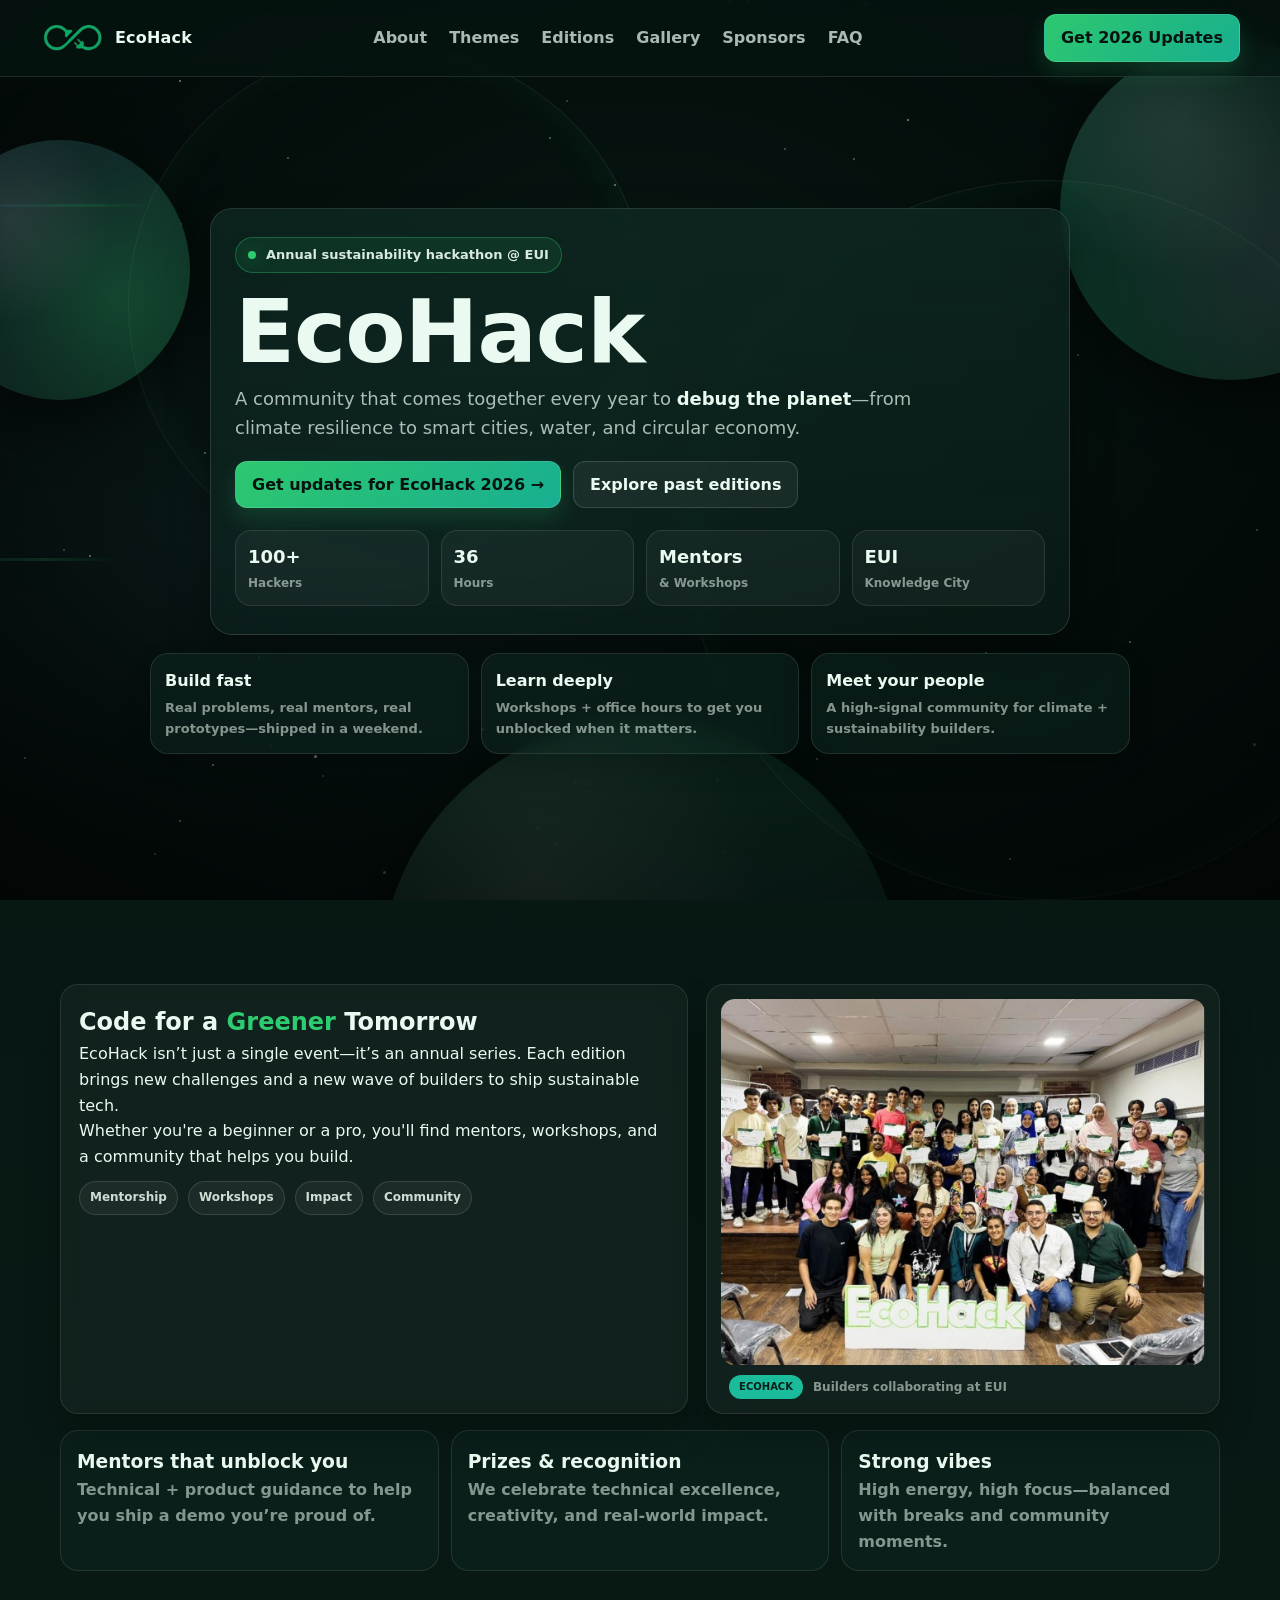
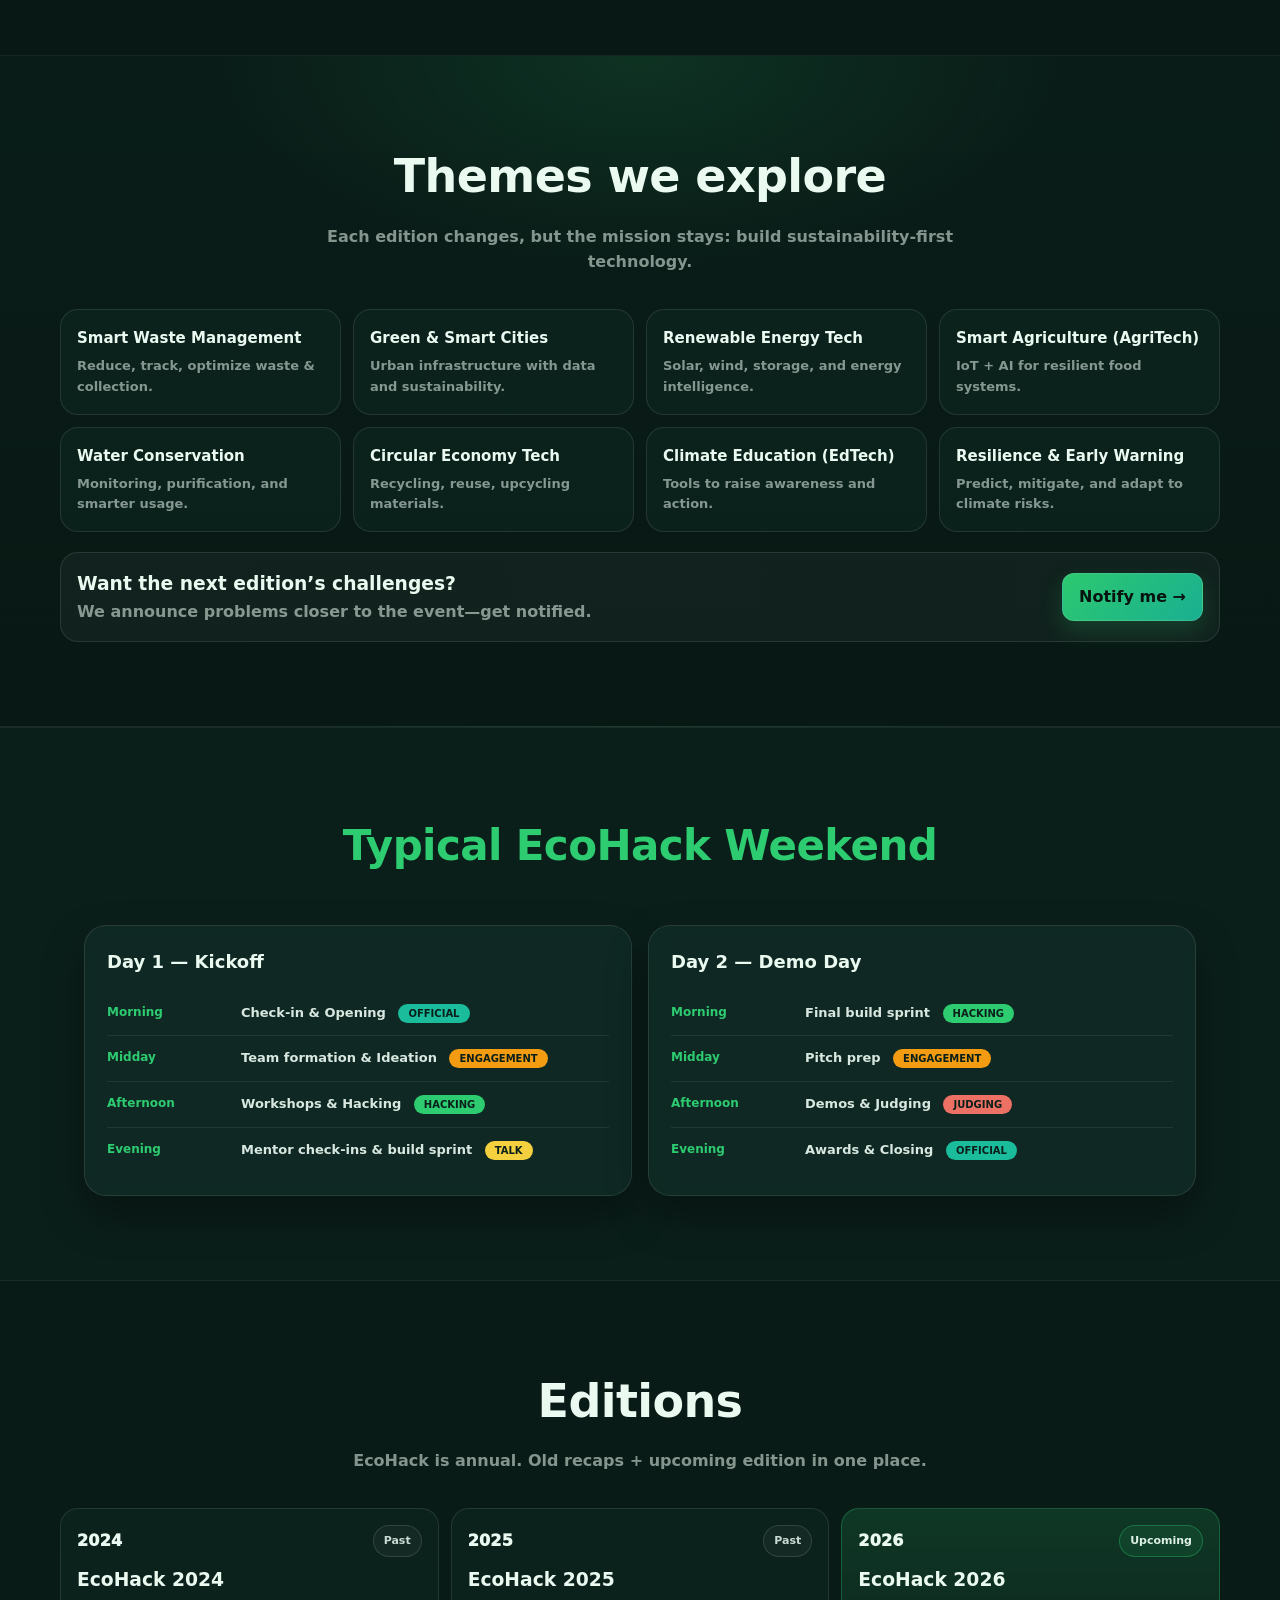
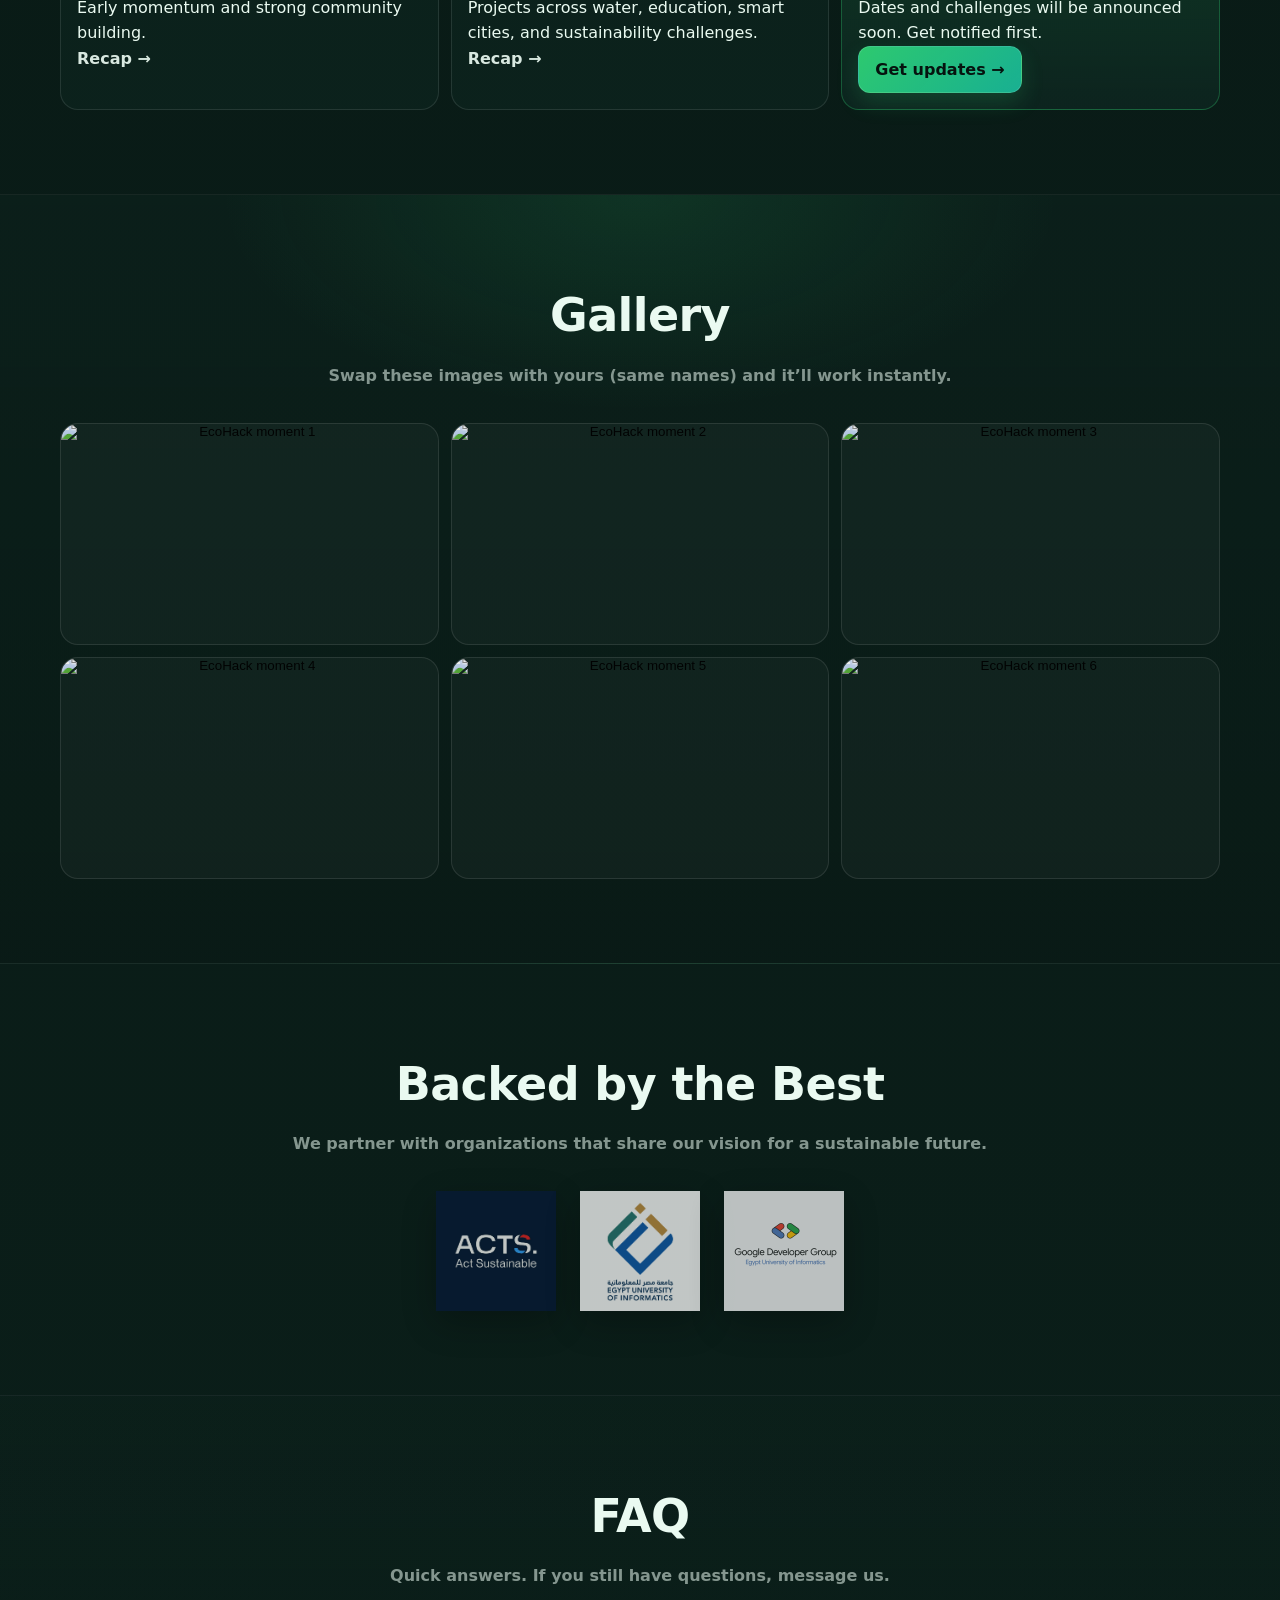
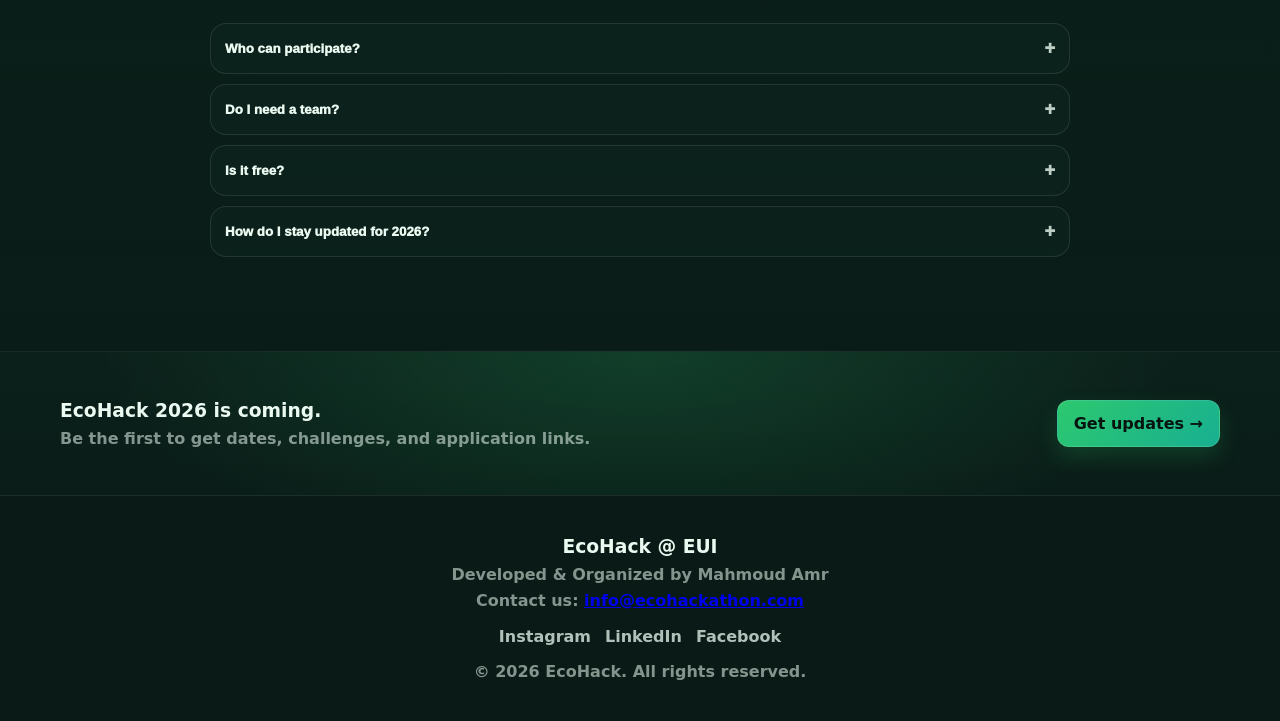
==== index.html @ 94384be4 "Update index.html" ====
<!DOCTYPE html>
<html lang="en">
<head>
  <meta charset="UTF-8" />
  <meta name="viewport" content="width=device-width, initial-scale=1.0" />
  <title>EcoHack</title>
  <meta name="description" content="EcoHack is an annual sustainability hackathon at Egypt University of Informatics—bringing builders together to debug the planet." />
  <meta name="theme-color" content="#0B1F1A" />

  <link rel="stylesheet" href="css/styles.css" />
  <script src="js/script.js" defer></script>
</head>

<body>
  <!-- Header -->
  <header class="header" id="top">
    <nav class="container navbar">
      <a href="#top" class="logo" aria-label="EcoHack Home">
        <img src="images/logo.png" alt="EcoHack Logo" />
        <span>EcoHack</span>
      </a>

      <button class="hamburger" aria-label="Open menu" aria-expanded="false" aria-controls="navMenu">
        <span class="bar"></span><span class="bar"></span><span class="bar"></span>
      </button>

      <ul class="nav-menu" id="navMenu">
        <li><a href="#about" class="nav-link">About</a></li>
        <li><a href="#themes" class="nav-link">Themes</a></li>
        <li><a href="#editions" class="nav-link">Editions</a></li>
        <li><a href="#gallery" class="nav-link">Gallery</a></li>
        <li><a href="#sponsors" class="nav-link">Sponsors</a></li>
        <li><a href="#faq" class="nav-link">FAQ</a></li>
      </ul>

      <a href="https://forms.gle/GDMTArye8ce1FmNr8" target="_blank" rel="noopener noreferrer" class="cta-button nav-cta">
        Get 2026 Updates
      </a>
    </nav>
  </header>

  <main>
    <!-- HERO (Space / Rockets / Parallax) -->
    <section class="hero" aria-label="Hero">
      <div class="space" aria-hidden="true">
        <div class="stars" data-stars></div>

        <!-- Planets -->
        <div class="planet planet-left" data-parallax="0.35"></div>
        <div class="planet planet-right" data-parallax="0.25"></div>
        <div class="planet planet-bottom" data-parallax="0.18"></div>

        <!-- Orbit rings -->
        <div class="ring ring-1" data-parallax="0.10"></div>
        <div class="ring ring-2" data-parallax="0.14"></div>

        <!-- Rockets (SVG inline, animated) -->
        <div class="rocket rocket-a" data-parallax="0.30" aria-hidden="true">
          <svg viewBox="0 0 64 64" role="img" aria-label="Rocket">
            <defs>
              <linearGradient id="rg" x1="0" x2="1">
                <stop offset="0" stop-color="#2ECC71"/>
                <stop offset="1" stop-color="#1ABC9C"/>
              </linearGradient>
            </defs>
            <path d="M32 6c10 6 16 16 16 28 0 3-1 7-2 10l-6 10H24l-6-10c-1-3-2-7-2-10 0-12 6-22 16-28z" fill="url(#rg)" opacity="0.95"/>
            <path d="M26 18c-3 4-5 9-5 16 0 2 0 5 1 7l4 7h12l4-7c1-2 1-5 1-7 0-7-2-12-5-16-3-4-7-7-10-9-3 2-7 5-10 9z" fill="#0B1F1A" opacity="0.35"/>
            <circle cx="32" cy="28" r="6" fill="#0B1F1A" opacity="0.75"/>
            <circle cx="32" cy="28" r="3.5" fill="#EAFAF1" opacity="0.9"/>
            <path d="M24 44l-6 4 2-10 4 6z" fill="#2ECC71" opacity="0.9"/>
            <path d="M40 44l6 4-2-10-4 6z" fill="#2ECC71" opacity="0.9"/>
            <path class="flame" d="M32 58c4-3 6-7 6-10H26c0 3 2 7 6 10z" fill="#F4D03F" opacity="0.95"/>
            <path class="flame2" d="M32 60c2-2 3-5 3-7h-6c0 2 1 5 3 7z" fill="#EC7063" opacity="0.9"/>
          </svg>
          <span class="trail"></span>
        </div>

        <div class="rocket rocket-b" data-parallax="0.22" aria-hidden="true">
          <svg viewBox="0 0 64 64">
            <defs>
              <linearGradient id="rg2" x1="0" x2="1">
                <stop offset="0" stop-color="#5DADE2"/>
                <stop offset="1" stop-color="#2ECC71"/>
              </linearGradient>
            </defs>
            <path d="M32 6c10 6 16 16 16 28 0 3-1 7-2 10l-6 10H24l-6-10c-1-3-2-7-2-10 0-12 6-22 16-28z" fill="url(#rg2)" opacity="0.95"/>
            <circle cx="32" cy="28" r="6" fill="#0B1F1A" opacity="0.75"/>
            <circle cx="32" cy="28" r="3.5" fill="#EAFAF1" opacity="0.9"/>
            <path class="flame" d="M32 58c4-3 6-7 6-10H26c0 3 2 7 6 10z" fill="#F4D03F" opacity="0.95"/>
          </svg>
          <span class="trail"></span>
        </div>

        <div class="rocket rocket-c" data-parallax="0.16" aria-hidden="true">
          <svg viewBox="0 0 64 64">
            <defs>
              <linearGradient id="rg3" x1="0" x2="1">
                <stop offset="0" stop-color="#AF7AC5"/>
                <stop offset="1" stop-color="#2ECC71"/>
              </linearGradient>
            </defs>
            <path d="M32 6c10 6 16 16 16 28 0 3-1 7-2 10l-6 10H24l-6-10c-1-3-2-7-2-10 0-12 6-22 16-28z" fill="url(#rg3)" opacity="0.95"/>
            <circle cx="32" cy="28" r="6" fill="#0B1F1A" opacity="0.75"/>
            <circle cx="32" cy="28" r="3.5" fill="#EAFAF1" opacity="0.9"/>
            <path class="flame" d="M32 58c4-3 6-7 6-10H26c0 3 2 7 6 10z" fill="#F4D03F" opacity="0.95"/>
          </svg>
          <span class="trail"></span>
        </div>

        <!-- Shooting stars -->
        <span class="shoot shoot-1"></span>
        <span class="shoot shoot-2"></span>
        <span class="shoot shoot-3"></span>

        <div class="space-vignette"></div>
      </div>

      <div class="container hero-content">
        <div class="hero-card">
          <div class="pill">
            <span class="dot"></span>
            Annual sustainability hackathon @ EUI
          </div>

          <h1>EcoHack</h1>
          <p class="hero-lead">
            A community that comes together every year to <strong>debug the planet</strong>—from climate resilience
            to smart cities, water, and circular economy.
          </p>

          <div class="hero-actions">
            <a href="https://forms.gle/GDMTArye8ce1FmNr8" target="_blank" rel="noopener noreferrer" class="cta-button">
              Get updates for EcoHack 2026 →
            </a>
            <a href="#editions" class="cta-button secondary">Explore past editions</a>
          </div>

          <div class="stats-row" role="list" aria-label="EcoHack highlights">
            <div class="stat" role="listitem">
              <div class="stat-number">100+</div><div class="stat-label">Hackers</div>
            </div>
            <div class="stat" role="listitem">
              <div class="stat-number">36</div><div class="stat-label">Hours</div>
            </div>
            <div class="stat" role="listitem">
              <div class="stat-number">Mentors</div><div class="stat-label">& Workshops</div>
            </div>
            <div class="stat" role="listitem">
              <div class="stat-number">EUI</div><div class="stat-label">Knowledge City</div>
            </div>
          </div>
        </div>

        <div class="hero-mini-grid">
          <div class="mini-card">
            <h3>Build fast</h3>
            <p>Real problems, real mentors, real prototypes—shipped in a weekend.</p>
          </div>
          <div class="mini-card">
            <h3>Learn deeply</h3>
            <p>Workshops + office hours to get you unblocked when it matters.</p>
          </div>
          <div class="mini-card">
            <h3>Meet your people</h3>
            <p>A high-signal community for climate + sustainability builders.</p>
          </div>
        </div>
      </div>
    </section>

    <!-- ABOUT -->
    <section id="about" class="section">
      <div class="container two-col">
        <div class="panel">
          <h2>Code for a <span class="highlight">Greener</span> Tomorrow</h2>
          <p>
            EcoHack isn’t just a single event—it’s an annual series. Each edition brings new challenges and a new wave
            of builders to ship sustainable tech.
          </p>
          <p>
            Whether you're a beginner or a pro, you'll find mentors, workshops, and a community that helps you build.
          </p>
          <div class="chips">
            <span class="chip">Mentorship</span>
            <span class="chip">Workshops</span>
            <span class="chip">Impact</span>
            <span class="chip">Community</span>
          </div>
        </div>

        <div class="panel media">
          <img src="images/event-photo-1.jpg" alt="EcoHack participants building together" loading="lazy" />
          <div class="caption">
            <span class="tag official">EcoHack</span>
            <span>Builders collaborating at EUI</span>
          </div>
        </div>
      </div>

      <div class="container feature-grid">
        <div class="feature-card">
          <h3>Mentors that unblock you</h3>
          <p>Technical + product guidance to help you ship a demo you’re proud of.</p>
        </div>
        <div class="feature-card">
          <h3>Prizes & recognition</h3>
          <p>We celebrate technical excellence, creativity, and real-world impact.</p>
        </div>
        <div class="feature-card">
          <h3>Strong vibes</h3>
          <p>High energy, high focus—balanced with breaks and community moments.</p>
        </div>
      </div>
    </section>

    <!-- THEMES -->
    <section id="themes" class="section section-tinted">
      <div class="container">
        <h2 class="section-title">Themes we explore</h2>
        <p class="section-subtitle">Each edition changes, but the mission stays: build sustainability-first technology.</p>

        <div class="tracks-grid">
          <div class="track-card"><h3>Smart Waste Management</h3><p>Reduce, track, optimize waste & collection.</p></div>
          <div class="track-card"><h3>Green & Smart Cities</h3><p>Urban infrastructure with data and sustainability.</p></div>
          <div class="track-card"><h3>Renewable Energy Tech</h3><p>Solar, wind, storage, and energy intelligence.</p></div>
          <div class="track-card"><h3>Smart Agriculture (AgriTech)</h3><p>IoT + AI for resilient food systems.</p></div>
          <div class="track-card"><h3>Water Conservation</h3><p>Monitoring, purification, and smarter usage.</p></div>
          <div class="track-card"><h3>Circular Economy Tech</h3><p>Recycling, reuse, upcycling materials.</p></div>
          <div class="track-card"><h3>Climate Education (EdTech)</h3><p>Tools to raise awareness and action.</p></div>
          <div class="track-card"><h3>Resilience & Early Warning</h3><p>Predict, mitigate, and adapt to climate risks.</p></div>
        </div>

        <div class="callout">
          <div>
            <h3>Want the next edition’s challenges?</h3>
            <p>We announce problems closer to the event—get notified.</p>
          </div>
          <a href="https://forms.gle/GDMTArye8ce1FmNr8" target="_blank" rel="noopener noreferrer" class="cta-button">Notify me →</a>
        </div>
      </div>
    </section>

    <!-- AGENDA (general) -->
    <section class="agenda-section" aria-label="Sample weekend agenda">
      <h2 class="agenda-title">Typical EcoHack Weekend</h2>
      <div class="agenda-wrapper container">
        <div class="agenda-card">
          <h3>Day 1 — Kickoff</h3>
          <div class="agenda-item"><span class="agenda-time">Morning</span><p>Check-in & Opening <span class="tag official">Official</span></p></div>
          <div class="agenda-item"><span class="agenda-time">Midday</span><p>Team formation & Ideation <span class="tag engagement">Engagement</span></p></div>
          <div class="agenda-item"><span class="agenda-time">Afternoon</span><p>Workshops & Hacking <span class="tag hacking">Hacking</span></p></div>
          <div class="agenda-item"><span class="agenda-time">Evening</span><p>Mentor check-ins & build sprint <span class="tag talk">Talk</span></p></div>
        </div>

        <div class="agenda-card">
          <h3>Day 2 — Demo Day</h3>
          <div class="agenda-item"><span class="agenda-time">Morning</span><p>Final build sprint <span class="tag hacking">Hacking</span></p></div>
          <div class="agenda-item"><span class="agenda-time">Midday</span><p>Pitch prep <span class="tag engagement">Engagement</span></p></div>
          <div class="agenda-item"><span class="agenda-time">Afternoon</span><p>Demos & Judging <span class="tag judging">Judging</span></p></div>
          <div class="agenda-item"><span class="agenda-time">Evening</span><p>Awards & Closing <span class="tag official">Official</span></p></div>
        </div>
      </div>
    </section>

    <!-- EDITIONS -->
    <section id="editions" class="section">
      <div class="container">
        <h2 class="section-title">Editions</h2>
        <p class="section-subtitle">EcoHack is annual. Old recaps + upcoming edition in one place.</p>

        <div class="editions-grid">
          <article class="edition-card">
            <div class="edition-top"><span class="edition-year">2024</span><span class="edition-pill">Past</span></div>
            <h3>EcoHack 2024</h3>
            <p>Early momentum and strong community building.</p>
            <a class="text-link" href="#">Recap →</a>
          </article>

          <article class="edition-card">
            <div class="edition-top"><span class="edition-year">2025</span><span class="edition-pill">Past</span></div>
            <h3>EcoHack 2025</h3>
            <p>Projects across water, education, smart cities, and sustainability challenges.</p>
            <a class="text-link" href="#">Recap →</a>
          </article>

          <article class="edition-card featured">
            <div class="edition-top"><span class="edition-year">2026</span><span class="edition-pill live">Upcoming</span></div>
            <h3>EcoHack 2026</h3>
            <p>Dates and challenges will be announced soon. Get notified first.</p>
            <a class="cta-button" href="https://forms.gle/GDMTArye8ce1FmNr8" target="_blank" rel="noopener noreferrer">Get updates →</a>
          </article>
        </div>
      </div>
    </section>

    <!-- GALLERY -->
    <section id="gallery" class="section section-tinted">
      <div class="container">
        <h2 class="section-title">Gallery</h2>
        <p class="section-subtitle">Swap these images with yours (same names) and it’ll work instantly.</p>

        <div class="gallery-grid" data-gallery>
          <button class="gallery-item" data-full="images/gallery-1.jpg" aria-label="Open gallery image 1"><img src="images/gallery-1.jpg" alt="EcoHack moment 1" loading="lazy"></button>
          <button class="gallery-item" data-full="images/gallery-2.jpg" aria-label="Open gallery image 2"><img src="images/gallery-2.jpg" alt="EcoHack moment 2" loading="lazy"></button>
          <button class="gallery-item" data-full="images/gallery-3.jpg" aria-label="Open gallery image 3"><img src="images/gallery-3.jpg" alt="EcoHack moment 3" loading="lazy"></button>
          <button class="gallery-item" data-full="images/gallery-4.jpg" aria-label="Open gallery image 4"><img src="images/gallery-4.jpg" alt="EcoHack moment 4" loading="lazy"></button>
          <button class="gallery-item" data-full="images/gallery-5.jpg" aria-label="Open gallery image 5"><img src="images/gallery-5.jpg" alt="EcoHack moment 5" loading="lazy"></button>
          <button class="gallery-item" data-full="images/gallery-6.jpg" aria-label="Open gallery image 6"><img src="images/gallery-6.jpg" alt="EcoHack moment 6" loading="lazy"></button>
        </div>
      </div>
    </section>

    <!-- SPONSORS -->
    <section id="sponsors" class="section">
      <div class="container">
        <h2 class="section-title">Backed by the Best</h2>
        <p class="section-subtitle">We partner with organizations that share our vision for a sustainable future.</p>
        <div class="sponsors-grid">
          <img src="images/sponsor-logo-1.jpg" alt="Sponsor Logo" loading="lazy">
          <img src="images/sponsor-logo-2.png" alt="Sponsor Logo" loading="lazy">
          <img src="images/gdg-logo-eui-white.png" alt="Sponsor Logo" loading="lazy">
        </div>
      </div>
    </section>

    <!-- FAQ -->
    <section id="faq" class="section section-tinted-soft">
      <div class="container">
        <h2 class="section-title">FAQ</h2>
        <p class="section-subtitle">Quick answers. If you still have questions, message us.</p>

        <div class="faq-container">
          <div class="faq-item">
            <button class="faq-question" type="button">Who can participate?</button>
            <div class="faq-answer"><p>EcoHack is open to university students and early-career builders who care about sustainability.</p></div>
          </div>

          <div class="faq-item">
            <button class="faq-question" type="button">Do I need a team?</button>
            <div class="faq-answer"><p>You can come solo—team formation happens at the start.</p></div>
          </div>

          <div class="faq-item">
            <button class="faq-question" type="button">Is it free?</button>
            <div class="faq-answer"><p>Yes—EcoHack is designed to be accessible. Sponsors make it possible.</p></div>
          </div>

          <div class="faq-item">
            <button class="faq-question" type="button">How do I stay updated for 2026?</button>
            <div class="faq-answer"><p>Use the “Get 2026 Updates” button—once dates are announced, you’ll be the first to know.</p></div>
          </div>
        </div>
      </div>
    </section>

    <!-- CTA STRIP -->
    <section class="cta-strip" aria-label="Call to action">
      <div class="container cta-strip-inner">
        <div>
          <h3>EcoHack 2026 is coming.</h3>
          <p>Be the first to get dates, challenges, and application links.</p>
        </div>
        <a href="https://forms.gle/GDMTArye8ce1FmNr8" target="_blank" rel="noopener noreferrer" class="cta-button">
          Get updates →
        </a>
      </div>
    </section>
  </main>

  <!-- Footer -->
  <footer class="footer">
    <div class="container footer-container">
      <h3>EcoHack @ EUI</h3>
      <p>Developed & Organized by <strong>Mahmoud Amr</strong></p>
      <p>Contact us: <a href="mailto:info@ecohackathon.com">info@ecohackathon.com</a></p>
      <div class="social-links">
        <a href="https://www.instagram.com/ecohackathon" target="_blank" rel="noopener noreferrer">Instagram</a>
        <a href="https://www.linkedin.com/company/ecohack/" target="_blank" rel="noopener noreferrer">LinkedIn</a>
        <a href="https://www.facebook.com/share/1DwdWNRnn2" target="_blank" rel="noopener noreferrer">Facebook</a>
      </div>
      <p class="muted">&copy; <span id="yearNow"></span> EcoHack. All rights reserved.</p>
    </div>
  </footer>

  <!-- Gallery Modal -->
  <div class="modal" id="galleryModal" aria-hidden="true" role="dialog" aria-label="Image viewer">
    <div class="modal-backdrop" data-close></div>
    <div class="modal-content" role="document">
      <button class="modal-close" type="button" aria-label="Close" data-close>×</button>
      <img id="modalImg" alt="Gallery image" />
      <div class="modal-actions">
        <button class="modal-btn" type="button" id="prevImg" aria-label="Previous image">←</button>
        <button class="modal-btn" type="button" id="nextImg" aria-label="Next image">→</button>
      </div>
    </div>
  </div>
</body>
</html>
---- css/styles.css ----
:root{
  --bg: #0B1F1A;
  --bg2:#071612;
  --surface:#112D27;
  --surface2: rgba(17,45,39,.65);
  --border: rgba(255,255,255,.10);

  --text:#EAFAF1;
  --muted: rgba(234,250,241,.72);
  --muted2: rgba(234,250,241,.55);

  --green:#2ECC71;
  --teal:#1ABC9C;
  --blue:#5DADE2;
  --yellow:#F4D03F;
  --red:#EC7063;
  --purple:#AF7AC5;

  --shadow: 0 20px 40px rgba(0,0,0,.35);
  --radius: 18px;

  --mx: 0px; /* updated by JS */
  --my: 0px;
}

*{margin:0;padding:0;box-sizing:border-box}
html{scroll-behavior:smooth}
body{
  font-family: Inter, system-ui, -apple-system, Segoe UI, Roboto, sans-serif;
  background: radial-gradient(1200px 600px at 50% -10%, rgba(46,204,113,.18), transparent 60%),
              radial-gradient(900px 500px at 20% 10%, rgba(93,173,226,.10), transparent 60%),
              linear-gradient(180deg, var(--bg2), var(--bg));
  color: var(--text);
  line-height:1.6;
  overflow-x:hidden;
}

.container{max-width:1200px;margin:0 auto;padding:0 20px}

/* Header */
.header{
  position:fixed;top:0;left:0;width:100%;
  z-index:1000;
  background: rgba(7,22,18,.70);
  border-bottom:1px solid var(--border);
  backdrop-filter: blur(10px);
}
.navbar{display:flex;align-items:center;justify-content:space-between;padding:14px 0;gap:16px}
.logo{display:flex;align-items:center;gap:10px;text-decoration:none;color:var(--text);font-weight:800;letter-spacing:.2px}
.logo img{height:30px;width:auto}
.nav-menu{display:flex;list-style:none;gap:22px;align-items:center}
.nav-link{color:var(--muted);text-decoration:none;font-weight:600;transition:color .2s ease}
.nav-link:hover{color:var(--green)}
.hamburger{
  display:none;background:none;border:none;cursor:pointer;
}
.bar{display:block;width:26px;height:3px;margin:5px 0;background:rgba(234,250,241,.92);border-radius:20px}

.cta-button{
  display:inline-flex;align-items:center;justify-content:center;
  text-decoration:none;
  padding:10px 16px;
  border-radius:12px;
  font-weight:800;
  transition:transform .2s ease, background .2s ease, border-color .2s ease, color .2s ease;
  border:1px solid rgba(255,255,255,.12);
  background: linear-gradient(135deg, rgba(46,204,113,.98), rgba(26,188,156,.92));
  color:#06130f;
  box-shadow: 0 10px 22px rgba(46,204,113,.18);
}
.cta-button:hover{transform: translateY(-2px)}
.cta-button.secondary{
  background: rgba(255,255,255,.06);
  color: var(--text);
  border-color: rgba(255,255,255,.14);
  box-shadow:none;
}
.cta-button.secondary:hover{background: rgba(255,255,255,.10)}
.nav-cta{white-space:nowrap}

/* Hero */
.hero{
  position:relative;
  min-height:100vh;
  padding-top:86px;
  display:flex;
  align-items:center;
  justify-content:center;
}
.space{
  position:absolute;inset:0;
  overflow:hidden;
}
.space-vignette{
  position:absolute;inset:-20%;
  background: radial-gradient(60% 60% at 50% 40%, transparent, rgba(0,0,0,.55) 70%, rgba(0,0,0,.75));
  pointer-events:none;
}

.hero-content{position:relative;z-index:2;padding:36px 0 60px}
.hero-card{
  position:relative;
  background: linear-gradient(180deg, rgba(17,45,39,.65), rgba(17,45,39,.38));
  border:1px solid rgba(255,255,255,.12);
  border-radius: 22px;
  padding: 28px 24px;
  box-shadow: var(--shadow);
  backdrop-filter: blur(12px);
  max-width: 860px;
  margin: 0 auto;
}
.pill{
  display:inline-flex;align-items:center;gap:10px;
  padding:7px 12px;
  border-radius: 999px;
  border:1px solid rgba(46,204,113,.35);
  background: rgba(46,204,113,.10);
  color: rgba(234,250,241,.92);
  font-weight:800;
  font-size: 13px;
}
.pill .dot{width:8px;height:8px;border-radius:999px;background: var(--green); box-shadow:0 0 18px rgba(46,204,113,.5)}
.hero h1{
  font-size: clamp(48px, 7vw, 88px);
  line-height:1.02;
  margin: 14px 0 8px;
  letter-spacing: -1px;
}
.hero-lead{
  color: var(--muted);
  font-size: 18px;
  max-width: 720px;
}
.hero-lead strong{color: var(--text)}
.hero-actions{
  display:flex;gap:12px;flex-wrap:wrap;
  margin-top:18px;
}

.stats-row{
  margin-top: 22px;
  display:grid;
  grid-template-columns: repeat(4, minmax(0,1fr));
  gap: 12px;
}
.stat{
  border:1px solid rgba(255,255,255,.10);
  background: rgba(255,255,255,.04);
  border-radius: 16px;
  padding: 12px;
}
.stat-number{font-weight:900;font-size:18px}
.stat-label{color: var(--muted2); font-weight:700; font-size:12px; margin-top:2px}

.hero-mini-grid{
  margin-top: 18px;
  display:grid;
  grid-template-columns: repeat(3, minmax(0,1fr));
  gap: 12px;
  max-width: 980px;
  margin-left:auto;margin-right:auto;
}
.mini-card{
  border-radius: 18px;
  border: 1px solid rgba(255,255,255,.10);
  background: rgba(17,45,39,.45);
  backdrop-filter: blur(10px);
  padding: 14px;
  box-shadow: 0 12px 26px rgba(0,0,0,.18);
}
.mini-card h3{font-size: 16px;margin-bottom:4px}
.mini-card p{color: var(--muted2); font-weight:600; font-size: 13px}

/* Space: stars */
.stars{position:absolute;inset:0}
.star{
  position:absolute;
  width:2px;height:2px;border-radius:999px;
  background: rgba(234,250,241,.9);
  opacity:.75;
  box-shadow: 0 0 10px rgba(234,250,241,.35);
  animation: twinkle 2.8s ease-in-out infinite;
}
.star.big{width:3px;height:3px;opacity:.85}
@keyframes twinkle{
  0%,100%{transform:scale(.9);opacity:.55}
  50%{transform:scale(1.4);opacity:1}
}

/* Planets */
.planet{
  position:absolute;
  border-radius:999px;
  filter: drop-shadow(0 18px 30px rgba(0,0,0,.55));
  transform: translate(calc(var(--mx) * 0.0), calc(var(--my) * 0.0));
}
.planet-left{
  width: 260px;height:260px;
  left:-70px;top:140px;
  background:
    radial-gradient(circle at 30% 30%, rgba(255,255,255,.20), transparent 40%),
    radial-gradient(circle at 70% 60%, rgba(46,204,113,.30), transparent 55%),
    linear-gradient(135deg, rgba(93,173,226,.25), rgba(46,204,113,.20)),
    rgba(17,45,39,.92);
}
.planet-right{
  width: 340px;height:340px;
  right:-120px;top:40px;
  background:
    radial-gradient(circle at 35% 25%, rgba(255,255,255,.18), transparent 45%),
    radial-gradient(circle at 70% 65%, rgba(175,122,197,.22), transparent 55%),
    linear-gradient(145deg, rgba(26,188,156,.22), rgba(46,204,113,.18)),
    rgba(17,45,39,.92);
}
.planet-bottom{
  width: 520px;height:520px;
  left: 50%;bottom:-340px;
  transform: translateX(-50%);
  background:
    radial-gradient(circle at 30% 30%, rgba(255,255,255,.15), transparent 45%),
    radial-gradient(circle at 70% 65%, rgba(93,173,226,.16), transparent 55%),
    linear-gradient(180deg, rgba(46,204,113,.12), rgba(0,0,0,0)),
    rgba(17,45,39,.92);
  opacity:.9;
}

/* Rings */
.ring{
  position:absolute;border-radius:999px;
  border:1px solid rgba(234,250,241,.10);
  box-shadow: inset 0 0 40px rgba(46,204,113,.08);
  pointer-events:none;
}
.ring-1{width:520px;height:520px;left:10%;top:5%;transform:rotate(12deg)}
.ring-2{width:720px;height:720px;right:-10%;top:20%;transform:rotate(-18deg)}

/* Rockets */
.rocket{
  position:absolute;
  width: 68px;
  opacity:.95;
  filter: drop-shadow(0 14px 20px rgba(0,0,0,.45));
  transform-origin: center;
}
.rocket svg{width:100%;height:auto;display:block}
.rocket .trail{
  position:absolute;
  left:50%;
  top: 62%;
  width: 220px;
  height: 3px;
  transform: translateX(-10px) rotate(180deg);
  background: linear-gradient(90deg, rgba(46,204,113,0), rgba(46,204,113,.55), rgba(93,173,226,.35), rgba(255,255,255,0));
  filter: blur(0.2px);
  opacity:.65;
  border-radius: 99px;
}
.flame{animation: flame 0.22s ease-in-out infinite alternate}
.flame2{animation: flame2 0.18s ease-in-out infinite alternate}
@keyframes flame{from{transform:translateY(0)}to{transform:translateY(1.4px)}}
@keyframes flame2{from{transform:translateY(0)}to{transform:translateY(2.2px)}}

/* Rocket flight paths (loops) */
.rocket-a{top:18%;left:-90px; animation: flyA 9.5s linear infinite; }
.rocket-b{top:58%;left:-120px; animation: flyB 12.5s linear infinite; width:58px; opacity:.9}
.rocket-c{top:36%;right:-120px; animation: flyC 11.2s linear infinite; width:62px; opacity:.85}

@keyframes flyA{
  0%{transform: translate(-10px, 40px) rotate(12deg)}
  30%{transform: translate(28vw, -20px) rotate(18deg)}
  60%{transform: translate(62vw, 80px) rotate(6deg)}
  100%{transform: translate(120vw, -40px) rotate(16deg)}
}
@keyframes flyB{
  0%{transform: translate(-10px, 0) rotate(8deg)}
  25%{transform: translate(22vw, 40px) rotate(14deg)}
  55%{transform: translate(58vw, -30px) rotate(6deg)}
  100%{transform: translate(120vw, 20px) rotate(12deg)}
}
@keyframes flyC{
  0%{transform: translate(10px, 0) rotate(190deg)}
  35%{transform: translate(-30vw, -60px) rotate(200deg)}
  70%{transform: translate(-70vw, 60px) rotate(188deg)}
  100%{transform: translate(-120vw, -20px) rotate(198deg)}
}

/* Shooting stars */
.shoot{
  position:absolute;
  width:220px;height:2px;
  background: linear-gradient(90deg, rgba(234,250,241,0), rgba(234,250,241,.85), rgba(46,204,113,.45), rgba(234,250,241,0));
  opacity:.6;
  transform: rotate(-18deg);
  filter: blur(.2px);
  border-radius:99px;
  animation: shoot 6.5s linear infinite;
}
.shoot-1{top:22%;left:-40%;animation-delay: .3s}
.shoot-2{top:44%;left:-60%;animation-delay: 2.2s;opacity:.45}
.shoot-3{top:10%;left:-70%;animation-delay: 4.1s;opacity:.38}
@keyframes shoot{
  0%{transform:translateX(0) rotate(-18deg);opacity:0}
  10%{opacity:.65}
  100%{transform:translateX(180vw) rotate(-18deg);opacity:0}
}

/* Sections */
.section{padding:84px 0}
.section-title{
  text-align:center;
  font-size: clamp(28px, 4.2vw, 46px);
  letter-spacing:-.6px;
  margin-bottom: 10px;
}
.section-subtitle{
  text-align:center;
  color: var(--muted2);
  max-width: 720px;
  margin: 0 auto 34px;
  font-weight:600;
}

.section-tinted{
  background: radial-gradient(700px 360px at 50% 0%, rgba(46,204,113,.12), transparent 60%),
              linear-gradient(180deg, rgba(17,45,39,.20), rgba(7,22,18,.35));
  border-top:1px solid rgba(255,255,255,.06);
  border-bottom:1px solid rgba(255,255,255,.06);
}
.section-tinted-soft{
  background: linear-gradient(180deg, rgba(17,45,39,.10), rgba(7,22,18,.26));
  border-top:1px solid rgba(255,255,255,.06);
}

.highlight{color: var(--green)}

.two-col{
  display:grid;
  grid-template-columns: 1.1fr .9fr;
  gap: 18px;
  align-items: stretch;
}
.panel{
  background: rgba(255,255,255,.04);
  border:1px solid rgba(255,255,255,.10);
  border-radius: var(--radius);
  padding: 18px;
  box-shadow: 0 18px 34px rgba(0,0,0,.22);
  backdrop-filter: blur(10px);
}
.panel.media{padding:14px}
.panel.media img{width:100%;border-radius: 14px;display:block}
.caption{margin-top:10px;display:flex;gap:10px;align-items:center;color:var(--muted2);font-weight:700;font-size:12px;flex-wrap:wrap}

.chips{display:flex;flex-wrap:wrap;gap:10px;margin-top:12px}
.chip{
  border:1px solid rgba(255,255,255,.12);
  background: rgba(255,255,255,.05);
  border-radius: 999px;
  padding: 6px 10px;
  font-weight:800;
  font-size:12px;
  color: rgba(234,250,241,.86);
}

/* Feature cards */
.feature-grid{
  margin-top: 16px;
  display:grid;
  grid-template-columns: repeat(3, minmax(0,1fr));
  gap: 12px;
}
.feature-card{
  background: rgba(17,45,39,.35);
  border:1px solid rgba(255,255,255,.10);
  border-radius: var(--radius);
  padding: 16px;
}
.feature-card p{color: var(--muted2); font-weight:600}

/* Tracks grid */
.tracks-grid{
  display:grid;
  grid-template-columns: repeat(4, minmax(0,1fr));
  gap: 12px;
}
.track-card{
  background: rgba(17,45,39,.38);
  border:1px solid rgba(255,255,255,.10);
  border-radius: var(--radius);
  padding: 16px;
  transition: transform .2s ease, border-color .2s ease, background .2s ease;
}
.track-card:hover{
  transform: translateY(-4px);
  border-color: rgba(46,204,113,.35);
  background: rgba(17,45,39,.52);
}
.track-card h3{font-size:15px;margin-bottom:6px}
.track-card p{color: var(--muted2); font-weight:600; font-size:13px}

/* Callout */
.callout{
  margin-top: 20px;
  display:flex;
  gap: 12px;
  align-items:center;
  justify-content:space-between;
  padding: 16px;
  border-radius: var(--radius);
  border:1px solid rgba(255,255,255,.10);
  background: rgba(255,255,255,.04);
}
.callout p{color: var(--muted2); font-weight:600}

/* Agenda (your vibe) */
.agenda-section{
  background: #0B1F1A;
  padding: 84px 5%;
  border-top:1px solid rgba(255,255,255,.06);
  border-bottom:1px solid rgba(255,255,255,.06);
}
.agenda-title{
  text-align:center;
  font-size: clamp(26px, 3.6vw, 42px);
  margin-bottom: 46px;
  color: var(--green);
  letter-spacing:-.6px;
}
.agenda-wrapper{
  display:grid;
  grid-template-columns: repeat(auto-fit, minmax(340px, 1fr));
  gap: 16px;
}
.agenda-card{
  background: rgba(17,45,39,.72);
  border-radius: 22px;
  padding: 22px;
  box-shadow: var(--shadow);
  border:1px solid rgba(255,255,255,.10);
  backdrop-filter: blur(10px);
}
.agenda-card h3{font-size:18px;margin-bottom:14px}
.agenda-item{
  display:flex;gap:14px;
  padding: 12px 0;
  border-bottom: 1px solid rgba(255,255,255,.08);
}
.agenda-item:last-child{border-bottom:none}
.agenda-time{min-width:120px;font-weight:900;color: var(--green);font-size: 12px}
.agenda-item p{margin:0;font-size:13px;color: rgba(234,250,241,.92);font-weight:600}
.tag{
  margin-left: 8px;
  padding: 4px 10px;
  border-radius: 20px;
  font-size: 10px;
  font-weight: 900;
  text-transform: uppercase;
}
.tag.hacking{background: var(--green); color:#0B1F1A}
.tag.break{background: var(--blue); color:#0B1F1A}
.tag.talk{background: var(--yellow); color:#0B1F1A}
.tag.judging{background: var(--red); color:#0B1F1A}
.tag.logistics{background: #95A5A6; color:#0B1F1A}
.tag.official{background: var(--teal); color:#0B1F1A}
.tag.engagement{background: #F39C12; color:#0B1F1A}

/* Editions */
.editions-grid{
  display:grid;
  grid-template-columns: repeat(3, minmax(0,1fr));
  gap: 12px;
}
.edition-card{
  background: rgba(17,45,39,.38);
  border:1px solid rgba(255,255,255,.10);
  border-radius: var(--radius);
  padding: 16px;
}
.edition-card.featured{
  background: linear-gradient(180deg, rgba(46,204,113,.16), rgba(17,45,39,.48));
  border-color: rgba(46,204,113,.30);
}
.edition-top{display:flex;justify-content:space-between;align-items:center;margin-bottom:8px}
.edition-year{font-weight:1000;letter-spacing:.2px}
.edition-pill{
  font-weight:900;font-size:11px;
  padding: 6px 10px;border-radius: 999px;
  border:1px solid rgba(255,255,255,.12);
  color: rgba(234,250,241,.86);
  background: rgba(255,255,255,.04);
}
.edition-pill.live{border-color: rgba(46,204,113,.35); background: rgba(46,204,113,.10); color: rgba(234,250,241,.95)}
.text-link{color: rgba(234,250,241,.92); text-decoration:none; font-weight:900}
.text-link:hover{color: var(--green)}

/* Gallery */
.gallery-grid{
  display:grid;
  grid-template-columns: repeat(3, minmax(0,1fr));
  gap: 12px;
}
.gallery-item{
  border:1px solid rgba(255,255,255,.10);
  background: rgba(255,255,255,.03);
  border-radius: 18px;
  overflow:hidden;
  cursor:pointer;
  padding:0;
}
.gallery-item img{
  width:100%;height: 220px;object-fit:cover;display:block;
  transition: transform .25s ease, opacity .25s ease;
  opacity:.92;
}
.gallery-item:hover img{transform: scale(1.03); opacity:1}

/* Sponsors */
.sponsors-grid{
  display:flex;flex-wrap:wrap;justify-content:center;gap:24px;margin-top: 18px;
}
.sponsors-grid img{
  max-height: 120px;
  opacity:.75;
  transition: opacity .2s ease, transform .2s ease;
  filter: drop-shadow(0 12px 18px rgba(0,0,0,.35));
}
.sponsors-grid img:hover{opacity:1;transform: translateY(-2px)}

/* FAQ */
.faq-container{max-width: 860px;margin:0 auto}
.faq-item{
  border:1px solid rgba(255,255,255,.10);
  background: rgba(17,45,39,.30);
  border-radius: 16px;
  margin-bottom: 10px;
  overflow:hidden;
}
.faq-question{
  width:100%;
  text-align:left;
  background:none;
  border:none;
  color: var(--text);
  font-weight:1000;
  padding: 14px 14px;
  cursor:pointer;
  display:flex;
  align-items:center;
  justify-content:space-between;
}
.faq-question::after{
  content:"+";
  font-size: 18px;
  opacity:.8;
  transition: transform .2s ease;
}
.faq-item.active .faq-question::after{transform: rotate(45deg)}
.faq-answer{max-height:0;overflow:hidden;transition:max-height .25s ease}
.faq-answer p{padding: 0 14px 14px;color: var(--muted2);font-weight:650}

/* CTA Strip */
.cta-strip{
  padding: 44px 0;
  background: radial-gradient(900px 360px at 50% 0%, rgba(46,204,113,.18), transparent 60%),
              linear-gradient(180deg, rgba(17,45,39,.10), rgba(7,22,18,.24));
  border-top:1px solid rgba(255,255,255,.06);
}
.cta-strip-inner{
  display:flex;align-items:center;justify-content:space-between;gap:12px;flex-wrap:wrap;
}
.cta-strip p{color: var(--muted2); font-weight:650}

/* Footer */
.footer{
  padding: 36px 0;
  border-top: 1px solid rgba(255,255,255,.08);
  background: rgba(0,0,0,.12);
  text-align:center;
}
.footer-container p{color: var(--muted2); font-weight:650}
.social-links{display:flex;justify-content:center;gap:14px;flex-wrap:wrap;margin:10px 0}
.social-links a{color: rgba(234,250,241,.75);text-decoration:none;font-weight:800}
.social-links a:hover{color: var(--text)}
.muted{color: rgba(234,250,241,.55)}

/* Modal */
.modal{
  position:fixed;inset:0;
  display:none;
  z-index:2000;
}
.modal.show{display:block}
.modal-backdrop{
  position:absolute;inset:0;background: rgba(0,0,0,.75);
  backdrop-filter: blur(8px);
}
.modal-content{
  position:relative;
  width:min(980px, 92vw);
  margin: 9vh auto 0;
  background: rgba(17,45,39,.85);
  border:1px solid rgba(255,255,255,.12);
  border-radius: 18px;
  padding: 12px;
  box-shadow: var(--shadow);
}
.modal-content img{width:100%;height:auto;border-radius: 14px;display:block}
.modal-close{
  position:absolute;right: 12px;top: 10px;
  width: 38px;height:38px;border-radius: 12px;
  border:1px solid rgba(255,255,255,.12);
  background: rgba(255,255,255,.06);
  color: var(--text);
  font-size: 22px;
  cursor:pointer;
}
.modal-actions{display:flex;justify-content:space-between;gap:10px;margin-top:10px}
.modal-btn{
  flex:1;
  border-radius: 14px;
  border:1px solid rgba(255,255,255,.12);
  background: rgba(255,255,255,.06);
  color: var(--text);
  font-weight:1000;
  padding: 10px 12px;
  cursor:pointer;
}

/* Responsive */
@media (max-width: 920px){
  .stats-row{grid-template-columns: repeat(2, minmax(0,1fr))}
  .hero-mini-grid{grid-template-columns: 1fr}
  .two-col{grid-template-columns: 1fr}
  .tracks-grid{grid-template-columns: repeat(2, minmax(0,1fr))}
  .feature-grid{grid-template-columns: 1fr}
  .editions-grid{grid-template-columns: 1fr}
  .gallery-grid{grid-template-columns: repeat(2, minmax(0,1fr))}
}
@media (max-width: 768px){
  .nav-menu{
    position:fixed;left:-110%;top:64px;width:100%;
    background: rgba(7,22,18,.96);
    border-top: 1px solid rgba(255,255,255,.08);
    flex-direction:column;gap:0;padding:10px 0;
    transition:left .22s ease;
  }
  .nav-menu.active{left:0}
  .nav-menu li{width:100%}
  .nav-menu a{display:block;padding:12px 18px}
  .hamburger{display:block}
  .nav-cta{display:none}
  .planet-right{top:90px}
  .gallery-grid{grid-template-columns: 1fr}
}

/* Reduce motion */
@media (prefers-reduced-motion: reduce){
  *{animation-duration:0.001ms !important;animation-iteration-count:1 !important;transition-duration:0.001ms !important}
}
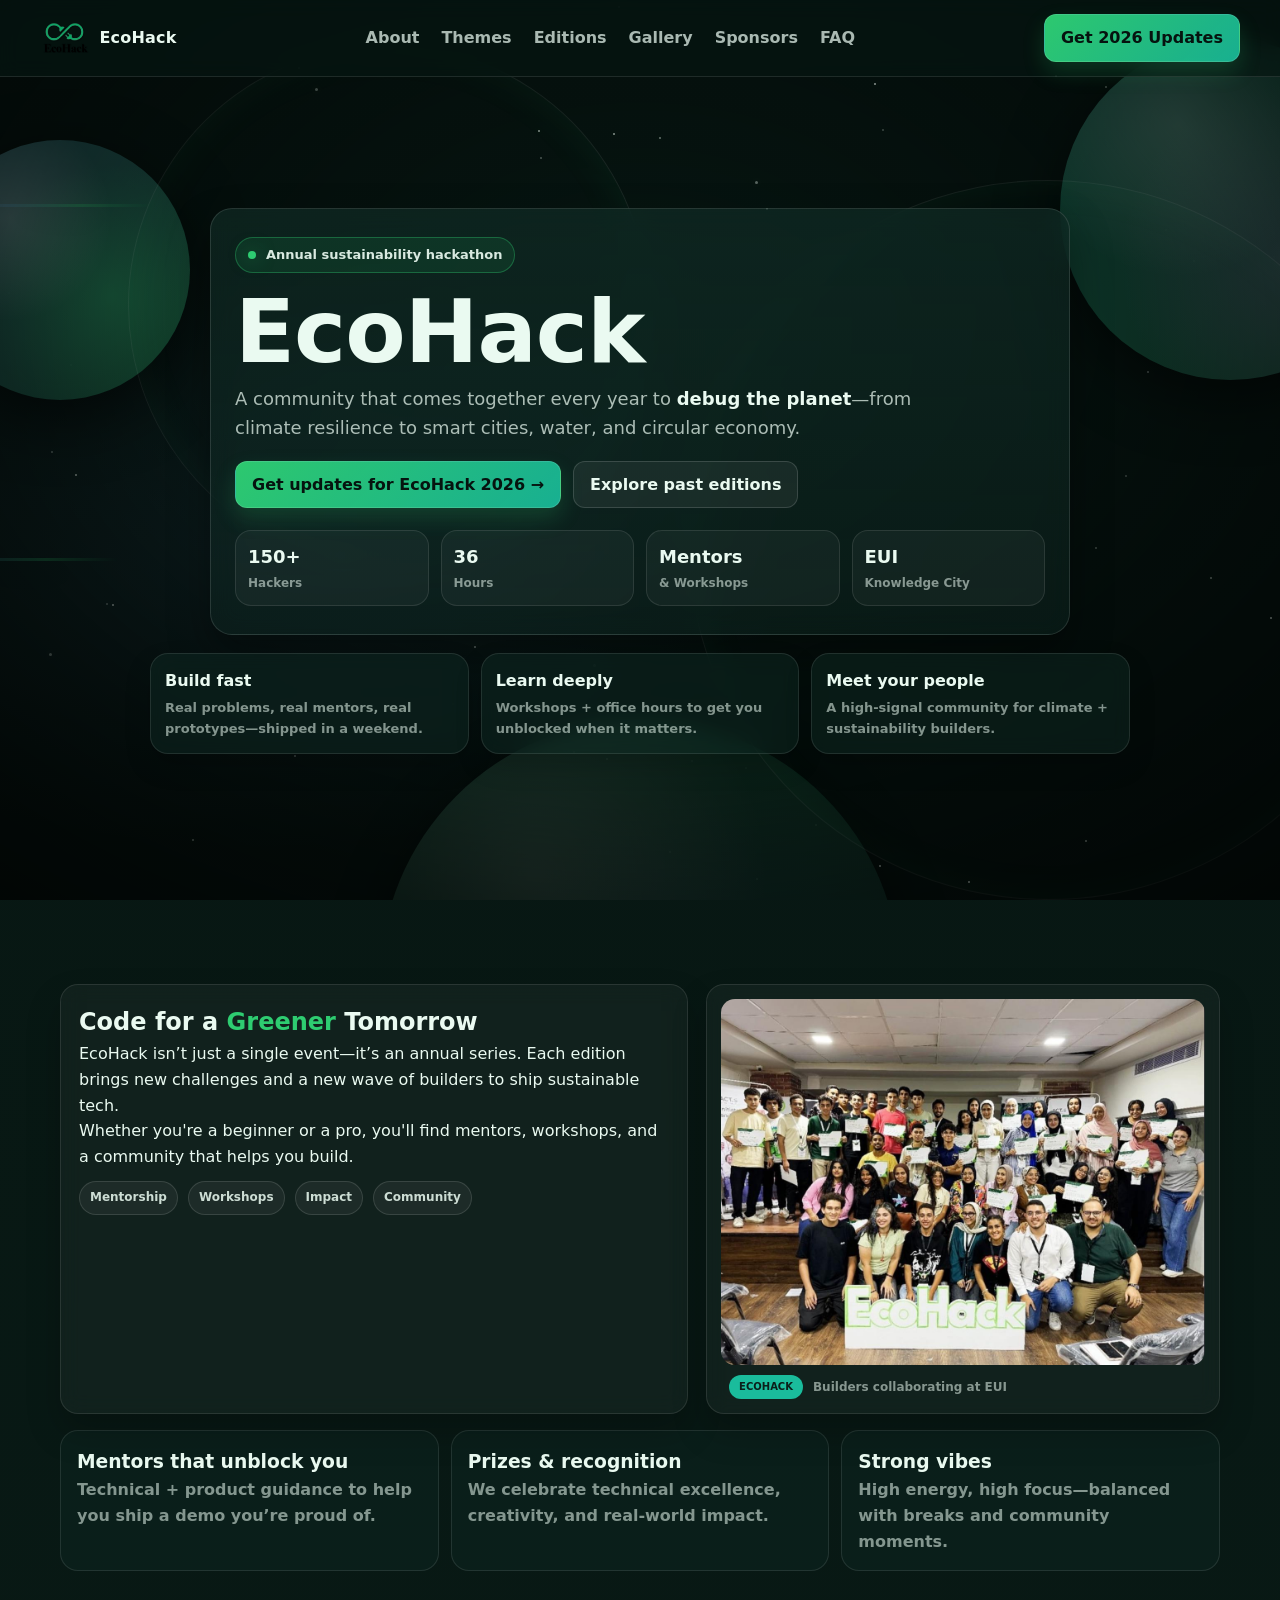
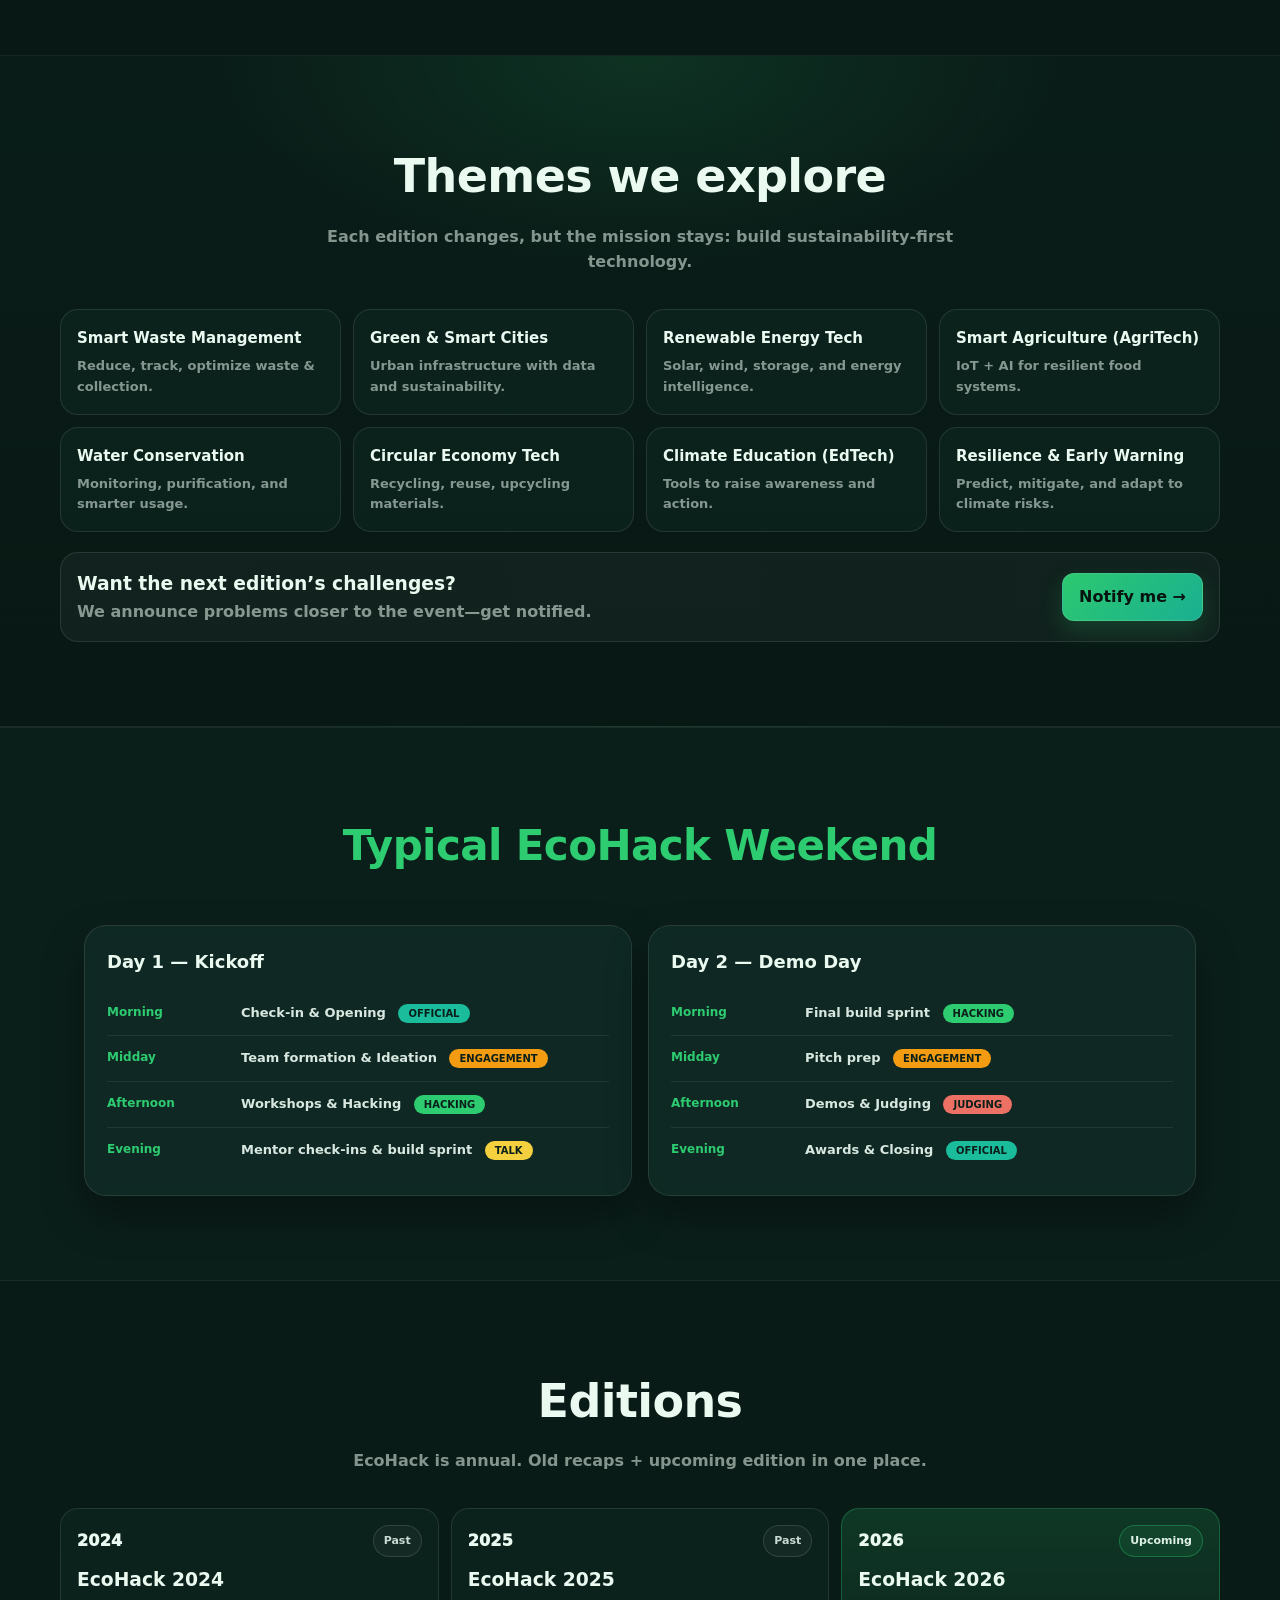
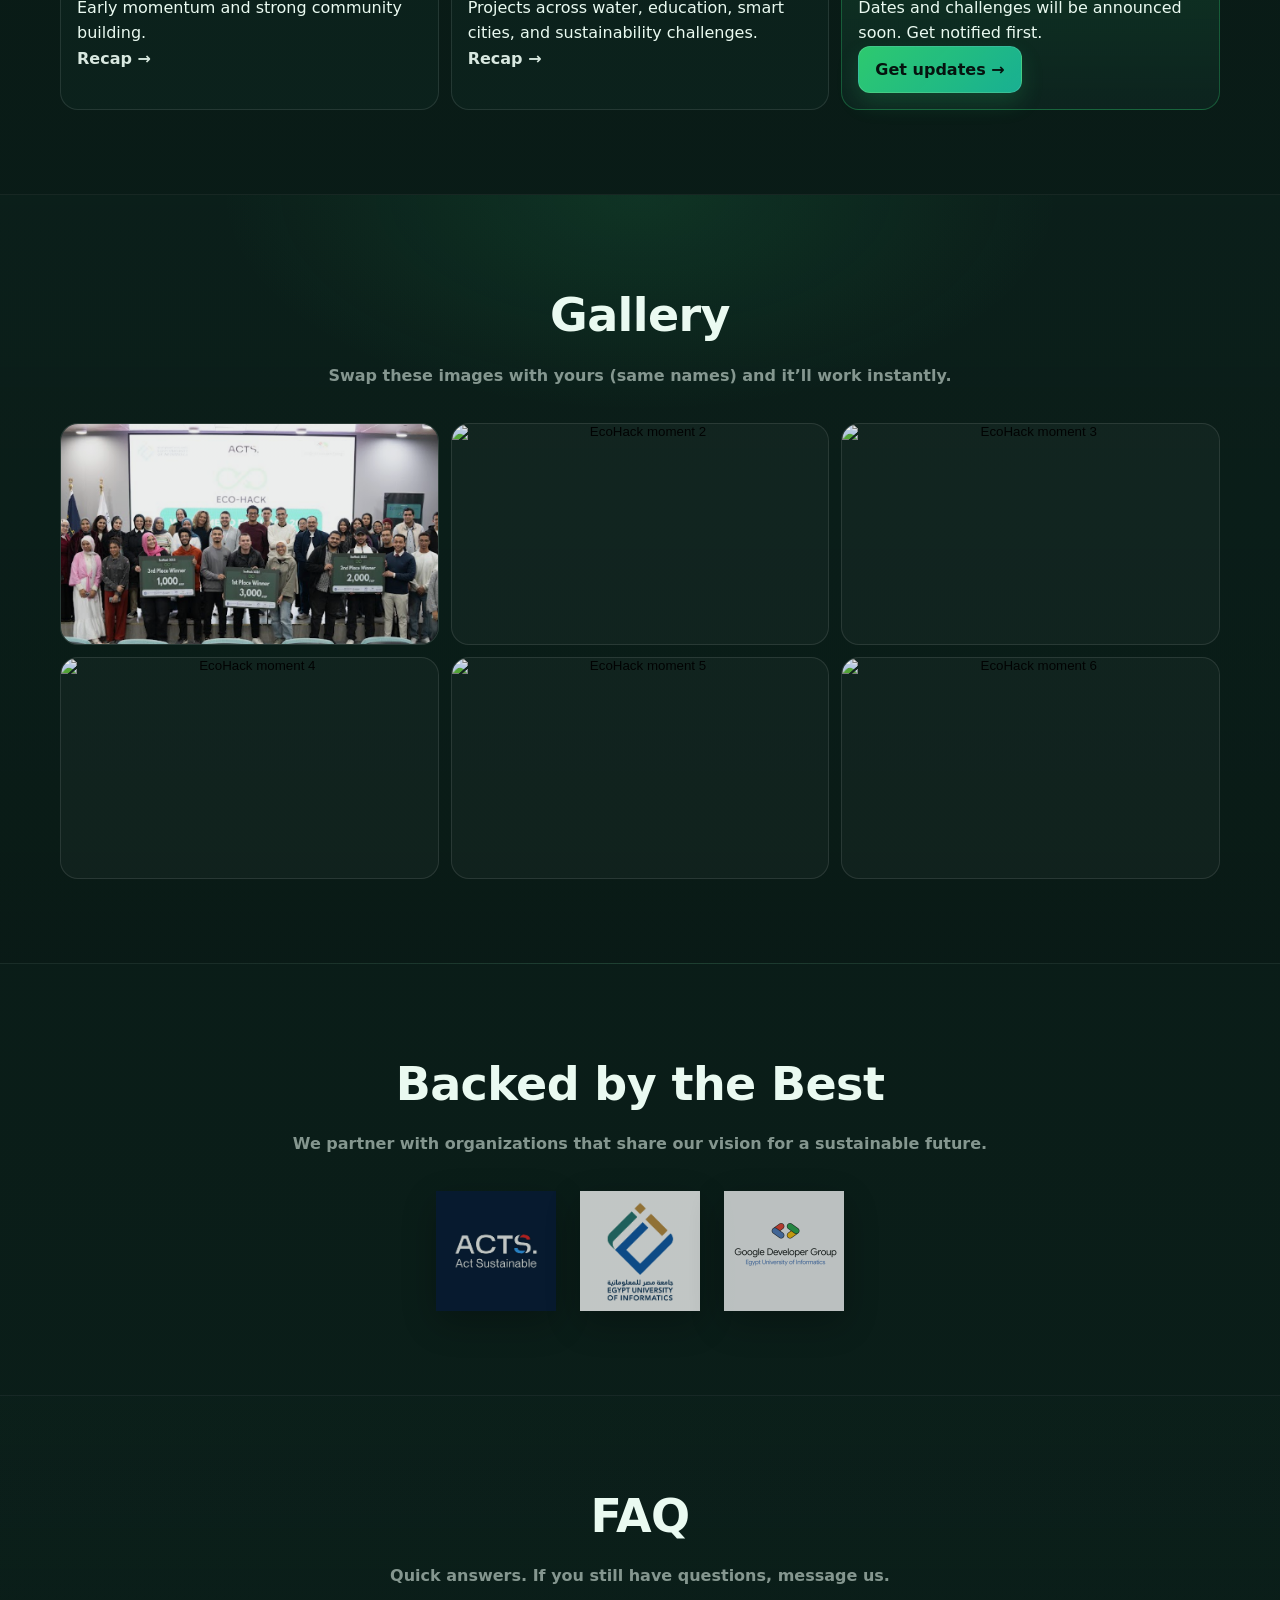
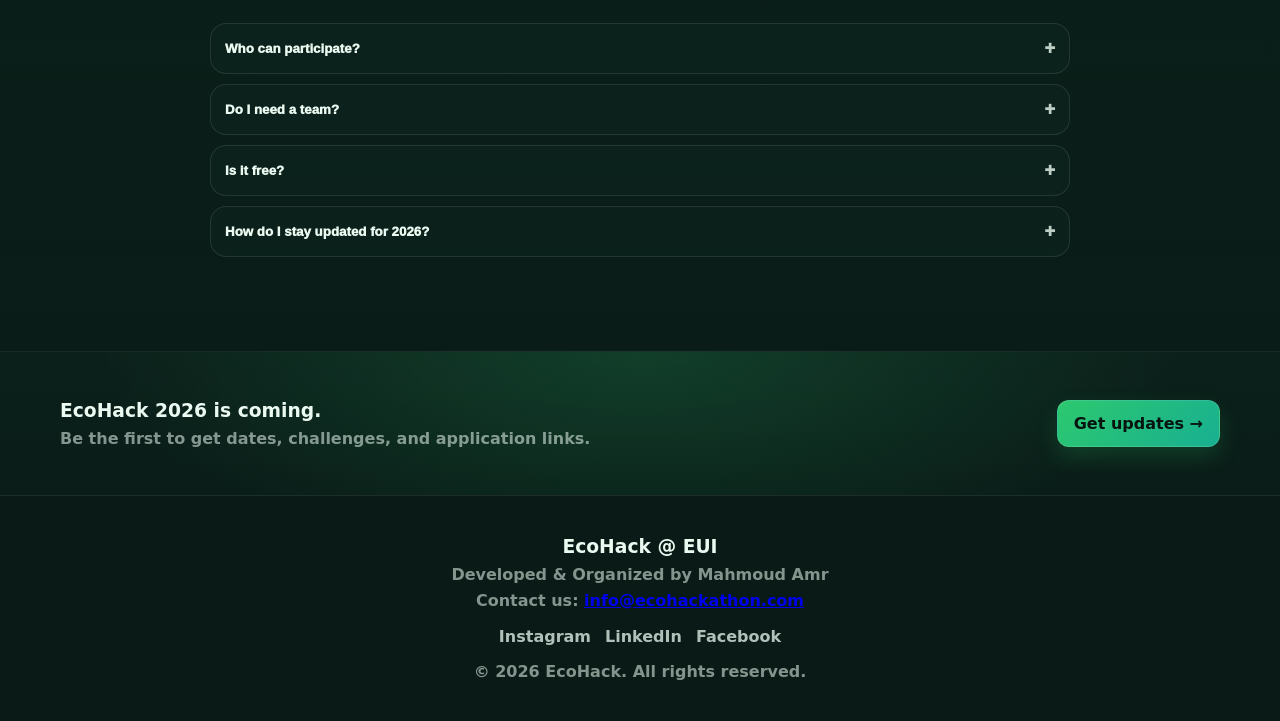
==== commit c6c6c598: "Update index.html" ====
--- a/index.html
+++ b/index.html
@@ -119,7 +119,7 @@
         <div class="hero-card">
           <div class="pill">
             <span class="dot"></span>
-            Annual sustainability hackathon @ EUI
+            Annual sustainability hackathon
           </div>
 
           <h1>EcoHack</h1>
@@ -137,7 +137,7 @@
 
           <div class="stats-row" role="list" aria-label="EcoHack highlights">
             <div class="stat" role="listitem">
-              <div class="stat-number">100+</div><div class="stat-label">Hackers</div>
+              <div class="stat-number">150+</div><div class="stat-label">Hackers</div>
             </div>
             <div class="stat" role="listitem">
               <div class="stat-number">36</div><div class="stat-label">Hours</div>
@@ -397,3 +397,4 @@
 </body>
 </html>
 
+
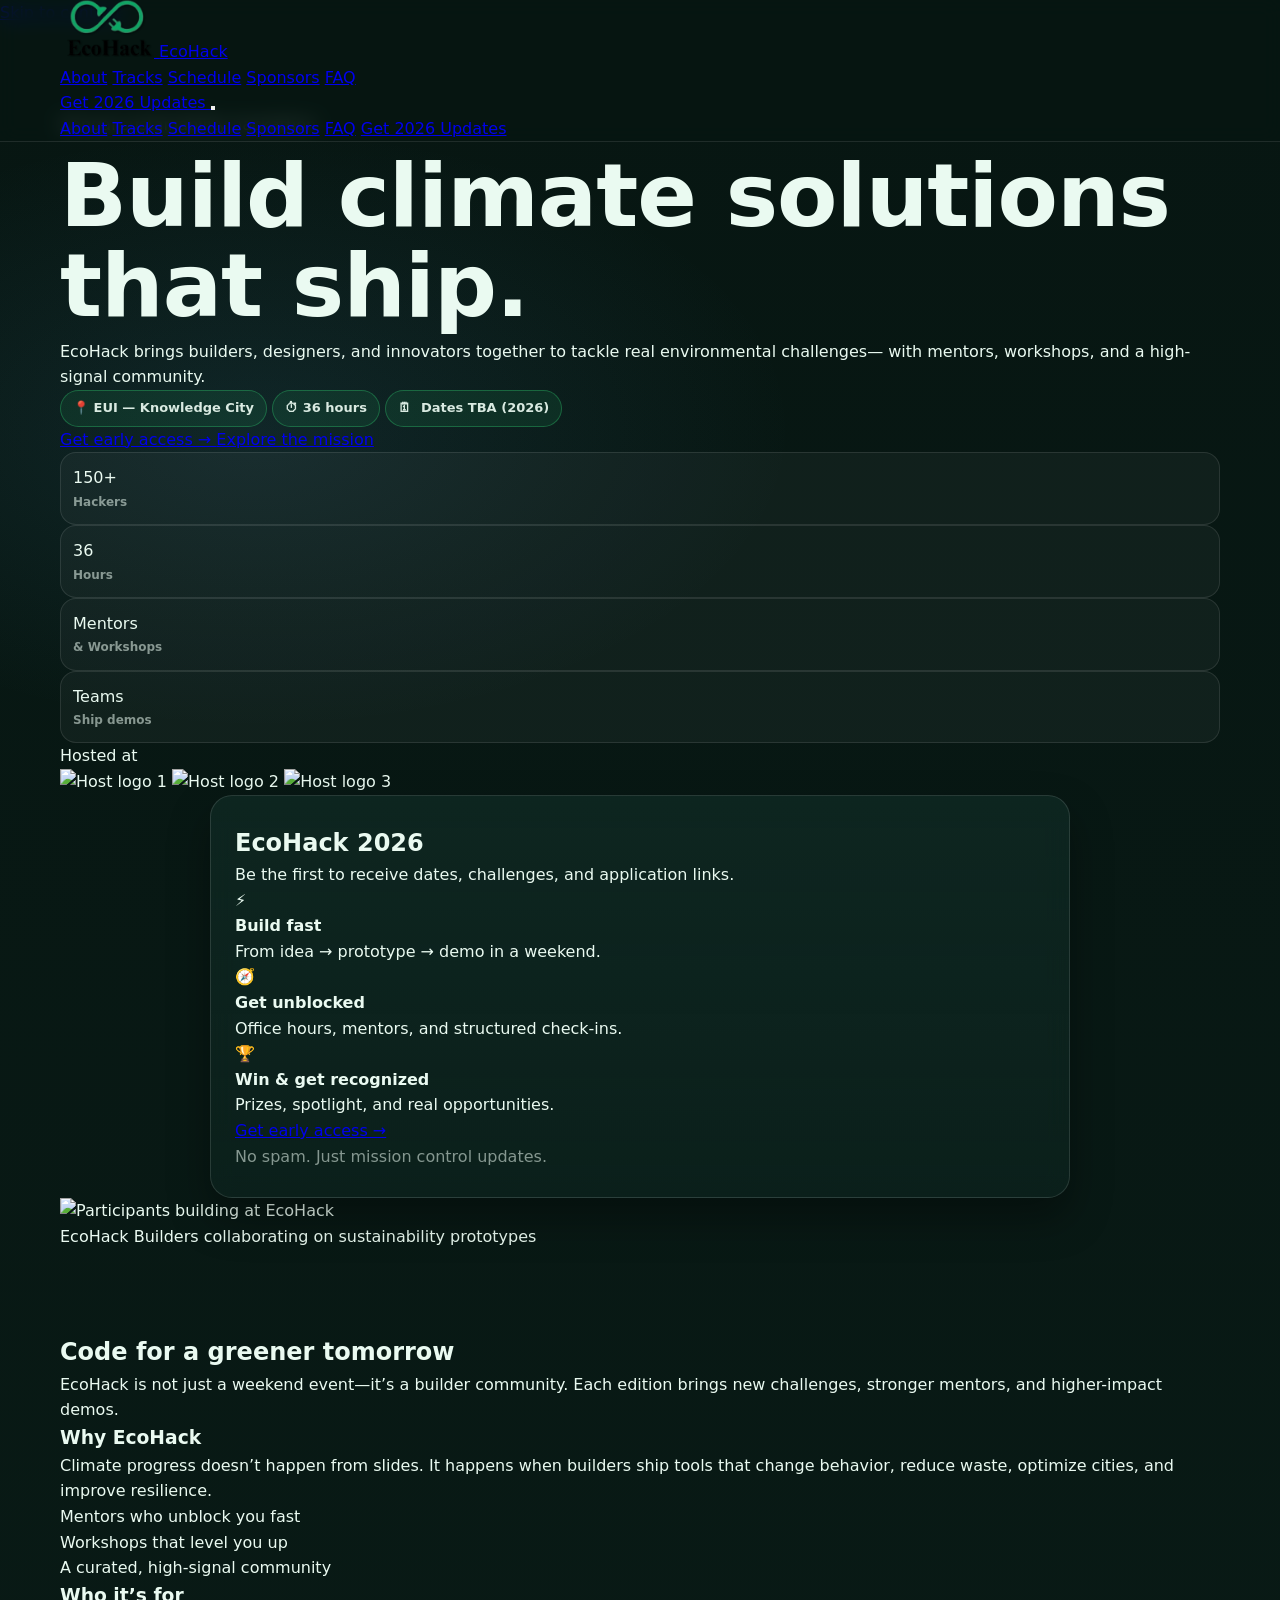
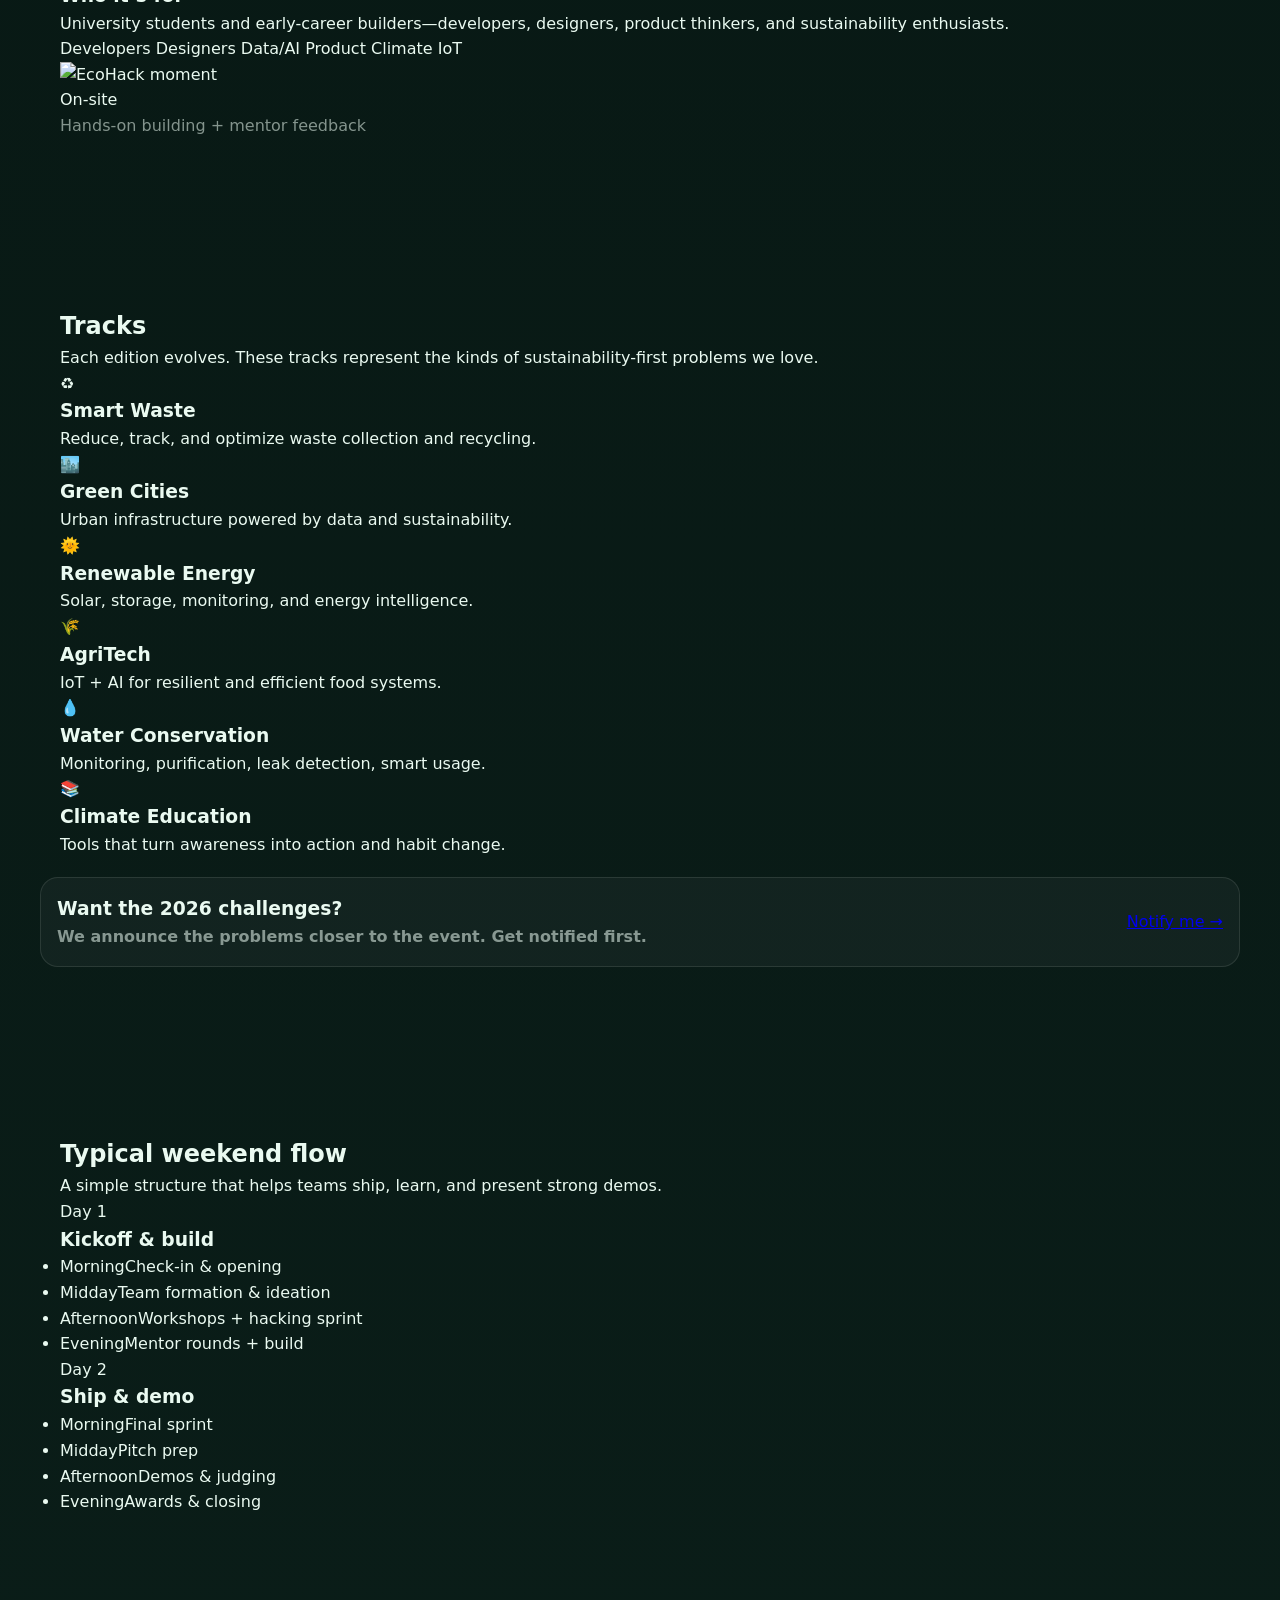
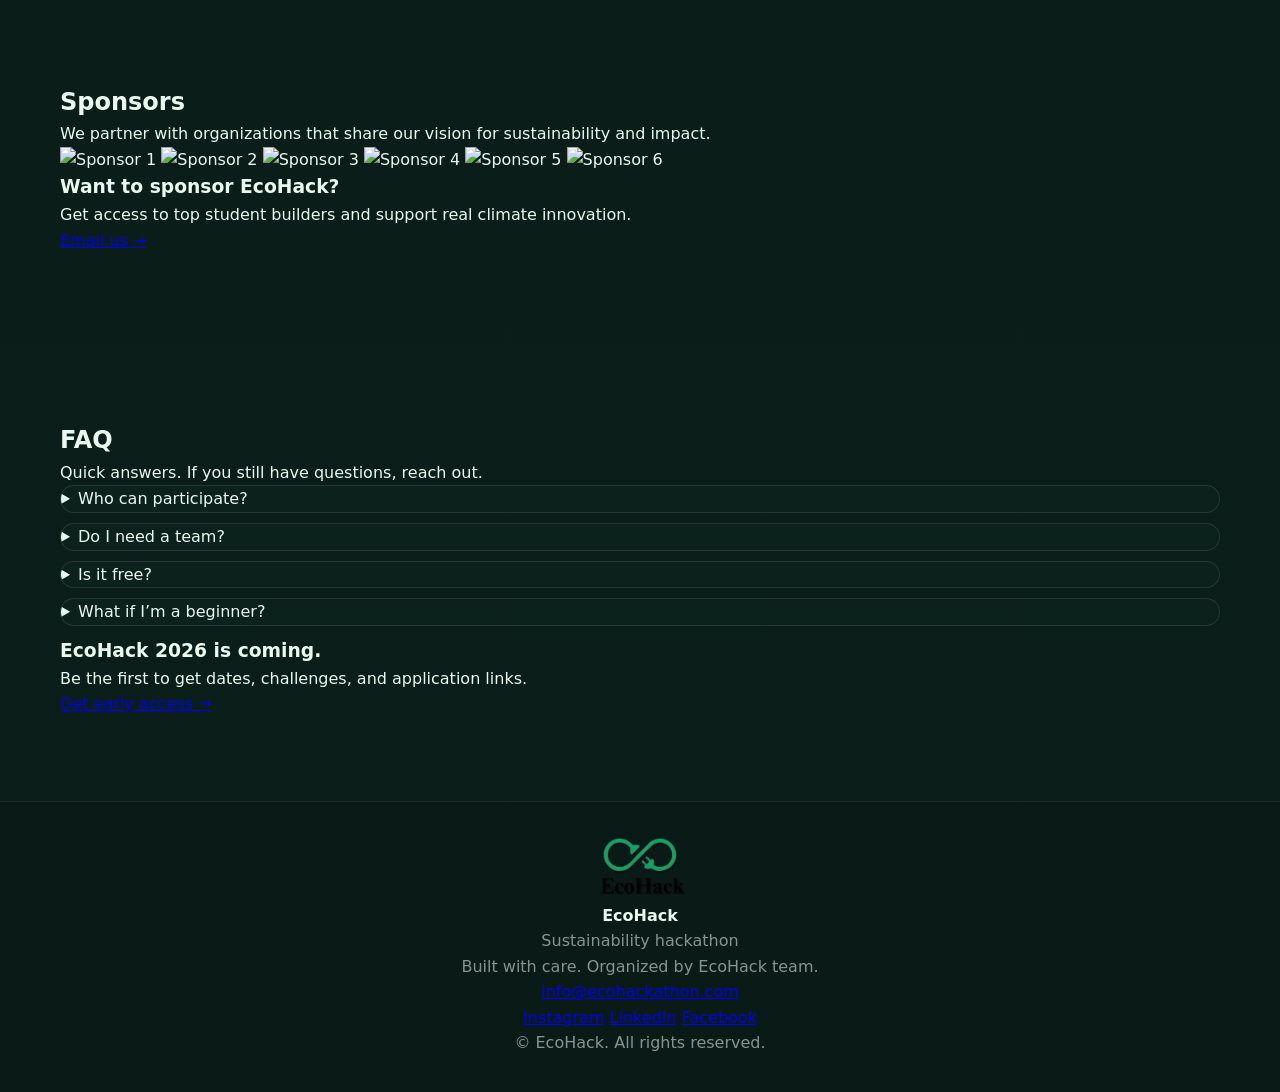
==== commit 1c238ece: "Update index.html" ====
--- a/index.html
+++ b/index.html
@@ -3,398 +3,445 @@
 <head>
   <meta charset="UTF-8" />
   <meta name="viewport" content="width=device-width, initial-scale=1.0" />
-  <title>EcoHack</title>
-  <meta name="description" content="EcoHack is an annual sustainability hackathon at Egypt University of Informatics—bringing builders together to debug the planet." />
-  <meta name="theme-color" content="#0B1F1A" />
+  <title>EcoHack — Sustainability Hackathon</title>
+  <meta name="description" content="EcoHack is an annual sustainability hackathon—builders, designers, and innovators shipping real climate solutions in 36 hours." />
+  <meta name="theme-color" content="#07120F" />
+
+  <!-- Open Graph -->
+  <meta property="og:title" content="EcoHack — Sustainability Hackathon" />
+  <meta property="og:description" content="Build real climate solutions in 36 hours. Workshops, mentors, prizes, and community." />
+  <meta property="og:type" content="website" />
+  <!-- Replace with your image path -->
+  <meta property="og:image" content="images/og.jpg" />
+
+  <!-- Favicon (optional) -->
+  <link rel="icon" href="images/favicon.png" />
+
+  <link rel="preconnect" href="https://fonts.googleapis.com" />
+  <!-- Optional: if you want Inter from Google Fonts, uncomment:
+  <link rel="preconnect" href="https://fonts.gstatic.com" crossorigin />
+  <link href="https://fonts.googleapis.com/css2?family=Inter:wght@400;600;700;800;900&display=swap" rel="stylesheet" />
+  -->
 
   <link rel="stylesheet" href="css/styles.css" />
   <script src="js/script.js" defer></script>
 </head>
 
 <body>
+  <!-- Skip link -->
+  <a class="skip-link" href="#main">Skip to content</a>
+
   <!-- Header -->
-  <header class="header" id="top">
-    <nav class="container navbar">
-      <a href="#top" class="logo" aria-label="EcoHack Home">
+  <header class="header" data-header>
+    <div class="container nav">
+      <a class="brand" href="#top" aria-label="EcoHack home">
         <img src="images/logo.png" alt="EcoHack Logo" />
         <span>EcoHack</span>
       </a>
 
-      <button class="hamburger" aria-label="Open menu" aria-expanded="false" aria-controls="navMenu">
-        <span class="bar"></span><span class="bar"></span><span class="bar"></span>
-      </button>
-
-      <ul class="nav-menu" id="navMenu">
-        <li><a href="#about" class="nav-link">About</a></li>
-        <li><a href="#themes" class="nav-link">Themes</a></li>
-        <li><a href="#editions" class="nav-link">Editions</a></li>
-        <li><a href="#gallery" class="nav-link">Gallery</a></li>
-        <li><a href="#sponsors" class="nav-link">Sponsors</a></li>
-        <li><a href="#faq" class="nav-link">FAQ</a></li>
-      </ul>
-
-      <a href="https://forms.gle/GDMTArye8ce1FmNr8" target="_blank" rel="noopener noreferrer" class="cta-button nav-cta">
-        Get 2026 Updates
-      </a>
-    </nav>
+      <nav class="nav-links" data-nav>
+        <a href="#about">About</a>
+        <a href="#tracks">Tracks</a>
+        <a href="#schedule">Schedule</a>
+        <a href="#sponsors">Sponsors</a>
+        <a href="#faq">FAQ</a>
+      </nav>
+
+      <div class="nav-actions">
+        <!-- Replace with your application/updates link -->
+        <a class="btn btn-primary" href="https://forms.gle/GDMTArye8ce1FmNr8" target="_blank" rel="noopener noreferrer">
+          Get 2026 Updates
+        </a>
+
+        <button class="icon-btn" type="button" aria-label="Open menu" aria-expanded="false" aria-controls="mobileMenu" data-menu-btn>
+          <span class="icon-bars" aria-hidden="true"></span>
+        </button>
+      </div>
+    </div>
+
+    <!-- Mobile menu -->
+    <div class="mobile-menu" id="mobileMenu" data-mobile-menu>
+      <div class="container mobile-menu-inner">
+        <a href="#about" data-close>About</a>
+        <a href="#tracks" data-close>Tracks</a>
+        <a href="#schedule" data-close>Schedule</a>
+        <a href="#sponsors" data-close>Sponsors</a>
+        <a href="#faq" data-close>FAQ</a>
+
+        <a class="btn btn-primary w-full" href="https://forms.gle/GDMTArye8ce1FmNr8" target="_blank" rel="noopener noreferrer" data-close>
+          Get 2026 Updates
+        </a>
+      </div>
+    </div>
   </header>
 
-  <main>
-    <!-- HERO (Space / Rockets / Parallax) -->
-    <section class="hero" aria-label="Hero">
-      <div class="space" aria-hidden="true">
-        <div class="stars" data-stars></div>
-
-        <!-- Planets -->
-        <div class="planet planet-left" data-parallax="0.35"></div>
-        <div class="planet planet-right" data-parallax="0.25"></div>
-        <div class="planet planet-bottom" data-parallax="0.18"></div>
-
-        <!-- Orbit rings -->
-        <div class="ring ring-1" data-parallax="0.10"></div>
-        <div class="ring ring-2" data-parallax="0.14"></div>
-
-        <!-- Rockets (SVG inline, animated) -->
-        <div class="rocket rocket-a" data-parallax="0.30" aria-hidden="true">
-          <svg viewBox="0 0 64 64" role="img" aria-label="Rocket">
-            <defs>
-              <linearGradient id="rg" x1="0" x2="1">
-                <stop offset="0" stop-color="#2ECC71"/>
-                <stop offset="1" stop-color="#1ABC9C"/>
-              </linearGradient>
-            </defs>
-            <path d="M32 6c10 6 16 16 16 28 0 3-1 7-2 10l-6 10H24l-6-10c-1-3-2-7-2-10 0-12 6-22 16-28z" fill="url(#rg)" opacity="0.95"/>
-            <path d="M26 18c-3 4-5 9-5 16 0 2 0 5 1 7l4 7h12l4-7c1-2 1-5 1-7 0-7-2-12-5-16-3-4-7-7-10-9-3 2-7 5-10 9z" fill="#0B1F1A" opacity="0.35"/>
-            <circle cx="32" cy="28" r="6" fill="#0B1F1A" opacity="0.75"/>
-            <circle cx="32" cy="28" r="3.5" fill="#EAFAF1" opacity="0.9"/>
-            <path d="M24 44l-6 4 2-10 4 6z" fill="#2ECC71" opacity="0.9"/>
-            <path d="M40 44l6 4-2-10-4 6z" fill="#2ECC71" opacity="0.9"/>
-            <path class="flame" d="M32 58c4-3 6-7 6-10H26c0 3 2 7 6 10z" fill="#F4D03F" opacity="0.95"/>
-            <path class="flame2" d="M32 60c2-2 3-5 3-7h-6c0 2 1 5 3 7z" fill="#EC7063" opacity="0.9"/>
-          </svg>
-          <span class="trail"></span>
-        </div>
-
-        <div class="rocket rocket-b" data-parallax="0.22" aria-hidden="true">
-          <svg viewBox="0 0 64 64">
-            <defs>
-              <linearGradient id="rg2" x1="0" x2="1">
-                <stop offset="0" stop-color="#5DADE2"/>
-                <stop offset="1" stop-color="#2ECC71"/>
-              </linearGradient>
-            </defs>
-            <path d="M32 6c10 6 16 16 16 28 0 3-1 7-2 10l-6 10H24l-6-10c-1-3-2-7-2-10 0-12 6-22 16-28z" fill="url(#rg2)" opacity="0.95"/>
-            <circle cx="32" cy="28" r="6" fill="#0B1F1A" opacity="0.75"/>
-            <circle cx="32" cy="28" r="3.5" fill="#EAFAF1" opacity="0.9"/>
-            <path class="flame" d="M32 58c4-3 6-7 6-10H26c0 3 2 7 6 10z" fill="#F4D03F" opacity="0.95"/>
-          </svg>
-          <span class="trail"></span>
-        </div>
-
-        <div class="rocket rocket-c" data-parallax="0.16" aria-hidden="true">
-          <svg viewBox="0 0 64 64">
-            <defs>
-              <linearGradient id="rg3" x1="0" x2="1">
-                <stop offset="0" stop-color="#AF7AC5"/>
-                <stop offset="1" stop-color="#2ECC71"/>
-              </linearGradient>
-            </defs>
-            <path d="M32 6c10 6 16 16 16 28 0 3-1 7-2 10l-6 10H24l-6-10c-1-3-2-7-2-10 0-12 6-22 16-28z" fill="url(#rg3)" opacity="0.95"/>
-            <circle cx="32" cy="28" r="6" fill="#0B1F1A" opacity="0.75"/>
-            <circle cx="32" cy="28" r="3.5" fill="#EAFAF1" opacity="0.9"/>
-            <path class="flame" d="M32 58c4-3 6-7 6-10H26c0 3 2 7 6 10z" fill="#F4D03F" opacity="0.95"/>
-          </svg>
-          <span class="trail"></span>
-        </div>
-
-        <!-- Shooting stars -->
-        <span class="shoot shoot-1"></span>
-        <span class="shoot shoot-2"></span>
-        <span class="shoot shoot-3"></span>
-
-        <div class="space-vignette"></div>
-      </div>
-
-      <div class="container hero-content">
-        <div class="hero-card">
-          <div class="pill">
+  <main id="main">
+    <!-- HERO -->
+    <section class="hero" id="top">
+      <div class="hero-bg" aria-hidden="true"></div>
+      <div class="hero-grid" aria-hidden="true">
+        <span></span><span></span><span></span><span></span>
+      </div>
+
+      <div class="container hero-inner">
+        <div class="hero-left">
+          <div class="hero-kicker">
             <span class="dot"></span>
-            Annual sustainability hackathon
-          </div>
-
-          <h1>EcoHack</h1>
-          <p class="hero-lead">
-            A community that comes together every year to <strong>debug the planet</strong>—from climate resilience
-            to smart cities, water, and circular economy.
+            <span>Annual sustainability hackathon</span>
+          </div>
+
+          <h1 class="hero-title">
+            Build climate solutions that ship.
+          </h1>
+
+          <p class="hero-subtitle">
+            EcoHack brings builders, designers, and innovators together to tackle real environmental challenges—
+            with mentors, workshops, and a high-signal community.
           </p>
 
-          <div class="hero-actions">
-            <a href="https://forms.gle/GDMTArye8ce1FmNr8" target="_blank" rel="noopener noreferrer" class="cta-button">
-              Get updates for EcoHack 2026 →
+          <div class="hero-meta">
+            <!-- Replace these with your real info -->
+            <span class="pill">📍 EUI — Knowledge City</span>
+            <span class="pill">⏱ 36 hours</span>
+            <span class="pill">🗓 <strong>Dates TBA (2026)</strong></span>
+          </div>
+
+          <div class="hero-ctas">
+            <a class="btn btn-primary" href="https://forms.gle/GDMTArye8ce1FmNr8" target="_blank" rel="noopener noreferrer">
+              Get early access →
             </a>
-            <a href="#editions" class="cta-button secondary">Explore past editions</a>
-          </div>
-
-          <div class="stats-row" role="list" aria-label="EcoHack highlights">
-            <div class="stat" role="listitem">
-              <div class="stat-number">150+</div><div class="stat-label">Hackers</div>
-            </div>
-            <div class="stat" role="listitem">
-              <div class="stat-number">36</div><div class="stat-label">Hours</div>
-            </div>
-            <div class="stat" role="listitem">
-              <div class="stat-number">Mentors</div><div class="stat-label">& Workshops</div>
-            </div>
-            <div class="stat" role="listitem">
-              <div class="stat-number">EUI</div><div class="stat-label">Knowledge City</div>
-            </div>
-          </div>
-        </div>
-
-        <div class="hero-mini-grid">
-          <div class="mini-card">
-            <h3>Build fast</h3>
-            <p>Real problems, real mentors, real prototypes—shipped in a weekend.</p>
-          </div>
-          <div class="mini-card">
-            <h3>Learn deeply</h3>
-            <p>Workshops + office hours to get you unblocked when it matters.</p>
-          </div>
-          <div class="mini-card">
-            <h3>Meet your people</h3>
-            <p>A high-signal community for climate + sustainability builders.</p>
+            <a class="btn btn-ghost" href="#about">
+              Explore the mission
+            </a>
+          </div>
+
+          <div class="stats">
+            <div class="stat">
+              <div class="stat-num">150+</div>
+              <div class="stat-label">Hackers</div>
+            </div>
+            <div class="stat">
+              <div class="stat-num">36</div>
+              <div class="stat-label">Hours</div>
+            </div>
+            <div class="stat">
+              <div class="stat-num">Mentors</div>
+              <div class="stat-label">& Workshops</div>
+            </div>
+            <div class="stat">
+              <div class="stat-num">Teams</div>
+              <div class="stat-label">Ship demos</div>
+            </div>
+          </div>
+
+          <div class="trust-row" aria-label="Hosted and supported by">
+            <span class="trust-label">Hosted at</span>
+            <div class="trust-logos">
+              <!-- Replace with real logos -->
+              <img src="images/host-1.png" alt="Host logo 1" loading="lazy" />
+              <img src="images/host-2.png" alt="Host logo 2" loading="lazy" />
+              <img src="images/host-3.png" alt="Host logo 3" loading="lazy" />
+            </div>
+          </div>
+        </div>
+
+        <div class="hero-right">
+          <div class="hero-card">
+            <div class="hero-card-top">
+              <h2>EcoHack 2026</h2>
+              <p>Be the first to receive dates, challenges, and application links.</p>
+            </div>
+
+            <div class="hero-card-points">
+              <div class="point">
+                <span class="point-icon">⚡</span>
+                <div>
+                  <strong>Build fast</strong>
+                  <p>From idea → prototype → demo in a weekend.</p>
+                </div>
+              </div>
+              <div class="point">
+                <span class="point-icon">🧭</span>
+                <div>
+                  <strong>Get unblocked</strong>
+                  <p>Office hours, mentors, and structured check-ins.</p>
+                </div>
+              </div>
+              <div class="point">
+                <span class="point-icon">🏆</span>
+                <div>
+                  <strong>Win & get recognized</strong>
+                  <p>Prizes, spotlight, and real opportunities.</p>
+                </div>
+              </div>
+            </div>
+
+            <a class="btn btn-primary w-full" href="https://forms.gle/GDMTArye8ce1FmNr8" target="_blank" rel="noopener noreferrer">
+              Get early access →
+            </a>
+
+            <div class="small muted">
+              No spam. Just mission control updates.
+            </div>
+          </div>
+
+          <div class="hero-media">
+            <!-- Replace with your best photo -->
+            <img src="images/hero-photo.jpg" alt="Participants building at EcoHack" loading="lazy" />
+            <div class="media-caption">
+              <span class="badge">EcoHack</span>
+              <span>Builders collaborating on sustainability prototypes</span>
+            </div>
           </div>
         </div>
       </div>
     </section>
 
     <!-- ABOUT -->
-    <section id="about" class="section">
-      <div class="container two-col">
-        <div class="panel">
-          <h2>Code for a <span class="highlight">Greener</span> Tomorrow</h2>
+    <section class="section" id="about">
+      <div class="container section-head">
+        <h2>Code for a greener tomorrow</h2>
+        <p>
+          EcoHack is not just a weekend event—it’s a builder community. Each edition brings new challenges, stronger
+          mentors, and higher-impact demos.
+        </p>
+      </div>
+
+      <div class="container about-grid">
+        <div class="card card-lg">
+          <h3>Why EcoHack</h3>
           <p>
-            EcoHack isn’t just a single event—it’s an annual series. Each edition brings new challenges and a new wave
-            of builders to ship sustainable tech.
+            Climate progress doesn’t happen from slides. It happens when builders ship tools that change behavior,
+            reduce waste, optimize cities, and improve resilience.
           </p>
+          <div class="bullets">
+            <div class="bullet">Mentors who unblock you fast</div>
+            <div class="bullet">Workshops that level you up</div>
+            <div class="bullet">A curated, high-signal community</div>
+          </div>
+        </div>
+
+        <div class="card card-lg">
+          <h3>Who it’s for</h3>
           <p>
-            Whether you're a beginner or a pro, you'll find mentors, workshops, and a community that helps you build.
+            University students and early-career builders—developers, designers, product thinkers, and sustainability
+            enthusiasts.
           </p>
-          <div class="chips">
-            <span class="chip">Mentorship</span>
-            <span class="chip">Workshops</span>
-            <span class="chip">Impact</span>
-            <span class="chip">Community</span>
-          </div>
-        </div>
-
-        <div class="panel media">
-          <img src="images/event-photo-1.jpg" alt="EcoHack participants building together" loading="lazy" />
-          <div class="caption">
-            <span class="tag official">EcoHack</span>
-            <span>Builders collaborating at EUI</span>
-          </div>
-        </div>
-      </div>
-
-      <div class="container feature-grid">
-        <div class="feature-card">
-          <h3>Mentors that unblock you</h3>
-          <p>Technical + product guidance to help you ship a demo you’re proud of.</p>
-        </div>
-        <div class="feature-card">
-          <h3>Prizes & recognition</h3>
-          <p>We celebrate technical excellence, creativity, and real-world impact.</p>
-        </div>
-        <div class="feature-card">
-          <h3>Strong vibes</h3>
-          <p>High energy, high focus—balanced with breaks and community moments.</p>
-        </div>
-      </div>
-    </section>
-
-    <!-- THEMES -->
-    <section id="themes" class="section section-tinted">
-      <div class="container">
-        <h2 class="section-title">Themes we explore</h2>
-        <p class="section-subtitle">Each edition changes, but the mission stays: build sustainability-first technology.</p>
-
-        <div class="tracks-grid">
-          <div class="track-card"><h3>Smart Waste Management</h3><p>Reduce, track, optimize waste & collection.</p></div>
-          <div class="track-card"><h3>Green & Smart Cities</h3><p>Urban infrastructure with data and sustainability.</p></div>
-          <div class="track-card"><h3>Renewable Energy Tech</h3><p>Solar, wind, storage, and energy intelligence.</p></div>
-          <div class="track-card"><h3>Smart Agriculture (AgriTech)</h3><p>IoT + AI for resilient food systems.</p></div>
-          <div class="track-card"><h3>Water Conservation</h3><p>Monitoring, purification, and smarter usage.</p></div>
-          <div class="track-card"><h3>Circular Economy Tech</h3><p>Recycling, reuse, upcycling materials.</p></div>
-          <div class="track-card"><h3>Climate Education (EdTech)</h3><p>Tools to raise awareness and action.</p></div>
-          <div class="track-card"><h3>Resilience & Early Warning</h3><p>Predict, mitigate, and adapt to climate risks.</p></div>
-        </div>
-
-        <div class="callout">
+          <div class="tags">
+            <span>Developers</span>
+            <span>Designers</span>
+            <span>Data/AI</span>
+            <span>Product</span>
+            <span>Climate</span>
+            <span>IoT</span>
+          </div>
+        </div>
+
+        <div class="card card-lg about-photo">
+          <img src="images/about-photo.jpg" alt="EcoHack moment" loading="lazy" />
+          <div class="photo-overlay">
+            <div class="badge">On-site</div>
+            <div class="muted">Hands-on building + mentor feedback</div>
+          </div>
+        </div>
+      </div>
+    </section>
+
+    <!-- TRACKS -->
+    <section class="section section-alt" id="tracks">
+      <div class="container section-head">
+        <h2>Tracks</h2>
+        <p>
+          Each edition evolves. These tracks represent the kinds of sustainability-first problems we love.
+        </p>
+      </div>
+
+      <div class="container track-grid">
+        <article class="track">
+          <div class="track-icon">♻️</div>
+          <h3>Smart Waste</h3>
+          <p>Reduce, track, and optimize waste collection and recycling.</p>
+        </article>
+
+        <article class="track">
+          <div class="track-icon">🏙️</div>
+          <h3>Green Cities</h3>
+          <p>Urban infrastructure powered by data and sustainability.</p>
+        </article>
+
+        <article class="track">
+          <div class="track-icon">🌞</div>
+          <h3>Renewable Energy</h3>
+          <p>Solar, storage, monitoring, and energy intelligence.</p>
+        </article>
+
+        <article class="track">
+          <div class="track-icon">🌾</div>
+          <h3>AgriTech</h3>
+          <p>IoT + AI for resilient and efficient food systems.</p>
+        </article>
+
+        <article class="track">
+          <div class="track-icon">💧</div>
+          <h3>Water Conservation</h3>
+          <p>Monitoring, purification, leak detection, smart usage.</p>
+        </article>
+
+        <article class="track">
+          <div class="track-icon">📚</div>
+          <h3>Climate Education</h3>
+          <p>Tools that turn awareness into action and habit change.</p>
+        </article>
+      </div>
+
+      <div class="container callout">
+        <div>
+          <h3>Want the 2026 challenges?</h3>
+          <p>We announce the problems closer to the event. Get notified first.</p>
+        </div>
+        <a class="btn btn-primary" href="https://forms.gle/GDMTArye8ce1FmNr8" target="_blank" rel="noopener noreferrer">
+          Notify me →
+        </a>
+      </div>
+    </section>
+
+    <!-- SCHEDULE -->
+    <section class="section" id="schedule">
+      <div class="container section-head">
+        <h2>Typical weekend flow</h2>
+        <p>A simple structure that helps teams ship, learn, and present strong demos.</p>
+      </div>
+
+      <div class="container schedule-grid">
+        <div class="schedule-card">
+          <div class="schedule-day">Day 1</div>
+          <h3>Kickoff & build</h3>
+          <ul class="timeline">
+            <li><span class="t">Morning</span><span class="d">Check-in & opening</span></li>
+            <li><span class="t">Midday</span><span class="d">Team formation & ideation</span></li>
+            <li><span class="t">Afternoon</span><span class="d">Workshops + hacking sprint</span></li>
+            <li><span class="t">Evening</span><span class="d">Mentor rounds + build</span></li>
+          </ul>
+        </div>
+
+        <div class="schedule-card">
+          <div class="schedule-day">Day 2</div>
+          <h3>Ship & demo</h3>
+          <ul class="timeline">
+            <li><span class="t">Morning</span><span class="d">Final sprint</span></li>
+            <li><span class="t">Midday</span><span class="d">Pitch prep</span></li>
+            <li><span class="t">Afternoon</span><span class="d">Demos & judging</span></li>
+            <li><span class="t">Evening</span><span class="d">Awards & closing</span></li>
+          </ul>
+        </div>
+      </div>
+    </section>
+
+    <!-- SPONSORS -->
+    <section class="section section-alt" id="sponsors">
+      <div class="container section-head">
+        <h2>Sponsors</h2>
+        <p>We partner with organizations that share our vision for sustainability and impact.</p>
+      </div>
+
+      <div class="container sponsor-wall" aria-label="Sponsor logos">
+        <!-- Replace with your sponsors -->
+        <img src="images/sponsor-1.png" alt="Sponsor 1" loading="lazy" />
+        <img src="images/sponsor-2.png" alt="Sponsor 2" loading="lazy" />
+        <img src="images/sponsor-3.png" alt="Sponsor 3" loading="lazy" />
+        <img src="images/sponsor-4.png" alt="Sponsor 4" loading="lazy" />
+        <img src="images/sponsor-5.png" alt="Sponsor 5" loading="lazy" />
+        <img src="images/sponsor-6.png" alt="Sponsor 6" loading="lazy" />
+      </div>
+
+      <div class="container sponsor-cta">
+        <div class="card sponsor-card">
+          <h3>Want to sponsor EcoHack?</h3>
+          <p>Get access to top student builders and support real climate innovation.</p>
+          <!-- Replace with your sponsor deck / email -->
+          <a class="btn btn-primary" href="mailto:info@ecohackathon.com">Email us →</a>
+        </div>
+      </div>
+    </section>
+
+    <!-- FAQ -->
+    <section class="section" id="faq">
+      <div class="container section-head">
+        <h2>FAQ</h2>
+        <p>Quick answers. If you still have questions, reach out.</p>
+      </div>
+
+      <div class="container faq" data-accordion>
+        <details class="faq-item">
+          <summary>Who can participate?</summary>
+          <div class="faq-body">
+            EcoHack is open to university students and early-career builders who care about sustainability.
+          </div>
+        </details>
+
+        <details class="faq-item">
+          <summary>Do I need a team?</summary>
+          <div class="faq-body">
+            You can come solo—team formation happens at the start.
+          </div>
+        </details>
+
+        <details class="faq-item">
+          <summary>Is it free?</summary>
+          <div class="faq-body">
+            Yes. Sponsors make it possible to keep EcoHack accessible.
+          </div>
+        </details>
+
+        <details class="faq-item">
+          <summary>What if I’m a beginner?</summary>
+          <div class="faq-body">
+            Totally welcome. We run workshops and mentor office hours designed to get beginners shipping.
+          </div>
+        </details>
+      </div>
+
+      <div class="container bottom-cta">
+        <div class="bottom-cta-inner">
           <div>
-            <h3>Want the next edition’s challenges?</h3>
-            <p>We announce problems closer to the event—get notified.</p>
-          </div>
-          <a href="https://forms.gle/GDMTArye8ce1FmNr8" target="_blank" rel="noopener noreferrer" class="cta-button">Notify me →</a>
-        </div>
-      </div>
-    </section>
-
-    <!-- AGENDA (general) -->
-    <section class="agenda-section" aria-label="Sample weekend agenda">
-      <h2 class="agenda-title">Typical EcoHack Weekend</h2>
-      <div class="agenda-wrapper container">
-        <div class="agenda-card">
-          <h3>Day 1 — Kickoff</h3>
-          <div class="agenda-item"><span class="agenda-time">Morning</span><p>Check-in & Opening <span class="tag official">Official</span></p></div>
-          <div class="agenda-item"><span class="agenda-time">Midday</span><p>Team formation & Ideation <span class="tag engagement">Engagement</span></p></div>
-          <div class="agenda-item"><span class="agenda-time">Afternoon</span><p>Workshops & Hacking <span class="tag hacking">Hacking</span></p></div>
-          <div class="agenda-item"><span class="agenda-time">Evening</span><p>Mentor check-ins & build sprint <span class="tag talk">Talk</span></p></div>
-        </div>
-
-        <div class="agenda-card">
-          <h3>Day 2 — Demo Day</h3>
-          <div class="agenda-item"><span class="agenda-time">Morning</span><p>Final build sprint <span class="tag hacking">Hacking</span></p></div>
-          <div class="agenda-item"><span class="agenda-time">Midday</span><p>Pitch prep <span class="tag engagement">Engagement</span></p></div>
-          <div class="agenda-item"><span class="agenda-time">Afternoon</span><p>Demos & Judging <span class="tag judging">Judging</span></p></div>
-          <div class="agenda-item"><span class="agenda-time">Evening</span><p>Awards & Closing <span class="tag official">Official</span></p></div>
-        </div>
-      </div>
-    </section>
-
-    <!-- EDITIONS -->
-    <section id="editions" class="section">
-      <div class="container">
-        <h2 class="section-title">Editions</h2>
-        <p class="section-subtitle">EcoHack is annual. Old recaps + upcoming edition in one place.</p>
-
-        <div class="editions-grid">
-          <article class="edition-card">
-            <div class="edition-top"><span class="edition-year">2024</span><span class="edition-pill">Past</span></div>
-            <h3>EcoHack 2024</h3>
-            <p>Early momentum and strong community building.</p>
-            <a class="text-link" href="#">Recap →</a>
-          </article>
-
-          <article class="edition-card">
-            <div class="edition-top"><span class="edition-year">2025</span><span class="edition-pill">Past</span></div>
-            <h3>EcoHack 2025</h3>
-            <p>Projects across water, education, smart cities, and sustainability challenges.</p>
-            <a class="text-link" href="#">Recap →</a>
-          </article>
-
-          <article class="edition-card featured">
-            <div class="edition-top"><span class="edition-year">2026</span><span class="edition-pill live">Upcoming</span></div>
-            <h3>EcoHack 2026</h3>
-            <p>Dates and challenges will be announced soon. Get notified first.</p>
-            <a class="cta-button" href="https://forms.gle/GDMTArye8ce1FmNr8" target="_blank" rel="noopener noreferrer">Get updates →</a>
-          </article>
-        </div>
-      </div>
-    </section>
-
-    <!-- GALLERY -->
-    <section id="gallery" class="section section-tinted">
-      <div class="container">
-        <h2 class="section-title">Gallery</h2>
-        <p class="section-subtitle">Swap these images with yours (same names) and it’ll work instantly.</p>
-
-        <div class="gallery-grid" data-gallery>
-          <button class="gallery-item" data-full="images/gallery-1.jpg" aria-label="Open gallery image 1"><img src="images/gallery-1.jpg" alt="EcoHack moment 1" loading="lazy"></button>
-          <button class="gallery-item" data-full="images/gallery-2.jpg" aria-label="Open gallery image 2"><img src="images/gallery-2.jpg" alt="EcoHack moment 2" loading="lazy"></button>
-          <button class="gallery-item" data-full="images/gallery-3.jpg" aria-label="Open gallery image 3"><img src="images/gallery-3.jpg" alt="EcoHack moment 3" loading="lazy"></button>
-          <button class="gallery-item" data-full="images/gallery-4.jpg" aria-label="Open gallery image 4"><img src="images/gallery-4.jpg" alt="EcoHack moment 4" loading="lazy"></button>
-          <button class="gallery-item" data-full="images/gallery-5.jpg" aria-label="Open gallery image 5"><img src="images/gallery-5.jpg" alt="EcoHack moment 5" loading="lazy"></button>
-          <button class="gallery-item" data-full="images/gallery-6.jpg" aria-label="Open gallery image 6"><img src="images/gallery-6.jpg" alt="EcoHack moment 6" loading="lazy"></button>
-        </div>
-      </div>
-    </section>
-
-    <!-- SPONSORS -->
-    <section id="sponsors" class="section">
-      <div class="container">
-        <h2 class="section-title">Backed by the Best</h2>
-        <p class="section-subtitle">We partner with organizations that share our vision for a sustainable future.</p>
-        <div class="sponsors-grid">
-          <img src="images/sponsor-logo-1.jpg" alt="Sponsor Logo" loading="lazy">
-          <img src="images/sponsor-logo-2.png" alt="Sponsor Logo" loading="lazy">
-          <img src="images/gdg-logo-eui-white.png" alt="Sponsor Logo" loading="lazy">
-        </div>
-      </div>
-    </section>
-
-    <!-- FAQ -->
-    <section id="faq" class="section section-tinted-soft">
-      <div class="container">
-        <h2 class="section-title">FAQ</h2>
-        <p class="section-subtitle">Quick answers. If you still have questions, message us.</p>
-
-        <div class="faq-container">
-          <div class="faq-item">
-            <button class="faq-question" type="button">Who can participate?</button>
-            <div class="faq-answer"><p>EcoHack is open to university students and early-career builders who care about sustainability.</p></div>
-          </div>
-
-          <div class="faq-item">
-            <button class="faq-question" type="button">Do I need a team?</button>
-            <div class="faq-answer"><p>You can come solo—team formation happens at the start.</p></div>
-          </div>
-
-          <div class="faq-item">
-            <button class="faq-question" type="button">Is it free?</button>
-            <div class="faq-answer"><p>Yes—EcoHack is designed to be accessible. Sponsors make it possible.</p></div>
-          </div>
-
-          <div class="faq-item">
-            <button class="faq-question" type="button">How do I stay updated for 2026?</button>
-            <div class="faq-answer"><p>Use the “Get 2026 Updates” button—once dates are announced, you’ll be the first to know.</p></div>
-          </div>
-        </div>
-      </div>
-    </section>
-
-    <!-- CTA STRIP -->
-    <section class="cta-strip" aria-label="Call to action">
-      <div class="container cta-strip-inner">
-        <div>
-          <h3>EcoHack 2026 is coming.</h3>
-          <p>Be the first to get dates, challenges, and application links.</p>
-        </div>
-        <a href="https://forms.gle/GDMTArye8ce1FmNr8" target="_blank" rel="noopener noreferrer" class="cta-button">
-          Get updates →
-        </a>
+            <h3>EcoHack 2026 is coming.</h3>
+            <p>Be the first to get dates, challenges, and application links.</p>
+          </div>
+          <a class="btn btn-primary" href="https://forms.gle/GDMTArye8ce1FmNr8" target="_blank" rel="noopener noreferrer">
+            Get early access →
+          </a>
+        </div>
       </div>
     </section>
   </main>
 
   <!-- Footer -->
   <footer class="footer">
-    <div class="container footer-container">
-      <h3>EcoHack @ EUI</h3>
-      <p>Developed & Organized by <strong>Mahmoud Amr</strong></p>
-      <p>Contact us: <a href="mailto:info@ecohackathon.com">info@ecohackathon.com</a></p>
-      <div class="social-links">
-        <a href="https://www.instagram.com/ecohackathon" target="_blank" rel="noopener noreferrer">Instagram</a>
-        <a href="https://www.linkedin.com/company/ecohack/" target="_blank" rel="noopener noreferrer">LinkedIn</a>
-        <a href="https://www.facebook.com/share/1DwdWNRnn2" target="_blank" rel="noopener noreferrer">Facebook</a>
-      </div>
-      <p class="muted">&copy; <span id="yearNow"></span> EcoHack. All rights reserved.</p>
+    <div class="container footer-inner">
+      <div class="footer-left">
+        <div class="footer-brand">
+          <img src="images/logo.png" alt="EcoHack Logo" />
+          <div>
+            <strong>EcoHack</strong>
+            <div class="muted">Sustainability hackathon</div>
+          </div>
+        </div>
+
+        <p class="muted">
+          Built with care. Organized by EcoHack team.
+        </p>
+      </div>
+
+      <div class="footer-right">
+        <a href="mailto:info@ecohackathon.com">info@ecohackathon.com</a>
+        <div class="footer-links">
+          <a href="https://www.instagram.com/ecohackathon" target="_blank" rel="noopener noreferrer">Instagram</a>
+          <a href="https://www.linkedin.com/company/ecohack/" target="_blank" rel="noopener noreferrer">LinkedIn</a>
+          <a href="https://www.facebook.com/share/1DwdWNRnn2" target="_blank" rel="noopener noreferrer">Facebook</a>
+        </div>
+        <div class="muted">© <span data-year></span> EcoHack. All rights reserved.</div>
+      </div>
     </div>
   </footer>
-
-  <!-- Gallery Modal -->
-  <div class="modal" id="galleryModal" aria-hidden="true" role="dialog" aria-label="Image viewer">
-    <div class="modal-backdrop" data-close></div>
-    <div class="modal-content" role="document">
-      <button class="modal-close" type="button" aria-label="Close" data-close>×</button>
-      <img id="modalImg" alt="Gallery image" />
-      <div class="modal-actions">
-        <button class="modal-btn" type="button" id="prevImg" aria-label="Previous image">←</button>
-        <button class="modal-btn" type="button" id="nextImg" aria-label="Next image">→</button>
-      </div>
-    </div>
-  </div>
 </body>
 </html>
-
-
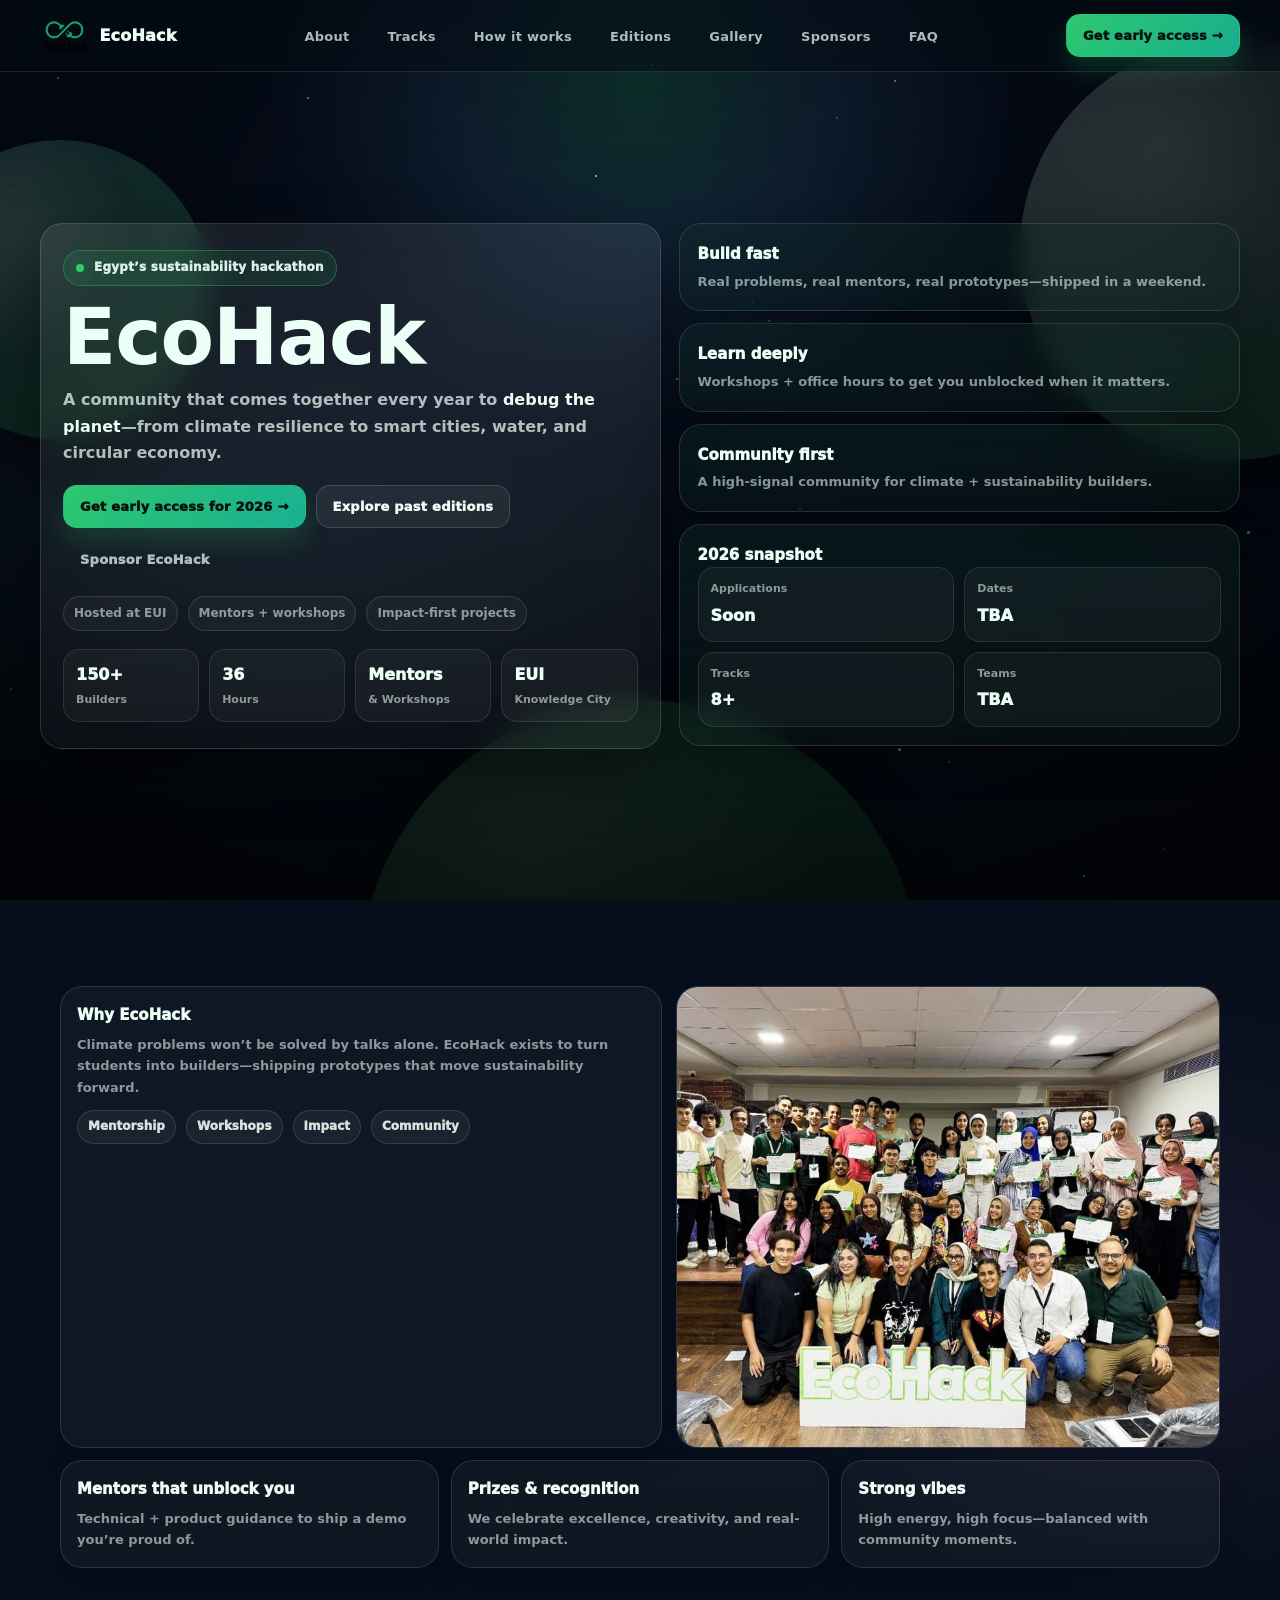
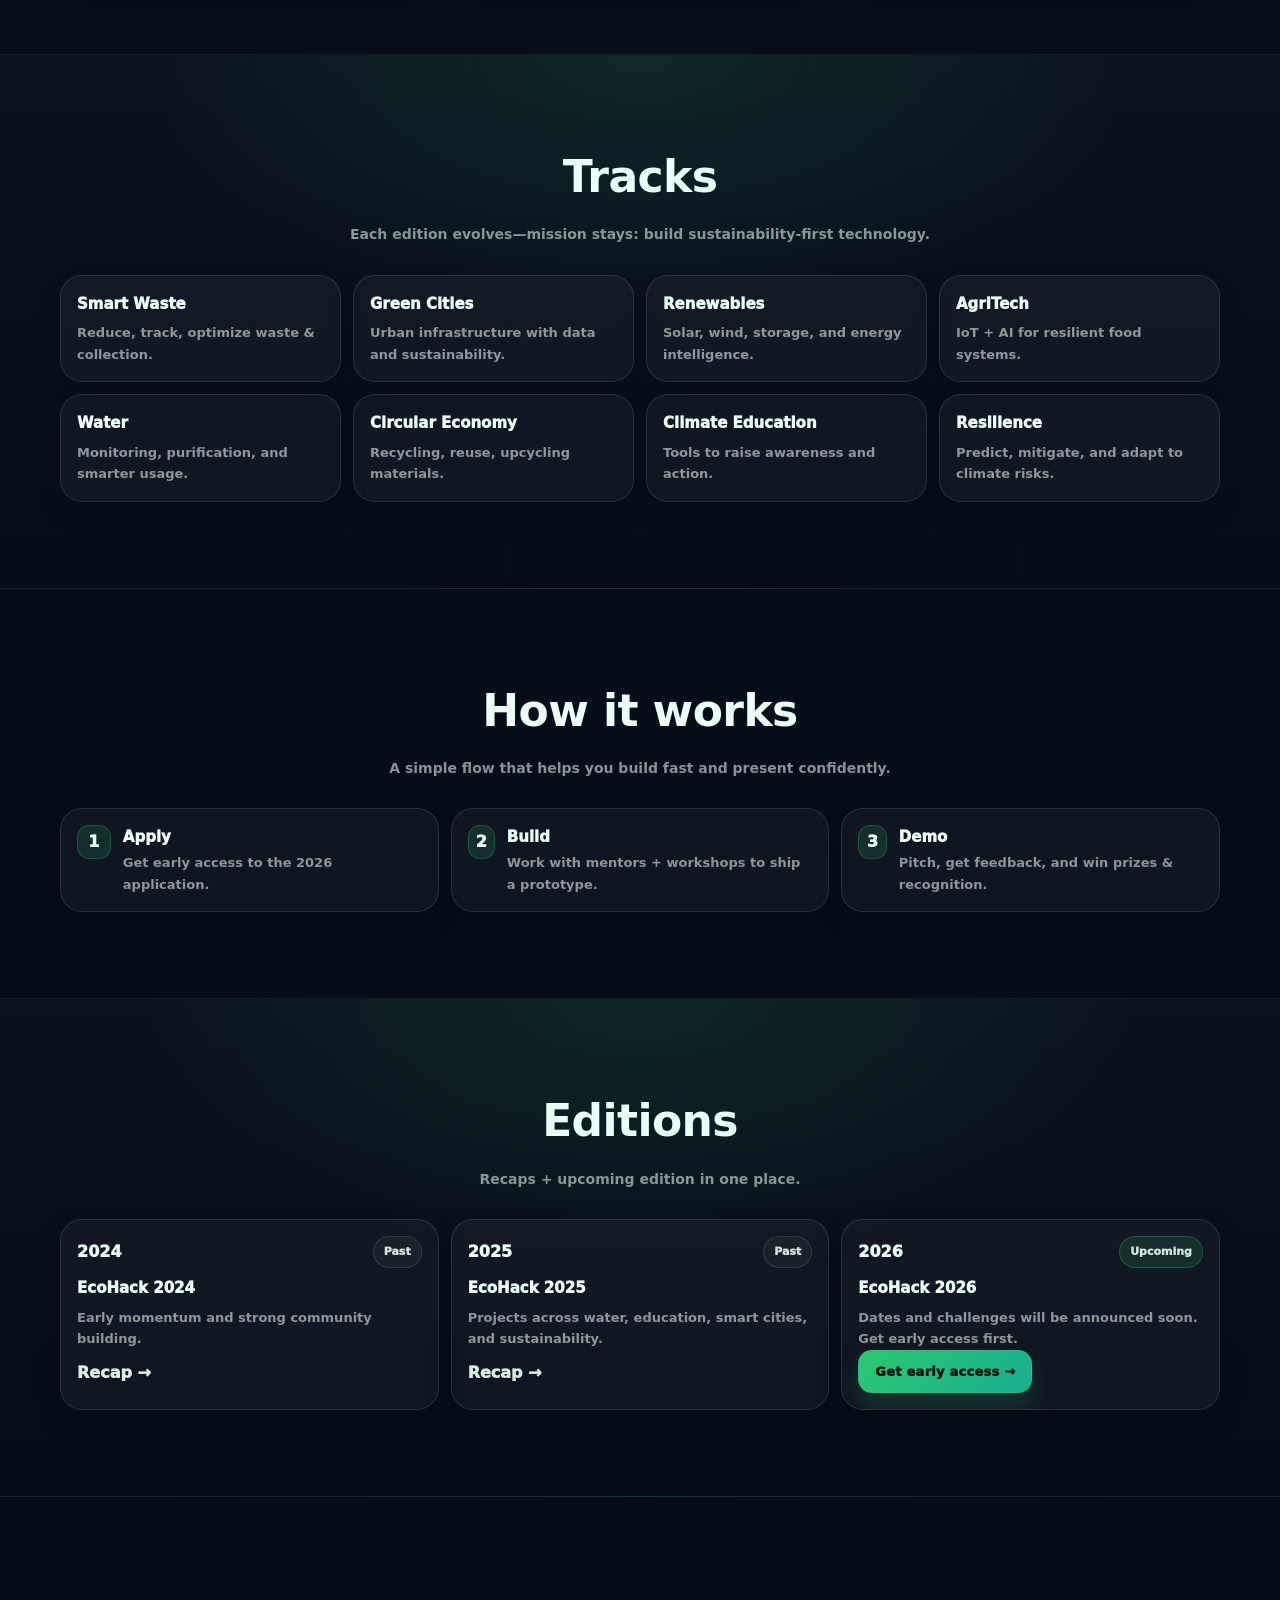
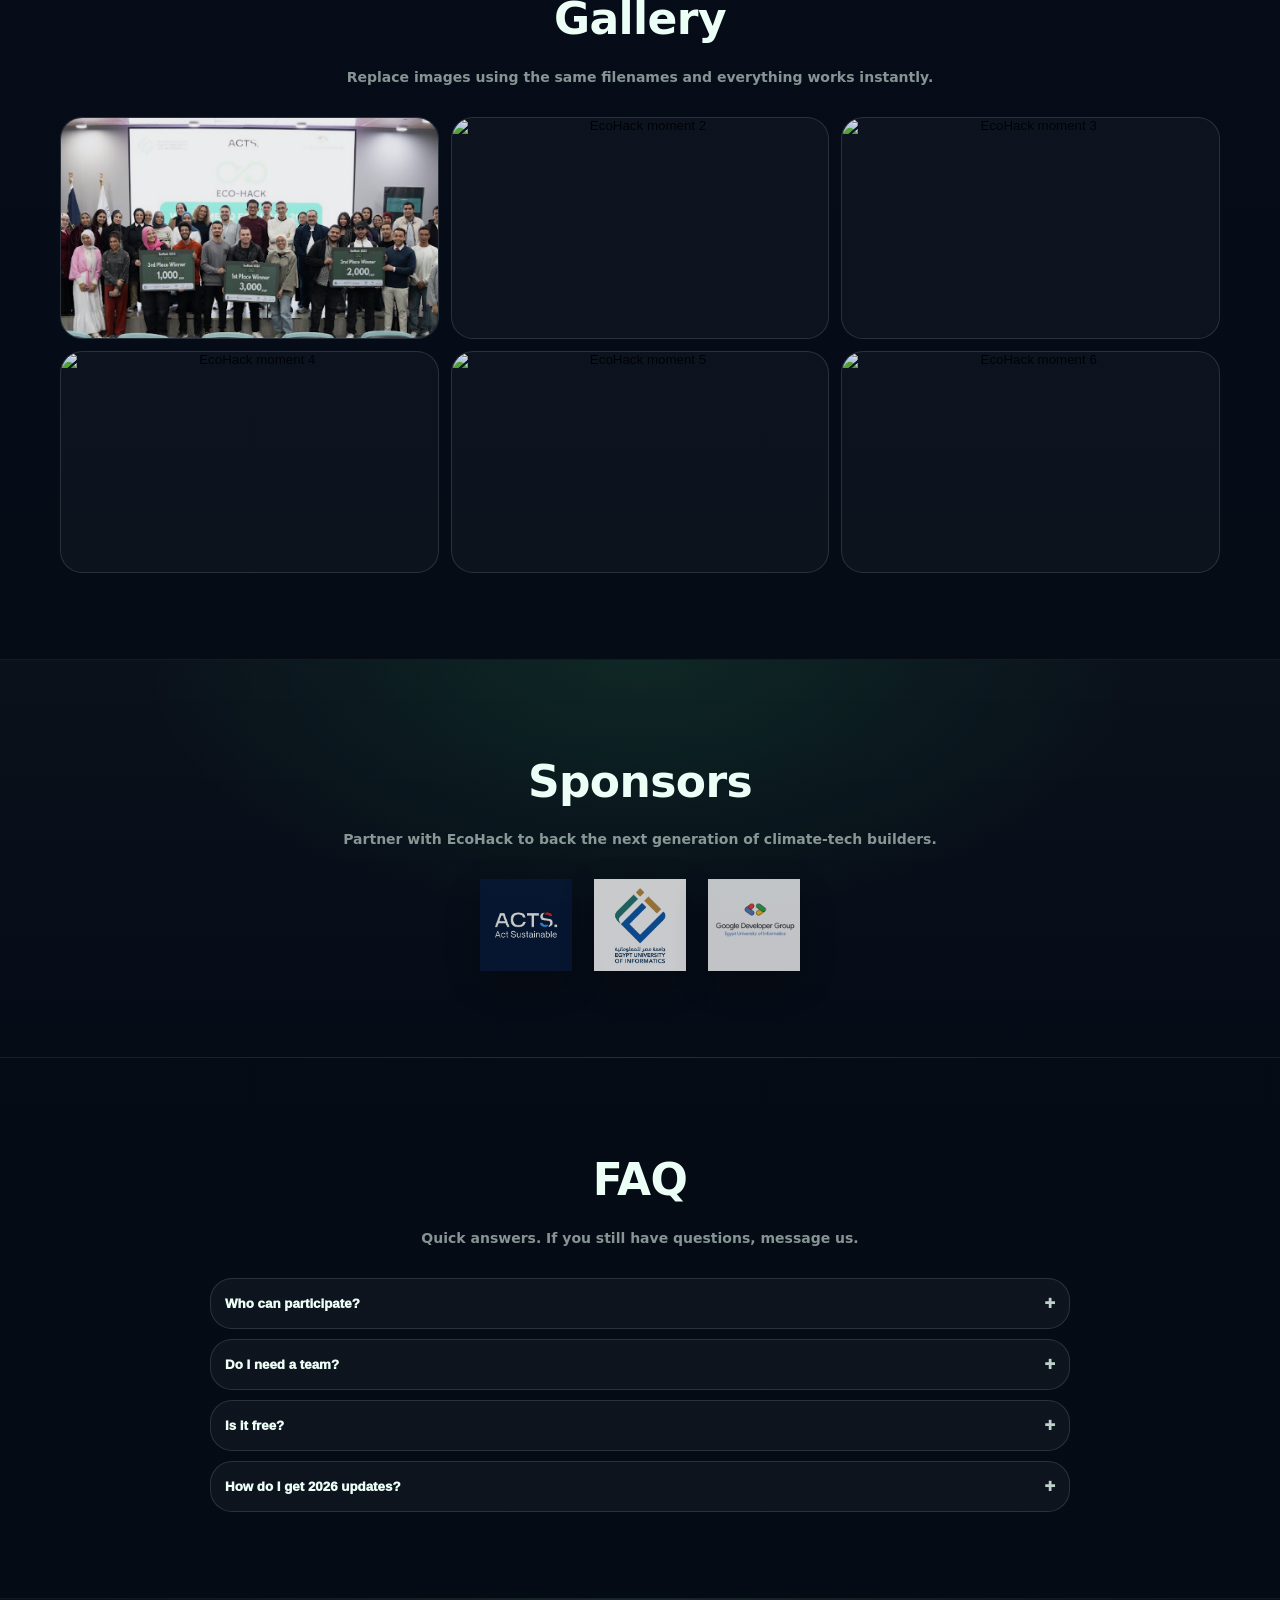
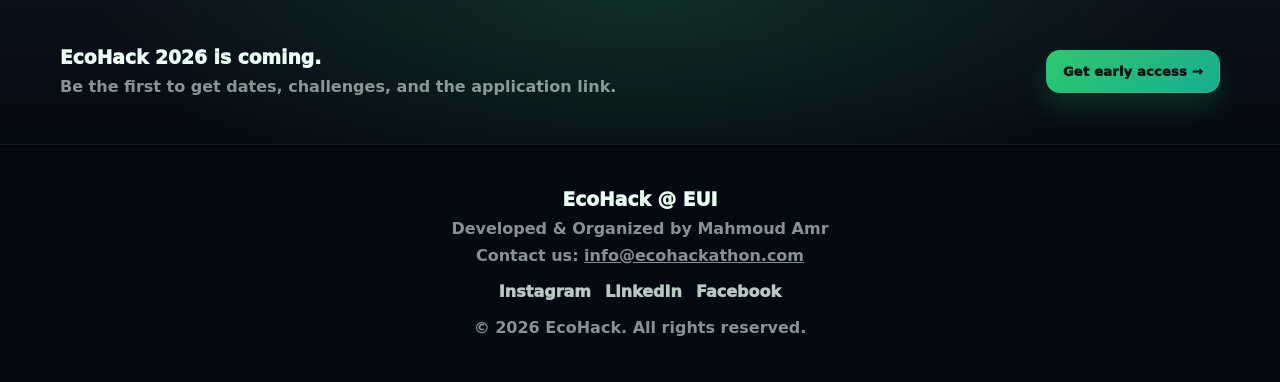
==== commit 663bc574: "Update index.html" ====
--- a/index.html
+++ b/index.html
@@ -3,445 +3,340 @@
 <head>
   <meta charset="UTF-8" />
   <meta name="viewport" content="width=device-width, initial-scale=1.0" />
-  <title>EcoHack — Sustainability Hackathon</title>
-  <meta name="description" content="EcoHack is an annual sustainability hackathon—builders, designers, and innovators shipping real climate solutions in 36 hours." />
-  <meta name="theme-color" content="#07120F" />
-
-  <!-- Open Graph -->
-  <meta property="og:title" content="EcoHack — Sustainability Hackathon" />
-  <meta property="og:description" content="Build real climate solutions in 36 hours. Workshops, mentors, prizes, and community." />
+  <title>EcoHack</title>
+  <meta name="description" content="EcoHack is an annual sustainability hackathon at Egypt University of Informatics—bringing builders together to debug the planet." />
+  <meta name="theme-color" content="#050B14" />
+
+  <!-- Open Graph (add your real og image) -->
+  <meta property="og:title" content="EcoHack — Debug the Planet" />
+  <meta property="og:description" content="An annual sustainability hackathon at EUI—building real climate & sustainability tech." />
   <meta property="og:type" content="website" />
-  <!-- Replace with your image path -->
   <meta property="og:image" content="images/og.jpg" />
-
-  <!-- Favicon (optional) -->
-  <link rel="icon" href="images/favicon.png" />
-
-  <link rel="preconnect" href="https://fonts.googleapis.com" />
-  <!-- Optional: if you want Inter from Google Fonts, uncomment:
-  <link rel="preconnect" href="https://fonts.gstatic.com" crossorigin />
-  <link href="https://fonts.googleapis.com/css2?family=Inter:wght@400;600;700;800;900&display=swap" rel="stylesheet" />
-  -->
 
   <link rel="stylesheet" href="css/styles.css" />
   <script src="js/script.js" defer></script>
 </head>
 
 <body>
-  <!-- Skip link -->
-  <a class="skip-link" href="#main">Skip to content</a>
-
-  <!-- Header -->
-  <header class="header" data-header>
-    <div class="container nav">
-      <a class="brand" href="#top" aria-label="EcoHack home">
+  <header class="header" id="top">
+    <nav class="container navbar">
+      <a href="#top" class="logo" aria-label="EcoHack Home">
         <img src="images/logo.png" alt="EcoHack Logo" />
         <span>EcoHack</span>
       </a>
 
-      <nav class="nav-links" data-nav>
-        <a href="#about">About</a>
-        <a href="#tracks">Tracks</a>
-        <a href="#schedule">Schedule</a>
-        <a href="#sponsors">Sponsors</a>
-        <a href="#faq">FAQ</a>
-      </nav>
-
-      <div class="nav-actions">
-        <!-- Replace with your application/updates link -->
-        <a class="btn btn-primary" href="https://forms.gle/GDMTArye8ce1FmNr8" target="_blank" rel="noopener noreferrer">
-          Get 2026 Updates
-        </a>
-
-        <button class="icon-btn" type="button" aria-label="Open menu" aria-expanded="false" aria-controls="mobileMenu" data-menu-btn>
-          <span class="icon-bars" aria-hidden="true"></span>
-        </button>
-      </div>
-    </div>
-
-    <!-- Mobile menu -->
-    <div class="mobile-menu" id="mobileMenu" data-mobile-menu>
-      <div class="container mobile-menu-inner">
-        <a href="#about" data-close>About</a>
-        <a href="#tracks" data-close>Tracks</a>
-        <a href="#schedule" data-close>Schedule</a>
-        <a href="#sponsors" data-close>Sponsors</a>
-        <a href="#faq" data-close>FAQ</a>
-
-        <a class="btn btn-primary w-full" href="https://forms.gle/GDMTArye8ce1FmNr8" target="_blank" rel="noopener noreferrer" data-close>
-          Get 2026 Updates
-        </a>
-      </div>
-    </div>
+      <button class="hamburger" aria-label="Open menu" aria-expanded="false" aria-controls="navMenu">
+        <span class="bar"></span><span class="bar"></span><span class="bar"></span>
+      </button>
+
+      <ul class="nav-menu" id="navMenu">
+        <li><a href="#about" class="nav-link">About</a></li>
+        <li><a href="#tracks" class="nav-link">Tracks</a></li>
+        <li><a href="#how" class="nav-link">How it works</a></li>
+        <li><a href="#editions" class="nav-link">Editions</a></li>
+        <li><a href="#gallery" class="nav-link">Gallery</a></li>
+        <li><a href="#sponsors" class="nav-link">Sponsors</a></li>
+        <li><a href="#faq" class="nav-link">FAQ</a></li>
+      </ul>
+
+      <a class="btn btn-primary nav-cta" href="https://forms.gle/GDMTArye8ce1FmNr8" target="_blank" rel="noopener noreferrer">
+        Get early access →
+      </a>
+    </nav>
   </header>
 
-  <main id="main">
+  <main>
     <!-- HERO -->
-    <section class="hero" id="top">
-      <div class="hero-bg" aria-hidden="true"></div>
-      <div class="hero-grid" aria-hidden="true">
-        <span></span><span></span><span></span><span></span>
+    <section class="hero" aria-label="Hero">
+      <div class="hero-bg" aria-hidden="true">
+        <div class="glow"></div>
+        <div class="grid-noise"></div>
+
+        <div class="stars" data-stars></div>
+
+        <div class="blob a" data-parallax="0.35"></div>
+        <div class="blob b" data-parallax="0.22"></div>
+        <div class="blob c" data-parallax="0.14"></div>
+
+        <div class="hero-vignette"></div>
       </div>
 
       <div class="container hero-inner">
-        <div class="hero-left">
-          <div class="hero-kicker">
-            <span class="dot"></span>
-            <span>Annual sustainability hackathon</span>
-          </div>
-
-          <h1 class="hero-title">
-            Build climate solutions that ship.
-          </h1>
-
-          <p class="hero-subtitle">
-            EcoHack brings builders, designers, and innovators together to tackle real environmental challenges—
-            with mentors, workshops, and a high-signal community.
+        <div class="hero-card">
+          <div class="badge"><span class="dot"></span> Egypt’s sustainability hackathon</div>
+
+          <h1>EcoHack</h1>
+          <p class="hero-lead">
+            A community that comes together every year to <strong>debug the planet</strong>—from climate resilience
+            to smart cities, water, and circular economy.
           </p>
 
-          <div class="hero-meta">
-            <!-- Replace these with your real info -->
-            <span class="pill">📍 EUI — Knowledge City</span>
-            <span class="pill">⏱ 36 hours</span>
-            <span class="pill">🗓 <strong>Dates TBA (2026)</strong></span>
-          </div>
-
-          <div class="hero-ctas">
+          <div class="hero-actions">
             <a class="btn btn-primary" href="https://forms.gle/GDMTArye8ce1FmNr8" target="_blank" rel="noopener noreferrer">
-              Get early access →
+              Get early access for 2026 →
             </a>
-            <a class="btn btn-ghost" href="#about">
-              Explore the mission
-            </a>
-          </div>
-
-          <div class="stats">
-            <div class="stat">
-              <div class="stat-num">150+</div>
-              <div class="stat-label">Hackers</div>
+            <a class="btn btn-secondary" href="#editions">Explore past editions</a>
+            <a class="btn btn-ghost" href="#sponsors">Sponsor EcoHack</a>
+          </div>
+
+          <div class="trust-row" aria-label="Trust indicators">
+            <span class="trust-pill">Hosted at EUI</span>
+            <span class="trust-pill">Mentors + workshops</span>
+            <span class="trust-pill">Impact-first projects</span>
+          </div>
+
+          <div class="stats" role="list" aria-label="EcoHack highlights">
+            <div class="stat" role="listitem"><div class="n">150+</div><div class="l">Builders</div></div>
+            <div class="stat" role="listitem"><div class="n">36</div><div class="l">Hours</div></div>
+            <div class="stat" role="listitem"><div class="n">Mentors</div><div class="l">& Workshops</div></div>
+            <div class="stat" role="listitem"><div class="n">EUI</div><div class="l">Knowledge City</div></div>
+          </div>
+        </div>
+
+        <div class="hero-side">
+          <div class="side-card">
+            <h3>Build fast</h3>
+            <p>Real problems, real mentors, real prototypes—shipped in a weekend.</p>
+          </div>
+          <div class="side-card">
+            <h3>Learn deeply</h3>
+            <p>Workshops + office hours to get you unblocked when it matters.</p>
+          </div>
+          <div class="side-card">
+            <h3>Community first</h3>
+            <p>A high-signal community for climate + sustainability builders.</p>
+          </div>
+
+          <div class="side-card">
+            <h3>2026 snapshot</h3>
+            <div class="kpi-grid">
+              <div class="kpi"><div class="t">Applications</div><div class="v">Soon</div></div>
+              <div class="kpi"><div class="t">Dates</div><div class="v">TBA</div></div>
+              <div class="kpi"><div class="t">Tracks</div><div class="v">8+</div></div>
+              <div class="kpi"><div class="t">Teams</div><div class="v">TBA</div></div>
             </div>
-            <div class="stat">
-              <div class="stat-num">36</div>
-              <div class="stat-label">Hours</div>
-            </div>
-            <div class="stat">
-              <div class="stat-num">Mentors</div>
-              <div class="stat-label">& Workshops</div>
-            </div>
-            <div class="stat">
-              <div class="stat-num">Teams</div>
-              <div class="stat-label">Ship demos</div>
-            </div>
-          </div>
-
-          <div class="trust-row" aria-label="Hosted and supported by">
-            <span class="trust-label">Hosted at</span>
-            <div class="trust-logos">
-              <!-- Replace with real logos -->
-              <img src="images/host-1.png" alt="Host logo 1" loading="lazy" />
-              <img src="images/host-2.png" alt="Host logo 2" loading="lazy" />
-              <img src="images/host-3.png" alt="Host logo 3" loading="lazy" />
-            </div>
-          </div>
-        </div>
-
-        <div class="hero-right">
-          <div class="hero-card">
-            <div class="hero-card-top">
-              <h2>EcoHack 2026</h2>
-              <p>Be the first to receive dates, challenges, and application links.</p>
-            </div>
-
-            <div class="hero-card-points">
-              <div class="point">
-                <span class="point-icon">⚡</span>
-                <div>
-                  <strong>Build fast</strong>
-                  <p>From idea → prototype → demo in a weekend.</p>
-                </div>
-              </div>
-              <div class="point">
-                <span class="point-icon">🧭</span>
-                <div>
-                  <strong>Get unblocked</strong>
-                  <p>Office hours, mentors, and structured check-ins.</p>
-                </div>
-              </div>
-              <div class="point">
-                <span class="point-icon">🏆</span>
-                <div>
-                  <strong>Win & get recognized</strong>
-                  <p>Prizes, spotlight, and real opportunities.</p>
-                </div>
-              </div>
-            </div>
-
-            <a class="btn btn-primary w-full" href="https://forms.gle/GDMTArye8ce1FmNr8" target="_blank" rel="noopener noreferrer">
-              Get early access →
-            </a>
-
-            <div class="small muted">
-              No spam. Just mission control updates.
-            </div>
-          </div>
-
-          <div class="hero-media">
-            <!-- Replace with your best photo -->
-            <img src="images/hero-photo.jpg" alt="Participants building at EcoHack" loading="lazy" />
-            <div class="media-caption">
-              <span class="badge">EcoHack</span>
-              <span>Builders collaborating on sustainability prototypes</span>
-            </div>
           </div>
         </div>
       </div>
     </section>
 
     <!-- ABOUT -->
-    <section class="section" id="about">
-      <div class="container section-head">
-        <h2>Code for a greener tomorrow</h2>
-        <p>
-          EcoHack is not just a weekend event—it’s a builder community. Each edition brings new challenges, stronger
-          mentors, and higher-impact demos.
-        </p>
-      </div>
-
-      <div class="container about-grid">
-        <div class="card card-lg">
+    <section id="about" class="section">
+      <div class="container split">
+        <div class="card">
           <h3>Why EcoHack</h3>
           <p>
-            Climate progress doesn’t happen from slides. It happens when builders ship tools that change behavior,
-            reduce waste, optimize cities, and improve resilience.
+            Climate problems won’t be solved by talks alone. EcoHack exists to turn students into builders—shipping
+            prototypes that move sustainability forward.
           </p>
-          <div class="bullets">
-            <div class="bullet">Mentors who unblock you fast</div>
-            <div class="bullet">Workshops that level you up</div>
-            <div class="bullet">A curated, high-signal community</div>
-          </div>
-        </div>
-
-        <div class="card card-lg">
-          <h3>Who it’s for</h3>
-          <p>
-            University students and early-career builders—developers, designers, product thinkers, and sustainability
-            enthusiasts.
-          </p>
-          <div class="tags">
-            <span>Developers</span>
-            <span>Designers</span>
-            <span>Data/AI</span>
-            <span>Product</span>
-            <span>Climate</span>
-            <span>IoT</span>
-          </div>
-        </div>
-
-        <div class="card card-lg about-photo">
-          <img src="images/about-photo.jpg" alt="EcoHack moment" loading="lazy" />
-          <div class="photo-overlay">
-            <div class="badge">On-site</div>
-            <div class="muted">Hands-on building + mentor feedback</div>
-          </div>
+          <div class="icon-row">
+            <span class="chip">Mentorship</span>
+            <span class="chip">Workshops</span>
+            <span class="chip">Impact</span>
+            <span class="chip">Community</span>
+          </div>
+        </div>
+
+        <div class="media">
+          <img src="images/event-photo-1.jpg" alt="EcoHack participants building together" loading="lazy" />
+          <div class="caption">
+            <span class="tag">EcoHack</span>
+            <span>Builders collaborating at EUI</span>
+          </div>
+        </div>
+      </div>
+
+      <div class="container" style="margin-top:12px">
+        <div class="grid cols-3">
+          <div class="card"><h3>Mentors that unblock you</h3><p>Technical + product guidance to ship a demo you’re proud of.</p></div>
+          <div class="card"><h3>Prizes & recognition</h3><p>We celebrate excellence, creativity, and real-world impact.</p></div>
+          <div class="card"><h3>Strong vibes</h3><p>High energy, high focus—balanced with community moments.</p></div>
         </div>
       </div>
     </section>
 
     <!-- TRACKS -->
-    <section class="section section-alt" id="tracks">
-      <div class="container section-head">
-        <h2>Tracks</h2>
-        <p>
-          Each edition evolves. These tracks represent the kinds of sustainability-first problems we love.
-        </p>
-      </div>
-
-      <div class="container track-grid">
-        <article class="track">
-          <div class="track-icon">♻️</div>
-          <h3>Smart Waste</h3>
-          <p>Reduce, track, and optimize waste collection and recycling.</p>
-        </article>
-
-        <article class="track">
-          <div class="track-icon">🏙️</div>
-          <h3>Green Cities</h3>
-          <p>Urban infrastructure powered by data and sustainability.</p>
-        </article>
-
-        <article class="track">
-          <div class="track-icon">🌞</div>
-          <h3>Renewable Energy</h3>
-          <p>Solar, storage, monitoring, and energy intelligence.</p>
-        </article>
-
-        <article class="track">
-          <div class="track-icon">🌾</div>
-          <h3>AgriTech</h3>
-          <p>IoT + AI for resilient and efficient food systems.</p>
-        </article>
-
-        <article class="track">
-          <div class="track-icon">💧</div>
-          <h3>Water Conservation</h3>
-          <p>Monitoring, purification, leak detection, smart usage.</p>
-        </article>
-
-        <article class="track">
-          <div class="track-icon">📚</div>
-          <h3>Climate Education</h3>
-          <p>Tools that turn awareness into action and habit change.</p>
-        </article>
-      </div>
-
-      <div class="container callout">
+    <section id="tracks" class="section tint">
+      <div class="container">
+        <div class="section-head">
+          <h2 class="section-title">Tracks</h2>
+          <p class="section-subtitle">Each edition evolves—mission stays: build sustainability-first technology.</p>
+        </div>
+
+        <div class="grid cols-4">
+          <div class="card"><h3>Smart Waste</h3><p>Reduce, track, optimize waste & collection.</p></div>
+          <div class="card"><h3>Green Cities</h3><p>Urban infrastructure with data and sustainability.</p></div>
+          <div class="card"><h3>Renewables</h3><p>Solar, wind, storage, and energy intelligence.</p></div>
+          <div class="card"><h3>AgriTech</h3><p>IoT + AI for resilient food systems.</p></div>
+          <div class="card"><h3>Water</h3><p>Monitoring, purification, and smarter usage.</p></div>
+          <div class="card"><h3>Circular Economy</h3><p>Recycling, reuse, upcycling materials.</p></div>
+          <div class="card"><h3>Climate Education</h3><p>Tools to raise awareness and action.</p></div>
+          <div class="card"><h3>Resilience</h3><p>Predict, mitigate, and adapt to climate risks.</p></div>
+        </div>
+      </div>
+    </section>
+
+    <!-- HOW IT WORKS -->
+    <section id="how" class="section">
+      <div class="container">
+        <div class="section-head">
+          <h2 class="section-title">How it works</h2>
+          <p class="section-subtitle">A simple flow that helps you build fast and present confidently.</p>
+        </div>
+
+        <div class="grid cols-3">
+          <div class="card">
+            <div class="step"><div class="num">1</div><div><h3>Apply</h3><p>Get early access to the 2026 application.</p></div></div>
+          </div>
+          <div class="card">
+            <div class="step"><div class="num">2</div><div><h3>Build</h3><p>Work with mentors + workshops to ship a prototype.</p></div></div>
+          </div>
+          <div class="card">
+            <div class="step"><div class="num">3</div><div><h3>Demo</h3><p>Pitch, get feedback, and win prizes & recognition.</p></div></div>
+          </div>
+        </div>
+      </div>
+    </section>
+
+    <!-- EDITIONS -->
+    <section id="editions" class="section tint">
+      <div class="container">
+        <div class="section-head">
+          <h2 class="section-title">Editions</h2>
+          <p class="section-subtitle">Recaps + upcoming edition in one place.</p>
+        </div>
+
+        <div class="grid cols-3">
+          <article class="card edition">
+            <div class="top"><span class="year">2024</span><span class="pill">Past</span></div>
+            <h3>EcoHack 2024</h3>
+            <p>Early momentum and strong community building.</p>
+            <a class="text-link" href="#">Recap →</a>
+          </article>
+
+          <article class="card edition">
+            <div class="top"><span class="year">2025</span><span class="pill">Past</span></div>
+            <h3>EcoHack 2025</h3>
+            <p>Projects across water, education, smart cities, and sustainability.</p>
+            <a class="text-link" href="#">Recap →</a>
+          </article>
+
+          <article class="card edition">
+            <div class="top"><span class="year">2026</span><span class="pill live">Upcoming</span></div>
+            <h3>EcoHack 2026</h3>
+            <p>Dates and challenges will be announced soon. Get early access first.</p>
+            <a class="btn btn-primary" href="https://forms.gle/GDMTArye8ce1FmNr8" target="_blank" rel="noopener noreferrer">Get early access →</a>
+          </article>
+        </div>
+      </div>
+    </section>
+
+    <!-- GALLERY -->
+    <section id="gallery" class="section">
+      <div class="container">
+        <div class="section-head">
+          <h2 class="section-title">Gallery</h2>
+          <p class="section-subtitle">Replace images using the same filenames and everything works instantly.</p>
+        </div>
+
+        <div class="gallery" data-gallery>
+          <button class="gallery-item" data-full="images/gallery-1.jpg" aria-label="Open gallery image 1"><img src="images/gallery-1.jpg" alt="EcoHack moment 1" loading="lazy"></button>
+          <button class="gallery-item" data-full="images/gallery-2.jpg" aria-label="Open gallery image 2"><img src="images/gallery-2.jpg" alt="EcoHack moment 2" loading="lazy"></button>
+          <button class="gallery-item" data-full="images/gallery-3.jpg" aria-label="Open gallery image 3"><img src="images/gallery-3.jpg" alt="EcoHack moment 3" loading="lazy"></button>
+          <button class="gallery-item" data-full="images/gallery-4.jpg" aria-label="Open gallery image 4"><img src="images/gallery-4.jpg" alt="EcoHack moment 4" loading="lazy"></button>
+          <button class="gallery-item" data-full="images/gallery-5.jpg" aria-label="Open gallery image 5"><img src="images/gallery-5.jpg" alt="EcoHack moment 5" loading="lazy"></button>
+          <button class="gallery-item" data-full="images/gallery-6.jpg" aria-label="Open gallery image 6"><img src="images/gallery-6.jpg" alt="EcoHack moment 6" loading="lazy"></button>
+        </div>
+      </div>
+    </section>
+
+    <!-- SPONSORS -->
+    <section id="sponsors" class="section tint">
+      <div class="container">
+        <div class="section-head">
+          <h2 class="section-title">Sponsors</h2>
+          <p class="section-subtitle">Partner with EcoHack to back the next generation of climate-tech builders.</p>
+        </div>
+
+        <div class="sponsors">
+          <img src="images/sponsor-logo-1.jpg" alt="Sponsor logo" loading="lazy">
+          <img src="images/sponsor-logo-2.png" alt="Sponsor logo" loading="lazy">
+          <img src="images/gdg-logo-eui-white.png" alt="Sponsor logo" loading="lazy">
+        </div>
+      </div>
+    </section>
+
+    <!-- FAQ -->
+    <section id="faq" class="section">
+      <div class="container">
+        <div class="section-head">
+          <h2 class="section-title">FAQ</h2>
+          <p class="section-subtitle">Quick answers. If you still have questions, message us.</p>
+        </div>
+
+        <div class="faq">
+          <div class="faq-item">
+            <button class="faq-q" type="button">Who can participate?</button>
+            <div class="faq-a"><p>University students and early-career builders who care about sustainability & climate tech.</p></div>
+          </div>
+
+          <div class="faq-item">
+            <button class="faq-q" type="button">Do I need a team?</button>
+            <div class="faq-a"><p>You can apply solo—team formation happens at the start.</p></div>
+          </div>
+
+          <div class="faq-item">
+            <button class="faq-q" type="button">Is it free?</button>
+            <div class="faq-a"><p>Yes. Sponsors make it accessible.</p></div>
+          </div>
+
+          <div class="faq-item">
+            <button class="faq-q" type="button">How do I get 2026 updates?</button>
+            <div class="faq-a"><p>Use the “Get early access” button and you’ll be first to know when applications open.</p></div>
+          </div>
+        </div>
+      </div>
+    </section>
+
+    <!-- CTA STRIP -->
+    <section class="cta-strip" aria-label="Call to action">
+      <div class="container cta-inner">
         <div>
-          <h3>Want the 2026 challenges?</h3>
-          <p>We announce the problems closer to the event. Get notified first.</p>
-        </div>
-        <a class="btn btn-primary" href="https://forms.gle/GDMTArye8ce1FmNr8" target="_blank" rel="noopener noreferrer">
-          Notify me →
+          <h3 style="font-weight:1000">EcoHack 2026 is coming.</h3>
+          <p>Be the first to get dates, challenges, and the application link.</p>
+        </div>
+        <a href="https://forms.gle/GDMTArye8ce1FmNr8" target="_blank" rel="noopener noreferrer" class="btn btn-primary">
+          Get early access →
         </a>
       </div>
     </section>
-
-    <!-- SCHEDULE -->
-    <section class="section" id="schedule">
-      <div class="container section-head">
-        <h2>Typical weekend flow</h2>
-        <p>A simple structure that helps teams ship, learn, and present strong demos.</p>
-      </div>
-
-      <div class="container schedule-grid">
-        <div class="schedule-card">
-          <div class="schedule-day">Day 1</div>
-          <h3>Kickoff & build</h3>
-          <ul class="timeline">
-            <li><span class="t">Morning</span><span class="d">Check-in & opening</span></li>
-            <li><span class="t">Midday</span><span class="d">Team formation & ideation</span></li>
-            <li><span class="t">Afternoon</span><span class="d">Workshops + hacking sprint</span></li>
-            <li><span class="t">Evening</span><span class="d">Mentor rounds + build</span></li>
-          </ul>
-        </div>
-
-        <div class="schedule-card">
-          <div class="schedule-day">Day 2</div>
-          <h3>Ship & demo</h3>
-          <ul class="timeline">
-            <li><span class="t">Morning</span><span class="d">Final sprint</span></li>
-            <li><span class="t">Midday</span><span class="d">Pitch prep</span></li>
-            <li><span class="t">Afternoon</span><span class="d">Demos & judging</span></li>
-            <li><span class="t">Evening</span><span class="d">Awards & closing</span></li>
-          </ul>
-        </div>
-      </div>
-    </section>
-
-    <!-- SPONSORS -->
-    <section class="section section-alt" id="sponsors">
-      <div class="container section-head">
-        <h2>Sponsors</h2>
-        <p>We partner with organizations that share our vision for sustainability and impact.</p>
-      </div>
-
-      <div class="container sponsor-wall" aria-label="Sponsor logos">
-        <!-- Replace with your sponsors -->
-        <img src="images/sponsor-1.png" alt="Sponsor 1" loading="lazy" />
-        <img src="images/sponsor-2.png" alt="Sponsor 2" loading="lazy" />
-        <img src="images/sponsor-3.png" alt="Sponsor 3" loading="lazy" />
-        <img src="images/sponsor-4.png" alt="Sponsor 4" loading="lazy" />
-        <img src="images/sponsor-5.png" alt="Sponsor 5" loading="lazy" />
-        <img src="images/sponsor-6.png" alt="Sponsor 6" loading="lazy" />
-      </div>
-
-      <div class="container sponsor-cta">
-        <div class="card sponsor-card">
-          <h3>Want to sponsor EcoHack?</h3>
-          <p>Get access to top student builders and support real climate innovation.</p>
-          <!-- Replace with your sponsor deck / email -->
-          <a class="btn btn-primary" href="mailto:info@ecohackathon.com">Email us →</a>
-        </div>
-      </div>
-    </section>
-
-    <!-- FAQ -->
-    <section class="section" id="faq">
-      <div class="container section-head">
-        <h2>FAQ</h2>
-        <p>Quick answers. If you still have questions, reach out.</p>
-      </div>
-
-      <div class="container faq" data-accordion>
-        <details class="faq-item">
-          <summary>Who can participate?</summary>
-          <div class="faq-body">
-            EcoHack is open to university students and early-career builders who care about sustainability.
-          </div>
-        </details>
-
-        <details class="faq-item">
-          <summary>Do I need a team?</summary>
-          <div class="faq-body">
-            You can come solo—team formation happens at the start.
-          </div>
-        </details>
-
-        <details class="faq-item">
-          <summary>Is it free?</summary>
-          <div class="faq-body">
-            Yes. Sponsors make it possible to keep EcoHack accessible.
-          </div>
-        </details>
-
-        <details class="faq-item">
-          <summary>What if I’m a beginner?</summary>
-          <div class="faq-body">
-            Totally welcome. We run workshops and mentor office hours designed to get beginners shipping.
-          </div>
-        </details>
-      </div>
-
-      <div class="container bottom-cta">
-        <div class="bottom-cta-inner">
-          <div>
-            <h3>EcoHack 2026 is coming.</h3>
-            <p>Be the first to get dates, challenges, and application links.</p>
-          </div>
-          <a class="btn btn-primary" href="https://forms.gle/GDMTArye8ce1FmNr8" target="_blank" rel="noopener noreferrer">
-            Get early access →
-          </a>
-        </div>
-      </div>
-    </section>
   </main>
 
-  <!-- Footer -->
   <footer class="footer">
-    <div class="container footer-inner">
-      <div class="footer-left">
-        <div class="footer-brand">
-          <img src="images/logo.png" alt="EcoHack Logo" />
-          <div>
-            <strong>EcoHack</strong>
-            <div class="muted">Sustainability hackathon</div>
-          </div>
-        </div>
-
-        <p class="muted">
-          Built with care. Organized by EcoHack team.
-        </p>
-      </div>
-
-      <div class="footer-right">
-        <a href="mailto:info@ecohackathon.com">info@ecohackathon.com</a>
-        <div class="footer-links">
-          <a href="https://www.instagram.com/ecohackathon" target="_blank" rel="noopener noreferrer">Instagram</a>
-          <a href="https://www.linkedin.com/company/ecohack/" target="_blank" rel="noopener noreferrer">LinkedIn</a>
-          <a href="https://www.facebook.com/share/1DwdWNRnn2" target="_blank" rel="noopener noreferrer">Facebook</a>
-        </div>
-        <div class="muted">© <span data-year></span> EcoHack. All rights reserved.</div>
-      </div>
+    <div class="container">
+      <h3 style="font-weight:1000">EcoHack @ EUI</h3>
+      <p>Developed & Organized by <strong>Mahmoud Amr</strong></p>
+      <p>Contact us: <a href="mailto:info@ecohackathon.com">info@ecohackathon.com</a></p>
+      <div class="social">
+        <a href="https://www.instagram.com/ecohackathon" target="_blank" rel="noopener noreferrer">Instagram</a>
+        <a href="https://www.linkedin.com/company/ecohack/" target="_blank" rel="noopener noreferrer">LinkedIn</a>
+        <a href="https://www.facebook.com/share/1DwdWNRnn2" target="_blank" rel="noopener noreferrer">Facebook</a>
+      </div>
+      <p class="small">&copy; <span id="yearNow"></span> EcoHack. All rights reserved.</p>
     </div>
   </footer>
+
+  <!-- Gallery Modal -->
+  <div class="modal" id="galleryModal" aria-hidden="true" role="dialog" aria-label="Image viewer">
+    <div class="modal-backdrop" data-close></div>
+    <div class="modal-body" role="document">
+      <button class="modal-close" type="button" aria-label="Close" data-close>×</button>
+      <img id="modalImg" alt="Gallery image" />
+      <div class="modal-actions">
+        <button class="modal-btn" type="button" id="prevImg" aria-label="Previous image">←</button>
+        <button class="modal-btn" type="button" id="nextImg" aria-label="Next image">→</button>
+      </div>
+    </div>
+  </div>
 </body>
 </html>
--- a/css/styles.css
+++ b/css/styles.css
@@ -1,624 +1,660 @@
+/* EcoHack — premium landing (TreeHacks-inspired vibe, original)
+   Author: you
+*/
+
 :root{
-  --bg: #0B1F1A;
-  --bg2:#071612;
-  --surface:#112D27;
-  --surface2: rgba(17,45,39,.65);
-  --border: rgba(255,255,255,.10);
-
-  --text:#EAFAF1;
-  --muted: rgba(234,250,241,.72);
-  --muted2: rgba(234,250,241,.55);
+  --bg0:#050B14;
+  --bg1:#070F1E;
+  --bg2:#0B1F1A;
+
+  --surface: rgba(255,255,255,.06);
+  --surface2: rgba(255,255,255,.09);
+  --border: rgba(255,255,255,.12);
+
+  --text:#ECFFF6;
+  --muted: rgba(236,255,246,.72);
+  --muted2: rgba(236,255,246,.56);
 
   --green:#2ECC71;
   --teal:#1ABC9C;
   --blue:#5DADE2;
+  --purple:#AF7AC5;
   --yellow:#F4D03F;
   --red:#EC7063;
-  --purple:#AF7AC5;
-
-  --shadow: 0 20px 40px rgba(0,0,0,.35);
-  --radius: 18px;
-
-  --mx: 0px; /* updated by JS */
-  --my: 0px;
+
+  --shadow: 0 24px 60px rgba(0,0,0,.45);
+  --shadow2: 0 14px 38px rgba(0,0,0,.28);
+
+  --r-lg: 22px;
+  --r-md: 16px;
+  --r-sm: 12px;
+
+  --max: 1200px;
+
+  --mx:0px;
+  --my:0px;
 }
 
 *{margin:0;padding:0;box-sizing:border-box}
 html{scroll-behavior:smooth}
 body{
-  font-family: Inter, system-ui, -apple-system, Segoe UI, Roboto, sans-serif;
-  background: radial-gradient(1200px 600px at 50% -10%, rgba(46,204,113,.18), transparent 60%),
-              radial-gradient(900px 500px at 20% 10%, rgba(93,173,226,.10), transparent 60%),
-              linear-gradient(180deg, var(--bg2), var(--bg));
+  font-family: ui-sans-serif, system-ui, -apple-system, Segoe UI, Roboto, Inter, Arial, sans-serif;
+  background:
+    radial-gradient(1200px 700px at 55% -10%, rgba(46,204,113,.18), transparent 60%),
+    radial-gradient(900px 500px at 15% 10%, rgba(93,173,226,.12), transparent 60%),
+    radial-gradient(700px 500px at 90% 25%, rgba(175,122,197,.10), transparent 60%),
+    linear-gradient(180deg, var(--bg1), var(--bg0));
   color: var(--text);
-  line-height:1.6;
+  line-height:1.65;
   overflow-x:hidden;
 }
 
-.container{max-width:1200px;margin:0 auto;padding:0 20px}
-
-/* Header */
+img{max-width:100%;display:block}
+a{color:inherit}
+.container{
+  width:min(var(--max), 100%);
+  margin:0 auto;
+  padding:0 20px;
+}
+
+.sr-only{
+  position:absolute;width:1px;height:1px;padding:0;margin:-1px;overflow:hidden;clip:rect(0,0,0,0);white-space:nowrap;border:0
+}
+
+/* ---------------- Header ---------------- */
 .header{
-  position:fixed;top:0;left:0;width:100%;
+  position:fixed; inset:0 0 auto 0;
   z-index:1000;
-  background: rgba(7,22,18,.70);
-  border-bottom:1px solid var(--border);
-  backdrop-filter: blur(10px);
-}
-.navbar{display:flex;align-items:center;justify-content:space-between;padding:14px 0;gap:16px}
-.logo{display:flex;align-items:center;gap:10px;text-decoration:none;color:var(--text);font-weight:800;letter-spacing:.2px}
+  background: rgba(5,11,20,.55);
+  border-bottom: 1px solid rgba(255,255,255,.10);
+  backdrop-filter: blur(14px);
+}
+.navbar{
+  display:flex;
+  align-items:center;
+  justify-content:space-between;
+  gap:14px;
+  padding:14px 0;
+}
+.logo{
+  display:flex;align-items:center;gap:10px;
+  text-decoration:none;
+  font-weight:950;
+  letter-spacing:.2px;
+}
 .logo img{height:30px;width:auto}
-.nav-menu{display:flex;list-style:none;gap:22px;align-items:center}
-.nav-link{color:var(--muted);text-decoration:none;font-weight:600;transition:color .2s ease}
-.nav-link:hover{color:var(--green)}
+.logo span{font-size:16px}
+
+.nav-menu{
+  list-style:none;
+  display:flex;
+  gap:18px;
+  align-items:center;
+}
+.nav-link{
+  text-decoration:none;
+  color: var(--muted);
+  font-weight:800;
+  font-size:13px;
+  letter-spacing:.25px;
+  padding:8px 10px;
+  border-radius: 999px;
+  transition: background .2s ease, color .2s ease, transform .2s ease;
+}
+.nav-link:hover{
+  color: var(--text);
+  background: rgba(255,255,255,.06);
+  transform: translateY(-1px);
+}
+
 .hamburger{
-  display:none;background:none;border:none;cursor:pointer;
-}
-.bar{display:block;width:26px;height:3px;margin:5px 0;background:rgba(234,250,241,.92);border-radius:20px}
-
-.cta-button{
+  display:none;
+  background: transparent;
+  border:0;
+  cursor:pointer;
+  padding:8px;
+  border-radius: 12px;
+}
+.hamburger:hover{background: rgba(255,255,255,.06)}
+.bar{
+  display:block;
+  width:26px;height:3px;margin:5px 0;
+  background: rgba(236,255,246,.92);
+  border-radius: 999px;
+}
+
+/* Buttons */
+.btn{
   display:inline-flex;align-items:center;justify-content:center;
+  gap:8px;
+  padding:10px 16px;
+  border-radius: 14px;
+  border: 1px solid rgba(255,255,255,.14);
   text-decoration:none;
-  padding:10px 16px;
-  border-radius:12px;
-  font-weight:800;
-  transition:transform .2s ease, background .2s ease, border-color .2s ease, color .2s ease;
-  border:1px solid rgba(255,255,255,.12);
+  font-weight:950;
+  font-size: 13px;
+  letter-spacing:.25px;
+  transition: transform .18s ease, background .18s ease, border-color .18s ease, box-shadow .18s ease, color .18s ease;
+  user-select:none;
+}
+.btn:hover{transform: translateY(-2px)}
+.btn-primary{
   background: linear-gradient(135deg, rgba(46,204,113,.98), rgba(26,188,156,.92));
-  color:#06130f;
-  box-shadow: 0 10px 22px rgba(46,204,113,.18);
-}
-.cta-button:hover{transform: translateY(-2px)}
-.cta-button.secondary{
+  color:#04110E;
+  box-shadow: 0 14px 26px rgba(46,204,113,.18);
+  border-color: rgba(46,204,113,.28);
+}
+.btn-primary:hover{box-shadow: 0 18px 34px rgba(46,204,113,.22)}
+.btn-secondary{
   background: rgba(255,255,255,.06);
   color: var(--text);
-  border-color: rgba(255,255,255,.14);
-  box-shadow:none;
-}
-.cta-button.secondary:hover{background: rgba(255,255,255,.10)}
+}
+.btn-secondary:hover{background: rgba(255,255,255,.10)}
+.btn-ghost{
+  border-color: transparent;
+  background: transparent;
+  color: var(--muted);
+}
+.btn-ghost:hover{background: rgba(255,255,255,.06); color: var(--text)}
+
 .nav-cta{white-space:nowrap}
 
-/* Hero */
+/* ---------------- Hero ---------------- */
 .hero{
   position:relative;
   min-height:100vh;
-  padding-top:86px;
+  padding-top: 86px;
   display:flex;
   align-items:center;
-  justify-content:center;
-}
-.space{
-  position:absolute;inset:0;
+}
+.hero-bg{
+  position:absolute; inset:0;
   overflow:hidden;
 }
-.space-vignette{
-  position:absolute;inset:-20%;
-  background: radial-gradient(60% 60% at 50% 40%, transparent, rgba(0,0,0,.55) 70%, rgba(0,0,0,.75));
+.hero-vignette{
+  position:absolute; inset:-25%;
+  background: radial-gradient(60% 60% at 50% 35%, transparent, rgba(0,0,0,.55) 70%, rgba(0,0,0,.8));
   pointer-events:none;
 }
-
-.hero-content{position:relative;z-index:2;padding:36px 0 60px}
-.hero-card{
-  position:relative;
-  background: linear-gradient(180deg, rgba(17,45,39,.65), rgba(17,45,39,.38));
-  border:1px solid rgba(255,255,255,.12);
-  border-radius: 22px;
-  padding: 28px 24px;
-  box-shadow: var(--shadow);
-  backdrop-filter: blur(12px);
-  max-width: 860px;
-  margin: 0 auto;
-}
-.pill{
-  display:inline-flex;align-items:center;gap:10px;
-  padding:7px 12px;
-  border-radius: 999px;
-  border:1px solid rgba(46,204,113,.35);
-  background: rgba(46,204,113,.10);
-  color: rgba(234,250,241,.92);
-  font-weight:800;
-  font-size: 13px;
-}
-.pill .dot{width:8px;height:8px;border-radius:999px;background: var(--green); box-shadow:0 0 18px rgba(46,204,113,.5)}
-.hero h1{
-  font-size: clamp(48px, 7vw, 88px);
-  line-height:1.02;
-  margin: 14px 0 8px;
-  letter-spacing: -1px;
-}
-.hero-lead{
-  color: var(--muted);
-  font-size: 18px;
-  max-width: 720px;
-}
-.hero-lead strong{color: var(--text)}
-.hero-actions{
-  display:flex;gap:12px;flex-wrap:wrap;
-  margin-top:18px;
-}
-
-.stats-row{
-  margin-top: 22px;
-  display:grid;
-  grid-template-columns: repeat(4, minmax(0,1fr));
-  gap: 12px;
-}
-.stat{
-  border:1px solid rgba(255,255,255,.10);
-  background: rgba(255,255,255,.04);
-  border-radius: 16px;
-  padding: 12px;
-}
-.stat-number{font-weight:900;font-size:18px}
-.stat-label{color: var(--muted2); font-weight:700; font-size:12px; margin-top:2px}
-
-.hero-mini-grid{
-  margin-top: 18px;
-  display:grid;
-  grid-template-columns: repeat(3, minmax(0,1fr));
-  gap: 12px;
-  max-width: 980px;
-  margin-left:auto;margin-right:auto;
-}
-.mini-card{
-  border-radius: 18px;
-  border: 1px solid rgba(255,255,255,.10);
-  background: rgba(17,45,39,.45);
-  backdrop-filter: blur(10px);
-  padding: 14px;
-  box-shadow: 0 12px 26px rgba(0,0,0,.18);
-}
-.mini-card h3{font-size: 16px;margin-bottom:4px}
-.mini-card p{color: var(--muted2); font-weight:600; font-size: 13px}
-
-/* Space: stars */
-.stars{position:absolute;inset:0}
+.grid-noise{
+  position:absolute; inset:0;
+  background:
+    linear-gradient(rgba(255,255,255,.04) 1px, transparent 1px),
+    linear-gradient(90deg, rgba(255,255,255,.04) 1px, transparent 1px);
+  background-size: 54px 54px;
+  opacity:.10;
+  mask-image: radial-gradient(60% 60% at 50% 30%, rgba(0,0,0,1), rgba(0,0,0,0));
+  pointer-events:none;
+}
+.glow{
+  position:absolute;
+  width:900px;height:900px;
+  left:50%;top:-380px;
+  transform: translateX(-50%);
+  background: radial-gradient(circle, rgba(46,204,113,.22), rgba(93,173,226,.12), transparent 60%);
+  filter: blur(10px);
+  opacity:.9;
+  pointer-events:none;
+}
+
+/* Stars */
+.stars{position:absolute; inset:0}
 .star{
   position:absolute;
-  width:2px;height:2px;border-radius:999px;
-  background: rgba(234,250,241,.9);
-  opacity:.75;
-  box-shadow: 0 0 10px rgba(234,250,241,.35);
+  width:2px;height:2px;border-radius: 999px;
+  background: rgba(236,255,246,.92);
+  box-shadow: 0 0 10px rgba(236,255,246,.35);
   animation: twinkle 2.8s ease-in-out infinite;
 }
-.star.big{width:3px;height:3px;opacity:.85}
+.star.big{width:3px;height:3px}
 @keyframes twinkle{
   0%,100%{transform:scale(.9);opacity:.55}
   50%{transform:scale(1.4);opacity:1}
 }
 
-/* Planets */
-.planet{
+/* Floating blobs */
+.blob{
   position:absolute;
-  border-radius:999px;
-  filter: drop-shadow(0 18px 30px rgba(0,0,0,.55));
-  transform: translate(calc(var(--mx) * 0.0), calc(var(--my) * 0.0));
-}
-.planet-left{
-  width: 260px;height:260px;
-  left:-70px;top:140px;
+  border-radius: 999px;
+  filter: blur(0px) drop-shadow(0 18px 30px rgba(0,0,0,.55));
+  opacity:.9;
+}
+.blob.a{
+  width: 300px;height: 300px;
+  left: -90px; top: 140px;
   background:
-    radial-gradient(circle at 30% 30%, rgba(255,255,255,.20), transparent 40%),
-    radial-gradient(circle at 70% 60%, rgba(46,204,113,.30), transparent 55%),
-    linear-gradient(135deg, rgba(93,173,226,.25), rgba(46,204,113,.20)),
-    rgba(17,45,39,.92);
-}
-.planet-right{
-  width: 340px;height:340px;
-  right:-120px;top:40px;
+    radial-gradient(circle at 30% 30%, rgba(255,255,255,.18), transparent 45%),
+    linear-gradient(145deg, rgba(93,173,226,.20), rgba(46,204,113,.18)),
+    rgba(18,42,36,.95);
+}
+.blob.b{
+  width: 420px;height: 420px;
+  right:-160px; top: 40px;
   background:
-    radial-gradient(circle at 35% 25%, rgba(255,255,255,.18), transparent 45%),
-    radial-gradient(circle at 70% 65%, rgba(175,122,197,.22), transparent 55%),
-    linear-gradient(145deg, rgba(26,188,156,.22), rgba(46,204,113,.18)),
-    rgba(17,45,39,.92);
-}
-.planet-bottom{
-  width: 520px;height:520px;
-  left: 50%;bottom:-340px;
+    radial-gradient(circle at 35% 25%, rgba(255,255,255,.14), transparent 55%),
+    linear-gradient(145deg, rgba(175,122,197,.18), rgba(46,204,113,.12)),
+    rgba(18,42,36,.95);
+}
+.blob.c{
+  width: 560px;height: 560px;
+  left: 50%; bottom: -360px;
   transform: translateX(-50%);
   background:
-    radial-gradient(circle at 30% 30%, rgba(255,255,255,.15), transparent 45%),
-    radial-gradient(circle at 70% 65%, rgba(93,173,226,.16), transparent 55%),
+    radial-gradient(circle at 30% 30%, rgba(255,255,255,.10), transparent 55%),
     linear-gradient(180deg, rgba(46,204,113,.12), rgba(0,0,0,0)),
-    rgba(17,45,39,.92);
-  opacity:.9;
-}
-
-/* Rings */
-.ring{
-  position:absolute;border-radius:999px;
-  border:1px solid rgba(234,250,241,.10);
-  box-shadow: inset 0 0 40px rgba(46,204,113,.08);
-  pointer-events:none;
-}
-.ring-1{width:520px;height:520px;left:10%;top:5%;transform:rotate(12deg)}
-.ring-2{width:720px;height:720px;right:-10%;top:20%;transform:rotate(-18deg)}
-
-/* Rockets */
-.rocket{
-  position:absolute;
-  width: 68px;
-  opacity:.95;
-  filter: drop-shadow(0 14px 20px rgba(0,0,0,.45));
-  transform-origin: center;
-}
-.rocket svg{width:100%;height:auto;display:block}
-.rocket .trail{
-  position:absolute;
-  left:50%;
-  top: 62%;
-  width: 220px;
-  height: 3px;
-  transform: translateX(-10px) rotate(180deg);
-  background: linear-gradient(90deg, rgba(46,204,113,0), rgba(46,204,113,.55), rgba(93,173,226,.35), rgba(255,255,255,0));
-  filter: blur(0.2px);
-  opacity:.65;
-  border-radius: 99px;
-}
-.flame{animation: flame 0.22s ease-in-out infinite alternate}
-.flame2{animation: flame2 0.18s ease-in-out infinite alternate}
-@keyframes flame{from{transform:translateY(0)}to{transform:translateY(1.4px)}}
-@keyframes flame2{from{transform:translateY(0)}to{transform:translateY(2.2px)}}
-
-/* Rocket flight paths (loops) */
-.rocket-a{top:18%;left:-90px; animation: flyA 9.5s linear infinite; }
-.rocket-b{top:58%;left:-120px; animation: flyB 12.5s linear infinite; width:58px; opacity:.9}
-.rocket-c{top:36%;right:-120px; animation: flyC 11.2s linear infinite; width:62px; opacity:.85}
-
-@keyframes flyA{
-  0%{transform: translate(-10px, 40px) rotate(12deg)}
-  30%{transform: translate(28vw, -20px) rotate(18deg)}
-  60%{transform: translate(62vw, 80px) rotate(6deg)}
-  100%{transform: translate(120vw, -40px) rotate(16deg)}
-}
-@keyframes flyB{
-  0%{transform: translate(-10px, 0) rotate(8deg)}
-  25%{transform: translate(22vw, 40px) rotate(14deg)}
-  55%{transform: translate(58vw, -30px) rotate(6deg)}
-  100%{transform: translate(120vw, 20px) rotate(12deg)}
-}
-@keyframes flyC{
-  0%{transform: translate(10px, 0) rotate(190deg)}
-  35%{transform: translate(-30vw, -60px) rotate(200deg)}
-  70%{transform: translate(-70vw, 60px) rotate(188deg)}
-  100%{transform: translate(-120vw, -20px) rotate(198deg)}
-}
-
-/* Shooting stars */
-.shoot{
-  position:absolute;
-  width:220px;height:2px;
-  background: linear-gradient(90deg, rgba(234,250,241,0), rgba(234,250,241,.85), rgba(46,204,113,.45), rgba(234,250,241,0));
-  opacity:.6;
-  transform: rotate(-18deg);
-  filter: blur(.2px);
-  border-radius:99px;
-  animation: shoot 6.5s linear infinite;
-}
-.shoot-1{top:22%;left:-40%;animation-delay: .3s}
-.shoot-2{top:44%;left:-60%;animation-delay: 2.2s;opacity:.45}
-.shoot-3{top:10%;left:-70%;animation-delay: 4.1s;opacity:.38}
-@keyframes shoot{
-  0%{transform:translateX(0) rotate(-18deg);opacity:0}
-  10%{opacity:.65}
-  100%{transform:translateX(180vw) rotate(-18deg);opacity:0}
-}
-
-/* Sections */
-.section{padding:84px 0}
+    rgba(18,42,36,.95);
+}
+
+/* subtle parallax transforms set via JS */
+[data-parallax]{
+  transform: translate(calc(var(--mx) * 0px), calc(var(--my) * 0px));
+  will-change: transform;
+}
+
+.hero-inner{
+  position:relative;
+  z-index:2;
+  padding: 52px 0 66px;
+  display:grid;
+  grid-template-columns: 1.05fr .95fr;
+  gap: 18px;
+  align-items:start;
+}
+
+.hero-card{
+  border-radius: var(--r-lg);
+  background: linear-gradient(180deg, rgba(255,255,255,.08), rgba(255,255,255,.04));
+  border: 1px solid rgba(255,255,255,.14);
+  box-shadow: var(--shadow);
+  padding: 26px 22px;
+  backdrop-filter: blur(16px);
+}
+.badge{
+  display:inline-flex;align-items:center;gap:10px;
+  padding:7px 12px;
+  border-radius: 999px;
+  border:1px solid rgba(46,204,113,.35);
+  background: rgba(46,204,113,.10);
+  color: rgba(236,255,246,.92);
+  font-weight:950;
+  font-size:12px;
+  letter-spacing:.25px;
+}
+.badge .dot{
+  width:8px;height:8px;border-radius:999px;
+  background: var(--green);
+  box-shadow: 0 0 18px rgba(46,204,113,.5);
+}
+
+.hero h1{
+  font-size: clamp(44px, 6.6vw, 78px);
+  line-height:1.02;
+  margin: 12px 0 10px;
+  letter-spacing: -1px;
+}
+.hero-lead{
+  color: var(--muted);
+  font-size: 16px;
+  max-width: 66ch;
+  font-weight:650;
+}
+.hero-lead strong{color: var(--text)}
+.hero-actions{display:flex; gap:10px; flex-wrap:wrap; margin-top:18px}
+
+.trust-row{
+  display:flex;
+  gap:10px;
+  flex-wrap:wrap;
+  align-items:center;
+  margin-top: 14px;
+  color: var(--muted2);
+  font-weight:800;
+  font-size:12px;
+}
+.trust-pill{
+  padding: 7px 10px;
+  border-radius: 999px;
+  border: 1px solid rgba(255,255,255,.12);
+  background: rgba(255,255,255,.04);
+}
+
+.stats{
+  margin-top: 18px;
+  display:grid;
+  grid-template-columns: repeat(4, minmax(0,1fr));
+  gap: 10px;
+}
+.stat{
+  border-radius: var(--r-md);
+  border: 1px solid rgba(255,255,255,.10);
+  background: rgba(255,255,255,.04);
+  padding: 12px;
+}
+.stat .n{font-weight:1000;font-size:16px}
+.stat .l{color: var(--muted2); font-weight:850; font-size:11px; margin-top:2px}
+
+.hero-side{
+  display:grid;
+  gap: 12px;
+}
+.side-card{
+  border-radius: var(--r-lg);
+  border: 1px solid rgba(255,255,255,.12);
+  background: linear-gradient(180deg, rgba(17,45,39,.38), rgba(17,45,39,.22));
+  padding: 18px;
+  box-shadow: var(--shadow2);
+  backdrop-filter: blur(12px);
+}
+.side-card h3{font-size:15px; font-weight:1000}
+.side-card p{color: var(--muted2); font-weight:650; font-size:13px; margin-top:4px}
+
+.kpi-grid{
+  display:grid;
+  grid-template-columns: repeat(2, minmax(0,1fr));
+  gap: 10px;
+}
+.kpi{
+  border-radius: var(--r-md);
+  border: 1px solid rgba(255,255,255,.10);
+  background: rgba(255,255,255,.04);
+  padding: 12px;
+}
+.kpi .t{color: var(--muted2); font-weight:850; font-size:11px}
+.kpi .v{font-weight:1000; margin-top:4px}
+
+/* ---------------- Sections ---------------- */
+.section{padding: 86px 0}
+.section-head{
+  text-align:center;
+  margin-bottom: 28px;
+}
 .section-title{
-  text-align:center;
-  font-size: clamp(28px, 4.2vw, 46px);
+  font-size: clamp(26px, 4.2vw, 44px);
   letter-spacing:-.6px;
-  margin-bottom: 10px;
 }
 .section-subtitle{
-  text-align:center;
+  margin: 10px auto 0;
+  max-width: 74ch;
   color: var(--muted2);
-  max-width: 720px;
-  margin: 0 auto 34px;
-  font-weight:600;
-}
-
-.section-tinted{
-  background: radial-gradient(700px 360px at 50% 0%, rgba(46,204,113,.12), transparent 60%),
-              linear-gradient(180deg, rgba(17,45,39,.20), rgba(7,22,18,.35));
-  border-top:1px solid rgba(255,255,255,.06);
-  border-bottom:1px solid rgba(255,255,255,.06);
-}
-.section-tinted-soft{
-  background: linear-gradient(180deg, rgba(17,45,39,.10), rgba(7,22,18,.26));
-  border-top:1px solid rgba(255,255,255,.06);
-}
-
-.highlight{color: var(--green)}
-
-.two-col{
-  display:grid;
-  grid-template-columns: 1.1fr .9fr;
-  gap: 18px;
+  font-weight:650;
+  font-size: 14px;
+}
+
+.tint{
+  background:
+    radial-gradient(800px 420px at 50% 0%, rgba(46,204,113,.12), transparent 62%),
+    linear-gradient(180deg, rgba(255,255,255,.02), rgba(255,255,255,.00));
+  border-top: 1px solid rgba(255,255,255,.06);
+  border-bottom: 1px solid rgba(255,255,255,.06);
+}
+
+.grid{
+  display:grid;
+  gap: 12px;
+}
+.grid.cols-3{grid-template-columns: repeat(3, minmax(0,1fr))}
+.grid.cols-4{grid-template-columns: repeat(4, minmax(0,1fr))}
+.grid.cols-2{grid-template-columns: repeat(2, minmax(0,1fr))}
+
+.card{
+  border-radius: var(--r-lg);
+  border: 1px solid rgba(255,255,255,.12);
+  background: rgba(255,255,255,.04);
+  padding: 16px;
+  box-shadow: 0 12px 26px rgba(0,0,0,.18);
+}
+.card h3{font-size:15px;font-weight:1000}
+.card p{margin-top:6px;color: var(--muted2);font-weight:650;font-size:13px}
+
+.split{
+  display:grid;
+  grid-template-columns: 1.05fr .95fr;
+  gap: 14px;
   align-items: stretch;
 }
-.panel{
-  background: rgba(255,255,255,.04);
-  border:1px solid rgba(255,255,255,.10);
-  border-radius: var(--radius);
-  padding: 18px;
-  box-shadow: 0 18px 34px rgba(0,0,0,.22);
-  backdrop-filter: blur(10px);
-}
-.panel.media{padding:14px}
-.panel.media img{width:100%;border-radius: 14px;display:block}
-.caption{margin-top:10px;display:flex;gap:10px;align-items:center;color:var(--muted2);font-weight:700;font-size:12px;flex-wrap:wrap}
-
-.chips{display:flex;flex-wrap:wrap;gap:10px;margin-top:12px}
+.media{
+  border-radius: var(--r-lg);
+  border: 1px solid rgba(255,255,255,.12);
+  background: rgba(255,255,255,.03);
+  overflow:hidden;
+}
+.media img{width:100%;height:100%;object-fit:cover}
+.caption{
+  display:flex;gap:10px;flex-wrap:wrap;align-items:center;
+  padding: 12px 14px;
+  color: var(--muted2);
+  font-weight:800;
+  font-size:12px;
+  border-top: 1px solid rgba(255,255,255,.08);
+}
+.tag{
+  font-size:10px;
+  text-transform:uppercase;
+  letter-spacing:.35px;
+  font-weight:1000;
+  padding: 4px 10px;
+  border-radius: 999px;
+  background: rgba(26,188,156,.92);
+  color: #04110E;
+}
+
+/* Feature list */
+.icon-row{
+  display:flex; gap:10px; flex-wrap:wrap; margin-top: 12px;
+}
 .chip{
   border:1px solid rgba(255,255,255,.12);
   background: rgba(255,255,255,.05);
   border-radius: 999px;
   padding: 6px 10px;
-  font-weight:800;
+  font-weight:950;
   font-size:12px;
-  color: rgba(234,250,241,.86);
-}
-
-/* Feature cards */
-.feature-grid{
-  margin-top: 16px;
+  color: rgba(236,255,246,.88);
+}
+
+/* Steps */
+.step{
+  display:flex; gap:12px;
+  align-items:flex-start;
+}
+.step .num{
+  width:34px;height:34px;border-radius: 12px;
+  display:flex;align-items:center;justify-content:center;
+  background: rgba(46,204,113,.14);
+  border:1px solid rgba(46,204,113,.28);
+  font-weight:1000;
+}
+.step p{margin-top:2px}
+
+/* Editions */
+.edition{
+  position:relative;
+  overflow:hidden;
+}
+.edition .top{
+  display:flex;justify-content:space-between;align-items:center;margin-bottom:8px
+}
+.pill{
+  font-size:11px;
+  font-weight:1000;
+  padding:6px 10px;
+  border-radius: 999px;
+  border:1px solid rgba(255,255,255,.12);
+  background: rgba(255,255,255,.04);
+  color: rgba(236,255,246,.88);
+}
+.pill.live{
+  border-color: rgba(46,204,113,.30);
+  background: rgba(46,204,113,.12);
+}
+.edition .year{font-weight:1000}
+.text-link{
+  display:inline-flex;
+  margin-top: 10px;
+  font-weight:1000;
+  text-decoration:none;
+  color: rgba(236,255,246,.92);
+}
+.text-link:hover{color: var(--green)}
+
+/* Sponsors */
+.sponsors{
+  display:flex;flex-wrap:wrap;
+  justify-content:center;
+  gap: 22px;
+  margin-top: 18px;
+}
+.sponsors img{
+  max-height: 92px;
+  opacity:.78;
+  filter: drop-shadow(0 12px 18px rgba(0,0,0,.35));
+  transition: opacity .18s ease, transform .18s ease;
+}
+.sponsors img:hover{opacity:1; transform: translateY(-2px)}
+
+/* Gallery */
+.gallery{
   display:grid;
   grid-template-columns: repeat(3, minmax(0,1fr));
   gap: 12px;
 }
-.feature-card{
-  background: rgba(17,45,39,.35);
-  border:1px solid rgba(255,255,255,.10);
-  border-radius: var(--radius);
-  padding: 16px;
-}
-.feature-card p{color: var(--muted2); font-weight:600}
-
-/* Tracks grid */
-.tracks-grid{
-  display:grid;
-  grid-template-columns: repeat(4, minmax(0,1fr));
-  gap: 12px;
-}
-.track-card{
-  background: rgba(17,45,39,.38);
-  border:1px solid rgba(255,255,255,.10);
-  border-radius: var(--radius);
-  padding: 16px;
-  transition: transform .2s ease, border-color .2s ease, background .2s ease;
-}
-.track-card:hover{
-  transform: translateY(-4px);
-  border-color: rgba(46,204,113,.35);
-  background: rgba(17,45,39,.52);
-}
-.track-card h3{font-size:15px;margin-bottom:6px}
-.track-card p{color: var(--muted2); font-weight:600; font-size:13px}
-
-/* Callout */
-.callout{
-  margin-top: 20px;
-  display:flex;
-  gap: 12px;
-  align-items:center;
-  justify-content:space-between;
-  padding: 16px;
-  border-radius: var(--radius);
-  border:1px solid rgba(255,255,255,.10);
-  background: rgba(255,255,255,.04);
-}
-.callout p{color: var(--muted2); font-weight:600}
-
-/* Agenda (your vibe) */
-.agenda-section{
-  background: #0B1F1A;
-  padding: 84px 5%;
-  border-top:1px solid rgba(255,255,255,.06);
-  border-bottom:1px solid rgba(255,255,255,.06);
-}
-.agenda-title{
-  text-align:center;
-  font-size: clamp(26px, 3.6vw, 42px);
-  margin-bottom: 46px;
-  color: var(--green);
-  letter-spacing:-.6px;
-}
-.agenda-wrapper{
-  display:grid;
-  grid-template-columns: repeat(auto-fit, minmax(340px, 1fr));
-  gap: 16px;
-}
-.agenda-card{
-  background: rgba(17,45,39,.72);
-  border-radius: 22px;
-  padding: 22px;
-  box-shadow: var(--shadow);
-  border:1px solid rgba(255,255,255,.10);
-  backdrop-filter: blur(10px);
-}
-.agenda-card h3{font-size:18px;margin-bottom:14px}
-.agenda-item{
-  display:flex;gap:14px;
-  padding: 12px 0;
-  border-bottom: 1px solid rgba(255,255,255,.08);
-}
-.agenda-item:last-child{border-bottom:none}
-.agenda-time{min-width:120px;font-weight:900;color: var(--green);font-size: 12px}
-.agenda-item p{margin:0;font-size:13px;color: rgba(234,250,241,.92);font-weight:600}
-.tag{
-  margin-left: 8px;
-  padding: 4px 10px;
-  border-radius: 20px;
-  font-size: 10px;
-  font-weight: 900;
-  text-transform: uppercase;
-}
-.tag.hacking{background: var(--green); color:#0B1F1A}
-.tag.break{background: var(--blue); color:#0B1F1A}
-.tag.talk{background: var(--yellow); color:#0B1F1A}
-.tag.judging{background: var(--red); color:#0B1F1A}
-.tag.logistics{background: #95A5A6; color:#0B1F1A}
-.tag.official{background: var(--teal); color:#0B1F1A}
-.tag.engagement{background: #F39C12; color:#0B1F1A}
-
-/* Editions */
-.editions-grid{
-  display:grid;
-  grid-template-columns: repeat(3, minmax(0,1fr));
-  gap: 12px;
-}
-.edition-card{
-  background: rgba(17,45,39,.38);
-  border:1px solid rgba(255,255,255,.10);
-  border-radius: var(--radius);
-  padding: 16px;
-}
-.edition-card.featured{
-  background: linear-gradient(180deg, rgba(46,204,113,.16), rgba(17,45,39,.48));
-  border-color: rgba(46,204,113,.30);
-}
-.edition-top{display:flex;justify-content:space-between;align-items:center;margin-bottom:8px}
-.edition-year{font-weight:1000;letter-spacing:.2px}
-.edition-pill{
-  font-weight:900;font-size:11px;
-  padding: 6px 10px;border-radius: 999px;
-  border:1px solid rgba(255,255,255,.12);
-  color: rgba(234,250,241,.86);
-  background: rgba(255,255,255,.04);
-}
-.edition-pill.live{border-color: rgba(46,204,113,.35); background: rgba(46,204,113,.10); color: rgba(234,250,241,.95)}
-.text-link{color: rgba(234,250,241,.92); text-decoration:none; font-weight:900}
-.text-link:hover{color: var(--green)}
-
-/* Gallery */
-.gallery-grid{
-  display:grid;
-  grid-template-columns: repeat(3, minmax(0,1fr));
-  gap: 12px;
-}
 .gallery-item{
-  border:1px solid rgba(255,255,255,.10);
+  border-radius: var(--r-lg);
+  border: 1px solid rgba(255,255,255,.12);
   background: rgba(255,255,255,.03);
-  border-radius: 18px;
   overflow:hidden;
   cursor:pointer;
   padding:0;
 }
 .gallery-item img{
-  width:100%;height: 220px;object-fit:cover;display:block;
+  width:100%;
+  height: 220px;
+  object-fit:cover;
+  opacity:.92;
   transition: transform .25s ease, opacity .25s ease;
-  opacity:.92;
-}
-.gallery-item:hover img{transform: scale(1.03); opacity:1}
-
-/* Sponsors */
-.sponsors-grid{
-  display:flex;flex-wrap:wrap;justify-content:center;gap:24px;margin-top: 18px;
-}
-.sponsors-grid img{
-  max-height: 120px;
-  opacity:.75;
-  transition: opacity .2s ease, transform .2s ease;
-  filter: drop-shadow(0 12px 18px rgba(0,0,0,.35));
-}
-.sponsors-grid img:hover{opacity:1;transform: translateY(-2px)}
+}
+.gallery-item:hover img{transform: scale(1.035); opacity: 1}
 
 /* FAQ */
-.faq-container{max-width: 860px;margin:0 auto}
+.faq{
+  width:min(860px, 100%);
+  margin: 0 auto;
+  display:grid;
+  gap: 10px;
+}
 .faq-item{
-  border:1px solid rgba(255,255,255,.10);
-  background: rgba(17,45,39,.30);
-  border-radius: 16px;
-  margin-bottom: 10px;
+  border-radius: var(--r-lg);
+  border: 1px solid rgba(255,255,255,.12);
+  background: rgba(255,255,255,.04);
   overflow:hidden;
 }
-.faq-question{
+.faq-q{
   width:100%;
+  border:0;
+  background: transparent;
+  color: var(--text);
+  padding: 14px 14px;
+  font-weight:1000;
+  cursor:pointer;
+  display:flex;align-items:center;justify-content:space-between;
   text-align:left;
-  background:none;
-  border:none;
-  color: var(--text);
-  font-weight:1000;
-  padding: 14px 14px;
-  cursor:pointer;
-  display:flex;
-  align-items:center;
-  justify-content:space-between;
-}
-.faq-question::after{
+}
+.faq-q::after{
   content:"+";
   font-size: 18px;
   opacity:.8;
   transition: transform .2s ease;
 }
-.faq-item.active .faq-question::after{transform: rotate(45deg)}
-.faq-answer{max-height:0;overflow:hidden;transition:max-height .25s ease}
-.faq-answer p{padding: 0 14px 14px;color: var(--muted2);font-weight:650}
-
-/* CTA Strip */
+.faq-item.active .faq-q::after{transform: rotate(45deg)}
+.faq-a{
+  max-height:0;
+  overflow:hidden;
+  transition: max-height .25s ease;
+}
+.faq-a p{
+  padding: 0 14px 14px;
+  color: var(--muted2);
+  font-weight:650;
+  font-size: 13px;
+}
+
+/* CTA strip */
 .cta-strip{
+  border-top: 1px solid rgba(255,255,255,.06);
+  background:
+    radial-gradient(900px 360px at 50% 0%, rgba(46,204,113,.16), transparent 60%),
+    linear-gradient(180deg, rgba(255,255,255,.02), rgba(0,0,0,.10));
   padding: 44px 0;
-  background: radial-gradient(900px 360px at 50% 0%, rgba(46,204,113,.18), transparent 60%),
-              linear-gradient(180deg, rgba(17,45,39,.10), rgba(7,22,18,.24));
-  border-top:1px solid rgba(255,255,255,.06);
-}
-.cta-strip-inner{
-  display:flex;align-items:center;justify-content:space-between;gap:12px;flex-wrap:wrap;
-}
-.cta-strip p{color: var(--muted2); font-weight:650}
+}
+.cta-inner{
+  display:flex;align-items:center;justify-content:space-between;
+  gap: 12px;
+  flex-wrap:wrap;
+}
+.cta-inner p{color: var(--muted2); font-weight:650}
 
 /* Footer */
 .footer{
-  padding: 36px 0;
+  padding: 40px 0;
   border-top: 1px solid rgba(255,255,255,.08);
-  background: rgba(0,0,0,.12);
+  background: rgba(0,0,0,.14);
   text-align:center;
 }
-.footer-container p{color: var(--muted2); font-weight:650}
-.social-links{display:flex;justify-content:center;gap:14px;flex-wrap:wrap;margin:10px 0}
-.social-links a{color: rgba(234,250,241,.75);text-decoration:none;font-weight:800}
-.social-links a:hover{color: var(--text)}
-.muted{color: rgba(234,250,241,.55)}
+.footer p{color: var(--muted2); font-weight:650}
+.social{
+  display:flex;justify-content:center;gap:14px;flex-wrap:wrap;
+  margin: 10px 0;
+}
+.social a{
+  text-decoration:none;
+  color: rgba(236,255,246,.78);
+  font-weight:950;
+}
+.social a:hover{color: var(--text)}
+.small{color: rgba(236,255,246,.55)}
 
 /* Modal */
 .modal{
-  position:fixed;inset:0;
+  position:fixed; inset:0;
   display:none;
-  z-index:2000;
+  z-index: 2000;
 }
 .modal.show{display:block}
 .modal-backdrop{
-  position:absolute;inset:0;background: rgba(0,0,0,.75);
-  backdrop-filter: blur(8px);
-}
-.modal-content{
+  position:absolute; inset:0;
+  background: rgba(0,0,0,.75);
+  backdrop-filter: blur(10px);
+}
+.modal-body{
   position:relative;
-  width:min(980px, 92vw);
+  width: min(980px, 92vw);
   margin: 9vh auto 0;
-  background: rgba(17,45,39,.85);
+  border-radius: var(--r-lg);
   border:1px solid rgba(255,255,255,.12);
-  border-radius: 18px;
+  background: rgba(10,20,28,.78);
+  box-shadow: var(--shadow);
   padding: 12px;
-  box-shadow: var(--shadow);
-}
-.modal-content img{width:100%;height:auto;border-radius: 14px;display:block}
+}
+.modal-body img{border-radius: 16px}
 .modal-close{
-  position:absolute;right: 12px;top: 10px;
-  width: 38px;height:38px;border-radius: 12px;
-  border:1px solid rgba(255,255,255,.12);
+  position:absolute; top:10px; right:10px;
+  width: 40px;height:40px;
+  border-radius: 14px;
+  border: 1px solid rgba(255,255,255,.14);
   background: rgba(255,255,255,.06);
   color: var(--text);
   font-size: 22px;
   cursor:pointer;
 }
-.modal-actions{display:flex;justify-content:space-between;gap:10px;margin-top:10px}
+.modal-actions{
+  display:flex;
+  gap: 10px;
+  margin-top: 10px;
+}
 .modal-btn{
   flex:1;
   border-radius: 14px;
-  border:1px solid rgba(255,255,255,.12);
+  border:1px solid rgba(255,255,255,.14);
   background: rgba(255,255,255,.06);
   color: var(--text);
   font-weight:1000;
@@ -627,33 +663,34 @@
 }
 
 /* Responsive */
-@media (max-width: 920px){
-  .stats-row{grid-template-columns: repeat(2, minmax(0,1fr))}
-  .hero-mini-grid{grid-template-columns: 1fr}
-  .two-col{grid-template-columns: 1fr}
-  .tracks-grid{grid-template-columns: repeat(2, minmax(0,1fr))}
-  .feature-grid{grid-template-columns: 1fr}
-  .editions-grid{grid-template-columns: 1fr}
-  .gallery-grid{grid-template-columns: repeat(2, minmax(0,1fr))}
+@media (max-width: 980px){
+  .hero-inner{grid-template-columns: 1fr}
+  .stats{grid-template-columns: repeat(2, minmax(0,1fr))}
+  .split{grid-template-columns: 1fr}
+  .grid.cols-4{grid-template-columns: repeat(2, minmax(0,1fr))}
+  .grid.cols-3{grid-template-columns: 1fr}
+  .gallery{grid-template-columns: repeat(2, minmax(0,1fr))}
 }
 @media (max-width: 768px){
   .nav-menu{
-    position:fixed;left:-110%;top:64px;width:100%;
-    background: rgba(7,22,18,.96);
+    position:fixed; left:-110%; top:64px;
+    width:100%;
+    background: rgba(5,11,20,.96);
     border-top: 1px solid rgba(255,255,255,.08);
-    flex-direction:column;gap:0;padding:10px 0;
-    transition:left .22s ease;
+    flex-direction:column; gap:0;
+    padding: 10px 0;
+    transition: left .22s ease;
   }
   .nav-menu.active{left:0}
   .nav-menu li{width:100%}
-  .nav-menu a{display:block;padding:12px 18px}
+  .nav-menu a{display:block;padding:12px 18px;border-radius:0}
   .hamburger{display:block}
   .nav-cta{display:none}
-  .planet-right{top:90px}
-  .gallery-grid{grid-template-columns: 1fr}
-}
-
-/* Reduce motion */
+  .gallery{grid-template-columns: 1fr}
+  .blob.b{top:110px}
+}
+
+/* Reduced motion */
 @media (prefers-reduced-motion: reduce){
   *{animation-duration:0.001ms !important;animation-iteration-count:1 !important;transition-duration:0.001ms !important}
 }
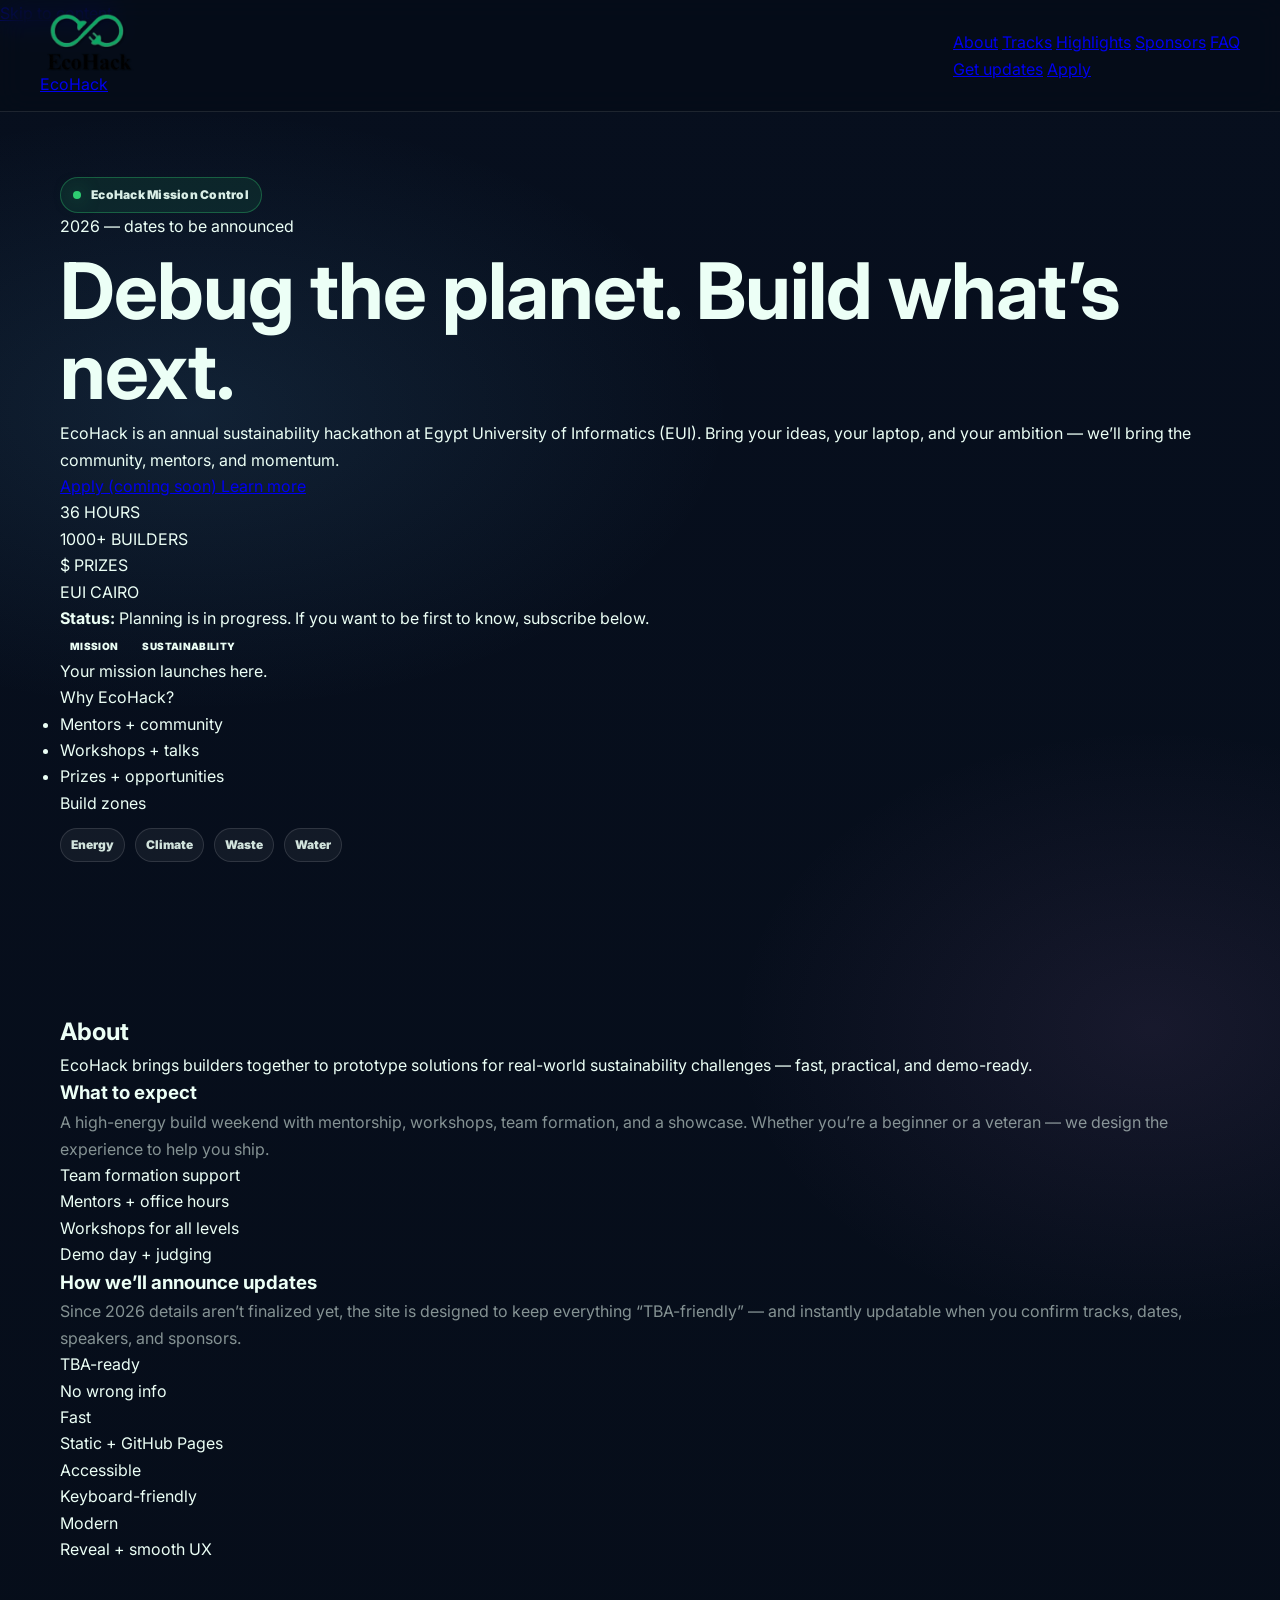
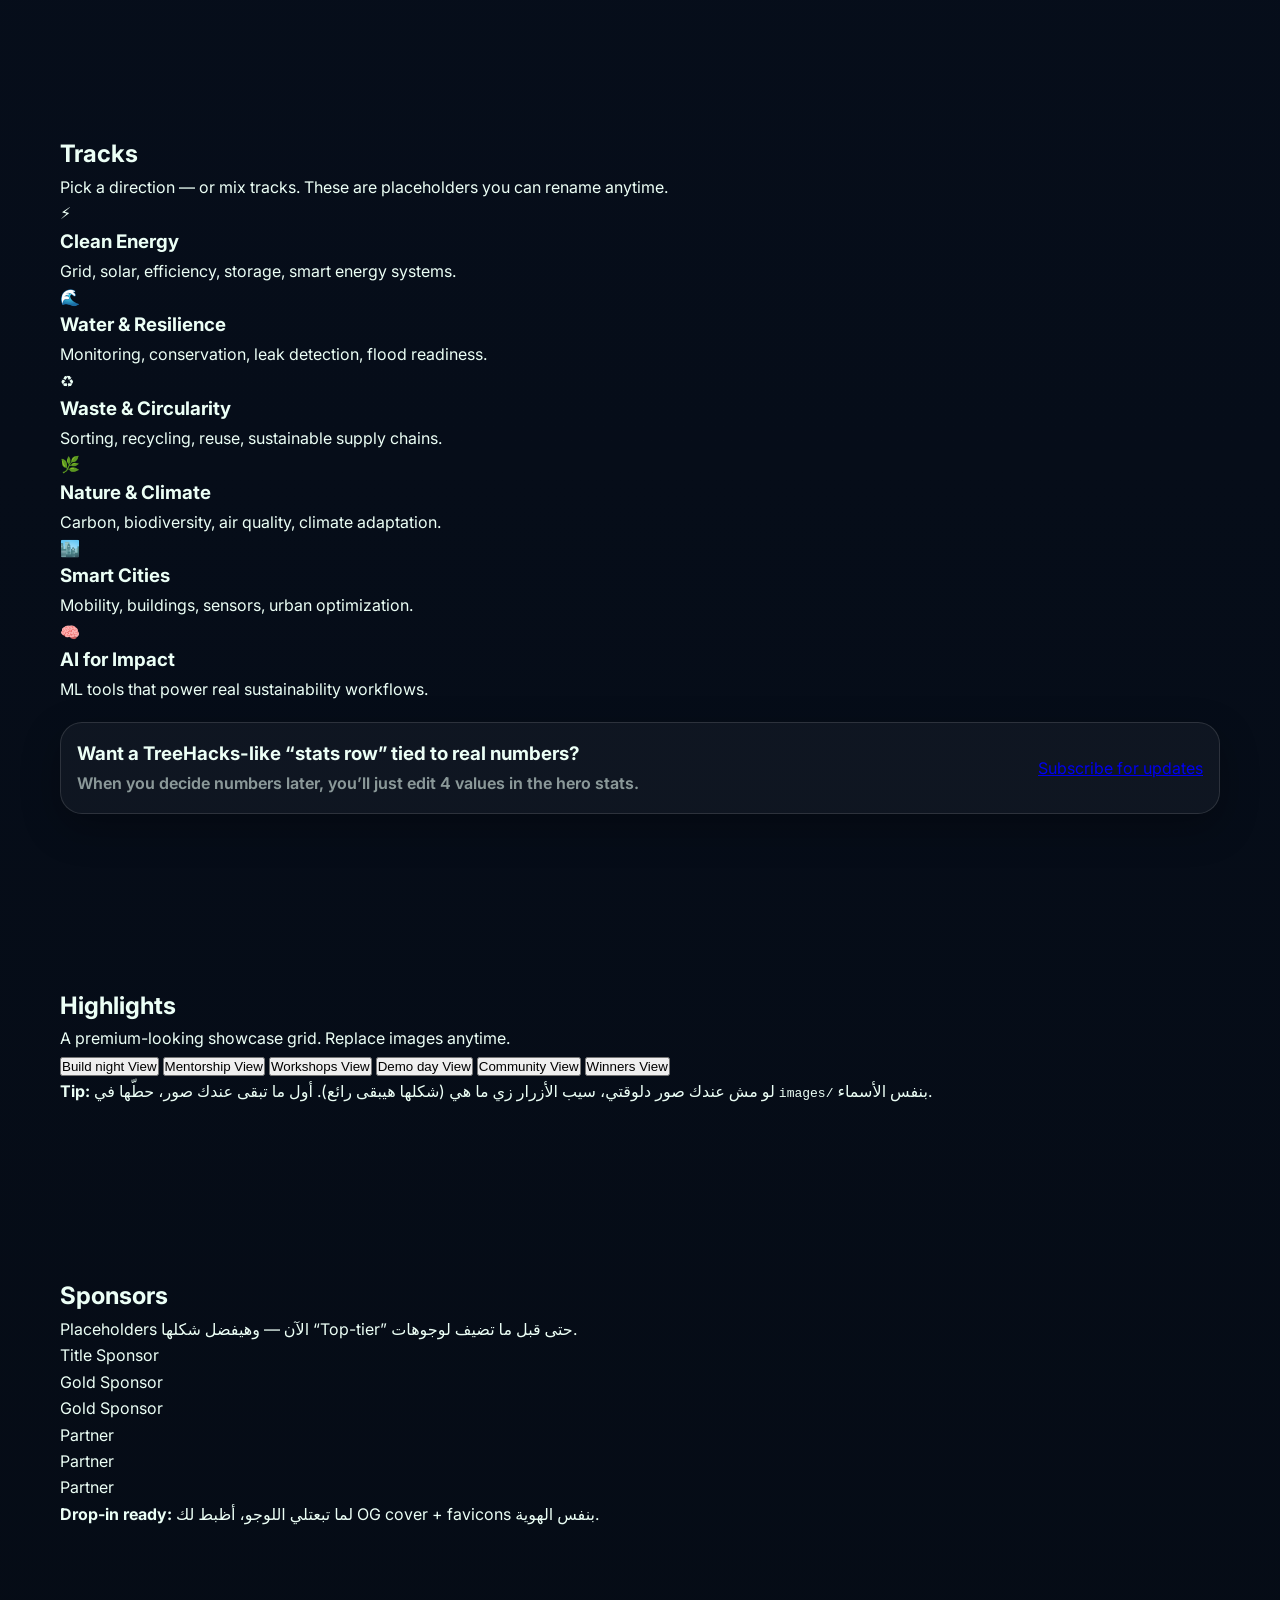
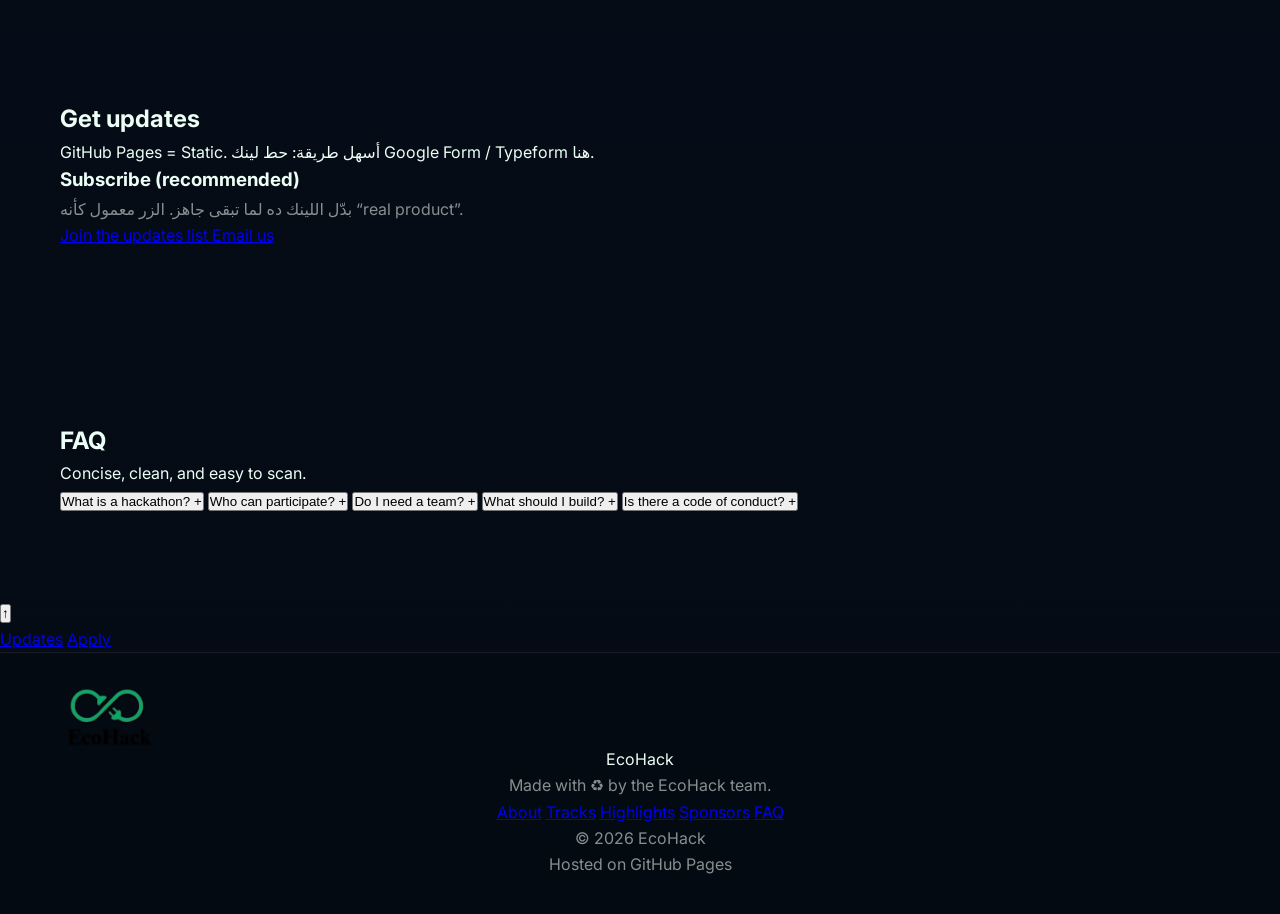
==== commit 1ccaa30d: "Update index.html" ====
--- a/index.html
+++ b/index.html
@@ -5,338 +5,486 @@
   <meta name="viewport" content="width=device-width, initial-scale=1.0" />
   <title>EcoHack</title>
   <meta name="description" content="EcoHack is an annual sustainability hackathon at Egypt University of Informatics—bringing builders together to debug the planet." />
-  <meta name="theme-color" content="#050B14" />
-
-  <!-- Open Graph (add your real og image) -->
+  <meta name="theme-color" content="#0B1F1A" />
+
+  <!-- Social -->
   <meta property="og:title" content="EcoHack — Debug the Planet" />
-  <meta property="og:description" content="An annual sustainability hackathon at EUI—building real climate & sustainability tech." />
+  <meta property="og:description" content="An annual sustainability hackathon at Egypt University of Informatics (EUI)." />
   <meta property="og:type" content="website" />
-  <meta property="og:image" content="images/og.jpg" />
+  <!-- Put an image at: images/og.png (1200x630) when you’re ready -->
+  <meta property="og:image" content="images/og.png" />
+  <meta name="twitter:card" content="summary_large_image" />
+
+  <!-- Fonts (safe for GitHub Pages) -->
+  <link rel="preconnect" href="https://fonts.googleapis.com" />
+  <link rel="preconnect" href="https://fonts.gstatic.com" crossorigin />
+  <link href="https://fonts.googleapis.com/css2?family=Inter:wght@400;500;600;700;800&display=swap" rel="stylesheet" />
 
   <link rel="stylesheet" href="css/styles.css" />
   <script src="js/script.js" defer></script>
+
+  <!-- Optional (enable later when dates are final)
+  <script type="application/ld+json">
+  {
+    "@context": "https://schema.org",
+    "@type": "Event",
+    "name": "EcoHack 2026",
+    "description": "Annual sustainability hackathon at Egypt University of Informatics (EUI).",
+    "eventStatus": "https://schema.org/EventScheduled",
+    "eventAttendanceMode": "https://schema.org/OfflineEventAttendanceMode",
+    "startDate": "2026-02-00T00:00:00+02:00",
+    "endDate": "2026-02-00T00:00:00+02:00",
+    "location": {
+      "@type": "Place",
+      "name": "Egypt University of Informatics (EUI)",
+      "address": {
+        "@type": "PostalAddress",
+        "addressLocality": "Cairo",
+        "addressCountry": "EG"
+      }
+    },
+    "url": "https://YOUR_DOMAIN/",
+    "organizer": { "@type": "Organization", "name": "EcoHack" }
+  }
+  </script>
+  -->
 </head>
 
 <body>
+  <a class="skip-link" href="#main">Skip to content</a>
+
+  <!-- Background layers -->
+  <div class="bg" aria-hidden="true">
+    <div class="bg__stars"></div>
+    <div class="bg__glow bg__glow--a"></div>
+    <div class="bg__glow bg__glow--b"></div>
+    <div class="bg__grid"></div>
+  </div>
+
+  <!-- Header -->
   <header class="header" id="top">
-    <nav class="container navbar">
-      <a href="#top" class="logo" aria-label="EcoHack Home">
-        <img src="images/logo.png" alt="EcoHack Logo" />
-        <span>EcoHack</span>
+    <nav class="container navbar" aria-label="Primary">
+      <a href="#top" class="brand" aria-label="EcoHack Home">
+        <img class="brand__logo" src="images/logo.png" alt="EcoHack Logo" />
+        <span class="brand__name">EcoHack</span>
       </a>
 
-      <button class="hamburger" aria-label="Open menu" aria-expanded="false" aria-controls="navMenu">
-        <span class="bar"></span><span class="bar"></span><span class="bar"></span>
+      <button class="hamburger" type="button" aria-label="Open menu" aria-controls="navMenu" aria-expanded="false">
+        <span></span><span></span><span></span>
       </button>
 
-      <ul class="nav-menu" id="navMenu">
-        <li><a href="#about" class="nav-link">About</a></li>
-        <li><a href="#tracks" class="nav-link">Tracks</a></li>
-        <li><a href="#how" class="nav-link">How it works</a></li>
-        <li><a href="#editions" class="nav-link">Editions</a></li>
-        <li><a href="#gallery" class="nav-link">Gallery</a></li>
-        <li><a href="#sponsors" class="nav-link">Sponsors</a></li>
-        <li><a href="#faq" class="nav-link">FAQ</a></li>
-      </ul>
-
-      <a class="btn btn-primary nav-cta" href="https://forms.gle/GDMTArye8ce1FmNr8" target="_blank" rel="noopener noreferrer">
-        Get early access →
-      </a>
+      <div class="nav" id="navMenu">
+        <a class="nav__link" href="#about">About</a>
+        <a class="nav__link" href="#tracks">Tracks</a>
+        <a class="nav__link" href="#highlights">Highlights</a>
+        <a class="nav__link" href="#sponsors">Sponsors</a>
+        <a class="nav__link" href="#faq">FAQ</a>
+
+        <div class="nav__cta">
+          <a class="btn btn--ghost" href="#updates">Get updates</a>
+          <a class="btn btn--primary" href="#apply" data-cta="apply">Apply</a>
+        </div>
+      </div>
     </nav>
   </header>
 
-  <main>
+  <main id="main">
     <!-- HERO -->
-    <section class="hero" aria-label="Hero">
-      <div class="hero-bg" aria-hidden="true">
-        <div class="glow"></div>
-        <div class="grid-noise"></div>
-
-        <div class="stars" data-stars></div>
-
-        <div class="blob a" data-parallax="0.35"></div>
-        <div class="blob b" data-parallax="0.22"></div>
-        <div class="blob c" data-parallax="0.14"></div>
-
-        <div class="hero-vignette"></div>
-      </div>
-
-      <div class="container hero-inner">
-        <div class="hero-card">
-          <div class="badge"><span class="dot"></span> Egypt’s sustainability hackathon</div>
-
-          <h1>EcoHack</h1>
-          <p class="hero-lead">
-            A community that comes together every year to <strong>debug the planet</strong>—from climate resilience
-            to smart cities, water, and circular economy.
+    <section class="hero">
+      <div class="container hero__grid">
+        <div class="hero__left">
+          <div class="pill">
+            <span class="dot"></span>
+            <span>EcoHack Mission Control</span>
+          </div>
+
+          <p class="hero__date">2026 — dates to be announced</p>
+
+          <h1 class="hero__title">
+            Debug the planet.
+            <span class="hero__titleAccent">Build what’s next.</span>
+          </h1>
+
+          <p class="hero__sub">
+            EcoHack is an annual sustainability hackathon at Egypt University of Informatics (EUI).
+            Bring your ideas, your laptop, and your ambition — we’ll bring the community, mentors, and momentum.
           </p>
 
-          <div class="hero-actions">
-            <a class="btn btn-primary" href="https://forms.gle/GDMTArye8ce1FmNr8" target="_blank" rel="noopener noreferrer">
-              Get early access for 2026 →
+          <div class="hero__actions" id="apply">
+            <a class="btn btn--primary btn--lg" href="#updates" data-cta="apply">
+              Apply (coming soon)
             </a>
-            <a class="btn btn-secondary" href="#editions">Explore past editions</a>
-            <a class="btn btn-ghost" href="#sponsors">Sponsor EcoHack</a>
-          </div>
-
-          <div class="trust-row" aria-label="Trust indicators">
-            <span class="trust-pill">Hosted at EUI</span>
-            <span class="trust-pill">Mentors + workshops</span>
-            <span class="trust-pill">Impact-first projects</span>
-          </div>
-
-          <div class="stats" role="list" aria-label="EcoHack highlights">
-            <div class="stat" role="listitem"><div class="n">150+</div><div class="l">Builders</div></div>
-            <div class="stat" role="listitem"><div class="n">36</div><div class="l">Hours</div></div>
-            <div class="stat" role="listitem"><div class="n">Mentors</div><div class="l">& Workshops</div></div>
-            <div class="stat" role="listitem"><div class="n">EUI</div><div class="l">Knowledge City</div></div>
-          </div>
-        </div>
-
-        <div class="hero-side">
-          <div class="side-card">
-            <h3>Build fast</h3>
-            <p>Real problems, real mentors, real prototypes—shipped in a weekend.</p>
-          </div>
-          <div class="side-card">
-            <h3>Learn deeply</h3>
-            <p>Workshops + office hours to get you unblocked when it matters.</p>
-          </div>
-          <div class="side-card">
-            <h3>Community first</h3>
-            <p>A high-signal community for climate + sustainability builders.</p>
-          </div>
-
-          <div class="side-card">
-            <h3>2026 snapshot</h3>
-            <div class="kpi-grid">
-              <div class="kpi"><div class="t">Applications</div><div class="v">Soon</div></div>
-              <div class="kpi"><div class="t">Dates</div><div class="v">TBA</div></div>
-              <div class="kpi"><div class="t">Tracks</div><div class="v">8+</div></div>
-              <div class="kpi"><div class="t">Teams</div><div class="v">TBA</div></div>
-            </div>
+            <a class="btn btn--ghost btn--lg" href="#about">
+              Learn more
+            </a>
+          </div>
+
+          <div class="hero__meta">
+            <div class="meta">
+              <span class="meta__k">36</span>
+              <span class="meta__l">HOURS</span>
+            </div>
+            <div class="meta">
+              <span class="meta__k">1000+</span>
+              <span class="meta__l">BUILDERS</span>
+            </div>
+            <div class="meta">
+              <span class="meta__k">$</span>
+              <span class="meta__l">PRIZES</span>
+            </div>
+            <div class="meta">
+              <span class="meta__k">EUI</span>
+              <span class="meta__l">CAIRO</span>
+            </div>
+          </div>
+
+          <div class="note">
+            <strong>Status:</strong> Planning is in progress. If you want to be first to know, subscribe below.
+          </div>
+        </div>
+
+        <div class="hero__right" aria-hidden="true">
+          <div class="collage">
+            <div class="card card--a">
+              <div class="card__top">
+                <span class="tag">MISSION</span>
+                <span class="tag tag--soft">SUSTAINABILITY</span>
+              </div>
+              <p class="card__big">Your mission launches here.</p>
+              <div class="card__bar"></div>
+            </div>
+
+            <div class="card card--b">
+              <p class="card__label">Why EcoHack?</p>
+              <ul class="card__list">
+                <li>Mentors + community</li>
+                <li>Workshops + talks</li>
+                <li>Prizes + opportunities</li>
+              </ul>
+            </div>
+
+            <div class="card card--c">
+              <p class="card__label">Build zones</p>
+              <div class="chips">
+                <span class="chip">Energy</span>
+                <span class="chip">Climate</span>
+                <span class="chip">Waste</span>
+                <span class="chip">Water</span>
+              </div>
+            </div>
+
+            <div class="orb orb--1"></div>
+            <div class="orb orb--2"></div>
+            <div class="orb orb--3"></div>
           </div>
         </div>
       </div>
     </section>
 
     <!-- ABOUT -->
-    <section id="about" class="section">
-      <div class="container split">
-        <div class="card">
-          <h3>Why EcoHack</h3>
-          <p>
-            Climate problems won’t be solved by talks alone. EcoHack exists to turn students into builders—shipping
-            prototypes that move sustainability forward.
+    <section class="section" id="about">
+      <div class="container">
+        <div class="section__head reveal">
+          <h2 class="h2">About</h2>
+          <p class="lead">
+            EcoHack brings builders together to prototype solutions for real-world sustainability challenges —
+            fast, practical, and demo-ready.
           </p>
-          <div class="icon-row">
-            <span class="chip">Mentorship</span>
-            <span class="chip">Workshops</span>
-            <span class="chip">Impact</span>
-            <span class="chip">Community</span>
-          </div>
-        </div>
-
-        <div class="media">
-          <img src="images/event-photo-1.jpg" alt="EcoHack participants building together" loading="lazy" />
-          <div class="caption">
-            <span class="tag">EcoHack</span>
-            <span>Builders collaborating at EUI</span>
-          </div>
-        </div>
-      </div>
-
-      <div class="container" style="margin-top:12px">
-        <div class="grid cols-3">
-          <div class="card"><h3>Mentors that unblock you</h3><p>Technical + product guidance to ship a demo you’re proud of.</p></div>
-          <div class="card"><h3>Prizes & recognition</h3><p>We celebrate excellence, creativity, and real-world impact.</p></div>
-          <div class="card"><h3>Strong vibes</h3><p>High energy, high focus—balanced with community moments.</p></div>
+        </div>
+
+        <div class="grid2 reveal">
+          <div class="glass">
+            <h3 class="h3">What to expect</h3>
+            <p class="muted">
+              A high-energy build weekend with mentorship, workshops, team formation, and a showcase.
+              Whether you’re a beginner or a veteran — we design the experience to help you ship.
+            </p>
+            <div class="ticks">
+              <div class="tick">Team formation support</div>
+              <div class="tick">Mentors + office hours</div>
+              <div class="tick">Workshops for all levels</div>
+              <div class="tick">Demo day + judging</div>
+            </div>
+          </div>
+
+          <div class="glass">
+            <h3 class="h3">How we’ll announce updates</h3>
+            <p class="muted">
+              Since 2026 details aren’t finalized yet, the site is designed to keep everything “TBA-friendly”
+              — and instantly updatable when you confirm tracks, dates, speakers, and sponsors.
+            </p>
+            <div class="mini-grid">
+              <div class="mini">
+                <div class="mini__k">TBA-ready</div>
+                <div class="mini__v">No wrong info</div>
+              </div>
+              <div class="mini">
+                <div class="mini__k">Fast</div>
+                <div class="mini__v">Static + GitHub Pages</div>
+              </div>
+              <div class="mini">
+                <div class="mini__k">Accessible</div>
+                <div class="mini__v">Keyboard-friendly</div>
+              </div>
+              <div class="mini">
+                <div class="mini__k">Modern</div>
+                <div class="mini__v">Reveal + smooth UX</div>
+              </div>
+            </div>
+          </div>
         </div>
       </div>
     </section>
 
     <!-- TRACKS -->
-    <section id="tracks" class="section tint">
-      <div class="container">
-        <div class="section-head">
-          <h2 class="section-title">Tracks</h2>
-          <p class="section-subtitle">Each edition evolves—mission stays: build sustainability-first technology.</p>
-        </div>
-
-        <div class="grid cols-4">
-          <div class="card"><h3>Smart Waste</h3><p>Reduce, track, optimize waste & collection.</p></div>
-          <div class="card"><h3>Green Cities</h3><p>Urban infrastructure with data and sustainability.</p></div>
-          <div class="card"><h3>Renewables</h3><p>Solar, wind, storage, and energy intelligence.</p></div>
-          <div class="card"><h3>AgriTech</h3><p>IoT + AI for resilient food systems.</p></div>
-          <div class="card"><h3>Water</h3><p>Monitoring, purification, and smarter usage.</p></div>
-          <div class="card"><h3>Circular Economy</h3><p>Recycling, reuse, upcycling materials.</p></div>
-          <div class="card"><h3>Climate Education</h3><p>Tools to raise awareness and action.</p></div>
-          <div class="card"><h3>Resilience</h3><p>Predict, mitigate, and adapt to climate risks.</p></div>
-        </div>
-      </div>
-    </section>
-
-    <!-- HOW IT WORKS -->
-    <section id="how" class="section">
-      <div class="container">
-        <div class="section-head">
-          <h2 class="section-title">How it works</h2>
-          <p class="section-subtitle">A simple flow that helps you build fast and present confidently.</p>
-        </div>
-
-        <div class="grid cols-3">
-          <div class="card">
-            <div class="step"><div class="num">1</div><div><h3>Apply</h3><p>Get early access to the 2026 application.</p></div></div>
-          </div>
-          <div class="card">
-            <div class="step"><div class="num">2</div><div><h3>Build</h3><p>Work with mentors + workshops to ship a prototype.</p></div></div>
-          </div>
-          <div class="card">
-            <div class="step"><div class="num">3</div><div><h3>Demo</h3><p>Pitch, get feedback, and win prizes & recognition.</p></div></div>
-          </div>
-        </div>
-      </div>
-    </section>
-
-    <!-- EDITIONS -->
-    <section id="editions" class="section tint">
-      <div class="container">
-        <div class="section-head">
-          <h2 class="section-title">Editions</h2>
-          <p class="section-subtitle">Recaps + upcoming edition in one place.</p>
-        </div>
-
-        <div class="grid cols-3">
-          <article class="card edition">
-            <div class="top"><span class="year">2024</span><span class="pill">Past</span></div>
-            <h3>EcoHack 2024</h3>
-            <p>Early momentum and strong community building.</p>
-            <a class="text-link" href="#">Recap →</a>
-          </article>
-
-          <article class="card edition">
-            <div class="top"><span class="year">2025</span><span class="pill">Past</span></div>
-            <h3>EcoHack 2025</h3>
-            <p>Projects across water, education, smart cities, and sustainability.</p>
-            <a class="text-link" href="#">Recap →</a>
-          </article>
-
-          <article class="card edition">
-            <div class="top"><span class="year">2026</span><span class="pill live">Upcoming</span></div>
-            <h3>EcoHack 2026</h3>
-            <p>Dates and challenges will be announced soon. Get early access first.</p>
-            <a class="btn btn-primary" href="https://forms.gle/GDMTArye8ce1FmNr8" target="_blank" rel="noopener noreferrer">Get early access →</a>
-          </article>
-        </div>
-      </div>
-    </section>
-
-    <!-- GALLERY -->
-    <section id="gallery" class="section">
-      <div class="container">
-        <div class="section-head">
-          <h2 class="section-title">Gallery</h2>
-          <p class="section-subtitle">Replace images using the same filenames and everything works instantly.</p>
-        </div>
-
-        <div class="gallery" data-gallery>
-          <button class="gallery-item" data-full="images/gallery-1.jpg" aria-label="Open gallery image 1"><img src="images/gallery-1.jpg" alt="EcoHack moment 1" loading="lazy"></button>
-          <button class="gallery-item" data-full="images/gallery-2.jpg" aria-label="Open gallery image 2"><img src="images/gallery-2.jpg" alt="EcoHack moment 2" loading="lazy"></button>
-          <button class="gallery-item" data-full="images/gallery-3.jpg" aria-label="Open gallery image 3"><img src="images/gallery-3.jpg" alt="EcoHack moment 3" loading="lazy"></button>
-          <button class="gallery-item" data-full="images/gallery-4.jpg" aria-label="Open gallery image 4"><img src="images/gallery-4.jpg" alt="EcoHack moment 4" loading="lazy"></button>
-          <button class="gallery-item" data-full="images/gallery-5.jpg" aria-label="Open gallery image 5"><img src="images/gallery-5.jpg" alt="EcoHack moment 5" loading="lazy"></button>
-          <button class="gallery-item" data-full="images/gallery-6.jpg" aria-label="Open gallery image 6"><img src="images/gallery-6.jpg" alt="EcoHack moment 6" loading="lazy"></button>
+    <section class="section" id="tracks">
+      <div class="container">
+        <div class="section__head reveal">
+          <h2 class="h2">Tracks</h2>
+          <p class="lead">Pick a direction — or mix tracks. These are placeholders you can rename anytime.</p>
+        </div>
+
+        <div class="tracks reveal">
+          <article class="track">
+            <div class="track__icon" aria-hidden="true">⚡</div>
+            <h3 class="track__title">Clean Energy</h3>
+            <p class="track__text">Grid, solar, efficiency, storage, smart energy systems.</p>
+          </article>
+
+          <article class="track">
+            <div class="track__icon" aria-hidden="true">🌊</div>
+            <h3 class="track__title">Water & Resilience</h3>
+            <p class="track__text">Monitoring, conservation, leak detection, flood readiness.</p>
+          </article>
+
+          <article class="track">
+            <div class="track__icon" aria-hidden="true">♻️</div>
+            <h3 class="track__title">Waste & Circularity</h3>
+            <p class="track__text">Sorting, recycling, reuse, sustainable supply chains.</p>
+          </article>
+
+          <article class="track">
+            <div class="track__icon" aria-hidden="true">🌿</div>
+            <h3 class="track__title">Nature & Climate</h3>
+            <p class="track__text">Carbon, biodiversity, air quality, climate adaptation.</p>
+          </article>
+
+          <article class="track">
+            <div class="track__icon" aria-hidden="true">🏙️</div>
+            <h3 class="track__title">Smart Cities</h3>
+            <p class="track__text">Mobility, buildings, sensors, urban optimization.</p>
+          </article>
+
+          <article class="track">
+            <div class="track__icon" aria-hidden="true">🧠</div>
+            <h3 class="track__title">AI for Impact</h3>
+            <p class="track__text">ML tools that power real sustainability workflows.</p>
+          </article>
+        </div>
+
+        <div class="callout reveal">
+          <div class="callout__text">
+            <h3 class="h3">Want a TreeHacks-like “stats row” tied to real numbers?</h3>
+            <p class="muted">When you decide numbers later, you’ll just edit 4 values in the hero stats.</p>
+          </div>
+          <a class="btn btn--ghost" href="#updates">Subscribe for updates</a>
+        </div>
+      </div>
+    </section>
+
+    <!-- HIGHLIGHTS (gallery + modal) -->
+    <section class="section" id="highlights">
+      <div class="container">
+        <div class="section__head reveal">
+          <h2 class="h2">Highlights</h2>
+          <p class="lead">A premium-looking showcase grid. Replace images anytime.</p>
+        </div>
+
+        <div class="masonry reveal" id="galleryGrid">
+          <button class="shot" data-full="images/highlight-1.jpg" data-alt="EcoHack highlight 1">
+            <span class="shot__label">Build night</span>
+            <span class="shot__hint">View</span>
+          </button>
+          <button class="shot" data-full="images/highlight-2.jpg" data-alt="EcoHack highlight 2">
+            <span class="shot__label">Mentorship</span>
+            <span class="shot__hint">View</span>
+          </button>
+          <button class="shot" data-full="images/highlight-3.jpg" data-alt="EcoHack highlight 3">
+            <span class="shot__label">Workshops</span>
+            <span class="shot__hint">View</span>
+          </button>
+          <button class="shot" data-full="images/highlight-4.jpg" data-alt="EcoHack highlight 4">
+            <span class="shot__label">Demo day</span>
+            <span class="shot__hint">View</span>
+          </button>
+          <button class="shot" data-full="images/highlight-5.jpg" data-alt="EcoHack highlight 5">
+            <span class="shot__label">Community</span>
+            <span class="shot__hint">View</span>
+          </button>
+          <button class="shot" data-full="images/highlight-6.jpg" data-alt="EcoHack highlight 6">
+            <span class="shot__label">Winners</span>
+            <span class="shot__hint">View</span>
+          </button>
+        </div>
+
+        <div class="tip reveal">
+          <strong>Tip:</strong> لو مش عندك صور دلوقتي، سيب الأزرار زي ما هي (شكلها هيبقى رائع).
+          أول ما تبقى عندك صور، حطّها في <code>images/</code> بنفس الأسماء.
+        </div>
+      </div>
+
+      <!-- Modal -->
+      <div class="modal" id="galleryModal" aria-hidden="true" role="dialog" aria-modal="true" aria-label="Gallery viewer">
+        <div class="modal__backdrop" data-close></div>
+
+        <div class="modal__content" role="document">
+          <button class="iconbtn" type="button" aria-label="Close" data-close>✕</button>
+
+          <button class="navbtn" type="button" aria-label="Previous image" data-prev>‹</button>
+          <figure class="modal__figure">
+            <img id="modalImg" alt="" />
+            <figcaption id="modalCaption" class="modal__cap"></figcaption>
+          </figure>
+          <button class="navbtn" type="button" aria-label="Next image" data-next>›</button>
         </div>
       </div>
     </section>
 
     <!-- SPONSORS -->
-    <section id="sponsors" class="section tint">
-      <div class="container">
-        <div class="section-head">
-          <h2 class="section-title">Sponsors</h2>
-          <p class="section-subtitle">Partner with EcoHack to back the next generation of climate-tech builders.</p>
-        </div>
-
-        <div class="sponsors">
-          <img src="images/sponsor-logo-1.jpg" alt="Sponsor logo" loading="lazy">
-          <img src="images/sponsor-logo-2.png" alt="Sponsor logo" loading="lazy">
-          <img src="images/gdg-logo-eui-white.png" alt="Sponsor logo" loading="lazy">
+    <section class="section" id="sponsors">
+      <div class="container">
+        <div class="section__head reveal">
+          <h2 class="h2">Sponsors</h2>
+          <p class="lead">Placeholders الآن — وهيفضل شكلها “Top-tier” حتى قبل ما تضيف لوجوهات.</p>
+        </div>
+
+        <div class="sponsorGrid reveal">
+          <div class="sponsor sponsor--tier1">Title Sponsor</div>
+          <div class="sponsor sponsor--tier2">Gold Sponsor</div>
+          <div class="sponsor sponsor--tier2">Gold Sponsor</div>
+          <div class="sponsor sponsor--tier3">Partner</div>
+          <div class="sponsor sponsor--tier3">Partner</div>
+          <div class="sponsor sponsor--tier3">Partner</div>
+        </div>
+
+        <div class="note reveal">
+          <strong>Drop-in ready:</strong> لما تبعتلي اللوجو، أظبط لك OG cover + favicons بنفس الهوية.
+        </div>
+      </div>
+    </section>
+
+    <!-- UPDATES -->
+    <section class="section" id="updates">
+      <div class="container">
+        <div class="section__head reveal">
+          <h2 class="h2">Get updates</h2>
+          <p class="lead">GitHub Pages = Static. أسهل طريقة: حط لينك Google Form / Typeform هنا.</p>
+        </div>
+
+        <div class="signup reveal">
+          <div class="signup__left">
+            <h3 class="h3">Subscribe (recommended)</h3>
+            <p class="muted">بدّل اللينك ده لما تبقى جاهز. الزر معمول كأنه “real product”.</p>
+          </div>
+          <div class="signup__right">
+            <!-- Replace href with your Google Form / mailing list link -->
+            <a class="btn btn--primary btn--lg" href="https://forms.gle/" target="_blank" rel="noopener">
+              Join the updates list
+            </a>
+            <a class="btn btn--ghost btn--lg" href="mailto:hello@ecohack.org">
+              Email us
+            </a>
+          </div>
         </div>
       </div>
     </section>
 
     <!-- FAQ -->
-    <section id="faq" class="section">
-      <div class="container">
-        <div class="section-head">
-          <h2 class="section-title">FAQ</h2>
-          <p class="section-subtitle">Quick answers. If you still have questions, message us.</p>
-        </div>
-
-        <div class="faq">
-          <div class="faq-item">
-            <button class="faq-q" type="button">Who can participate?</button>
-            <div class="faq-a"><p>University students and early-career builders who care about sustainability & climate tech.</p></div>
-          </div>
-
-          <div class="faq-item">
-            <button class="faq-q" type="button">Do I need a team?</button>
-            <div class="faq-a"><p>You can apply solo—team formation happens at the start.</p></div>
-          </div>
-
-          <div class="faq-item">
-            <button class="faq-q" type="button">Is it free?</button>
-            <div class="faq-a"><p>Yes. Sponsors make it accessible.</p></div>
-          </div>
-
-          <div class="faq-item">
-            <button class="faq-q" type="button">How do I get 2026 updates?</button>
-            <div class="faq-a"><p>Use the “Get early access” button and you’ll be first to know when applications open.</p></div>
-          </div>
-        </div>
-      </div>
-    </section>
-
-    <!-- CTA STRIP -->
-    <section class="cta-strip" aria-label="Call to action">
-      <div class="container cta-inner">
-        <div>
-          <h3 style="font-weight:1000">EcoHack 2026 is coming.</h3>
-          <p>Be the first to get dates, challenges, and the application link.</p>
-        </div>
-        <a href="https://forms.gle/GDMTArye8ce1FmNr8" target="_blank" rel="noopener noreferrer" class="btn btn-primary">
-          Get early access →
-        </a>
+    <section class="section" id="faq">
+      <div class="container">
+        <div class="section__head reveal">
+          <h2 class="h2">FAQ</h2>
+          <p class="lead">Concise, clean, and easy to scan.</p>
+        </div>
+
+        <div class="faq reveal" id="faqList">
+          <button class="faq__q" aria-expanded="false">
+            What is a hackathon?
+            <span class="faq__icon" aria-hidden="true">+</span>
+          </button>
+          <div class="faq__a" hidden>
+            A hackathon is a build sprint where teams prototype an idea into a working demo — fast.
+          </div>
+
+          <button class="faq__q" aria-expanded="false">
+            Who can participate?
+            <span class="faq__icon" aria-hidden="true">+</span>
+          </button>
+          <div class="faq__a" hidden>
+            Students, builders, and makers — details will be announced once 2026 planning is finalized.
+          </div>
+
+          <button class="faq__q" aria-expanded="false">
+            Do I need a team?
+            <span class="faq__icon" aria-hidden="true">+</span>
+          </button>
+          <div class="faq__a" hidden>
+            Nope. We help you find teammates and refine ideas during team formation.
+          </div>
+
+          <button class="faq__q" aria-expanded="false">
+            What should I build?
+            <span class="faq__icon" aria-hidden="true">+</span>
+          </button>
+          <div class="faq__a" hidden>
+            Anything that helps sustainability — energy, climate, waste, water, cities, AI for impact.
+          </div>
+
+          <button class="faq__q" aria-expanded="false">
+            Is there a code of conduct?
+            <span class="faq__icon" aria-hidden="true">+</span>
+          </button>
+          <div class="faq__a" hidden>
+            Yes. We’ll publish policies before applications open.
+          </div>
+        </div>
       </div>
     </section>
   </main>
 
+  <!-- Back to top -->
+  <button class="toTop" type="button" aria-label="Back to top">↑</button>
+
+  <!-- Mobile quick actions -->
+  <div class="mobileBar" aria-label="Quick actions">
+    <a class="mobileBar__btn" href="#updates">Updates</a>
+    <a class="mobileBar__btn mobileBar__btn--primary" href="#apply" data-cta="apply">Apply</a>
+  </div>
+
+  <!-- Footer -->
   <footer class="footer">
-    <div class="container">
-      <h3 style="font-weight:1000">EcoHack @ EUI</h3>
-      <p>Developed & Organized by <strong>Mahmoud Amr</strong></p>
-      <p>Contact us: <a href="mailto:info@ecohackathon.com">info@ecohackathon.com</a></p>
-      <div class="social">
-        <a href="https://www.instagram.com/ecohackathon" target="_blank" rel="noopener noreferrer">Instagram</a>
-        <a href="https://www.linkedin.com/company/ecohack/" target="_blank" rel="noopener noreferrer">LinkedIn</a>
-        <a href="https://www.facebook.com/share/1DwdWNRnn2" target="_blank" rel="noopener noreferrer">Facebook</a>
-      </div>
-      <p class="small">&copy; <span id="yearNow"></span> EcoHack. All rights reserved.</p>
+    <div class="container footer__grid">
+      <div class="footer__brand">
+        <div class="footer__logoRow">
+          <img src="images/logo.png" alt="EcoHack Logo" />
+          <span>EcoHack</span>
+        </div>
+        <p class="muted">Made with ♻️ by the EcoHack team.</p>
+      </div>
+
+      <div class="footer__links">
+        <a href="#about">About</a>
+        <a href="#tracks">Tracks</a>
+        <a href="#highlights">Highlights</a>
+        <a href="#sponsors">Sponsors</a>
+        <a href="#faq">FAQ</a>
+      </div>
+
+      <div class="footer__meta">
+        <p class="muted">© <span id="yearNow"></span> EcoHack</p>
+        <p class="muted">Hosted on GitHub Pages</p>
+      </div>
     </div>
   </footer>
-
-  <!-- Gallery Modal -->
-  <div class="modal" id="galleryModal" aria-hidden="true" role="dialog" aria-label="Image viewer">
-    <div class="modal-backdrop" data-close></div>
-    <div class="modal-body" role="document">
-      <button class="modal-close" type="button" aria-label="Close" data-close>×</button>
-      <img id="modalImg" alt="Gallery image" />
-      <div class="modal-actions">
-        <button class="modal-btn" type="button" id="prevImg" aria-label="Previous image">←</button>
-        <button class="modal-btn" type="button" id="nextImg" aria-label="Next image">→</button>
-      </div>
-    </div>
-  </div>
 </body>
 </html>
--- a/css/styles.css
+++ b/css/styles.css
@@ -1,12 +1,6 @@
-/* EcoHack — premium landing (TreeHacks-inspired vibe, original)
-   Author: you
-*/
-
 :root{
-  --bg0:#050B14;
-  --bg1:#070F1E;
-  --bg2:#0B1F1A;
-
+  --bg: #050B14;
+  --bg2:#070F1E;
   --surface: rgba(255,255,255,.06);
   --surface2: rgba(255,255,255,.09);
   --border: rgba(255,255,255,.12);
@@ -25,11 +19,8 @@
   --shadow: 0 24px 60px rgba(0,0,0,.45);
   --shadow2: 0 14px 38px rgba(0,0,0,.28);
 
-  --r-lg: 22px;
-  --r-md: 16px;
-  --r-sm: 12px;
-
-  --max: 1200px;
+  --radius: 18px;
+  --radiusLg: 22px;
 
   --mx:0px;
   --my:0px;
@@ -38,410 +29,346 @@
 *{margin:0;padding:0;box-sizing:border-box}
 html{scroll-behavior:smooth}
 body{
-  font-family: ui-sans-serif, system-ui, -apple-system, Segoe UI, Roboto, Inter, Arial, sans-serif;
+  font-family: Inter, system-ui, -apple-system, Segoe UI, Roboto, sans-serif;
   background:
     radial-gradient(1200px 700px at 55% -10%, rgba(46,204,113,.18), transparent 60%),
     radial-gradient(900px 500px at 15% 10%, rgba(93,173,226,.12), transparent 60%),
     radial-gradient(700px 500px at 90% 25%, rgba(175,122,197,.10), transparent 60%),
-    linear-gradient(180deg, var(--bg1), var(--bg0));
+    linear-gradient(180deg, var(--bg2), var(--bg));
   color: var(--text);
   line-height:1.65;
   overflow-x:hidden;
 }
 
+.container{max-width:1200px;margin:0 auto;padding:0 20px}
 img{max-width:100%;display:block}
-a{color:inherit}
-.container{
-  width:min(var(--max), 100%);
-  margin:0 auto;
-  padding:0 20px;
-}
-
-.sr-only{
-  position:absolute;width:1px;height:1px;padding:0;margin:-1px;overflow:hidden;clip:rect(0,0,0,0);white-space:nowrap;border:0
-}
-
-/* ---------------- Header ---------------- */
+
+/* Header */
 .header{
-  position:fixed; inset:0 0 auto 0;
+  position:fixed;top:0;left:0;width:100%;
   z-index:1000;
   background: rgba(5,11,20,.55);
-  border-bottom: 1px solid rgba(255,255,255,.10);
+  border-bottom:1px solid rgba(255,255,255,.10);
   backdrop-filter: blur(14px);
 }
 .navbar{
-  display:flex;
-  align-items:center;
-  justify-content:space-between;
-  gap:14px;
-  padding:14px 0;
+  display:flex;align-items:center;justify-content:space-between;
+  padding:14px 0;gap:16px
 }
 .logo{
   display:flex;align-items:center;gap:10px;
+  text-decoration:none;color:var(--text);
+  font-weight:950;letter-spacing:.2px
+}
+.logo img{height:30px;width:auto}
+.nav-menu{display:flex;list-style:none;gap:16px;align-items:center}
+.nav-link{
+  color:var(--muted);text-decoration:none;font-weight:850;
+  font-size:13px;letter-spacing:.25px;
+  padding:8px 10px;border-radius:999px;
+  transition: background .2s ease, color .2s ease, transform .2s ease;
+}
+.nav-link:hover{color:var(--text);background:rgba(255,255,255,.06);transform:translateY(-1px)}
+
+.hamburger{display:none;background:none;border:none;cursor:pointer;padding:8px;border-radius:12px}
+.hamburger:hover{background: rgba(255,255,255,.06)}
+.bar{display:block;width:26px;height:3px;margin:5px 0;background:rgba(236,255,246,.92);border-radius:999px}
+
+/* CTA button (same class name as your HTML) */
+.cta-button{
+  display:inline-flex;align-items:center;justify-content:center;
   text-decoration:none;
+  padding:10px 16px;
+  border-radius:14px;
   font-weight:950;
-  letter-spacing:.2px;
-}
-.logo img{height:30px;width:auto}
-.logo span{font-size:16px}
-
-.nav-menu{
-  list-style:none;
-  display:flex;
-  gap:18px;
-  align-items:center;
-}
-.nav-link{
-  text-decoration:none;
-  color: var(--muted);
-  font-weight:800;
   font-size:13px;
   letter-spacing:.25px;
-  padding:8px 10px;
-  border-radius: 999px;
-  transition: background .2s ease, color .2s ease, transform .2s ease;
-}
-.nav-link:hover{
-  color: var(--text);
-  background: rgba(255,255,255,.06);
-  transform: translateY(-1px);
-}
-
-.hamburger{
-  display:none;
-  background: transparent;
-  border:0;
-  cursor:pointer;
-  padding:8px;
-  border-radius: 12px;
-}
-.hamburger:hover{background: rgba(255,255,255,.06)}
-.bar{
-  display:block;
-  width:26px;height:3px;margin:5px 0;
-  background: rgba(236,255,246,.92);
-  border-radius: 999px;
-}
-
-/* Buttons */
-.btn{
-  display:inline-flex;align-items:center;justify-content:center;
-  gap:8px;
-  padding:10px 16px;
-  border-radius: 14px;
-  border: 1px solid rgba(255,255,255,.14);
-  text-decoration:none;
-  font-weight:950;
-  font-size: 13px;
-  letter-spacing:.25px;
-  transition: transform .18s ease, background .18s ease, border-color .18s ease, box-shadow .18s ease, color .18s ease;
-  user-select:none;
-}
-.btn:hover{transform: translateY(-2px)}
-.btn-primary{
+  transition:transform .18s ease, background .18s ease, border-color .18s ease, box-shadow .18s ease, color .18s ease;
+  border:1px solid rgba(255,255,255,.14);
   background: linear-gradient(135deg, rgba(46,204,113,.98), rgba(26,188,156,.92));
   color:#04110E;
   box-shadow: 0 14px 26px rgba(46,204,113,.18);
-  border-color: rgba(46,204,113,.28);
-}
-.btn-primary:hover{box-shadow: 0 18px 34px rgba(46,204,113,.22)}
-.btn-secondary{
+}
+.cta-button:hover{transform: translateY(-2px); box-shadow: 0 18px 34px rgba(46,204,113,.22)}
+.cta-button.secondary{
   background: rgba(255,255,255,.06);
   color: var(--text);
-}
-.btn-secondary:hover{background: rgba(255,255,255,.10)}
-.btn-ghost{
-  border-color: transparent;
-  background: transparent;
-  color: var(--muted);
-}
-.btn-ghost:hover{background: rgba(255,255,255,.06); color: var(--text)}
-
+  border-color: rgba(255,255,255,.14);
+  box-shadow:none;
+}
+.cta-button.secondary:hover{background: rgba(255,255,255,.10)}
 .nav-cta{white-space:nowrap}
 
-/* ---------------- Hero ---------------- */
+/* Hero */
 .hero{
   position:relative;
   min-height:100vh;
-  padding-top: 86px;
+  padding-top:86px;
   display:flex;
   align-items:center;
 }
-.hero-bg{
-  position:absolute; inset:0;
-  overflow:hidden;
-}
-.hero-vignette{
-  position:absolute; inset:-25%;
+.space{position:absolute;inset:0;overflow:hidden}
+.space-vignette{
+  position:absolute;inset:-25%;
   background: radial-gradient(60% 60% at 50% 35%, transparent, rgba(0,0,0,.55) 70%, rgba(0,0,0,.8));
   pointer-events:none;
 }
-.grid-noise{
-  position:absolute; inset:0;
-  background:
-    linear-gradient(rgba(255,255,255,.04) 1px, transparent 1px),
-    linear-gradient(90deg, rgba(255,255,255,.04) 1px, transparent 1px);
-  background-size: 54px 54px;
-  opacity:.10;
-  mask-image: radial-gradient(60% 60% at 50% 30%, rgba(0,0,0,1), rgba(0,0,0,0));
-  pointer-events:none;
-}
-.glow{
-  position:absolute;
-  width:900px;height:900px;
-  left:50%;top:-380px;
-  transform: translateX(-50%);
-  background: radial-gradient(circle, rgba(46,204,113,.22), rgba(93,173,226,.12), transparent 60%);
-  filter: blur(10px);
-  opacity:.9;
-  pointer-events:none;
-}
+.hero-content{position:relative;z-index:2;padding:44px 0 66px}
+
+/* Make hero card premium */
+.hero-card{
+  background: linear-gradient(180deg, rgba(255,255,255,.08), rgba(255,255,255,.04));
+  border:1px solid rgba(255,255,255,.14);
+  border-radius: var(--radiusLg);
+  padding: 26px 22px;
+  box-shadow: var(--shadow);
+  backdrop-filter: blur(16px);
+  max-width: 920px;
+  margin: 0 auto;
+}
+.pill{
+  display:inline-flex;align-items:center;gap:10px;
+  padding:7px 12px;border-radius:999px;
+  border:1px solid rgba(46,204,113,.35);
+  background: rgba(46,204,113,.10);
+  color: rgba(236,255,246,.92);
+  font-weight:950;font-size:12px;letter-spacing:.25px;
+}
+.pill .dot{width:8px;height:8px;border-radius:999px;background: var(--green); box-shadow:0 0 18px rgba(46,204,113,.5)}
+.hero h1{
+  font-size: clamp(44px, 6.6vw, 78px);
+  line-height:1.02;
+  margin: 12px 0 10px;
+  letter-spacing: -1px;
+}
+.hero-lead{color: var(--muted);font-size:16px;max-width: 70ch;font-weight:650}
+.hero-lead strong{color: var(--text)}
+.hero-actions{display:flex;gap:10px;flex-wrap:wrap;margin-top:18px}
+
+/* Stats */
+.stats-row{
+  margin-top: 18px;
+  display:grid;
+  grid-template-columns: repeat(4, minmax(0,1fr));
+  gap: 10px;
+}
+.stat{
+  border:1px solid rgba(255,255,255,.10);
+  background: rgba(255,255,255,.04);
+  border-radius: 16px;
+  padding: 12px;
+}
+.stat-number{font-weight:1000;font-size:16px}
+.stat-label{color: var(--muted2); font-weight:850; font-size:11px; margin-top:2px}
+
+/* Mini cards */
+.hero-mini-grid{
+  margin-top: 14px;
+  display:grid;
+  grid-template-columns: repeat(3, minmax(0,1fr));
+  gap: 12px;
+  max-width: 980px;
+  margin-left:auto;margin-right:auto;
+}
+.mini-card{
+  border-radius: var(--radiusLg);
+  border: 1px solid rgba(255,255,255,.12);
+  background: rgba(255,255,255,.04);
+  backdrop-filter: blur(12px);
+  padding: 16px;
+  box-shadow: var(--shadow2);
+}
+.mini-card h3{font-size:15px;margin-bottom:4px;font-weight:1000}
+.mini-card p{color: var(--muted2); font-weight:650; font-size: 13px}
 
 /* Stars */
-.stars{position:absolute; inset:0}
+.stars{position:absolute;inset:0}
 .star{
-  position:absolute;
-  width:2px;height:2px;border-radius: 999px;
+  position:absolute;width:2px;height:2px;border-radius:999px;
   background: rgba(236,255,246,.92);
+  opacity:.75;
   box-shadow: 0 0 10px rgba(236,255,246,.35);
   animation: twinkle 2.8s ease-in-out infinite;
 }
-.star.big{width:3px;height:3px}
+.star.big{width:3px;height:3px;opacity:.85}
 @keyframes twinkle{
   0%,100%{transform:scale(.9);opacity:.55}
   50%{transform:scale(1.4);opacity:1}
 }
 
-/* Floating blobs */
-.blob{
-  position:absolute;
-  border-radius: 999px;
-  filter: blur(0px) drop-shadow(0 18px 30px rgba(0,0,0,.55));
-  opacity:.9;
-}
-.blob.a{
-  width: 300px;height: 300px;
-  left: -90px; top: 140px;
+/* Planets (your original structure) */
+.planet{
+  position:absolute;border-radius:999px;
+  filter: drop-shadow(0 18px 30px rgba(0,0,0,.55));
+}
+.planet-left{
+  width: 260px;height:260px;left:-70px;top:140px;
   background:
     radial-gradient(circle at 30% 30%, rgba(255,255,255,.18), transparent 45%),
     linear-gradient(145deg, rgba(93,173,226,.20), rgba(46,204,113,.18)),
     rgba(18,42,36,.95);
 }
-.blob.b{
-  width: 420px;height: 420px;
-  right:-160px; top: 40px;
+.planet-right{
+  width: 340px;height:340px;right:-120px;top:40px;
   background:
     radial-gradient(circle at 35% 25%, rgba(255,255,255,.14), transparent 55%),
     linear-gradient(145deg, rgba(175,122,197,.18), rgba(46,204,113,.12)),
     rgba(18,42,36,.95);
 }
-.blob.c{
-  width: 560px;height: 560px;
-  left: 50%; bottom: -360px;
+.planet-bottom{
+  width: 520px;height:520px;left:50%;bottom:-340px;
   transform: translateX(-50%);
   background:
     radial-gradient(circle at 30% 30%, rgba(255,255,255,.10), transparent 55%),
     linear-gradient(180deg, rgba(46,204,113,.12), rgba(0,0,0,0)),
     rgba(18,42,36,.95);
-}
-
-/* subtle parallax transforms set via JS */
-[data-parallax]{
-  transform: translate(calc(var(--mx) * 0px), calc(var(--my) * 0px));
-  will-change: transform;
-}
-
-.hero-inner{
-  position:relative;
-  z-index:2;
-  padding: 52px 0 66px;
-  display:grid;
-  grid-template-columns: 1.05fr .95fr;
+  opacity:.9;
+}
+
+/* Rings */
+.ring{
+  position:absolute;border-radius:999px;
+  border:1px solid rgba(236,255,246,.10);
+  box-shadow: inset 0 0 40px rgba(46,204,113,.08);
+  pointer-events:none;
+}
+.ring-1{width:520px;height:520px;left:10%;top:5%;transform:rotate(12deg)}
+.ring-2{width:720px;height:720px;right:-10%;top:20%;transform:rotate(-18deg)}
+
+/* Rockets (keep as-is from your HTML, styling already ok) */
+.rocket{position:absolute;width:68px;opacity:.95;filter: drop-shadow(0 14px 20px rgba(0,0,0,.45))}
+.rocket svg{width:100%;height:auto;display:block}
+.rocket .trail{
+  position:absolute;left:50%;top:62%;
+  width:220px;height:3px;transform: translateX(-10px) rotate(180deg);
+  background: linear-gradient(90deg, rgba(46,204,113,0), rgba(46,204,113,.55), rgba(93,173,226,.35), rgba(255,255,255,0));
+  opacity:.65;border-radius:99px;
+}
+.flame{animation: flame 0.26s ease-in-out infinite alternate}
+.flame2{animation: flame2 0.22s ease-in-out infinite alternate}
+@keyframes flame{from{transform:translateY(0)}to{transform:translateY(1.2px)}}
+@keyframes flame2{from{transform:translateY(0)}to{transform:translateY(1.9px)}}
+.rocket-a{top:18%;left:-90px; animation: flyA 11s linear infinite; }
+.rocket-b{top:58%;left:-120px; animation: flyB 14s linear infinite; width:58px; opacity:.9}
+.rocket-c{top:36%;right:-120px; animation: flyC 13s linear infinite; width:62px; opacity:.85}
+@keyframes flyA{
+  0%{transform: translate(-10px, 40px) rotate(12deg)}
+  30%{transform: translate(28vw, -20px) rotate(18deg)}
+  60%{transform: translate(62vw, 80px) rotate(6deg)}
+  100%{transform: translate(120vw, -40px) rotate(16deg)}
+}
+@keyframes flyB{
+  0%{transform: translate(-10px, 0) rotate(8deg)}
+  25%{transform: translate(22vw, 40px) rotate(14deg)}
+  55%{transform: translate(58vw, -30px) rotate(6deg)}
+  100%{transform: translate(120vw, 20px) rotate(12deg)}
+}
+@keyframes flyC{
+  0%{transform: translate(10px, 0) rotate(190deg)}
+  35%{transform: translate(-30vw, -60px) rotate(200deg)}
+  70%{transform: translate(-70vw, 60px) rotate(188deg)}
+  100%{transform: translate(-120vw, -20px) rotate(198deg)}
+}
+
+/* Shooting stars */
+.shoot{
+  position:absolute;width:220px;height:2px;
+  background: linear-gradient(
+    90deg,
+    rgba(236,255,246,0),
+    rgba(236,255,246,.85),
+    rgba(46,204,113,.45),
+    rgba(236,255,246,0)
+  );
+  opacity:.55;
+  transform: rotate(-18deg);
+  filter: blur(.2px);
+  border-radius:99px;
+  animation: shoot 7.2s linear infinite;
+}
+.shoot-1{top:22%;left:-40%;animation-delay:.4s}
+.shoot-2{top:44%;left:-60%;animation-delay:2.6s;opacity:.40}
+.shoot-3{top:10%;left:-70%;animation-delay:4.9s;opacity:.32}
+@keyframes shoot{
+  0%{transform:translateX(0) rotate(-18deg);opacity:0}
+  10%{opacity:.60}
+  100%{transform:translateX(180vw) rotate(-18deg);opacity:0}
+}
+
+/* ---------------- Sections ---------------- */
+.section{padding:86px 0}
+.section-title{
+  text-align:center;
+  font-size: clamp(26px, 4.2vw, 44px);
+  letter-spacing:-.6px;
+  margin-bottom: 10px;
+}
+.section-subtitle{
+  text-align:center;
+  color: var(--muted2);
+  max-width: 74ch;
+  margin: 0 auto 34px;
+  font-weight:650;
+  font-size: 14px;
+}
+
+.section-tinted{
+  background:
+    radial-gradient(800px 420px at 50% 0%, rgba(46,204,113,.12), transparent 62%),
+    linear-gradient(180deg, rgba(255,255,255,.02), rgba(255,255,255,0));
+  border-top: 1px solid rgba(255,255,255,.06);
+  border-bottom: 1px solid rgba(255,255,255,.06);
+}
+.section-tinted-soft{
+  background: linear-gradient(180deg, rgba(255,255,255,.02), rgba(0,0,0,.08));
+  border-top: 1px solid rgba(255,255,255,.06);
+}
+
+.highlight{color: var(--green)}
+
+/* About layout */
+.two-col{
+  display:grid;
+  grid-template-columns: 1.1fr .9fr;
   gap: 18px;
-  align-items:start;
-}
-
-.hero-card{
-  border-radius: var(--r-lg);
-  background: linear-gradient(180deg, rgba(255,255,255,.08), rgba(255,255,255,.04));
-  border: 1px solid rgba(255,255,255,.14);
-  box-shadow: var(--shadow);
-  padding: 26px 22px;
-  backdrop-filter: blur(16px);
-}
-.badge{
-  display:inline-flex;align-items:center;gap:10px;
-  padding:7px 12px;
-  border-radius: 999px;
-  border:1px solid rgba(46,204,113,.35);
-  background: rgba(46,204,113,.10);
-  color: rgba(236,255,246,.92);
-  font-weight:950;
-  font-size:12px;
-  letter-spacing:.25px;
-}
-.badge .dot{
-  width:8px;height:8px;border-radius:999px;
-  background: var(--green);
-  box-shadow: 0 0 18px rgba(46,204,113,.5);
-}
-
-.hero h1{
-  font-size: clamp(44px, 6.6vw, 78px);
-  line-height:1.02;
-  margin: 12px 0 10px;
-  letter-spacing: -1px;
-}
-.hero-lead{
-  color: var(--muted);
-  font-size: 16px;
-  max-width: 66ch;
-  font-weight:650;
-}
-.hero-lead strong{color: var(--text)}
-.hero-actions{display:flex; gap:10px; flex-wrap:wrap; margin-top:18px}
-
-.trust-row{
-  display:flex;
-  gap:10px;
-  flex-wrap:wrap;
-  align-items:center;
-  margin-top: 14px;
-  color: var(--muted2);
-  font-weight:800;
-  font-size:12px;
-}
-.trust-pill{
-  padding: 7px 10px;
-  border-radius: 999px;
-  border: 1px solid rgba(255,255,255,.12);
-  background: rgba(255,255,255,.04);
-}
-
-.stats{
-  margin-top: 18px;
-  display:grid;
-  grid-template-columns: repeat(4, minmax(0,1fr));
-  gap: 10px;
-}
-.stat{
-  border-radius: var(--r-md);
-  border: 1px solid rgba(255,255,255,.10);
-  background: rgba(255,255,255,.04);
-  padding: 12px;
-}
-.stat .n{font-weight:1000;font-size:16px}
-.stat .l{color: var(--muted2); font-weight:850; font-size:11px; margin-top:2px}
-
-.hero-side{
-  display:grid;
-  gap: 12px;
-}
-.side-card{
-  border-radius: var(--r-lg);
-  border: 1px solid rgba(255,255,255,.12);
-  background: linear-gradient(180deg, rgba(17,45,39,.38), rgba(17,45,39,.22));
+  align-items: stretch;
+}
+.panel{
+  background: rgba(255,255,255,.04);
+  border:1px solid rgba(255,255,255,.12);
+  border-radius: var(--radiusLg);
   padding: 18px;
   box-shadow: var(--shadow2);
   backdrop-filter: blur(12px);
 }
-.side-card h3{font-size:15px; font-weight:1000}
-.side-card p{color: var(--muted2); font-weight:650; font-size:13px; margin-top:4px}
-
-.kpi-grid{
-  display:grid;
-  grid-template-columns: repeat(2, minmax(0,1fr));
-  gap: 10px;
-}
-.kpi{
-  border-radius: var(--r-md);
-  border: 1px solid rgba(255,255,255,.10);
-  background: rgba(255,255,255,.04);
-  padding: 12px;
-}
-.kpi .t{color: var(--muted2); font-weight:850; font-size:11px}
-.kpi .v{font-weight:1000; margin-top:4px}
-
-/* ---------------- Sections ---------------- */
-.section{padding: 86px 0}
-.section-head{
-  text-align:center;
-  margin-bottom: 28px;
-}
-.section-title{
-  font-size: clamp(26px, 4.2vw, 44px);
-  letter-spacing:-.6px;
-}
-.section-subtitle{
-  margin: 10px auto 0;
-  max-width: 74ch;
-  color: var(--muted2);
-  font-weight:650;
-  font-size: 14px;
-}
-
-.tint{
-  background:
-    radial-gradient(800px 420px at 50% 0%, rgba(46,204,113,.12), transparent 62%),
-    linear-gradient(180deg, rgba(255,255,255,.02), rgba(255,255,255,.00));
-  border-top: 1px solid rgba(255,255,255,.06);
-  border-bottom: 1px solid rgba(255,255,255,.06);
-}
-
-.grid{
-  display:grid;
-  gap: 12px;
-}
-.grid.cols-3{grid-template-columns: repeat(3, minmax(0,1fr))}
-.grid.cols-4{grid-template-columns: repeat(4, minmax(0,1fr))}
-.grid.cols-2{grid-template-columns: repeat(2, minmax(0,1fr))}
-
-.card{
-  border-radius: var(--r-lg);
-  border: 1px solid rgba(255,255,255,.12);
-  background: rgba(255,255,255,.04);
-  padding: 16px;
-  box-shadow: 0 12px 26px rgba(0,0,0,.18);
-}
-.card h3{font-size:15px;font-weight:1000}
-.card p{margin-top:6px;color: var(--muted2);font-weight:650;font-size:13px}
-
-.split{
-  display:grid;
-  grid-template-columns: 1.05fr .95fr;
-  gap: 14px;
-  align-items: stretch;
-}
-.media{
-  border-radius: var(--r-lg);
-  border: 1px solid rgba(255,255,255,.12);
-  background: rgba(255,255,255,.03);
-  overflow:hidden;
-}
-.media img{width:100%;height:100%;object-fit:cover}
+.panel.media{padding:14px}
+.panel.media img{width:100%;border-radius: 14px;display:block}
 .caption{
-  display:flex;gap:10px;flex-wrap:wrap;align-items:center;
-  padding: 12px 14px;
-  color: var(--muted2);
+  margin-top:10px;
+  display:flex;
+  gap:10px;
+  align-items:center;
+  color:var(--muted2);
   font-weight:800;
   font-size:12px;
-  border-top: 1px solid rgba(255,255,255,.08);
+  flex-wrap:wrap
 }
 .tag{
-  font-size:10px;
-  text-transform:uppercase;
-  letter-spacing:.35px;
-  font-weight:1000;
   padding: 4px 10px;
   border-radius: 999px;
-  background: rgba(26,188,156,.92);
-  color: #04110E;
-}
-
-/* Feature list */
-.icon-row{
-  display:flex; gap:10px; flex-wrap:wrap; margin-top: 12px;
-}
+  font-size: 10px;
+  font-weight: 1000;
+  text-transform: uppercase;
+  letter-spacing:.35px;
+}
+.tag.official{background: rgba(26,188,156,.92); color:#04110E}
+.tag.hacking{background: var(--green); color:#04110E}
+.tag.engagement{background: #F39C12; color:#04110E}
+.tag.talk{background: var(--yellow); color:#04110E}
+.tag.judging{background: var(--red); color:#04110E}
+.tag.break{background: var(--blue); color:#04110E}
+
+.chips{display:flex;flex-wrap:wrap;gap:10px;margin-top:12px}
 .chip{
   border:1px solid rgba(255,255,255,.12);
   background: rgba(255,255,255,.05);
@@ -452,76 +379,146 @@
   color: rgba(236,255,246,.88);
 }
 
-/* Steps */
-.step{
-  display:flex; gap:12px;
-  align-items:flex-start;
-}
-.step .num{
-  width:34px;height:34px;border-radius: 12px;
-  display:flex;align-items:center;justify-content:center;
-  background: rgba(46,204,113,.14);
-  border:1px solid rgba(46,204,113,.28);
-  font-weight:1000;
-}
-.step p{margin-top:2px}
-
-/* Editions */
-.edition{
-  position:relative;
-  overflow:hidden;
-}
-.edition .top{
-  display:flex;justify-content:space-between;align-items:center;margin-bottom:8px
-}
-.pill{
-  font-size:11px;
-  font-weight:1000;
-  padding:6px 10px;
-  border-radius: 999px;
-  border:1px solid rgba(255,255,255,.12);
-  background: rgba(255,255,255,.04);
-  color: rgba(236,255,246,.88);
-}
-.pill.live{
-  border-color: rgba(46,204,113,.30);
-  background: rgba(46,204,113,.12);
-}
-.edition .year{font-weight:1000}
-.text-link{
-  display:inline-flex;
-  margin-top: 10px;
-  font-weight:1000;
-  text-decoration:none;
-  color: rgba(236,255,246,.92);
-}
-.text-link:hover{color: var(--green)}
-
-/* Sponsors */
-.sponsors{
-  display:flex;flex-wrap:wrap;
-  justify-content:center;
-  gap: 22px;
-  margin-top: 18px;
-}
-.sponsors img{
-  max-height: 92px;
-  opacity:.78;
-  filter: drop-shadow(0 12px 18px rgba(0,0,0,.35));
-  transition: opacity .18s ease, transform .18s ease;
-}
-.sponsors img:hover{opacity:1; transform: translateY(-2px)}
-
-/* Gallery */
-.gallery{
+/* Feature cards */
+.feature-grid{
+  margin-top: 16px;
   display:grid;
   grid-template-columns: repeat(3, minmax(0,1fr));
   gap: 12px;
 }
+.feature-card{
+  background: rgba(255,255,255,.04);
+  border:1px solid rgba(255,255,255,.12);
+  border-radius: var(--radiusLg);
+  padding: 16px;
+  box-shadow: var(--shadow2);
+}
+.feature-card p{color: var(--muted2); font-weight:650; font-size:13px}
+
+/* Tracks */
+.tracks-grid{
+  display:grid;
+  grid-template-columns: repeat(4, minmax(0,1fr));
+  gap: 12px;
+}
+.track-card{
+  background: rgba(255,255,255,.04);
+  border:1px solid rgba(255,255,255,.12);
+  border-radius: var(--radiusLg);
+  padding: 16px;
+  transition: transform .18s ease, border-color .18s ease, background .18s ease;
+  box-shadow: var(--shadow2);
+}
+.track-card:hover{
+  transform: translateY(-3px);
+  border-color: rgba(46,204,113,.35);
+  background: rgba(255,255,255,.06);
+}
+.track-card h3{font-size:15px;margin-bottom:6px;font-weight:1000}
+.track-card p{color: var(--muted2); font-weight:650; font-size:13px}
+
+/* Callout */
+.callout{
+  margin-top: 20px;
+  display:flex;
+  gap: 12px;
+  align-items:center;
+  justify-content:space-between;
+  padding: 16px;
+  border-radius: var(--radiusLg);
+  border:1px solid rgba(255,255,255,.12);
+  background: rgba(255,255,255,.04);
+  box-shadow: var(--shadow2);
+}
+.callout p{color: var(--muted2); font-weight:650}
+
+/* Agenda */
+.agenda-section{
+  background: rgba(0,0,0,.10);
+  padding: 86px 5%;
+  border-top:1px solid rgba(255,255,255,.06);
+  border-bottom:1px solid rgba(255,255,255,.06);
+}
+.agenda-title{
+  text-align:center;
+  font-size: clamp(24px, 3.6vw, 40px);
+  margin-bottom: 42px;
+  color: var(--green);
+  letter-spacing:-.6px;
+}
+.agenda-wrapper{
+  display:grid;
+  grid-template-columns: repeat(auto-fit, minmax(340px, 1fr));
+  gap: 16px;
+}
+.agenda-card{
+  background: rgba(255,255,255,.04);
+  border-radius: var(--radiusLg);
+  padding: 22px;
+  box-shadow: var(--shadow);
+  border:1px solid rgba(255,255,255,.12);
+  backdrop-filter: blur(12px);
+}
+.agenda-card h3{font-size:18px;margin-bottom:14px;font-weight:1000}
+.agenda-item{
+  display:flex;gap:14px;
+  padding: 12px 0;
+  border-bottom: 1px solid rgba(255,255,255,.08);
+}
+.agenda-item:last-child{border-bottom:none}
+.agenda-time{
+  min-width:120px;
+  font-weight:1000;
+  color: var(--green);
+  font-size: 12px;
+  letter-spacing:.25px;
+}
+.agenda-item p{margin:0;font-size:13px;color: rgba(236,255,246,.92);font-weight:650}
+
+/* Editions */
+.editions-grid{
+  display:grid;
+  grid-template-columns: repeat(3, minmax(0,1fr));
+  gap: 12px;
+}
+.edition-card{
+  background: rgba(255,255,255,.04);
+  border:1px solid rgba(255,255,255,.12);
+  border-radius: var(--radiusLg);
+  padding: 16px;
+  box-shadow: var(--shadow2);
+}
+.edition-card.featured{
+  background: linear-gradient(180deg, rgba(46,204,113,.12), rgba(255,255,255,.04));
+  border-color: rgba(46,204,113,.30);
+}
+.edition-top{display:flex;justify-content:space-between;align-items:center;margin-bottom:8px}
+.edition-year{font-weight:1000;letter-spacing:.2px}
+.edition-pill{
+  font-weight:1000;font-size:11px;
+  padding: 6px 10px;border-radius: 999px;
+  border:1px solid rgba(255,255,255,.12);
+  color: rgba(236,255,246,.88);
+  background: rgba(255,255,255,.04);
+}
+.edition-pill.live{
+  border-color: rgba(46,204,113,.35);
+  background: rgba(46,204,113,.12);
+  color: rgba(236,255,246,.95)
+}
+.text-link{color: rgba(236,255,246,.92); text-decoration:none; font-weight:1000}
+.text-link:hover{color: var(--green)}
+
+/* Gallery */
+.gallery-grid{
+  display:grid;
+  grid-template-columns: repeat(3, minmax(0,1fr));
+  gap: 12px;
+}
 .gallery-item{
-  border-radius: var(--r-lg);
-  border: 1px solid rgba(255,255,255,.12);
+  border:1px solid rgba(255,255,255,.12);
   background: rgba(255,255,255,.03);
+  border-radius: var(--radiusLg);
   overflow:hidden;
   cursor:pointer;
   padding:0;
@@ -530,131 +527,133 @@
   width:100%;
   height: 220px;
   object-fit:cover;
+  display:block;
+  transition: transform .25s ease, opacity .25s ease;
   opacity:.92;
-  transition: transform .25s ease, opacity .25s ease;
-}
-.gallery-item:hover img{transform: scale(1.035); opacity: 1}
+}
+.gallery-item:hover img{transform: scale(1.03); opacity:1}
+
+/* Sponsors */
+.sponsors-grid{
+  display:flex;
+  flex-wrap:wrap;
+  justify-content:center;
+  gap:24px;
+  margin-top: 18px;
+}
+.sponsors-grid img{
+  max-height: 120px;
+  opacity:.78;
+  transition: opacity .18s ease, transform .18s ease;
+  filter: drop-shadow(0 12px 18px rgba(0,0,0,.35));
+}
+.sponsors-grid img:hover{opacity:1;transform: translateY(-2px)}
 
 /* FAQ */
-.faq{
-  width:min(860px, 100%);
-  margin: 0 auto;
-  display:grid;
-  gap: 10px;
-}
+.faq-container{max-width: 860px;margin:0 auto}
 .faq-item{
-  border-radius: var(--r-lg);
-  border: 1px solid rgba(255,255,255,.12);
-  background: rgba(255,255,255,.04);
+  border:1px solid rgba(255,255,255,.12);
+  background: rgba(255,255,255,.04);
+  border-radius: var(--radiusLg);
+  margin-bottom: 10px;
   overflow:hidden;
 }
-.faq-q{
+.faq-question{
   width:100%;
-  border:0;
-  background: transparent;
+  text-align:left;
+  background:none;
+  border:none;
   color: var(--text);
+  font-weight:1000;
   padding: 14px 14px;
-  font-weight:1000;
   cursor:pointer;
-  display:flex;align-items:center;justify-content:space-between;
-  text-align:left;
-}
-.faq-q::after{
+  display:flex;
+  align-items:center;
+  justify-content:space-between;
+}
+.faq-question::after{
   content:"+";
   font-size: 18px;
   opacity:.8;
   transition: transform .2s ease;
 }
-.faq-item.active .faq-q::after{transform: rotate(45deg)}
-.faq-a{
-  max-height:0;
-  overflow:hidden;
-  transition: max-height .25s ease;
-}
-.faq-a p{
-  padding: 0 14px 14px;
-  color: var(--muted2);
-  font-weight:650;
-  font-size: 13px;
-}
-
-/* CTA strip */
+.faq-item.active .faq-question::after{transform: rotate(45deg)}
+.faq-answer{max-height:0;overflow:hidden;transition:max-height .25s ease}
+.faq-answer p{padding: 0 14px 14px;color: var(--muted2);font-weight:650}
+
+/* CTA Strip */
 .cta-strip{
-  border-top: 1px solid rgba(255,255,255,.06);
+  padding: 44px 0;
   background:
     radial-gradient(900px 360px at 50% 0%, rgba(46,204,113,.16), transparent 60%),
     linear-gradient(180deg, rgba(255,255,255,.02), rgba(0,0,0,.10));
-  padding: 44px 0;
-}
-.cta-inner{
+  border-top:1px solid rgba(255,255,255,.06);
+}
+.cta-strip-inner{
   display:flex;align-items:center;justify-content:space-between;
-  gap: 12px;
-  flex-wrap:wrap;
-}
-.cta-inner p{color: var(--muted2); font-weight:650}
+  gap:12px;flex-wrap:wrap;
+}
+.cta-strip p{color: var(--muted2); font-weight:650}
 
 /* Footer */
 .footer{
-  padding: 40px 0;
+  padding: 36px 0;
   border-top: 1px solid rgba(255,255,255,.08);
-  background: rgba(0,0,0,.14);
+  background: rgba(0,0,0,.12);
   text-align:center;
 }
-.footer p{color: var(--muted2); font-weight:650}
-.social{
-  display:flex;justify-content:center;gap:14px;flex-wrap:wrap;
-  margin: 10px 0;
-}
-.social a{
+.footer-container p{color: var(--muted2); font-weight:650}
+.social-links{
+  display:flex;
+  justify-content:center;
+  gap:14px;
+  flex-wrap:wrap;
+  margin:10px 0
+}
+.social-links a{
+  color: rgba(236,255,246,.78);
   text-decoration:none;
-  color: rgba(236,255,246,.78);
-  font-weight:950;
-}
-.social a:hover{color: var(--text)}
-.small{color: rgba(236,255,246,.55)}
+  font-weight:950
+}
+.social-links a:hover{color: var(--text)}
+.muted{color: rgba(236,255,246,.55)}
 
 /* Modal */
 .modal{
-  position:fixed; inset:0;
+  position:fixed;inset:0;
   display:none;
-  z-index: 2000;
+  z-index:2000;
 }
 .modal.show{display:block}
 .modal-backdrop{
-  position:absolute; inset:0;
-  background: rgba(0,0,0,.75);
+  position:absolute;inset:0;background: rgba(0,0,0,.75);
   backdrop-filter: blur(10px);
 }
-.modal-body{
+.modal-content{
   position:relative;
-  width: min(980px, 92vw);
+  width:min(980px, 92vw);
   margin: 9vh auto 0;
-  border-radius: var(--r-lg);
-  border:1px solid rgba(255,255,255,.12);
   background: rgba(10,20,28,.78);
+  border:1px solid rgba(255,255,255,.12);
+  border-radius: var(--radiusLg);
+  padding: 12px;
   box-shadow: var(--shadow);
-  padding: 12px;
-}
-.modal-body img{border-radius: 16px}
+}
+.modal-content img{width:100%;height:auto;border-radius: 16px;display:block}
 .modal-close{
-  position:absolute; top:10px; right:10px;
-  width: 40px;height:40px;
-  border-radius: 14px;
-  border: 1px solid rgba(255,255,255,.14);
+  position:absolute;right: 12px;top: 10px;
+  width: 38px;height:38px;border-radius: 14px;
+  border:1px solid rgba(255,255,255,.12);
   background: rgba(255,255,255,.06);
   color: var(--text);
   font-size: 22px;
   cursor:pointer;
 }
-.modal-actions{
-  display:flex;
-  gap: 10px;
-  margin-top: 10px;
-}
+.modal-actions{display:flex;justify-content:space-between;gap:10px;margin-top:10px}
 .modal-btn{
   flex:1;
   border-radius: 14px;
-  border:1px solid rgba(255,255,255,.14);
+  border:1px solid rgba(255,255,255,.12);
   background: rgba(255,255,255,.06);
   color: var(--text);
   font-weight:1000;
@@ -663,34 +662,33 @@
 }
 
 /* Responsive */
-@media (max-width: 980px){
-  .hero-inner{grid-template-columns: 1fr}
-  .stats{grid-template-columns: repeat(2, minmax(0,1fr))}
-  .split{grid-template-columns: 1fr}
-  .grid.cols-4{grid-template-columns: repeat(2, minmax(0,1fr))}
-  .grid.cols-3{grid-template-columns: 1fr}
-  .gallery{grid-template-columns: repeat(2, minmax(0,1fr))}
+@media (max-width: 920px){
+  .stats-row{grid-template-columns: repeat(2, minmax(0,1fr))}
+  .hero-mini-grid{grid-template-columns: 1fr}
+  .two-col{grid-template-columns: 1fr}
+  .tracks-grid{grid-template-columns: repeat(2, minmax(0,1fr))}
+  .feature-grid{grid-template-columns: 1fr}
+  .editions-grid{grid-template-columns: 1fr}
+  .gallery-grid{grid-template-columns: repeat(2, minmax(0,1fr))}
 }
 @media (max-width: 768px){
   .nav-menu{
-    position:fixed; left:-110%; top:64px;
-    width:100%;
+    position:fixed;left:-110%;top:64px;width:100%;
     background: rgba(5,11,20,.96);
     border-top: 1px solid rgba(255,255,255,.08);
-    flex-direction:column; gap:0;
-    padding: 10px 0;
-    transition: left .22s ease;
+    flex-direction:column;gap:0;padding:10px 0;
+    transition:left .22s ease;
   }
   .nav-menu.active{left:0}
   .nav-menu li{width:100%}
-  .nav-menu a{display:block;padding:12px 18px;border-radius:0}
+  .nav-menu a{display:block;padding:12px 18px}
   .hamburger{display:block}
   .nav-cta{display:none}
-  .gallery{grid-template-columns: 1fr}
-  .blob.b{top:110px}
-}
-
-/* Reduced motion */
+  .planet-right{top:90px}
+  .gallery-grid{grid-template-columns: 1fr}
+}
+
+/* Reduce motion */
 @media (prefers-reduced-motion: reduce){
   *{animation-duration:0.001ms !important;animation-iteration-count:1 !important;transition-duration:0.001ms !important}
 }
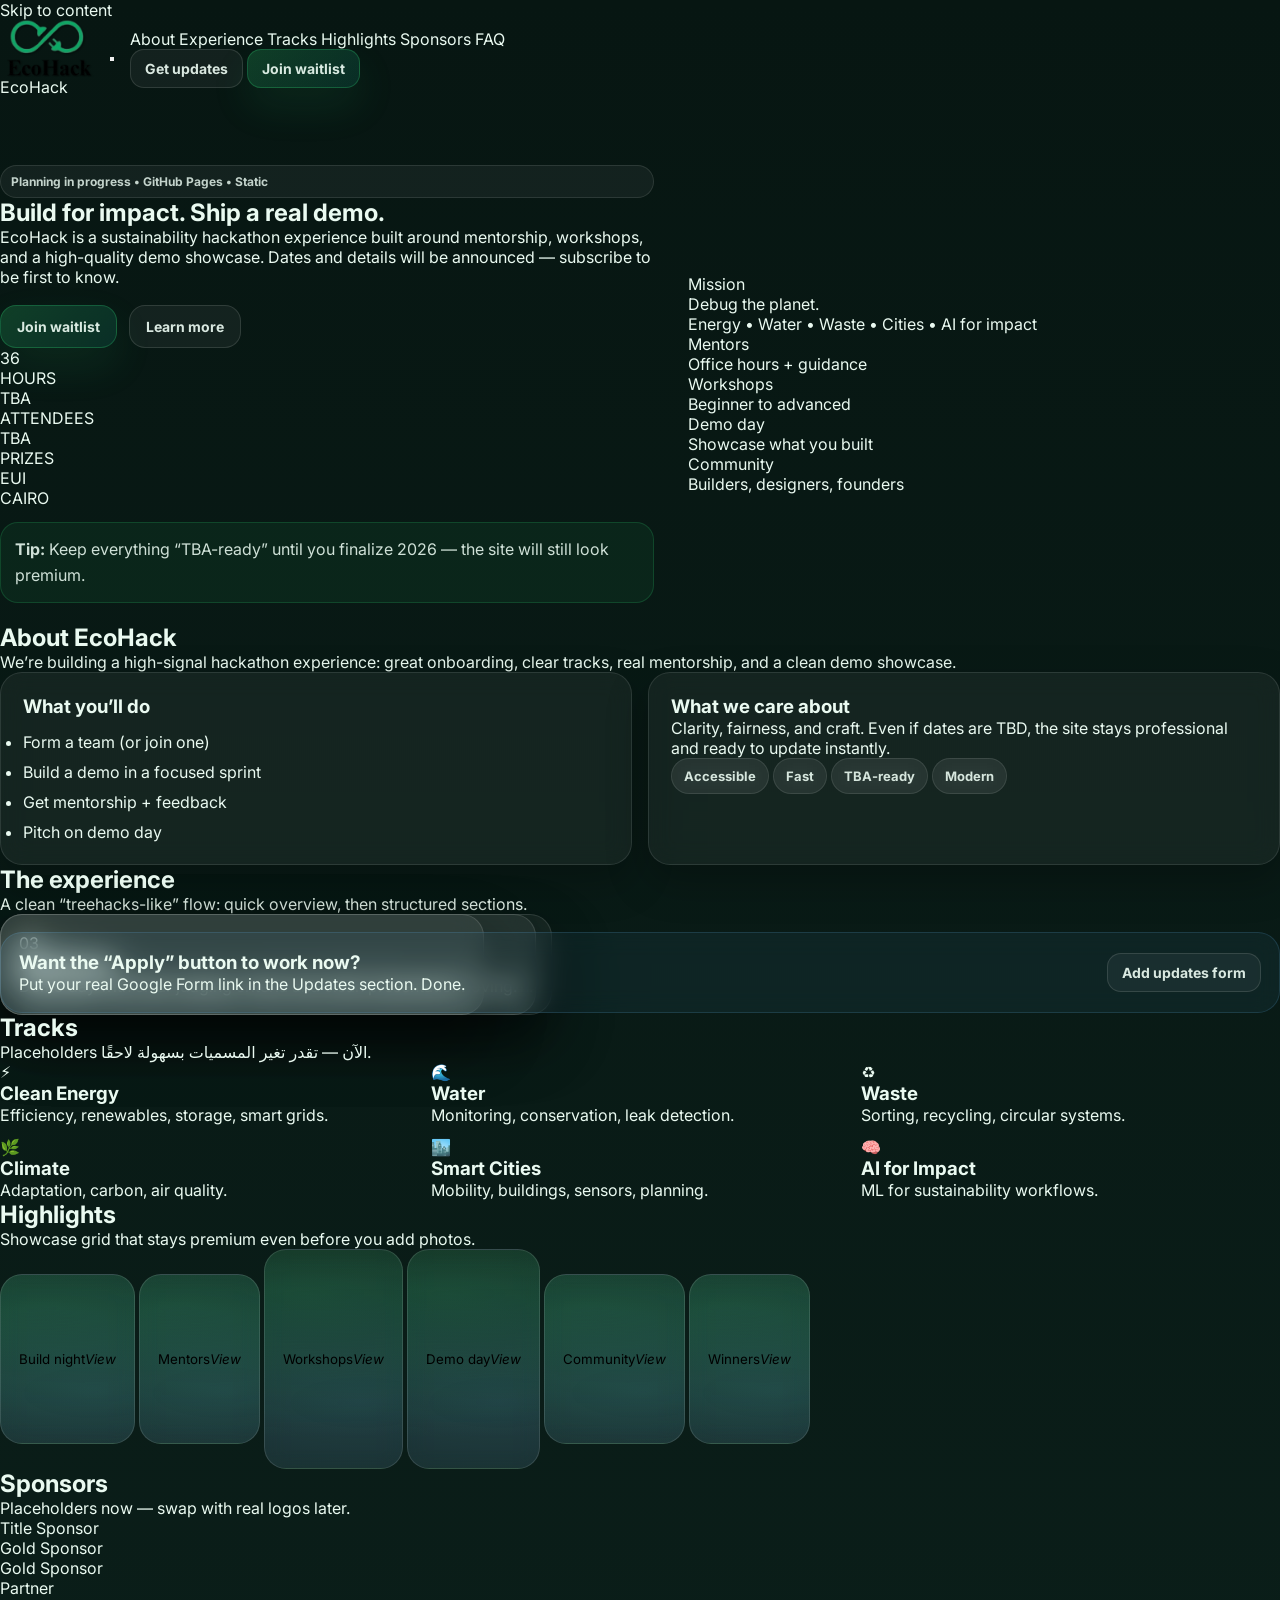
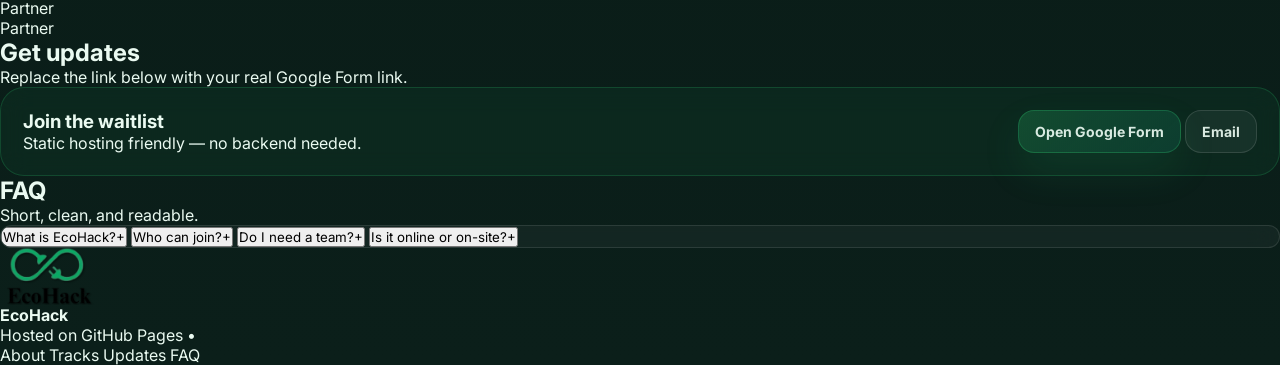
==== commit 002d31b0: "Update index.html" ====
--- a/index.html
+++ b/index.html
@@ -4,85 +4,60 @@
   <meta charset="UTF-8" />
   <meta name="viewport" content="width=device-width, initial-scale=1.0" />
   <title>EcoHack</title>
-  <meta name="description" content="EcoHack is an annual sustainability hackathon at Egypt University of Informatics—bringing builders together to debug the planet." />
-  <meta name="theme-color" content="#0B1F1A" />
-
-  <!-- Social -->
+  <meta name="description" content="EcoHack — a sustainability hackathon. Build, learn, ship." />
+  <meta name="theme-color" content="#071612" />
+
   <meta property="og:title" content="EcoHack — Debug the Planet" />
-  <meta property="og:description" content="An annual sustainability hackathon at Egypt University of Informatics (EUI)." />
+  <meta property="og:description" content="A sustainability hackathon experience — planning in progress." />
   <meta property="og:type" content="website" />
-  <!-- Put an image at: images/og.png (1200x630) when you’re ready -->
   <meta property="og:image" content="images/og.png" />
   <meta name="twitter:card" content="summary_large_image" />
 
-  <!-- Fonts (safe for GitHub Pages) -->
+  <link rel="icon" href="favicon.ico" sizes="any">
+  <link rel="icon" type="image/png" href="images/favicon-32.png" sizes="32x32">
+  <link rel="apple-touch-icon" href="images/favicon-180.png" sizes="180x180">
+
   <link rel="preconnect" href="https://fonts.googleapis.com" />
   <link rel="preconnect" href="https://fonts.gstatic.com" crossorigin />
-  <link href="https://fonts.googleapis.com/css2?family=Inter:wght@400;500;600;700;800&display=swap" rel="stylesheet" />
+  <link href="https://fonts.googleapis.com/css2?family=Inter:wght@400;500;600;700;800;900&display=swap" rel="stylesheet" />
 
   <link rel="stylesheet" href="css/styles.css" />
   <script src="js/script.js" defer></script>
-
-  <!-- Optional (enable later when dates are final)
-  <script type="application/ld+json">
-  {
-    "@context": "https://schema.org",
-    "@type": "Event",
-    "name": "EcoHack 2026",
-    "description": "Annual sustainability hackathon at Egypt University of Informatics (EUI).",
-    "eventStatus": "https://schema.org/EventScheduled",
-    "eventAttendanceMode": "https://schema.org/OfflineEventAttendanceMode",
-    "startDate": "2026-02-00T00:00:00+02:00",
-    "endDate": "2026-02-00T00:00:00+02:00",
-    "location": {
-      "@type": "Place",
-      "name": "Egypt University of Informatics (EUI)",
-      "address": {
-        "@type": "PostalAddress",
-        "addressLocality": "Cairo",
-        "addressCountry": "EG"
-      }
-    },
-    "url": "https://YOUR_DOMAIN/",
-    "organizer": { "@type": "Organization", "name": "EcoHack" }
-  }
-  </script>
-  -->
 </head>
 
 <body>
-  <a class="skip-link" href="#main">Skip to content</a>
-
-  <!-- Background layers -->
-  <div class="bg" aria-hidden="true">
-    <div class="bg__stars"></div>
-    <div class="bg__glow bg__glow--a"></div>
-    <div class="bg__glow bg__glow--b"></div>
-    <div class="bg__grid"></div>
+  <a class="skip" href="#main">Skip to content</a>
+
+  <!-- Ambient background -->
+  <div class="ambient" aria-hidden="true">
+    <div class="ambient__stars"></div>
+    <div class="ambient__glow ambient__glow--g"></div>
+    <div class="ambient__glow ambient__glow--b"></div>
+    <div class="ambient__noise"></div>
   </div>
 
-  <!-- Header -->
-  <header class="header" id="top">
-    <nav class="container navbar" aria-label="Primary">
-      <a href="#top" class="brand" aria-label="EcoHack Home">
-        <img class="brand__logo" src="images/logo.png" alt="EcoHack Logo" />
-        <span class="brand__name">EcoHack</span>
+  <header class="topbar" id="top">
+    <nav class="wrap nav" aria-label="Primary">
+      <a class="logo" href="#top" aria-label="EcoHack home">
+        <img src="images/logo.png" alt="EcoHack logo" />
+        <span>EcoHack</span>
       </a>
 
-      <button class="hamburger" type="button" aria-label="Open menu" aria-controls="navMenu" aria-expanded="false">
+      <button class="menuBtn" type="button" aria-controls="menu" aria-expanded="false" aria-label="Open menu">
         <span></span><span></span><span></span>
       </button>
 
-      <div class="nav" id="navMenu">
-        <a class="nav__link" href="#about">About</a>
-        <a class="nav__link" href="#tracks">Tracks</a>
-        <a class="nav__link" href="#highlights">Highlights</a>
-        <a class="nav__link" href="#sponsors">Sponsors</a>
-        <a class="nav__link" href="#faq">FAQ</a>
-
-        <div class="nav__cta">
+      <div class="menu" id="menu">
+        <a class="lnk" href="#about">About</a>
+        <a class="lnk" href="#experience">Experience</a>
+        <a class="lnk" href="#tracks">Tracks</a>
+        <a class="lnk" href="#highlights">Highlights</a>
+        <a class="lnk" href="#sponsors">Sponsors</a>
+        <a class="lnk" href="#faq">FAQ</a>
+
+        <div class="menu__cta">
           <a class="btn btn--ghost" href="#updates">Get updates</a>
-          <a class="btn btn--primary" href="#apply" data-cta="apply">Apply</a>
+          <a class="btn btn--primary" href="#updates" data-cta="apply">Join waitlist</a>
         </div>
       </div>
     </nav>
@@ -91,398 +66,289 @@
   <main id="main">
     <!-- HERO -->
     <section class="hero">
-      <div class="container hero__grid">
-        <div class="hero__left">
-          <div class="pill">
-            <span class="dot"></span>
-            <span>EcoHack Mission Control</span>
-          </div>
-
-          <p class="hero__date">2026 — dates to be announced</p>
-
-          <h1 class="hero__title">
-            Debug the planet.
-            <span class="hero__titleAccent">Build what’s next.</span>
+      <div class="wrap hero__grid">
+        <div class="hero__copy">
+          <div class="chip">
+            <span class="chip__dot"></span>
+            Planning in progress • GitHub Pages • Static
+          </div>
+
+          <h1 class="hero__h1">
+            Build for impact.
+            <span class="hero__grad">Ship a real demo.</span>
           </h1>
 
-          <p class="hero__sub">
-            EcoHack is an annual sustainability hackathon at Egypt University of Informatics (EUI).
-            Bring your ideas, your laptop, and your ambition — we’ll bring the community, mentors, and momentum.
+          <p class="hero__p">
+            EcoHack is a sustainability hackathon experience built around mentorship, workshops, and a high-quality demo showcase.
+            Dates and details will be announced — subscribe to be first to know.
           </p>
 
-          <div class="hero__actions" id="apply">
-            <a class="btn btn--primary btn--lg" href="#updates" data-cta="apply">
-              Apply (coming soon)
+          <div class="hero__actions">
+            <a class="btn btn--primary btn--lg" href="#updates" data-cta="apply">Join waitlist</a>
+            <a class="btn btn--ghost btn--lg" href="#about">Learn more</a>
+          </div>
+
+          <div class="stats" aria-label="Key stats">
+            <div class="stat">
+              <div class="stat__k">36</div>
+              <div class="stat__l">HOURS</div>
+            </div>
+            <div class="stat">
+              <div class="stat__k">TBA</div>
+              <div class="stat__l">ATTENDEES</div>
+            </div>
+            <div class="stat">
+              <div class="stat__k">TBA</div>
+              <div class="stat__l">PRIZES</div>
+            </div>
+            <div class="stat">
+              <div class="stat__k">EUI</div>
+              <div class="stat__l">CAIRO</div>
+            </div>
+          </div>
+
+          <div class="note">
+            <strong>Tip:</strong> Keep everything “TBA-ready” until you finalize 2026 — the site will still look premium.
+          </div>
+        </div>
+
+        <div class="hero__panel" aria-hidden="true">
+          <div class="panel">
+            <div class="panel__badge">Mission</div>
+            <div class="panel__title">Debug the planet.</div>
+            <div class="panel__sub">Energy • Water • Waste • Cities • AI for impact</div>
+
+            <div class="panel__cards">
+              <div class="miniCard">
+                <div class="miniCard__k">Mentors</div>
+                <div class="miniCard__v">Office hours + guidance</div>
+              </div>
+              <div class="miniCard">
+                <div class="miniCard__k">Workshops</div>
+                <div class="miniCard__v">Beginner to advanced</div>
+              </div>
+              <div class="miniCard">
+                <div class="miniCard__k">Demo day</div>
+                <div class="miniCard__v">Showcase what you built</div>
+              </div>
+              <div class="miniCard">
+                <div class="miniCard__k">Community</div>
+                <div class="miniCard__v">Builders, designers, founders</div>
+              </div>
+            </div>
+
+            <div class="panel__bar"></div>
+          </div>
+        </div>
+      </div>
+    </section>
+
+    <!-- ABOUT -->
+    <section class="sec" id="about">
+      <div class="wrap">
+        <header class="sec__head reveal">
+          <h2>About EcoHack</h2>
+          <p>We’re building a high-signal hackathon experience: great onboarding, clear tracks, real mentorship, and a clean demo showcase.</p>
+        </header>
+
+        <div class="grid2 reveal">
+          <article class="glass">
+            <h3>What you’ll do</h3>
+            <ul class="ticks">
+              <li>Form a team (or join one)</li>
+              <li>Build a demo in a focused sprint</li>
+              <li>Get mentorship + feedback</li>
+              <li>Pitch on demo day</li>
+            </ul>
+          </article>
+
+          <article class="glass">
+            <h3>What we care about</h3>
+            <p>
+              Clarity, fairness, and craft. Even if dates are TBD, the site stays professional and ready to update instantly.
+            </p>
+            <div class="pillRow">
+              <span class="pill">Accessible</span>
+              <span class="pill">Fast</span>
+              <span class="pill">TBA-ready</span>
+              <span class="pill">Modern</span>
+            </div>
+          </article>
+        </div>
+      </div>
+    </section>
+
+    <!-- EXPERIENCE -->
+    <section class="sec" id="experience">
+      <div class="wrap">
+        <header class="sec__head reveal">
+          <h2>The experience</h2>
+          <p>A clean “treehacks-like” flow: quick overview, then structured sections.</p>
+        </header>
+
+        <div class="cards3 reveal">
+          <article class="card">
+            <div class="card__top">01</div>
+            <h3>Kickoff</h3>
+            <p>Opening + problem prompts + team formation that’s actually smooth.</p>
+          </article>
+          <article class="card">
+            <div class="card__top">02</div>
+            <h3>Build sprint</h3>
+            <p>Workshops, office hours, and a calm layout that keeps you moving.</p>
+          </article>
+          <article class="card">
+            <div class="card__top">03</div>
+            <h3>Showcase</h3>
+            <p>Demo day with clear judging criteria and clean presentation.</p>
+          </article>
+        </div>
+
+        <div class="callout reveal">
+          <div>
+            <h3>Want the “Apply” button to work now?</h3>
+            <p>Put your real Google Form link in the Updates section. Done.</p>
+          </div>
+          <a class="btn btn--ghost" href="#updates">Add updates form</a>
+        </div>
+      </div>
+    </section>
+
+    <!-- TRACKS -->
+    <section class="sec" id="tracks">
+      <div class="wrap">
+        <header class="sec__head reveal">
+          <h2>Tracks</h2>
+          <p>Placeholders الآن — تقدر تغير المسميات بسهولة لاحقًا.</p>
+        </header>
+
+        <div class="tracks reveal">
+          <article class="t"><span>⚡</span><h3>Clean Energy</h3><p>Efficiency, renewables, storage, smart grids.</p></article>
+          <article class="t"><span>🌊</span><h3>Water</h3><p>Monitoring, conservation, leak detection.</p></article>
+          <article class="t"><span>♻️</span><h3>Waste</h3><p>Sorting, recycling, circular systems.</p></article>
+          <article class="t"><span>🌿</span><h3>Climate</h3><p>Adaptation, carbon, air quality.</p></article>
+          <article class="t"><span>🏙️</span><h3>Smart Cities</h3><p>Mobility, buildings, sensors, planning.</p></article>
+          <article class="t"><span>🧠</span><h3>AI for Impact</h3><p>ML for sustainability workflows.</p></article>
+        </div>
+      </div>
+    </section>
+
+    <!-- HIGHLIGHTS -->
+    <section class="sec" id="highlights">
+      <div class="wrap">
+        <header class="sec__head reveal">
+          <h2>Highlights</h2>
+          <p>Showcase grid that stays premium even before you add photos.</p>
+        </header>
+
+        <div class="shots reveal" id="gallery">
+          <button class="shot" data-full="images/highlight-1.jpg" data-alt="Highlight 1"><span>Build night</span><em>View</em></button>
+          <button class="shot" data-full="images/highlight-2.jpg" data-alt="Highlight 2"><span>Mentors</span><em>View</em></button>
+          <button class="shot" data-full="images/highlight-3.jpg" data-alt="Highlight 3"><span>Workshops</span><em>View</em></button>
+          <button class="shot" data-full="images/highlight-4.jpg" data-alt="Highlight 4"><span>Demo day</span><em>View</em></button>
+          <button class="shot" data-full="images/highlight-5.jpg" data-alt="Highlight 5"><span>Community</span><em>View</em></button>
+          <button class="shot" data-full="images/highlight-6.jpg" data-alt="Highlight 6"><span>Winners</span><em>View</em></button>
+        </div>
+      </div>
+
+      <!-- Modal -->
+      <div class="modal" id="modal" aria-hidden="true" role="dialog" aria-modal="true" aria-label="Gallery viewer">
+        <div class="modal__bg" data-close></div>
+        <div class="modal__box" role="document">
+          <button class="icon" type="button" aria-label="Close" data-close>✕</button>
+          <button class="nav" type="button" aria-label="Previous" data-prev>‹</button>
+          <figure class="frame">
+            <img id="modalImg" alt="" />
+            <figcaption id="modalCap"></figcaption>
+          </figure>
+          <button class="nav" type="button" aria-label="Next" data-next>›</button>
+        </div>
+      </div>
+    </section>
+
+    <!-- SPONSORS -->
+    <section class="sec" id="sponsors">
+      <div class="wrap">
+        <header class="sec__head reveal">
+          <h2>Sponsors</h2>
+          <p>Placeholders now — swap with real logos later.</p>
+        </header>
+
+        <div class="sGrid reveal">
+          <div class="s s--big">Title Sponsor</div>
+          <div class="s">Gold Sponsor</div>
+          <div class="s">Gold Sponsor</div>
+          <div class="s">Partner</div>
+          <div class="s">Partner</div>
+          <div class="s">Partner</div>
+        </div>
+      </div>
+    </section>
+
+    <!-- UPDATES -->
+    <section class="sec" id="updates">
+      <div class="wrap">
+        <header class="sec__head reveal">
+          <h2>Get updates</h2>
+          <p>Replace the link below with your real Google Form link.</p>
+        </header>
+
+        <div class="signup reveal">
+          <div>
+            <h3>Join the waitlist</h3>
+            <p>Static hosting friendly — no backend needed.</p>
+          </div>
+          <div class="signup__cta">
+            <a class="btn btn--primary btn--lg" href="https://forms.gle/" target="_blank" rel="noopener">
+              Open Google Form
             </a>
-            <a class="btn btn--ghost btn--lg" href="#about">
-              Learn more
-            </a>
-          </div>
-
-          <div class="hero__meta">
-            <div class="meta">
-              <span class="meta__k">36</span>
-              <span class="meta__l">HOURS</span>
-            </div>
-            <div class="meta">
-              <span class="meta__k">1000+</span>
-              <span class="meta__l">BUILDERS</span>
-            </div>
-            <div class="meta">
-              <span class="meta__k">$</span>
-              <span class="meta__l">PRIZES</span>
-            </div>
-            <div class="meta">
-              <span class="meta__k">EUI</span>
-              <span class="meta__l">CAIRO</span>
-            </div>
-          </div>
-
-          <div class="note">
-            <strong>Status:</strong> Planning is in progress. If you want to be first to know, subscribe below.
-          </div>
-        </div>
-
-        <div class="hero__right" aria-hidden="true">
-          <div class="collage">
-            <div class="card card--a">
-              <div class="card__top">
-                <span class="tag">MISSION</span>
-                <span class="tag tag--soft">SUSTAINABILITY</span>
-              </div>
-              <p class="card__big">Your mission launches here.</p>
-              <div class="card__bar"></div>
-            </div>
-
-            <div class="card card--b">
-              <p class="card__label">Why EcoHack?</p>
-              <ul class="card__list">
-                <li>Mentors + community</li>
-                <li>Workshops + talks</li>
-                <li>Prizes + opportunities</li>
-              </ul>
-            </div>
-
-            <div class="card card--c">
-              <p class="card__label">Build zones</p>
-              <div class="chips">
-                <span class="chip">Energy</span>
-                <span class="chip">Climate</span>
-                <span class="chip">Waste</span>
-                <span class="chip">Water</span>
-              </div>
-            </div>
-
-            <div class="orb orb--1"></div>
-            <div class="orb orb--2"></div>
-            <div class="orb orb--3"></div>
-          </div>
-        </div>
-      </div>
-    </section>
-
-    <!-- ABOUT -->
-    <section class="section" id="about">
-      <div class="container">
-        <div class="section__head reveal">
-          <h2 class="h2">About</h2>
-          <p class="lead">
-            EcoHack brings builders together to prototype solutions for real-world sustainability challenges —
-            fast, practical, and demo-ready.
-          </p>
-        </div>
-
-        <div class="grid2 reveal">
-          <div class="glass">
-            <h3 class="h3">What to expect</h3>
-            <p class="muted">
-              A high-energy build weekend with mentorship, workshops, team formation, and a showcase.
-              Whether you’re a beginner or a veteran — we design the experience to help you ship.
-            </p>
-            <div class="ticks">
-              <div class="tick">Team formation support</div>
-              <div class="tick">Mentors + office hours</div>
-              <div class="tick">Workshops for all levels</div>
-              <div class="tick">Demo day + judging</div>
-            </div>
-          </div>
-
-          <div class="glass">
-            <h3 class="h3">How we’ll announce updates</h3>
-            <p class="muted">
-              Since 2026 details aren’t finalized yet, the site is designed to keep everything “TBA-friendly”
-              — and instantly updatable when you confirm tracks, dates, speakers, and sponsors.
-            </p>
-            <div class="mini-grid">
-              <div class="mini">
-                <div class="mini__k">TBA-ready</div>
-                <div class="mini__v">No wrong info</div>
-              </div>
-              <div class="mini">
-                <div class="mini__k">Fast</div>
-                <div class="mini__v">Static + GitHub Pages</div>
-              </div>
-              <div class="mini">
-                <div class="mini__k">Accessible</div>
-                <div class="mini__v">Keyboard-friendly</div>
-              </div>
-              <div class="mini">
-                <div class="mini__k">Modern</div>
-                <div class="mini__v">Reveal + smooth UX</div>
-              </div>
-            </div>
-          </div>
-        </div>
-      </div>
-    </section>
-
-    <!-- TRACKS -->
-    <section class="section" id="tracks">
-      <div class="container">
-        <div class="section__head reveal">
-          <h2 class="h2">Tracks</h2>
-          <p class="lead">Pick a direction — or mix tracks. These are placeholders you can rename anytime.</p>
-        </div>
-
-        <div class="tracks reveal">
-          <article class="track">
-            <div class="track__icon" aria-hidden="true">⚡</div>
-            <h3 class="track__title">Clean Energy</h3>
-            <p class="track__text">Grid, solar, efficiency, storage, smart energy systems.</p>
-          </article>
-
-          <article class="track">
-            <div class="track__icon" aria-hidden="true">🌊</div>
-            <h3 class="track__title">Water & Resilience</h3>
-            <p class="track__text">Monitoring, conservation, leak detection, flood readiness.</p>
-          </article>
-
-          <article class="track">
-            <div class="track__icon" aria-hidden="true">♻️</div>
-            <h3 class="track__title">Waste & Circularity</h3>
-            <p class="track__text">Sorting, recycling, reuse, sustainable supply chains.</p>
-          </article>
-
-          <article class="track">
-            <div class="track__icon" aria-hidden="true">🌿</div>
-            <h3 class="track__title">Nature & Climate</h3>
-            <p class="track__text">Carbon, biodiversity, air quality, climate adaptation.</p>
-          </article>
-
-          <article class="track">
-            <div class="track__icon" aria-hidden="true">🏙️</div>
-            <h3 class="track__title">Smart Cities</h3>
-            <p class="track__text">Mobility, buildings, sensors, urban optimization.</p>
-          </article>
-
-          <article class="track">
-            <div class="track__icon" aria-hidden="true">🧠</div>
-            <h3 class="track__title">AI for Impact</h3>
-            <p class="track__text">ML tools that power real sustainability workflows.</p>
-          </article>
-        </div>
-
-        <div class="callout reveal">
-          <div class="callout__text">
-            <h3 class="h3">Want a TreeHacks-like “stats row” tied to real numbers?</h3>
-            <p class="muted">When you decide numbers later, you’ll just edit 4 values in the hero stats.</p>
-          </div>
-          <a class="btn btn--ghost" href="#updates">Subscribe for updates</a>
-        </div>
-      </div>
-    </section>
-
-    <!-- HIGHLIGHTS (gallery + modal) -->
-    <section class="section" id="highlights">
-      <div class="container">
-        <div class="section__head reveal">
-          <h2 class="h2">Highlights</h2>
-          <p class="lead">A premium-looking showcase grid. Replace images anytime.</p>
-        </div>
-
-        <div class="masonry reveal" id="galleryGrid">
-          <button class="shot" data-full="images/highlight-1.jpg" data-alt="EcoHack highlight 1">
-            <span class="shot__label">Build night</span>
-            <span class="shot__hint">View</span>
-          </button>
-          <button class="shot" data-full="images/highlight-2.jpg" data-alt="EcoHack highlight 2">
-            <span class="shot__label">Mentorship</span>
-            <span class="shot__hint">View</span>
-          </button>
-          <button class="shot" data-full="images/highlight-3.jpg" data-alt="EcoHack highlight 3">
-            <span class="shot__label">Workshops</span>
-            <span class="shot__hint">View</span>
-          </button>
-          <button class="shot" data-full="images/highlight-4.jpg" data-alt="EcoHack highlight 4">
-            <span class="shot__label">Demo day</span>
-            <span class="shot__hint">View</span>
-          </button>
-          <button class="shot" data-full="images/highlight-5.jpg" data-alt="EcoHack highlight 5">
-            <span class="shot__label">Community</span>
-            <span class="shot__hint">View</span>
-          </button>
-          <button class="shot" data-full="images/highlight-6.jpg" data-alt="EcoHack highlight 6">
-            <span class="shot__label">Winners</span>
-            <span class="shot__hint">View</span>
-          </button>
-        </div>
-
-        <div class="tip reveal">
-          <strong>Tip:</strong> لو مش عندك صور دلوقتي، سيب الأزرار زي ما هي (شكلها هيبقى رائع).
-          أول ما تبقى عندك صور، حطّها في <code>images/</code> بنفس الأسماء.
-        </div>
-      </div>
-
-      <!-- Modal -->
-      <div class="modal" id="galleryModal" aria-hidden="true" role="dialog" aria-modal="true" aria-label="Gallery viewer">
-        <div class="modal__backdrop" data-close></div>
-
-        <div class="modal__content" role="document">
-          <button class="iconbtn" type="button" aria-label="Close" data-close>✕</button>
-
-          <button class="navbtn" type="button" aria-label="Previous image" data-prev>‹</button>
-          <figure class="modal__figure">
-            <img id="modalImg" alt="" />
-            <figcaption id="modalCaption" class="modal__cap"></figcaption>
-          </figure>
-          <button class="navbtn" type="button" aria-label="Next image" data-next>›</button>
-        </div>
-      </div>
-    </section>
-
-    <!-- SPONSORS -->
-    <section class="section" id="sponsors">
-      <div class="container">
-        <div class="section__head reveal">
-          <h2 class="h2">Sponsors</h2>
-          <p class="lead">Placeholders الآن — وهيفضل شكلها “Top-tier” حتى قبل ما تضيف لوجوهات.</p>
-        </div>
-
-        <div class="sponsorGrid reveal">
-          <div class="sponsor sponsor--tier1">Title Sponsor</div>
-          <div class="sponsor sponsor--tier2">Gold Sponsor</div>
-          <div class="sponsor sponsor--tier2">Gold Sponsor</div>
-          <div class="sponsor sponsor--tier3">Partner</div>
-          <div class="sponsor sponsor--tier3">Partner</div>
-          <div class="sponsor sponsor--tier3">Partner</div>
-        </div>
-
-        <div class="note reveal">
-          <strong>Drop-in ready:</strong> لما تبعتلي اللوجو، أظبط لك OG cover + favicons بنفس الهوية.
-        </div>
-      </div>
-    </section>
-
-    <!-- UPDATES -->
-    <section class="section" id="updates">
-      <div class="container">
-        <div class="section__head reveal">
-          <h2 class="h2">Get updates</h2>
-          <p class="lead">GitHub Pages = Static. أسهل طريقة: حط لينك Google Form / Typeform هنا.</p>
-        </div>
-
-        <div class="signup reveal">
-          <div class="signup__left">
-            <h3 class="h3">Subscribe (recommended)</h3>
-            <p class="muted">بدّل اللينك ده لما تبقى جاهز. الزر معمول كأنه “real product”.</p>
-          </div>
-          <div class="signup__right">
-            <!-- Replace href with your Google Form / mailing list link -->
-            <a class="btn btn--primary btn--lg" href="https://forms.gle/" target="_blank" rel="noopener">
-              Join the updates list
-            </a>
-            <a class="btn btn--ghost btn--lg" href="mailto:hello@ecohack.org">
-              Email us
-            </a>
+            <a class="btn btn--ghost btn--lg" href="mailto:hello@ecohackathon.com">Email</a>
           </div>
         </div>
       </div>
     </section>
 
     <!-- FAQ -->
-    <section class="section" id="faq">
-      <div class="container">
-        <div class="section__head reveal">
-          <h2 class="h2">FAQ</h2>
-          <p class="lead">Concise, clean, and easy to scan.</p>
-        </div>
+    <section class="sec" id="faq">
+      <div class="wrap">
+        <header class="sec__head reveal">
+          <h2>FAQ</h2>
+          <p>Short, clean, and readable.</p>
+        </header>
 
         <div class="faq reveal" id="faqList">
-          <button class="faq__q" aria-expanded="false">
-            What is a hackathon?
-            <span class="faq__icon" aria-hidden="true">+</span>
-          </button>
-          <div class="faq__a" hidden>
-            A hackathon is a build sprint where teams prototype an idea into a working demo — fast.
-          </div>
-
-          <button class="faq__q" aria-expanded="false">
-            Who can participate?
-            <span class="faq__icon" aria-hidden="true">+</span>
-          </button>
-          <div class="faq__a" hidden>
-            Students, builders, and makers — details will be announced once 2026 planning is finalized.
-          </div>
-
-          <button class="faq__q" aria-expanded="false">
-            Do I need a team?
-            <span class="faq__icon" aria-hidden="true">+</span>
-          </button>
-          <div class="faq__a" hidden>
-            Nope. We help you find teammates and refine ideas during team formation.
-          </div>
-
-          <button class="faq__q" aria-expanded="false">
-            What should I build?
-            <span class="faq__icon" aria-hidden="true">+</span>
-          </button>
-          <div class="faq__a" hidden>
-            Anything that helps sustainability — energy, climate, waste, water, cities, AI for impact.
-          </div>
-
-          <button class="faq__q" aria-expanded="false">
-            Is there a code of conduct?
-            <span class="faq__icon" aria-hidden="true">+</span>
-          </button>
-          <div class="faq__a" hidden>
-            Yes. We’ll publish policies before applications open.
-          </div>
+          <button class="q" aria-expanded="false">What is EcoHack?<span>+</span></button>
+          <div class="a" hidden>A sustainability hackathon experience focused on shipping real demos.</div>
+
+          <button class="q" aria-expanded="false">Who can join?<span>+</span></button>
+          <div class="a" hidden>Details will be announced — subscribe for updates.</div>
+
+          <button class="q" aria-expanded="false">Do I need a team?<span>+</span></button>
+          <div class="a" hidden>No — we’ll help you find teammates during team formation.</div>
+
+          <button class="q" aria-expanded="false">Is it online or on-site?<span>+</span></button>
+          <div class="a" hidden>TBA. We’ll publish details when planning is finalized.</div>
         </div>
       </div>
     </section>
   </main>
 
-  <!-- Back to top -->
   <button class="toTop" type="button" aria-label="Back to top">↑</button>
 
-  <!-- Mobile quick actions -->
-  <div class="mobileBar" aria-label="Quick actions">
-    <a class="mobileBar__btn" href="#updates">Updates</a>
-    <a class="mobileBar__btn mobileBar__btn--primary" href="#apply" data-cta="apply">Apply</a>
-  </div>
-
-  <!-- Footer -->
-  <footer class="footer">
-    <div class="container footer__grid">
-      <div class="footer__brand">
-        <div class="footer__logoRow">
-          <img src="images/logo.png" alt="EcoHack Logo" />
-          <span>EcoHack</span>
-        </div>
-        <p class="muted">Made with ♻️ by the EcoHack team.</p>
-      </div>
-
-      <div class="footer__links">
+  <footer class="foot">
+    <div class="wrap foot__grid">
+      <div class="foot__brand">
+        <div class="foot__row">
+          <img src="images/logo.png" alt="EcoHack logo" />
+          <strong>EcoHack</strong>
+        </div>
+        <p>Hosted on GitHub Pages • <span id="year"></span></p>
+      </div>
+      <div class="foot__links">
         <a href="#about">About</a>
         <a href="#tracks">Tracks</a>
-        <a href="#highlights">Highlights</a>
-        <a href="#sponsors">Sponsors</a>
+        <a href="#updates">Updates</a>
         <a href="#faq">FAQ</a>
-      </div>
-
-      <div class="footer__meta">
-        <p class="muted">© <span id="yearNow"></span> EcoHack</p>
-        <p class="muted">Hosted on GitHub Pages</p>
       </div>
     </div>
   </footer>
--- a/css/styles.css
+++ b/css/styles.css
@@ -1,694 +1,895 @@
 :root{
-  --bg: #050B14;
-  --bg2:#070F1E;
-  --surface: rgba(255,255,255,.06);
-  --surface2: rgba(255,255,255,.09);
-  --border: rgba(255,255,255,.12);
-
-  --text:#ECFFF6;
-  --muted: rgba(236,255,246,.72);
-  --muted2: rgba(236,255,246,.56);
+  --bg: #071612;
+  --bg2:#0B1F1A;
+  --surface: rgba(17,45,39,.70);
+  --surface2: rgba(17,45,39,.45);
+  --border: rgba(255,255,255,.10);
+
+  --text:#EAFAF1;
+  --muted: rgba(234,250,241,.74);
+  --muted2: rgba(234,250,241,.56);
 
   --green:#2ECC71;
   --teal:#1ABC9C;
   --blue:#5DADE2;
-  --purple:#AF7AC5;
-  --yellow:#F4D03F;
-  --red:#EC7063;
-
-  --shadow: 0 24px 60px rgba(0,0,0,.45);
-  --shadow2: 0 14px 38px rgba(0,0,0,.28);
-
+
+  --shadow: 0 26px 60px rgba(0,0,0,.40);
   --radius: 18px;
-  --radiusLg: 22px;
-
-  --mx:0px;
-  --my:0px;
+
+  --container: 1120px;
+  --pad: 18px;
 }
 
 *{margin:0;padding:0;box-sizing:border-box}
 html{scroll-behavior:smooth}
 body{
   font-family: Inter, system-ui, -apple-system, Segoe UI, Roboto, sans-serif;
-  background:
-    radial-gradient(1200px 700px at 55% -10%, rgba(46,204,113,.18), transparent 60%),
-    radial-gradient(900px 500px at 15% 10%, rgba(93,173,226,.12), transparent 60%),
-    radial-gradient(700px 500px at 90% 25%, rgba(175,122,197,.10), transparent 60%),
-    linear-gradient(180deg, var(--bg2), var(--bg));
   color: var(--text);
-  line-height:1.65;
+  background: linear-gradient(180deg, var(--bg), var(--bg2));
+  min-height: 100vh;
   overflow-x:hidden;
 }
 
-.container{max-width:1200px;margin:0 auto;padding:0 20px}
 img{max-width:100%;display:block}
-
-/* Header */
+a{color:inherit;text-decoration:none}
+button{font-family:inherit}
+
+.skip-link{
+  position: absolute;
+  left: 12px;
+  top: 12px;
+  padding: 10px 12px;
+  border-radius: 12px;
+  background: rgba(0,0,0,.7);
+  border: 1px solid rgba(255,255,255,.12);
+  transform: translateY(-140%);
+  transition: transform .2s ease;
+  z-index: 9999;
+}
+.skip-link:focus{ transform: translateY(0); }
+
+:focus-visible{
+  outline: 3px solid rgba(46,204,113,.85);
+  outline-offset: 3px;
+  border-radius: 14px;
+}
+
+/* Background */
+.bg{
+  position: fixed;
+  inset: 0;
+  z-index: -2;
+  pointer-events: none;
+}
+.bg__stars{
+  position:absolute; inset:0;
+  background-image:
+    radial-gradient(2px 2px at 20% 30%, rgba(255,255,255,.25), transparent 60%),
+    radial-gradient(1px 1px at 40% 70%, rgba(255,255,255,.18), transparent 60%),
+    radial-gradient(1px 1px at 70% 25%, rgba(255,255,255,.12), transparent 60%),
+    radial-gradient(2px 2px at 85% 60%, rgba(255,255,255,.16), transparent 60%),
+    radial-gradient(1px 1px at 15% 80%, rgba(255,255,255,.10), transparent 60%);
+  opacity: .9;
+  filter: saturate(1.1);
+}
+.bg__glow{
+  position:absolute;
+  width: 900px; height: 900px;
+  border-radius: 999px;
+  filter: blur(40px);
+  opacity: .22;
+}
+.bg__glow--a{
+  left: -240px; top: -260px;
+  background: radial-gradient(circle at 30% 30%, rgba(46,204,113,.65), transparent 55%);
+}
+.bg__glow--b{
+  right: -260px; bottom: -340px;
+  background: radial-gradient(circle at 30% 30%, rgba(93,173,226,.55), transparent 55%);
+}
+.bg__grid{
+  position:absolute; inset:-40px;
+  background-image:
+    linear-gradient(rgba(255,255,255,.06) 1px, transparent 1px),
+    linear-gradient(90deg, rgba(255,255,255,.06) 1px, transparent 1px);
+  background-size: 70px 70px;
+  mask-image: radial-gradient(circle at 40% 20%, black 20%, transparent 65%);
+  opacity: .18;
+}
+
+/* Layout */
+.container{
+  width: min(var(--container), calc(100% - 32px));
+  margin: 0 auto;
+}
+
+.section{
+  padding: 86px 0;
+  position: relative;
+}
+.section__head{
+  max-width: 780px;
+  margin-bottom: 28px;
+}
+.h2{
+  font-size: clamp(26px, 3vw, 40px);
+  letter-spacing: -0.02em;
+}
+.h3{
+  font-size: 18px;
+  letter-spacing: -0.01em;
+  margin-bottom: 10px;
+}
+.lead{
+  margin-top: 10px;
+  color: var(--muted);
+  line-height: 1.6;
+}
+.muted{ color: var(--muted); line-height: 1.65; }
+code{
+  font-family: ui-monospace, SFMono-Regular, Menlo, Monaco, Consolas, "Liberation Mono", "Courier New", monospace;
+  font-size: .95em;
+  color: rgba(234,250,241,.86);
+}
+
+/* Header/Nav */
 .header{
-  position:fixed;top:0;left:0;width:100%;
-  z-index:1000;
-  background: rgba(5,11,20,.55);
-  border-bottom:1px solid rgba(255,255,255,.10);
+  position: sticky;
+  top: 0;
+  z-index: 50;
   backdrop-filter: blur(14px);
+  background: rgba(6,18,14,.55);
+  border-bottom: 1px solid rgba(255,255,255,.08);
 }
 .navbar{
-  display:flex;align-items:center;justify-content:space-between;
-  padding:14px 0;gap:16px
-}
-.logo{
-  display:flex;align-items:center;gap:10px;
-  text-decoration:none;color:var(--text);
-  font-weight:950;letter-spacing:.2px
-}
-.logo img{height:30px;width:auto}
-.nav-menu{display:flex;list-style:none;gap:16px;align-items:center}
-.nav-link{
-  color:var(--muted);text-decoration:none;font-weight:850;
-  font-size:13px;letter-spacing:.25px;
-  padding:8px 10px;border-radius:999px;
-  transition: background .2s ease, color .2s ease, transform .2s ease;
-}
-.nav-link:hover{color:var(--text);background:rgba(255,255,255,.06);transform:translateY(-1px)}
-
-.hamburger{display:none;background:none;border:none;cursor:pointer;padding:8px;border-radius:12px}
-.hamburger:hover{background: rgba(255,255,255,.06)}
-.bar{display:block;width:26px;height:3px;margin:5px 0;background:rgba(236,255,246,.92);border-radius:999px}
-
-/* CTA button (same class name as your HTML) */
-.cta-button{
-  display:inline-flex;align-items:center;justify-content:center;
-  text-decoration:none;
-  padding:10px 16px;
-  border-radius:14px;
-  font-weight:950;
-  font-size:13px;
-  letter-spacing:.25px;
-  transition:transform .18s ease, background .18s ease, border-color .18s ease, box-shadow .18s ease, color .18s ease;
-  border:1px solid rgba(255,255,255,.14);
-  background: linear-gradient(135deg, rgba(46,204,113,.98), rgba(26,188,156,.92));
-  color:#04110E;
-  box-shadow: 0 14px 26px rgba(46,204,113,.18);
-}
-.cta-button:hover{transform: translateY(-2px); box-shadow: 0 18px 34px rgba(46,204,113,.22)}
-.cta-button.secondary{
+  display:flex;
+  align-items:center;
+  justify-content: space-between;
+  padding: 14px 0;
+  gap: 16px;
+}
+.brand{
+  display:flex;
+  align-items:center;
+  gap: 10px;
+}
+.brand__logo{
+  width: 34px;
+  height: 34px;
+  border-radius: 10px;
+  object-fit: contain;
   background: rgba(255,255,255,.06);
-  color: var(--text);
-  border-color: rgba(255,255,255,.14);
-  box-shadow:none;
-}
-.cta-button.secondary:hover{background: rgba(255,255,255,.10)}
-.nav-cta{white-space:nowrap}
+  border: 1px solid rgba(255,255,255,.10);
+  padding: 5px;
+}
+.brand__name{
+  font-weight: 800;
+  letter-spacing: .2px;
+}
+
+.hamburger{
+  display:none;
+  width: 44px;
+  height: 44px;
+  border-radius: 14px;
+  border: 1px solid rgba(255,255,255,.10);
+  background: rgba(255,255,255,.06);
+  cursor:pointer;
+  align-items:center;
+  justify-content:center;
+  gap: 6px;
+}
+.hamburger span{
+  display:block;
+  width: 18px;
+  height: 2px;
+  background: rgba(234,250,241,.9);
+  border-radius: 999px;
+}
+
+.nav{
+  display:flex;
+  align-items:center;
+  gap: 16px;
+}
+.nav__link{
+  color: rgba(234,250,241,.86);
+  font-weight: 600;
+  font-size: 14px;
+  opacity: .85;
+  padding: 10px 10px;
+  border-radius: 14px;
+  transition: opacity .2s ease, background .2s ease;
+}
+.nav__link:hover{ opacity: 1; background: rgba(255,255,255,.06); }
+.nav__link.is-active{
+  opacity: 1;
+  background: rgba(46,204,113,.10);
+  border: 1px solid rgba(46,204,113,.22);
+}
+
+.nav__cta{
+  display:flex;
+  gap: 10px;
+  margin-left: 6px;
+}
+
+/* Buttons */
+.btn{
+  display:inline-flex;
+  align-items:center;
+  justify-content:center;
+  gap: 10px;
+  padding: 10px 14px;
+  border-radius: 14px;
+  border: 1px solid rgba(255,255,255,.12);
+  background: rgba(255,255,255,.06);
+  color: rgba(234,250,241,.92);
+  font-weight: 700;
+  font-size: 14px;
+  cursor:pointer;
+  transition: transform .15s ease, background .2s ease, border-color .2s ease;
+}
+.btn:hover{
+  transform: translateY(-1px);
+  background: rgba(255,255,255,.09);
+}
+.btn--primary{
+  background: linear-gradient(135deg, rgba(46,204,113,.22), rgba(26,188,156,.14));
+  border-color: rgba(46,204,113,.28);
+  box-shadow: 0 18px 42px rgba(46,204,113,.10);
+}
+.btn--ghost{
+  background: rgba(255,255,255,.05);
+}
+.btn--lg{ padding: 12px 16px; border-radius: 16px; }
 
 /* Hero */
 .hero{
-  position:relative;
-  min-height:100vh;
-  padding-top:86px;
-  display:flex;
-  align-items:center;
-}
-.space{position:absolute;inset:0;overflow:hidden}
-.space-vignette{
-  position:absolute;inset:-25%;
-  background: radial-gradient(60% 60% at 50% 35%, transparent, rgba(0,0,0,.55) 70%, rgba(0,0,0,.8));
-  pointer-events:none;
-}
-.hero-content{position:relative;z-index:2;padding:44px 0 66px}
-
-/* Make hero card premium */
-.hero-card{
-  background: linear-gradient(180deg, rgba(255,255,255,.08), rgba(255,255,255,.04));
-  border:1px solid rgba(255,255,255,.14);
-  border-radius: var(--radiusLg);
-  padding: 26px 22px;
+  padding: 68px 0 20px;
+}
+.hero__grid{
+  display:grid;
+  grid-template-columns: 1.05fr .95fr;
+  gap: 34px;
+  align-items: center;
+}
+.hero__date{
+  color: rgba(234,250,241,.75);
+  margin-top: 12px;
+  font-weight: 700;
+  letter-spacing: .08em;
+  text-transform: uppercase;
+  font-size: 12px;
+}
+.hero__title{
+  margin-top: 14px;
+  font-size: clamp(38px, 4.8vw, 66px);
+  line-height: 1.05;
+  letter-spacing: -0.03em;
+}
+.hero__titleAccent{
+  display:block;
+  background: linear-gradient(90deg, rgba(46,204,113,.95), rgba(93,173,226,.85));
+  -webkit-background-clip:text;
+  background-clip:text;
+  color: transparent;
+}
+.hero__sub{
+  margin-top: 14px;
+  color: var(--muted);
+  line-height: 1.7;
+  font-size: 16px;
+  max-width: 56ch;
+}
+.hero__actions{
+  margin-top: 18px;
+  display:flex;
+  flex-wrap: wrap;
+  gap: 12px;
+}
+.hero__meta{
+  margin-top: 18px;
+  display:grid;
+  grid-template-columns: repeat(4, minmax(0,1fr));
+  gap: 10px;
+}
+.meta{
+  border-radius: 18px;
+  padding: 14px 12px;
+  background: rgba(255,255,255,.05);
+  border: 1px solid rgba(255,255,255,.10);
+  backdrop-filter: blur(10px);
+}
+.meta__k{
+  display:block;
+  font-weight: 900;
+  font-size: 18px;
+  letter-spacing: .02em;
+}
+.meta__l{
+  display:block;
+  margin-top: 4px;
+  font-size: 11px;
+  letter-spacing: .12em;
+  text-transform: uppercase;
+  color: rgba(234,250,241,.70);
+}
+.pill{
+  display:inline-flex;
+  align-items:center;
+  gap: 10px;
+  padding: 9px 12px;
+  border-radius: 999px;
+  background: rgba(255,255,255,.05);
+  border: 1px solid rgba(255,255,255,.10);
+  backdrop-filter: blur(12px);
+  color: rgba(234,250,241,.90);
+  font-weight: 700;
+  font-size: 13px;
+}
+.dot{
+  width: 10px; height: 10px;
+  border-radius: 999px;
+  background: rgba(46,204,113,.95);
+  box-shadow: 0 0 0 6px rgba(46,204,113,.15);
+}
+.note{
+  margin-top: 14px;
+  padding: 14px 14px;
+  border-radius: 18px;
+  background: rgba(46,204,113,.07);
+  border: 1px solid rgba(46,204,113,.20);
+  color: rgba(234,250,241,.88);
+  line-height: 1.6;
+}
+
+/* Hero right collage */
+.collage{
+  position: relative;
+  min-height: 420px;
+}
+.card{
+  position:absolute;
+  border-radius: 22px;
+  padding: 18px;
+  background: rgba(255,255,255,.06);
+  border: 1px solid rgba(255,255,255,.12);
+  backdrop-filter: blur(14px);
   box-shadow: var(--shadow);
-  backdrop-filter: blur(16px);
-  max-width: 920px;
-  margin: 0 auto;
-}
-.pill{
-  display:inline-flex;align-items:center;gap:10px;
-  padding:7px 12px;border-radius:999px;
-  border:1px solid rgba(46,204,113,.35);
+}
+.card--a{ left: 16px; top: 20px; width: 86%; }
+.card--b{ right: 14px; top: 190px; width: 68%; }
+.card--c{ left: 10px; top: 300px; width: 72%; }
+
+.card__top{
+  display:flex; flex-wrap:wrap;
+  gap: 8px;
+  align-items:center;
+}
+.tag{
+  font-size: 11px;
+  font-weight: 800;
+  letter-spacing: .12em;
+  text-transform: uppercase;
+  padding: 7px 10px;
+  border-radius: 999px;
   background: rgba(46,204,113,.10);
-  color: rgba(236,255,246,.92);
-  font-weight:950;font-size:12px;letter-spacing:.25px;
-}
-.pill .dot{width:8px;height:8px;border-radius:999px;background: var(--green); box-shadow:0 0 18px rgba(46,204,113,.5)}
-.hero h1{
-  font-size: clamp(44px, 6.6vw, 78px);
-  line-height:1.02;
-  margin: 12px 0 10px;
-  letter-spacing: -1px;
-}
-.hero-lead{color: var(--muted);font-size:16px;max-width: 70ch;font-weight:650}
-.hero-lead strong{color: var(--text)}
-.hero-actions{display:flex;gap:10px;flex-wrap:wrap;margin-top:18px}
-
-/* Stats */
-.stats-row{
-  margin-top: 18px;
-  display:grid;
-  grid-template-columns: repeat(4, minmax(0,1fr));
-  gap: 10px;
-}
-.stat{
-  border:1px solid rgba(255,255,255,.10);
+  border: 1px solid rgba(46,204,113,.22);
+}
+.tag--soft{
+  background: rgba(93,173,226,.10);
+  border-color: rgba(93,173,226,.22);
+}
+.card__big{
+  margin-top: 12px;
+  font-size: 22px;
+  font-weight: 900;
+  letter-spacing: -0.02em;
+}
+.card__bar{
+  margin-top: 14px;
+  height: 10px;
+  border-radius: 999px;
+  background: linear-gradient(90deg, rgba(46,204,113,.95), rgba(93,173,226,.55));
+  opacity: .45;
+}
+.card__label{
+  font-weight: 900;
+  letter-spacing: -0.01em;
+  margin-bottom: 10px;
+}
+.card__list{
+  list-style: none;
+  display:grid;
+  gap: 8px;
+  color: rgba(234,250,241,.80);
+}
+.card__list li{
+  padding-left: 18px;
+  position: relative;
+}
+.card__list li::before{
+  content:"";
+  position:absolute;
+  left: 0;
+  top: .55em;
+  width: 8px; height: 8px;
+  border-radius: 999px;
+  background: rgba(46,204,113,.9);
+  box-shadow: 0 0 0 5px rgba(46,204,113,.15);
+}
+.chips{ display:flex; flex-wrap:wrap; gap:8px; }
+.chip{
+  font-size: 12px;
+  font-weight: 700;
+  padding: 8px 10px;
+  border-radius: 999px;
+  background: rgba(255,255,255,.05);
+  border: 1px solid rgba(255,255,255,.10);
+  color: rgba(234,250,241,.82);
+}
+.orb{
+  position:absolute;
+  border-radius: 999px;
+  filter: blur(0px);
+  opacity: .9;
+  mix-blend-mode: screen;
+}
+.orb--1{ width: 140px; height: 140px; right: 24px; top: 40px; background: radial-gradient(circle at 30% 30%, rgba(46,204,113,.75), transparent 65%); }
+.orb--2{ width: 170px; height: 170px; left: 12px; top: 160px; background: radial-gradient(circle at 30% 30%, rgba(93,173,226,.75), transparent 65%); }
+.orb--3{ width: 120px; height: 120px; right: 84px; bottom: 10px; background: radial-gradient(circle at 30% 30%, rgba(26,188,156,.70), transparent 65%); }
+
+/* Glass blocks */
+.glass{
+  border-radius: 22px;
+  padding: 22px;
+  background: rgba(255,255,255,.05);
+  border: 1px solid rgba(255,255,255,.10);
+  backdrop-filter: blur(12px);
+  box-shadow: 0 16px 42px rgba(0,0,0,.25);
+}
+.grid2{
+  display:grid;
+  grid-template-columns: 1fr 1fr;
+  gap: 16px;
+}
+.ticks{ margin-top: 14px; display:grid; gap: 10px; }
+.tick{
+  padding: 12px 12px 12px 40px;
+  border-radius: 16px;
   background: rgba(255,255,255,.04);
-  border-radius: 16px;
-  padding: 12px;
-}
-.stat-number{font-weight:1000;font-size:16px}
-.stat-label{color: var(--muted2); font-weight:850; font-size:11px; margin-top:2px}
-
-/* Mini cards */
-.hero-mini-grid{
+  border: 1px solid rgba(255,255,255,.08);
+  position: relative;
+  color: rgba(234,250,241,.84);
+}
+.tick::before{
+  content:"✓";
+  position:absolute;
+  left: 14px;
+  top: 12px;
+  width: 18px;
+  height: 18px;
+  display:grid;
+  place-items:center;
+  border-radius: 6px;
+  background: rgba(46,204,113,.12);
+  border: 1px solid rgba(46,204,113,.24);
+  color: rgba(46,204,113,.95);
+  font-weight: 900;
+}
+
+.mini-grid{
   margin-top: 14px;
+  display:grid;
+  grid-template-columns: repeat(2, minmax(0,1fr));
+  gap: 12px;
+}
+.mini{
+  padding: 14px;
+  border-radius: 18px;
+  background: rgba(255,255,255,.04);
+  border: 1px solid rgba(255,255,255,.08);
+}
+.mini__k{ font-weight: 900; }
+.mini__v{ margin-top: 6px; color: rgba(234,250,241,.72); }
+
+/* Tracks */
+.tracks{
   display:grid;
   grid-template-columns: repeat(3, minmax(0,1fr));
   gap: 12px;
-  max-width: 980px;
-  margin-left:auto;margin-right:auto;
-}
-.mini-card{
-  border-radius: var(--radiusLg);
-  border: 1px solid rgba(255,255,255,.12);
+}
+.track{
+  padding: 18px;
+  border-radius: 22px;
+  background: rgba(255,255,255,.05);
+  border: 1px solid rgba(255,255,255,.10);
+  backdrop-filter: blur(12px);
+  transition: transform .15s ease, border-color .2s ease, background .2s ease;
+}
+.track:hover{
+  transform: translateY(-2px);
+  border-color: rgba(46,204,113,.20);
+  background: rgba(46,204,113,.06);
+}
+.track__icon{
+  width: 44px; height: 44px;
+  border-radius: 16px;
+  display:grid;
+  place-items:center;
+  background: rgba(255,255,255,.05);
+  border: 1px solid rgba(255,255,255,.10);
+  margin-bottom: 12px;
+  font-size: 18px;
+}
+.track__title{ font-weight: 900; letter-spacing:-0.01em; }
+.track__text{ margin-top: 8px; color: rgba(234,250,241,.72); line-height:1.6; }
+
+.callout{
+  margin-top: 18px;
+  display:flex;
+  align-items:center;
+  justify-content: space-between;
+  gap: 16px;
+  padding: 18px 18px;
+  border-radius: 22px;
+  background: rgba(93,173,226,.07);
+  border: 1px solid rgba(93,173,226,.18);
+  backdrop-filter: blur(12px);
+}
+
+/* Highlights */
+.masonry{
+  display:grid;
+  grid-template-columns: repeat(12, minmax(0,1fr));
+  gap: 12px;
+}
+.shot{
+  position: relative;
+  border: 1px solid rgba(255,255,255,.12);
+  border-radius: 22px;
+  background:
+    radial-gradient(900px 240px at 30% 20%, rgba(46,204,113,.20), transparent 60%),
+    radial-gradient(720px 260px at 70% 70%, rgba(93,173,226,.18), transparent 60%),
+    rgba(255,255,255,.04);
+  backdrop-filter: blur(10px);
+  padding: 18px;
+  min-height: 170px;
+  cursor:pointer;
+  transition: transform .15s ease, border-color .2s ease;
+  overflow:hidden;
+}
+.shot:hover{
+  transform: translateY(-2px);
+  border-color: rgba(46,204,113,.22);
+}
+.shot__label{
+  font-weight: 900;
+  letter-spacing:-0.01em;
+}
+.shot__hint{
+  position:absolute;
+  right: 14px;
+  bottom: 14px;
+  font-weight: 800;
+  font-size: 12px;
+  letter-spacing: .08em;
+  text-transform: uppercase;
+  padding: 8px 10px;
+  border-radius: 999px;
+  background: rgba(0,0,0,.35);
+  border: 1px solid rgba(255,255,255,.12);
+  color: rgba(234,250,241,.88);
+}
+.shot:nth-child(1){ grid-column: span 7; }
+.shot:nth-child(2){ grid-column: span 5; }
+.shot:nth-child(3){ grid-column: span 4; min-height: 220px; }
+.shot:nth-child(4){ grid-column: span 8; min-height: 220px; }
+.shot:nth-child(5){ grid-column: span 6; }
+.shot:nth-child(6){ grid-column: span 6; }
+
+.tip{
+  margin-top: 14px;
+  padding: 14px;
+  border-radius: 18px;
+  background: rgba(255,255,255,.04);
+  border: 1px solid rgba(255,255,255,.08);
+  color: rgba(234,250,241,.84);
+  line-height: 1.7;
+}
+
+/* Modal */
+.modal{
+  position: fixed;
+  inset: 0;
+  display:none;
+  z-index: 200;
+}
+.modal.show{ display:block; }
+.modal__backdrop{
+  position:absolute; inset:0;
+  background: rgba(0,0,0,.65);
+}
+.modal__content{
+  position: relative;
+  width: min(980px, calc(100% - 28px));
+  margin: 6vh auto 0;
+  border-radius: 24px;
+  background: rgba(12,24,20,.85);
+  border: 1px solid rgba(255,255,255,.12);
+  backdrop-filter: blur(16px);
+  box-shadow: 0 30px 80px rgba(0,0,0,.55);
+  display:flex;
+  align-items:center;
+  gap: 10px;
+  padding: 14px;
+}
+.modal__figure{
+  width: 100%;
+  padding: 10px;
+  border-radius: 18px;
+  background: rgba(255,255,255,.03);
+  border: 1px solid rgba(255,255,255,.08);
+}
+.modal__figure img{
+  width: 100%;
+  max-height: 70vh;
+  object-fit: cover;
+  border-radius: 14px;
+}
+.modal__cap{
+  margin-top: 10px;
+  color: rgba(234,250,241,.78);
+  font-size: 13px;
+}
+.iconbtn{
+  position:absolute;
+  top: 12px;
+  right: 12px;
+  width: 42px;
+  height: 42px;
+  border-radius: 16px;
+  border: 1px solid rgba(255,255,255,.12);
+  background: rgba(255,255,255,.06);
+  color: rgba(234,250,241,.92);
+  font-weight: 900;
+  cursor:pointer;
+}
+.navbtn{
+  width: 44px;
+  height: 44px;
+  border-radius: 16px;
+  border: 1px solid rgba(255,255,255,.12);
+  background: rgba(255,255,255,.06);
+  color: rgba(234,250,241,.92);
+  font-size: 22px;
+  cursor:pointer;
+}
+
+/* Sponsors */
+.sponsorGrid{
+  display:grid;
+  grid-template-columns: repeat(3, minmax(0,1fr));
+  gap: 12px;
+}
+.sponsor{
+  border-radius: 22px;
+  padding: 26px 18px;
+  text-align:center;
+  font-weight: 900;
+  letter-spacing: .02em;
+  background: rgba(255,255,255,.05);
+  border: 1px dashed rgba(255,255,255,.16);
+  color: rgba(234,250,241,.82);
+}
+.sponsor--tier1{
+  grid-column: 1 / -1;
+  padding: 30px 18px;
+  background: rgba(46,204,113,.06);
+  border-color: rgba(46,204,113,.22);
+}
+.sponsor--tier2{
+  background: rgba(93,173,226,.05);
+  border-color: rgba(93,173,226,.18);
+}
+
+/* Updates */
+.signup{
+  display:flex;
+  justify-content: space-between;
+  align-items: center;
+  gap: 16px;
+  padding: 22px;
+  border-radius: 24px;
+  background: rgba(46,204,113,.06);
+  border: 1px solid rgba(46,204,113,.20);
+  backdrop-filter: blur(12px);
+}
+.signup__right{
+  display:flex;
+  gap: 10px;
+  flex-wrap: wrap;
+}
+
+/* FAQ */
+.faq{
+  border-radius: 24px;
+  overflow:hidden;
+  border: 1px solid rgba(255,255,255,.10);
   background: rgba(255,255,255,.04);
   backdrop-filter: blur(12px);
-  padding: 16px;
-  box-shadow: var(--shadow2);
-}
-.mini-card h3{font-size:15px;margin-bottom:4px;font-weight:1000}
-.mini-card p{color: var(--muted2); font-weight:650; font-size: 13px}
-
-/* Stars */
-.stars{position:absolute;inset:0}
-.star{
-  position:absolute;width:2px;height:2px;border-radius:999px;
-  background: rgba(236,255,246,.92);
-  opacity:.75;
-  box-shadow: 0 0 10px rgba(236,255,246,.35);
-  animation: twinkle 2.8s ease-in-out infinite;
-}
-.star.big{width:3px;height:3px;opacity:.85}
-@keyframes twinkle{
-  0%,100%{transform:scale(.9);opacity:.55}
-  50%{transform:scale(1.4);opacity:1}
-}
-
-/* Planets (your original structure) */
-.planet{
-  position:absolute;border-radius:999px;
-  filter: drop-shadow(0 18px 30px rgba(0,0,0,.55));
-}
-.planet-left{
-  width: 260px;height:260px;left:-70px;top:140px;
-  background:
-    radial-gradient(circle at 30% 30%, rgba(255,255,255,.18), transparent 45%),
-    linear-gradient(145deg, rgba(93,173,226,.20), rgba(46,204,113,.18)),
-    rgba(18,42,36,.95);
-}
-.planet-right{
-  width: 340px;height:340px;right:-120px;top:40px;
-  background:
-    radial-gradient(circle at 35% 25%, rgba(255,255,255,.14), transparent 55%),
-    linear-gradient(145deg, rgba(175,122,197,.18), rgba(46,204,113,.12)),
-    rgba(18,42,36,.95);
-}
-.planet-bottom{
-  width: 520px;height:520px;left:50%;bottom:-340px;
-  transform: translateX(-50%);
-  background:
-    radial-gradient(circle at 30% 30%, rgba(255,255,255,.10), transparent 55%),
-    linear-gradient(180deg, rgba(46,204,113,.12), rgba(0,0,0,0)),
-    rgba(18,42,36,.95);
-  opacity:.9;
-}
-
-/* Rings */
-.ring{
-  position:absolute;border-radius:999px;
-  border:1px solid rgba(236,255,246,.10);
-  box-shadow: inset 0 0 40px rgba(46,204,113,.08);
-  pointer-events:none;
-}
-.ring-1{width:520px;height:520px;left:10%;top:5%;transform:rotate(12deg)}
-.ring-2{width:720px;height:720px;right:-10%;top:20%;transform:rotate(-18deg)}
-
-/* Rockets (keep as-is from your HTML, styling already ok) */
-.rocket{position:absolute;width:68px;opacity:.95;filter: drop-shadow(0 14px 20px rgba(0,0,0,.45))}
-.rocket svg{width:100%;height:auto;display:block}
-.rocket .trail{
-  position:absolute;left:50%;top:62%;
-  width:220px;height:3px;transform: translateX(-10px) rotate(180deg);
-  background: linear-gradient(90deg, rgba(46,204,113,0), rgba(46,204,113,.55), rgba(93,173,226,.35), rgba(255,255,255,0));
-  opacity:.65;border-radius:99px;
-}
-.flame{animation: flame 0.26s ease-in-out infinite alternate}
-.flame2{animation: flame2 0.22s ease-in-out infinite alternate}
-@keyframes flame{from{transform:translateY(0)}to{transform:translateY(1.2px)}}
-@keyframes flame2{from{transform:translateY(0)}to{transform:translateY(1.9px)}}
-.rocket-a{top:18%;left:-90px; animation: flyA 11s linear infinite; }
-.rocket-b{top:58%;left:-120px; animation: flyB 14s linear infinite; width:58px; opacity:.9}
-.rocket-c{top:36%;right:-120px; animation: flyC 13s linear infinite; width:62px; opacity:.85}
-@keyframes flyA{
-  0%{transform: translate(-10px, 40px) rotate(12deg)}
-  30%{transform: translate(28vw, -20px) rotate(18deg)}
-  60%{transform: translate(62vw, 80px) rotate(6deg)}
-  100%{transform: translate(120vw, -40px) rotate(16deg)}
-}
-@keyframes flyB{
-  0%{transform: translate(-10px, 0) rotate(8deg)}
-  25%{transform: translate(22vw, 40px) rotate(14deg)}
-  55%{transform: translate(58vw, -30px) rotate(6deg)}
-  100%{transform: translate(120vw, 20px) rotate(12deg)}
-}
-@keyframes flyC{
-  0%{transform: translate(10px, 0) rotate(190deg)}
-  35%{transform: translate(-30vw, -60px) rotate(200deg)}
-  70%{transform: translate(-70vw, 60px) rotate(188deg)}
-  100%{transform: translate(-120vw, -20px) rotate(198deg)}
-}
-
-/* Shooting stars */
-.shoot{
-  position:absolute;width:220px;height:2px;
-  background: linear-gradient(
-    90deg,
-    rgba(236,255,246,0),
-    rgba(236,255,246,.85),
-    rgba(46,204,113,.45),
-    rgba(236,255,246,0)
-  );
-  opacity:.55;
-  transform: rotate(-18deg);
-  filter: blur(.2px);
-  border-radius:99px;
-  animation: shoot 7.2s linear infinite;
-}
-.shoot-1{top:22%;left:-40%;animation-delay:.4s}
-.shoot-2{top:44%;left:-60%;animation-delay:2.6s;opacity:.40}
-.shoot-3{top:10%;left:-70%;animation-delay:4.9s;opacity:.32}
-@keyframes shoot{
-  0%{transform:translateX(0) rotate(-18deg);opacity:0}
-  10%{opacity:.60}
-  100%{transform:translateX(180vw) rotate(-18deg);opacity:0}
-}
-
-/* ---------------- Sections ---------------- */
-.section{padding:86px 0}
-.section-title{
-  text-align:center;
-  font-size: clamp(26px, 4.2vw, 44px);
-  letter-spacing:-.6px;
-  margin-bottom: 10px;
-}
-.section-subtitle{
-  text-align:center;
-  color: var(--muted2);
-  max-width: 74ch;
-  margin: 0 auto 34px;
-  font-weight:650;
-  font-size: 14px;
-}
-
-.section-tinted{
-  background:
-    radial-gradient(800px 420px at 50% 0%, rgba(46,204,113,.12), transparent 62%),
-    linear-gradient(180deg, rgba(255,255,255,.02), rgba(255,255,255,0));
-  border-top: 1px solid rgba(255,255,255,.06);
-  border-bottom: 1px solid rgba(255,255,255,.06);
-}
-.section-tinted-soft{
-  background: linear-gradient(180deg, rgba(255,255,255,.02), rgba(0,0,0,.08));
-  border-top: 1px solid rgba(255,255,255,.06);
-}
-
-.highlight{color: var(--green)}
-
-/* About layout */
-.two-col{
-  display:grid;
-  grid-template-columns: 1.1fr .9fr;
-  gap: 18px;
-  align-items: stretch;
-}
-.panel{
-  background: rgba(255,255,255,.04);
-  border:1px solid rgba(255,255,255,.12);
-  border-radius: var(--radiusLg);
-  padding: 18px;
-  box-shadow: var(--shadow2);
-  backdrop-filter: blur(12px);
-}
-.panel.media{padding:14px}
-.panel.media img{width:100%;border-radius: 14px;display:block}
-.caption{
-  margin-top:10px;
-  display:flex;
-  gap:10px;
-  align-items:center;
-  color:var(--muted2);
-  font-weight:800;
-  font-size:12px;
-  flex-wrap:wrap
-}
-.tag{
-  padding: 4px 10px;
-  border-radius: 999px;
-  font-size: 10px;
-  font-weight: 1000;
-  text-transform: uppercase;
-  letter-spacing:.35px;
-}
-.tag.official{background: rgba(26,188,156,.92); color:#04110E}
-.tag.hacking{background: var(--green); color:#04110E}
-.tag.engagement{background: #F39C12; color:#04110E}
-.tag.talk{background: var(--yellow); color:#04110E}
-.tag.judging{background: var(--red); color:#04110E}
-.tag.break{background: var(--blue); color:#04110E}
-
-.chips{display:flex;flex-wrap:wrap;gap:10px;margin-top:12px}
-.chip{
-  border:1px solid rgba(255,255,255,.12);
-  background: rgba(255,255,255,.05);
-  border-radius: 999px;
-  padding: 6px 10px;
-  font-weight:950;
-  font-size:12px;
-  color: rgba(236,255,246,.88);
-}
-
-/* Feature cards */
-.feature-grid{
-  margin-top: 16px;
-  display:grid;
-  grid-template-columns: repeat(3, minmax(0,1fr));
-  gap: 12px;
-}
-.feature-card{
-  background: rgba(255,255,255,.04);
-  border:1px solid rgba(255,255,255,.12);
-  border-radius: var(--radiusLg);
-  padding: 16px;
-  box-shadow: var(--shadow2);
-}
-.feature-card p{color: var(--muted2); font-weight:650; font-size:13px}
-
-/* Tracks */
-.tracks-grid{
-  display:grid;
-  grid-template-columns: repeat(4, minmax(0,1fr));
-  gap: 12px;
-}
-.track-card{
-  background: rgba(255,255,255,.04);
-  border:1px solid rgba(255,255,255,.12);
-  border-radius: var(--radiusLg);
-  padding: 16px;
-  transition: transform .18s ease, border-color .18s ease, background .18s ease;
-  box-shadow: var(--shadow2);
-}
-.track-card:hover{
-  transform: translateY(-3px);
-  border-color: rgba(46,204,113,.35);
-  background: rgba(255,255,255,.06);
-}
-.track-card h3{font-size:15px;margin-bottom:6px;font-weight:1000}
-.track-card p{color: var(--muted2); font-weight:650; font-size:13px}
-
-/* Callout */
-.callout{
-  margin-top: 20px;
-  display:flex;
-  gap: 12px;
-  align-items:center;
-  justify-content:space-between;
-  padding: 16px;
-  border-radius: var(--radiusLg);
-  border:1px solid rgba(255,255,255,.12);
-  background: rgba(255,255,255,.04);
-  box-shadow: var(--shadow2);
-}
-.callout p{color: var(--muted2); font-weight:650}
-
-/* Agenda */
-.agenda-section{
-  background: rgba(0,0,0,.10);
-  padding: 86px 5%;
-  border-top:1px solid rgba(255,255,255,.06);
-  border-bottom:1px solid rgba(255,255,255,.06);
-}
-.agenda-title{
-  text-align:center;
-  font-size: clamp(24px, 3.6vw, 40px);
-  margin-bottom: 42px;
-  color: var(--green);
-  letter-spacing:-.6px;
-}
-.agenda-wrapper{
-  display:grid;
-  grid-template-columns: repeat(auto-fit, minmax(340px, 1fr));
-  gap: 16px;
-}
-.agenda-card{
-  background: rgba(255,255,255,.04);
-  border-radius: var(--radiusLg);
-  padding: 22px;
-  box-shadow: var(--shadow);
-  border:1px solid rgba(255,255,255,.12);
-  backdrop-filter: blur(12px);
-}
-.agenda-card h3{font-size:18px;margin-bottom:14px;font-weight:1000}
-.agenda-item{
-  display:flex;gap:14px;
-  padding: 12px 0;
-  border-bottom: 1px solid rgba(255,255,255,.08);
-}
-.agenda-item:last-child{border-bottom:none}
-.agenda-time{
-  min-width:120px;
-  font-weight:1000;
-  color: var(--green);
-  font-size: 12px;
-  letter-spacing:.25px;
-}
-.agenda-item p{margin:0;font-size:13px;color: rgba(236,255,246,.92);font-weight:650}
-
-/* Editions */
-.editions-grid{
-  display:grid;
-  grid-template-columns: repeat(3, minmax(0,1fr));
-  gap: 12px;
-}
-.edition-card{
-  background: rgba(255,255,255,.04);
-  border:1px solid rgba(255,255,255,.12);
-  border-radius: var(--radiusLg);
-  padding: 16px;
-  box-shadow: var(--shadow2);
-}
-.edition-card.featured{
-  background: linear-gradient(180deg, rgba(46,204,113,.12), rgba(255,255,255,.04));
-  border-color: rgba(46,204,113,.30);
-}
-.edition-top{display:flex;justify-content:space-between;align-items:center;margin-bottom:8px}
-.edition-year{font-weight:1000;letter-spacing:.2px}
-.edition-pill{
-  font-weight:1000;font-size:11px;
-  padding: 6px 10px;border-radius: 999px;
-  border:1px solid rgba(255,255,255,.12);
-  color: rgba(236,255,246,.88);
-  background: rgba(255,255,255,.04);
-}
-.edition-pill.live{
-  border-color: rgba(46,204,113,.35);
-  background: rgba(46,204,113,.12);
-  color: rgba(236,255,246,.95)
-}
-.text-link{color: rgba(236,255,246,.92); text-decoration:none; font-weight:1000}
-.text-link:hover{color: var(--green)}
-
-/* Gallery */
-.gallery-grid{
-  display:grid;
-  grid-template-columns: repeat(3, minmax(0,1fr));
-  gap: 12px;
-}
-.gallery-item{
-  border:1px solid rgba(255,255,255,.12);
-  background: rgba(255,255,255,.03);
-  border-radius: var(--radiusLg);
-  overflow:hidden;
-  cursor:pointer;
-  padding:0;
-}
-.gallery-item img{
-  width:100%;
-  height: 220px;
-  object-fit:cover;
-  display:block;
-  transition: transform .25s ease, opacity .25s ease;
-  opacity:.92;
-}
-.gallery-item:hover img{transform: scale(1.03); opacity:1}
-
-/* Sponsors */
-.sponsors-grid{
-  display:flex;
-  flex-wrap:wrap;
-  justify-content:center;
-  gap:24px;
-  margin-top: 18px;
-}
-.sponsors-grid img{
-  max-height: 120px;
-  opacity:.78;
-  transition: opacity .18s ease, transform .18s ease;
-  filter: drop-shadow(0 12px 18px rgba(0,0,0,.35));
-}
-.sponsors-grid img:hover{opacity:1;transform: translateY(-2px)}
-
-/* FAQ */
-.faq-container{max-width: 860px;margin:0 auto}
-.faq-item{
-  border:1px solid rgba(255,255,255,.12);
-  background: rgba(255,255,255,.04);
-  border-radius: var(--radiusLg);
-  margin-bottom: 10px;
-  overflow:hidden;
-}
-.faq-question{
+}
+.faq__q{
   width:100%;
   text-align:left;
-  background:none;
-  border:none;
-  color: var(--text);
-  font-weight:1000;
-  padding: 14px 14px;
+  padding: 18px 18px;
+  border: 0;
+  border-bottom: 1px solid rgba(255,255,255,.08);
+  background: transparent;
+  color: rgba(234,250,241,.92);
   cursor:pointer;
   display:flex;
   align-items:center;
-  justify-content:space-between;
-}
-.faq-question::after{
-  content:"+";
-  font-size: 18px;
-  opacity:.8;
-  transition: transform .2s ease;
-}
-.faq-item.active .faq-question::after{transform: rotate(45deg)}
-.faq-answer{max-height:0;overflow:hidden;transition:max-height .25s ease}
-.faq-answer p{padding: 0 14px 14px;color: var(--muted2);font-weight:650}
-
-/* CTA Strip */
-.cta-strip{
-  padding: 44px 0;
-  background:
-    radial-gradient(900px 360px at 50% 0%, rgba(46,204,113,.16), transparent 60%),
-    linear-gradient(180deg, rgba(255,255,255,.02), rgba(0,0,0,.10));
-  border-top:1px solid rgba(255,255,255,.06);
-}
-.cta-strip-inner{
-  display:flex;align-items:center;justify-content:space-between;
-  gap:12px;flex-wrap:wrap;
-}
-.cta-strip p{color: var(--muted2); font-weight:650}
+  justify-content: space-between;
+  gap: 12px;
+  font-weight: 900;
+}
+.faq__q:hover{ background: rgba(255,255,255,.04); }
+.faq__a{
+  padding: 0 18px 18px;
+  color: rgba(234,250,241,.74);
+  line-height: 1.7;
+}
+.faq__icon{
+  width: 30px;
+  height: 30px;
+  border-radius: 12px;
+  border: 1px solid rgba(255,255,255,.12);
+  display:grid;
+  place-items:center;
+  background: rgba(255,255,255,.05);
+}
 
 /* Footer */
 .footer{
-  padding: 36px 0;
+  padding: 38px 0 86px;
   border-top: 1px solid rgba(255,255,255,.08);
-  background: rgba(0,0,0,.12);
+  background: rgba(0,0,0,.16);
+  backdrop-filter: blur(10px);
+}
+.footer__grid{
+  display:grid;
+  grid-template-columns: 1.2fr .8fr .6fr;
+  gap: 14px;
+  align-items:start;
+}
+.footer__logoRow{
+  display:flex;
+  align-items:center;
+  gap: 10px;
+  font-weight: 900;
+}
+.footer__logoRow img{
+  width: 32px; height: 32px;
+  border-radius: 10px;
+  background: rgba(255,255,255,.06);
+  border: 1px solid rgba(255,255,255,.10);
+  padding: 5px;
+}
+.footer__links{
+  display:grid;
+  gap: 10px;
+  color: rgba(234,250,241,.82);
+}
+.footer__links a{
+  padding: 8px 10px;
+  border-radius: 14px;
+}
+.footer__links a:hover{
+  background: rgba(255,255,255,.05);
+}
+.footer__meta{ text-align:right; }
+
+/* Back to top */
+.toTop{
+  position: fixed;
+  right: 16px;
+  bottom: 86px;
+  width: 46px;
+  height: 46px;
+  border-radius: 18px;
+  border: 1px solid rgba(255,255,255,.12);
+  background: rgba(255,255,255,.06);
+  color: rgba(234,250,241,.92);
+  cursor:pointer;
+  display:none;
+  z-index: 120;
+}
+.toTop.show{ display:block; }
+
+/* Mobile bar */
+.mobileBar{
+  position: fixed;
+  left: 0; right: 0; bottom: 0;
+  display:none;
+  gap: 10px;
+  padding: 12px 12px;
+  z-index: 110;
+  background: rgba(6,18,14,.72);
+  backdrop-filter: blur(16px);
+  border-top: 1px solid rgba(255,255,255,.10);
+}
+.mobileBar__btn{
+  flex: 1;
   text-align:center;
-}
-.footer-container p{color: var(--muted2); font-weight:650}
-.social-links{
-  display:flex;
-  justify-content:center;
-  gap:14px;
-  flex-wrap:wrap;
-  margin:10px 0
-}
-.social-links a{
-  color: rgba(236,255,246,.78);
-  text-decoration:none;
-  font-weight:950
-}
-.social-links a:hover{color: var(--text)}
-.muted{color: rgba(236,255,246,.55)}
-
-/* Modal */
-.modal{
-  position:fixed;inset:0;
-  display:none;
-  z-index:2000;
-}
-.modal.show{display:block}
-.modal-backdrop{
-  position:absolute;inset:0;background: rgba(0,0,0,.75);
-  backdrop-filter: blur(10px);
-}
-.modal-content{
-  position:relative;
-  width:min(980px, 92vw);
-  margin: 9vh auto 0;
-  background: rgba(10,20,28,.78);
-  border:1px solid rgba(255,255,255,.12);
-  border-radius: var(--radiusLg);
-  padding: 12px;
-  box-shadow: var(--shadow);
-}
-.modal-content img{width:100%;height:auto;border-radius: 16px;display:block}
-.modal-close{
-  position:absolute;right: 12px;top: 10px;
-  width: 38px;height:38px;border-radius: 14px;
-  border:1px solid rgba(255,255,255,.12);
+  padding: 12px 12px;
+  border-radius: 16px;
+  font-weight: 900;
   background: rgba(255,255,255,.06);
-  color: var(--text);
-  font-size: 22px;
-  cursor:pointer;
-}
-.modal-actions{display:flex;justify-content:space-between;gap:10px;margin-top:10px}
-.modal-btn{
-  flex:1;
-  border-radius: 14px;
-  border:1px solid rgba(255,255,255,.12);
-  background: rgba(255,255,255,.06);
-  color: var(--text);
-  font-weight:1000;
-  padding: 10px 12px;
-  cursor:pointer;
+  border: 1px solid rgba(255,255,255,.12);
+  color: rgba(234,250,241,.92);
+}
+.mobileBar__btn--primary{
+  background: linear-gradient(135deg, rgba(46,204,113,.22), rgba(26,188,156,.14));
+  border-color: rgba(46,204,113,.28);
+}
+
+.reveal{
+  opacity: 0;
+  transform: translateY(14px);
+  transition: opacity .6s ease, transform .6s ease;
+}
+.reveal.is-in{
+  opacity: 1;
+  transform: translateY(0);
+}
+
+@media (prefers-reduced-motion: reduce){
+  html{scroll-behavior:auto}
+  .reveal{opacity:1; transform:none; transition:none}
+  .btn, .track, .shot{transition:none}
 }
 
 /* Responsive */
-@media (max-width: 920px){
-  .stats-row{grid-template-columns: repeat(2, minmax(0,1fr))}
-  .hero-mini-grid{grid-template-columns: 1fr}
-  .two-col{grid-template-columns: 1fr}
-  .tracks-grid{grid-template-columns: repeat(2, minmax(0,1fr))}
-  .feature-grid{grid-template-columns: 1fr}
-  .editions-grid{grid-template-columns: 1fr}
-  .gallery-grid{grid-template-columns: repeat(2, minmax(0,1fr))}
-}
-@media (max-width: 768px){
-  .nav-menu{
-    position:fixed;left:-110%;top:64px;width:100%;
-    background: rgba(5,11,20,.96);
-    border-top: 1px solid rgba(255,255,255,.08);
-    flex-direction:column;gap:0;padding:10px 0;
-    transition:left .22s ease;
+@media (max-width: 980px){
+  .hero__grid{ grid-template-columns: 1fr; }
+  .collage{ min-height: 360px; }
+  .hero__meta{ grid-template-columns: repeat(2, minmax(0,1fr)); }
+  .grid2{ grid-template-columns: 1fr; }
+  .tracks{ grid-template-columns: repeat(2, minmax(0,1fr)); }
+  .sponsorGrid{ grid-template-columns: 1fr 1fr; }
+  .footer__grid{ grid-template-columns: 1fr; }
+  .footer__meta{ text-align:left; }
+}
+
+@media (max-width: 760px){
+  .hamburger{ display:flex; }
+  .nav{
+    position:absolute;
+    right: 0;
+    top: 64px;
+    width: min(420px, calc(100% - 18px));
+    margin-right: 9px;
+    border-radius: 20px;
+    padding: 12px;
+    background: rgba(6,18,14,.90);
+    border: 1px solid rgba(255,255,255,.12);
+    box-shadow: 0 26px 70px rgba(0,0,0,.55);
+    backdrop-filter: blur(14px);
+    display:none;
+    flex-direction: column;
+    align-items: stretch;
+    gap: 6px;
   }
-  .nav-menu.active{left:0}
-  .nav-menu li{width:100%}
-  .nav-menu a{display:block;padding:12px 18px}
-  .hamburger{display:block}
-  .nav-cta{display:none}
-  .planet-right{top:90px}
-  .gallery-grid{grid-template-columns: 1fr}
-}
-
-/* Reduce motion */
-@media (prefers-reduced-motion: reduce){
-  *{animation-duration:0.001ms !important;animation-iteration-count:1 !important;transition-duration:0.001ms !important}
-}
+  .nav.active{ display:flex; }
+  .nav__cta{ margin-left: 0; flex-direction: column; }
+
+  .callout{ flex-direction: column; align-items: stretch; }
+  .masonry{ grid-template-columns: 1fr; }
+  .shot{ grid-column: auto !important; min-height: 180px; }
+
+  .sponsorGrid{ grid-template-columns: 1fr; }
+  .mobileBar{ display:flex; }
+  .toTop{ bottom: 98px; }
+}
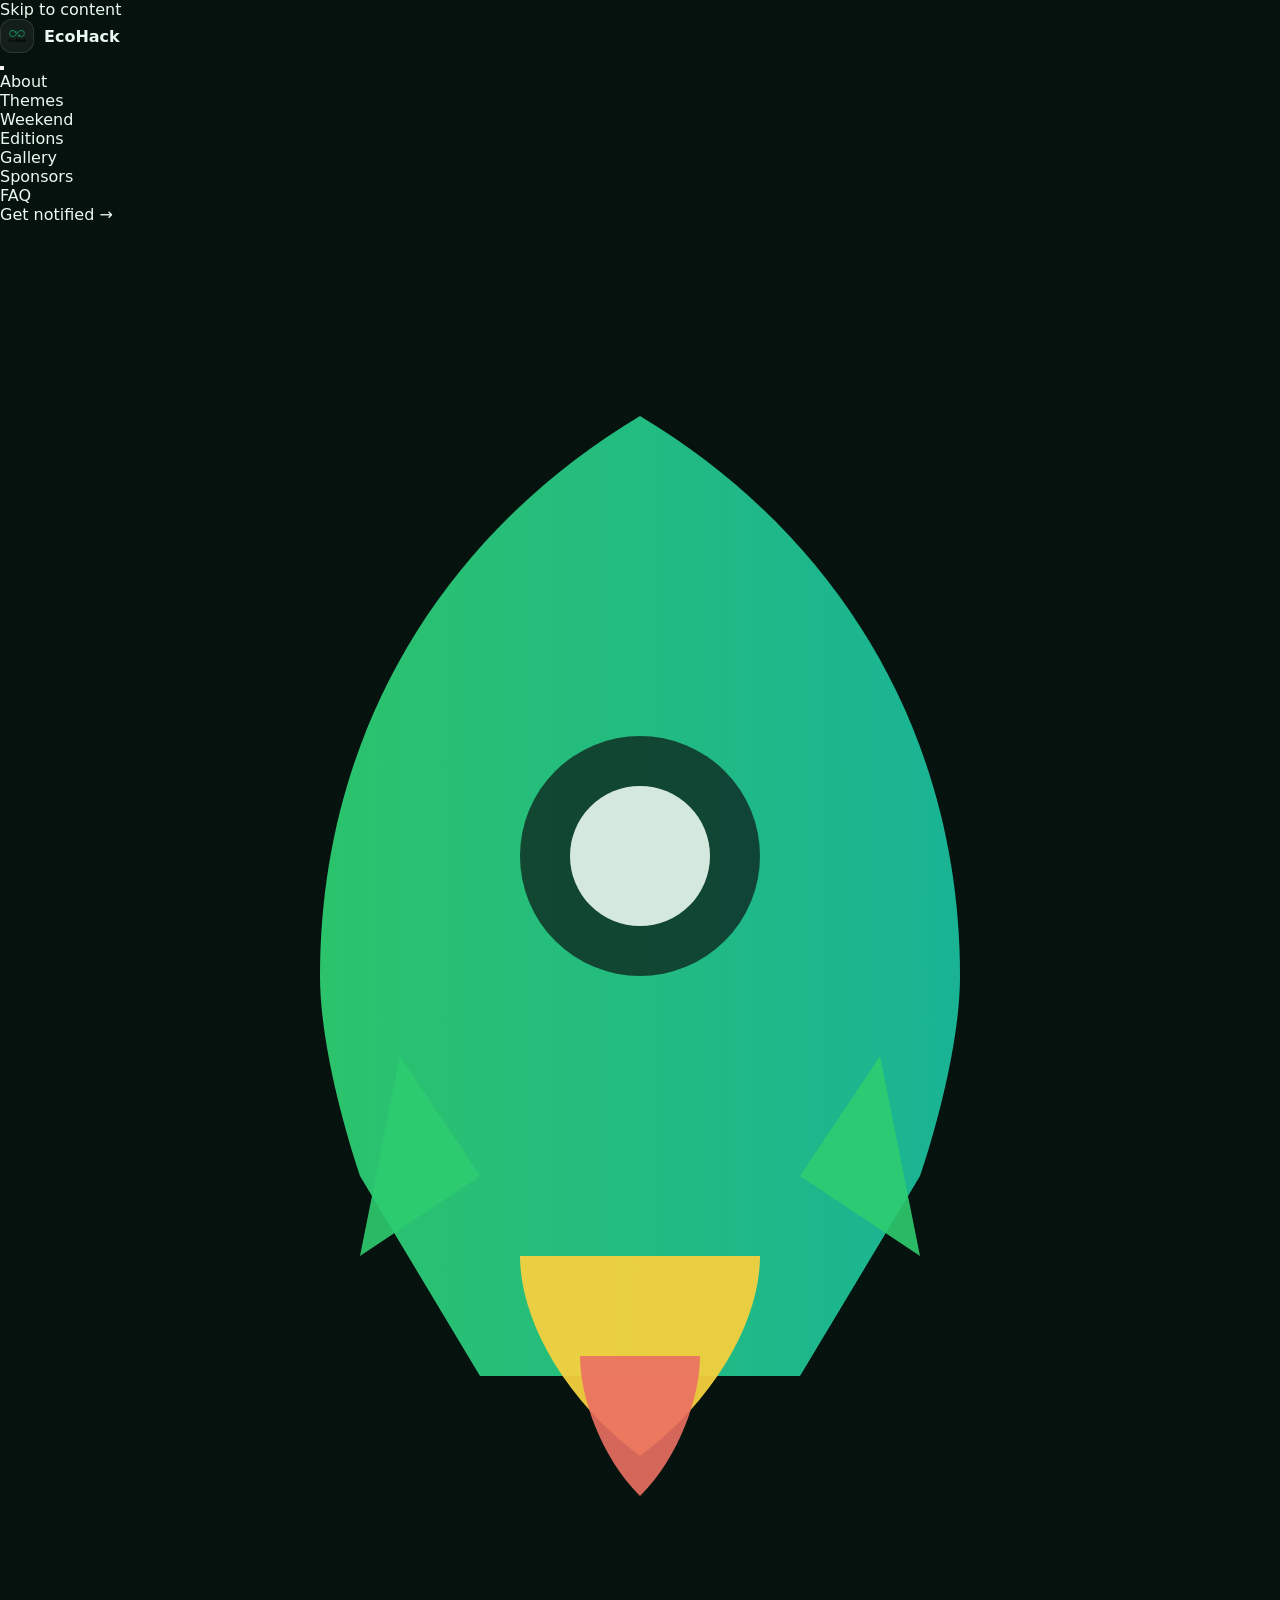
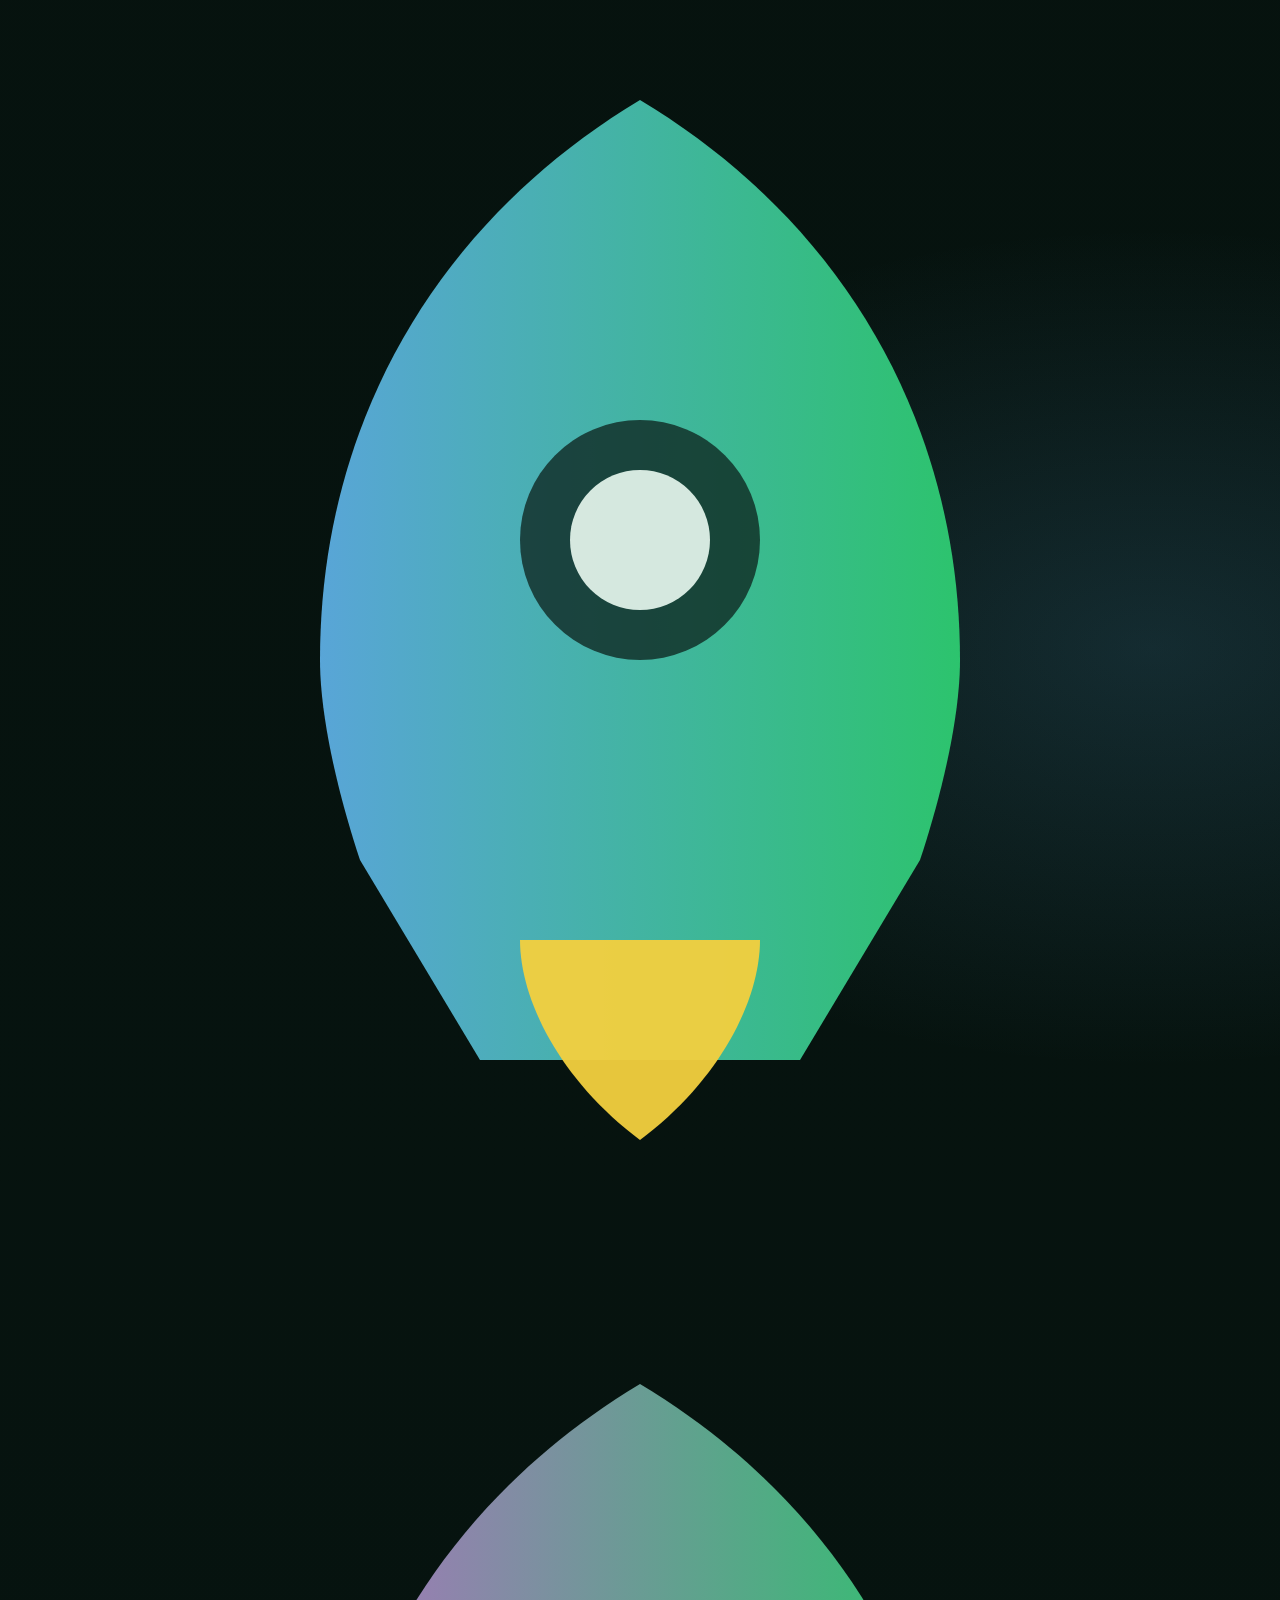
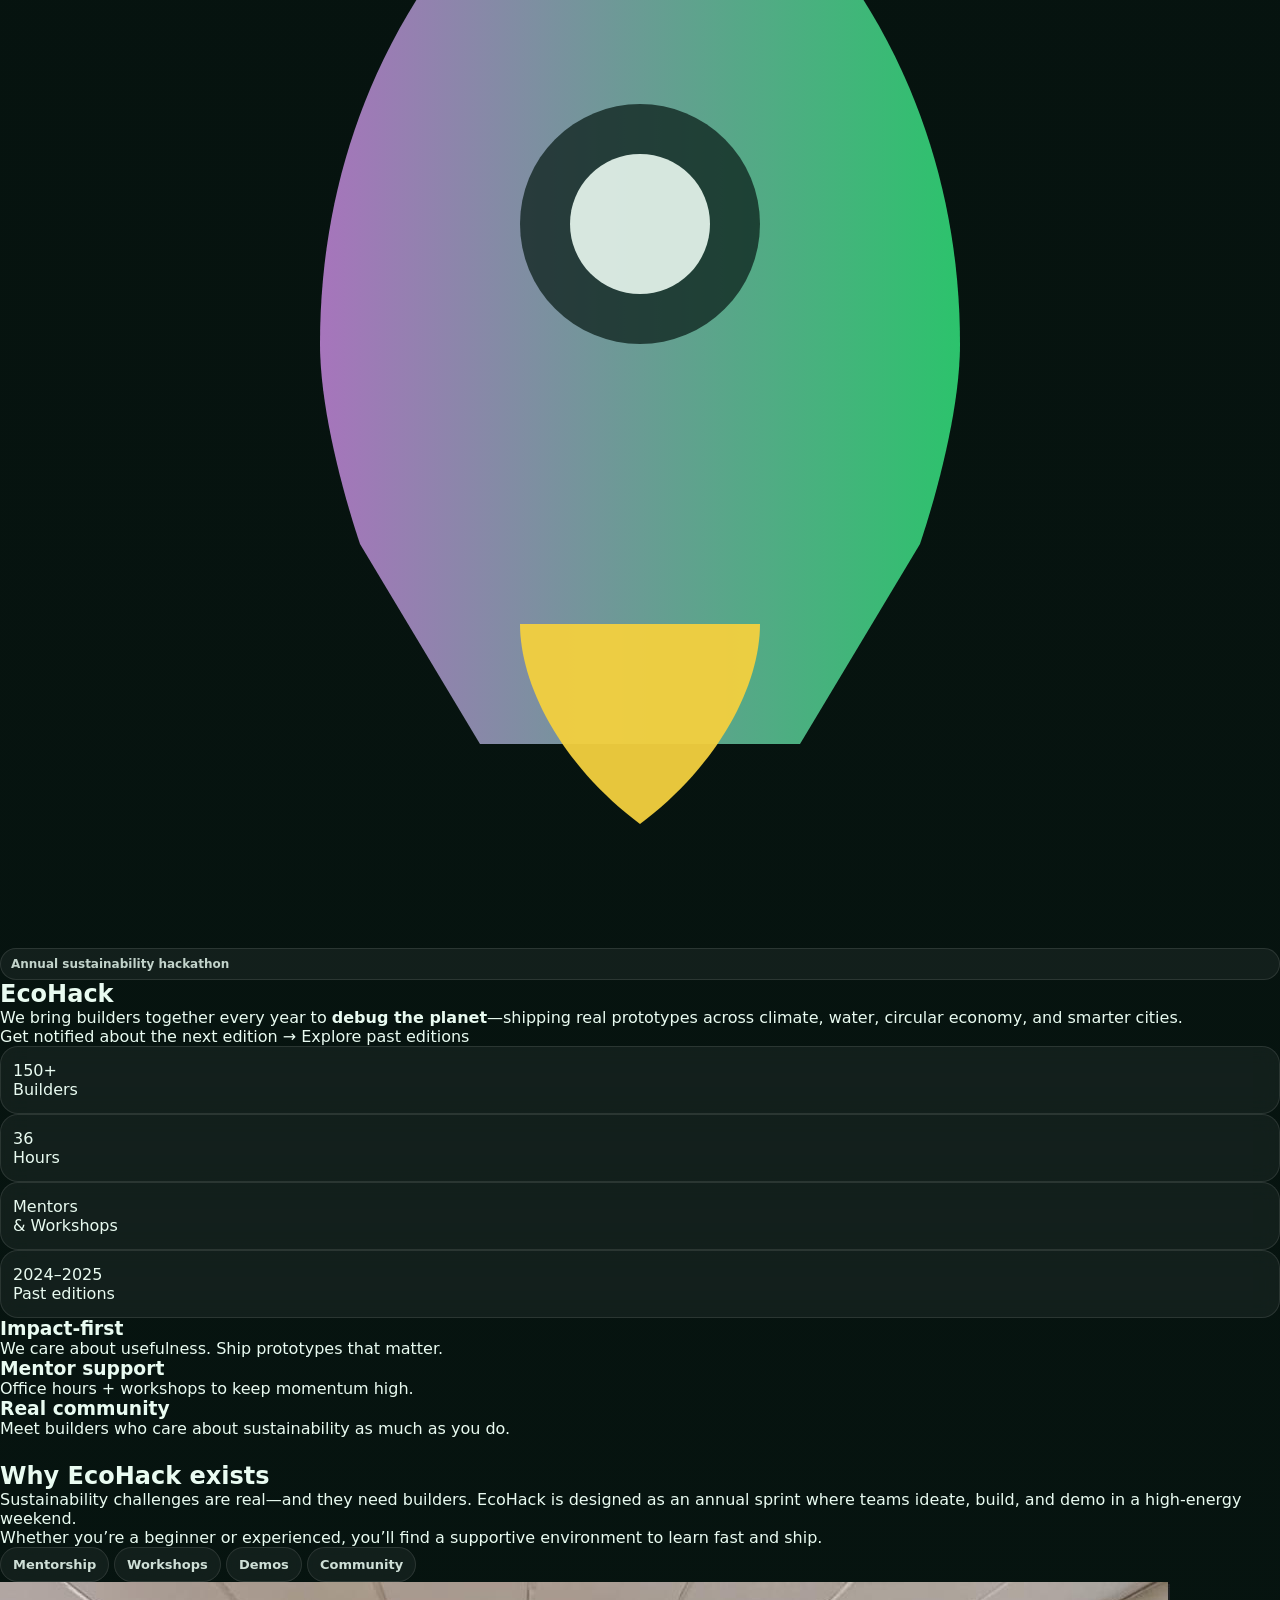
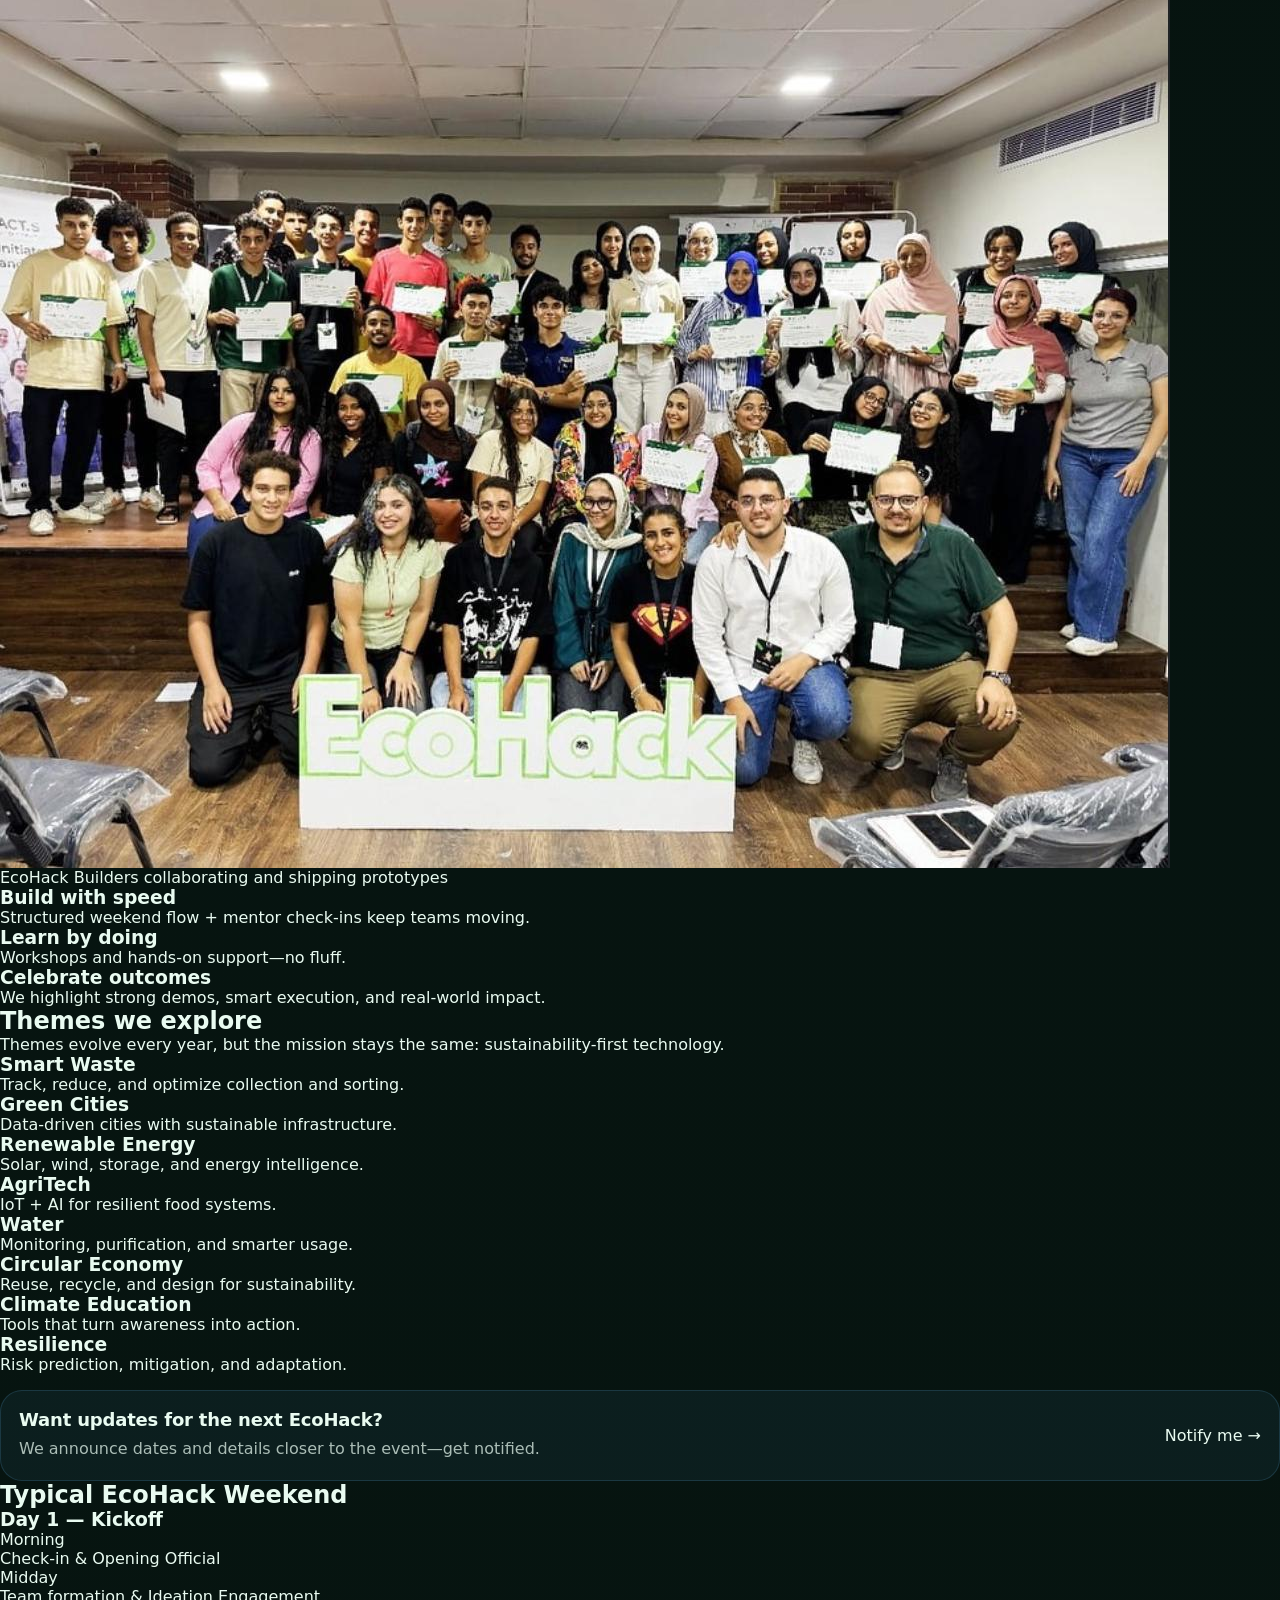
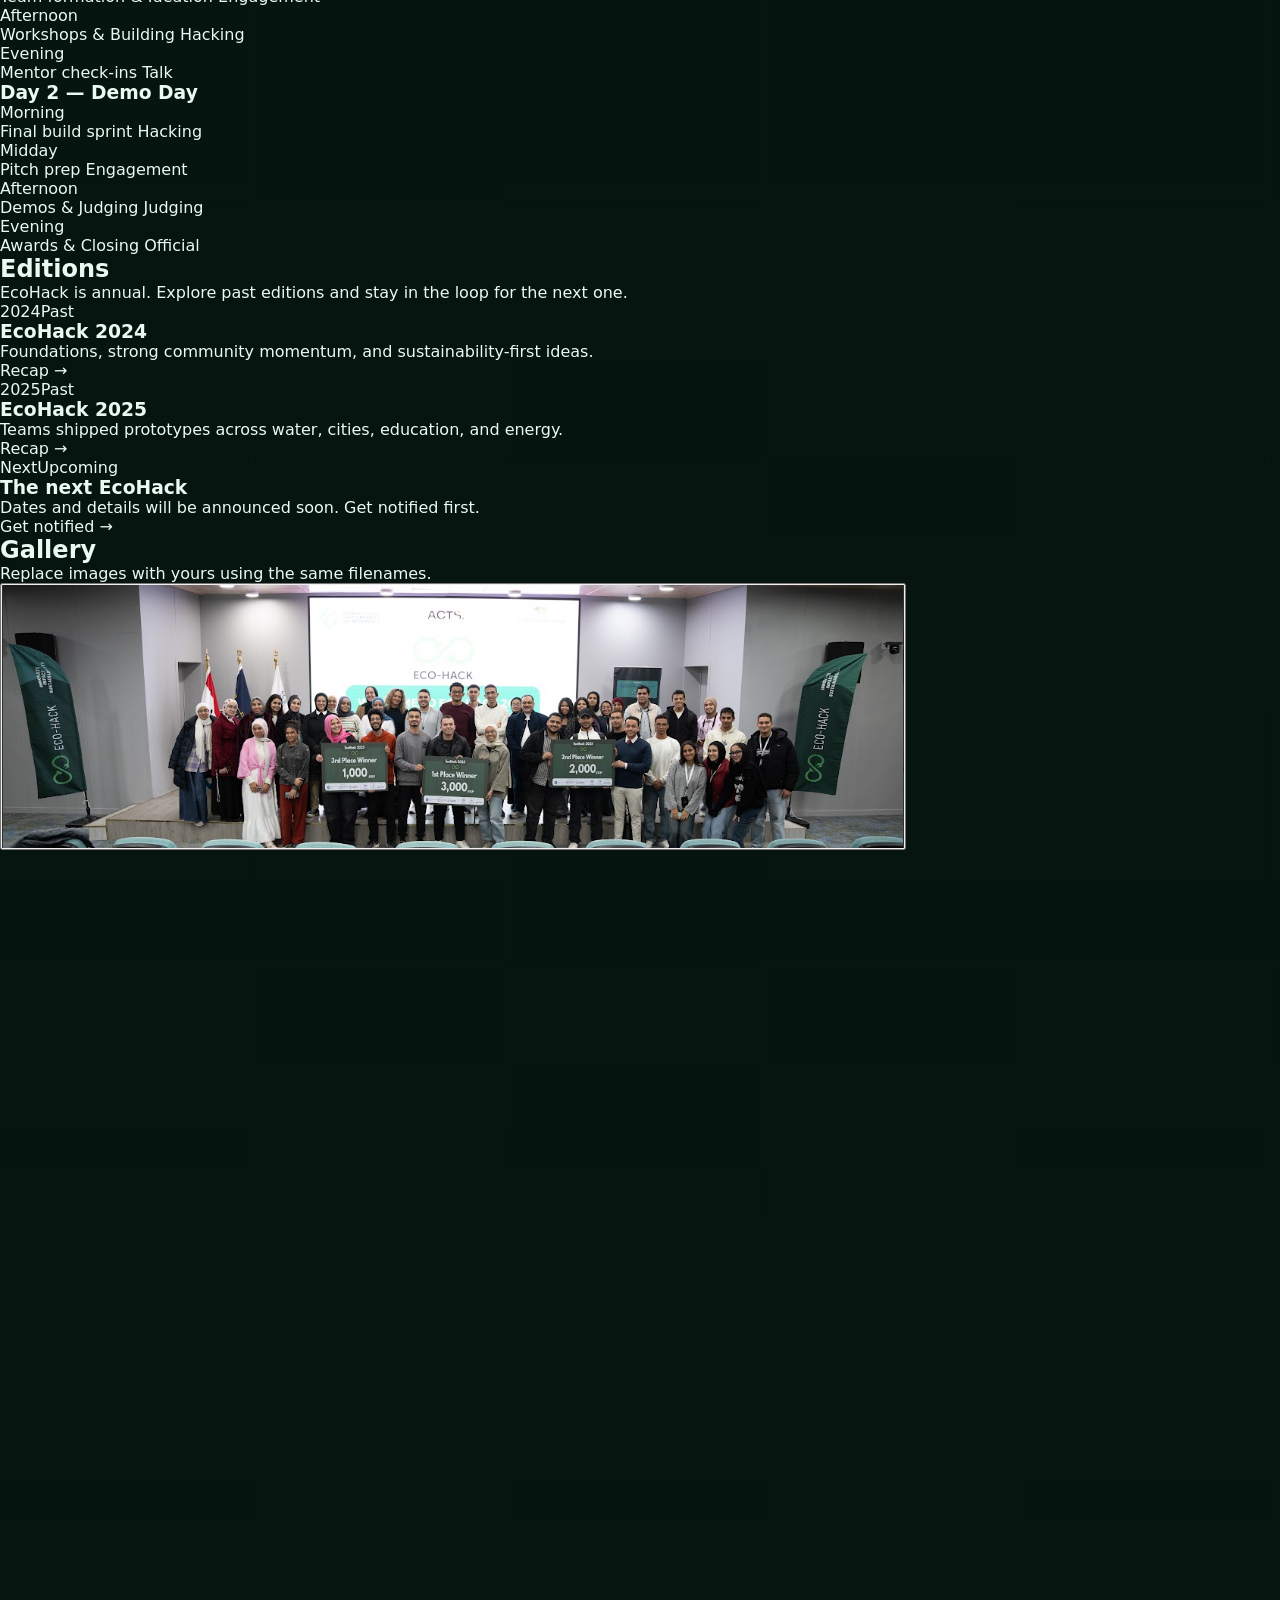
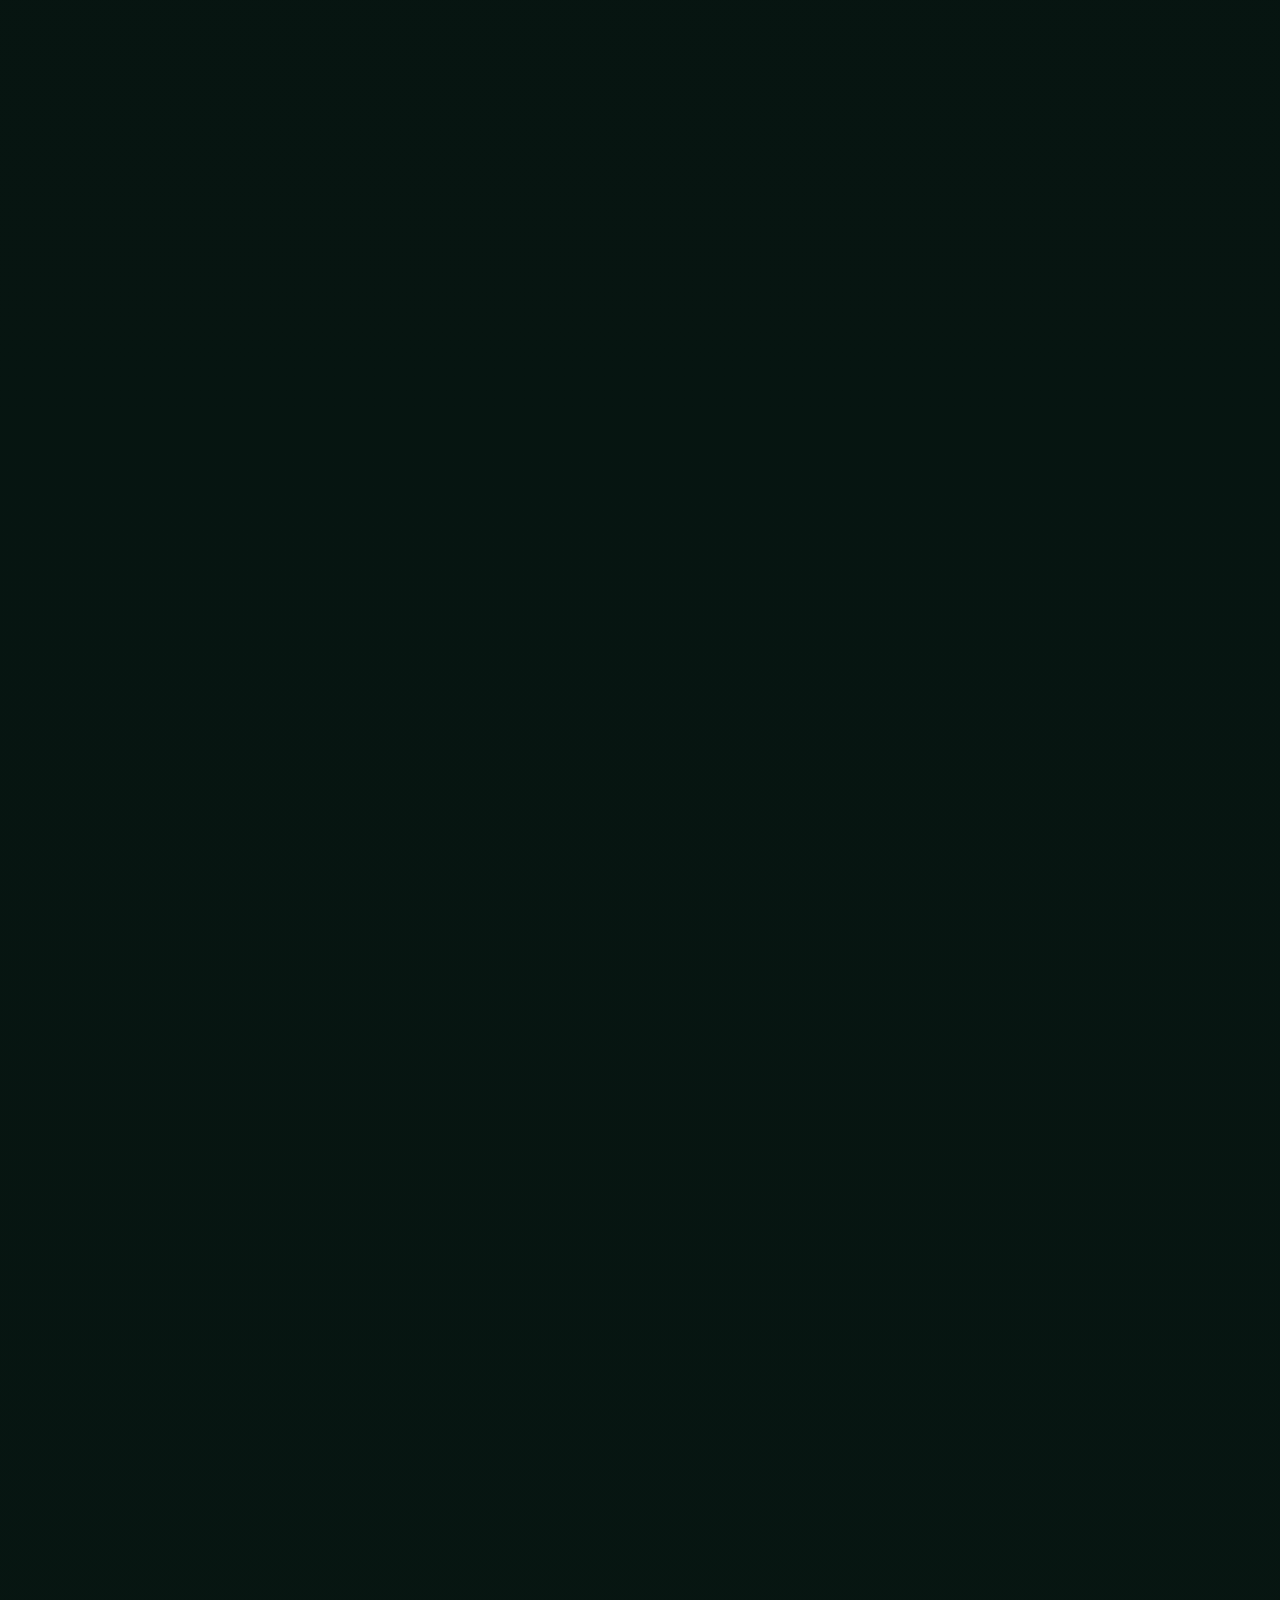
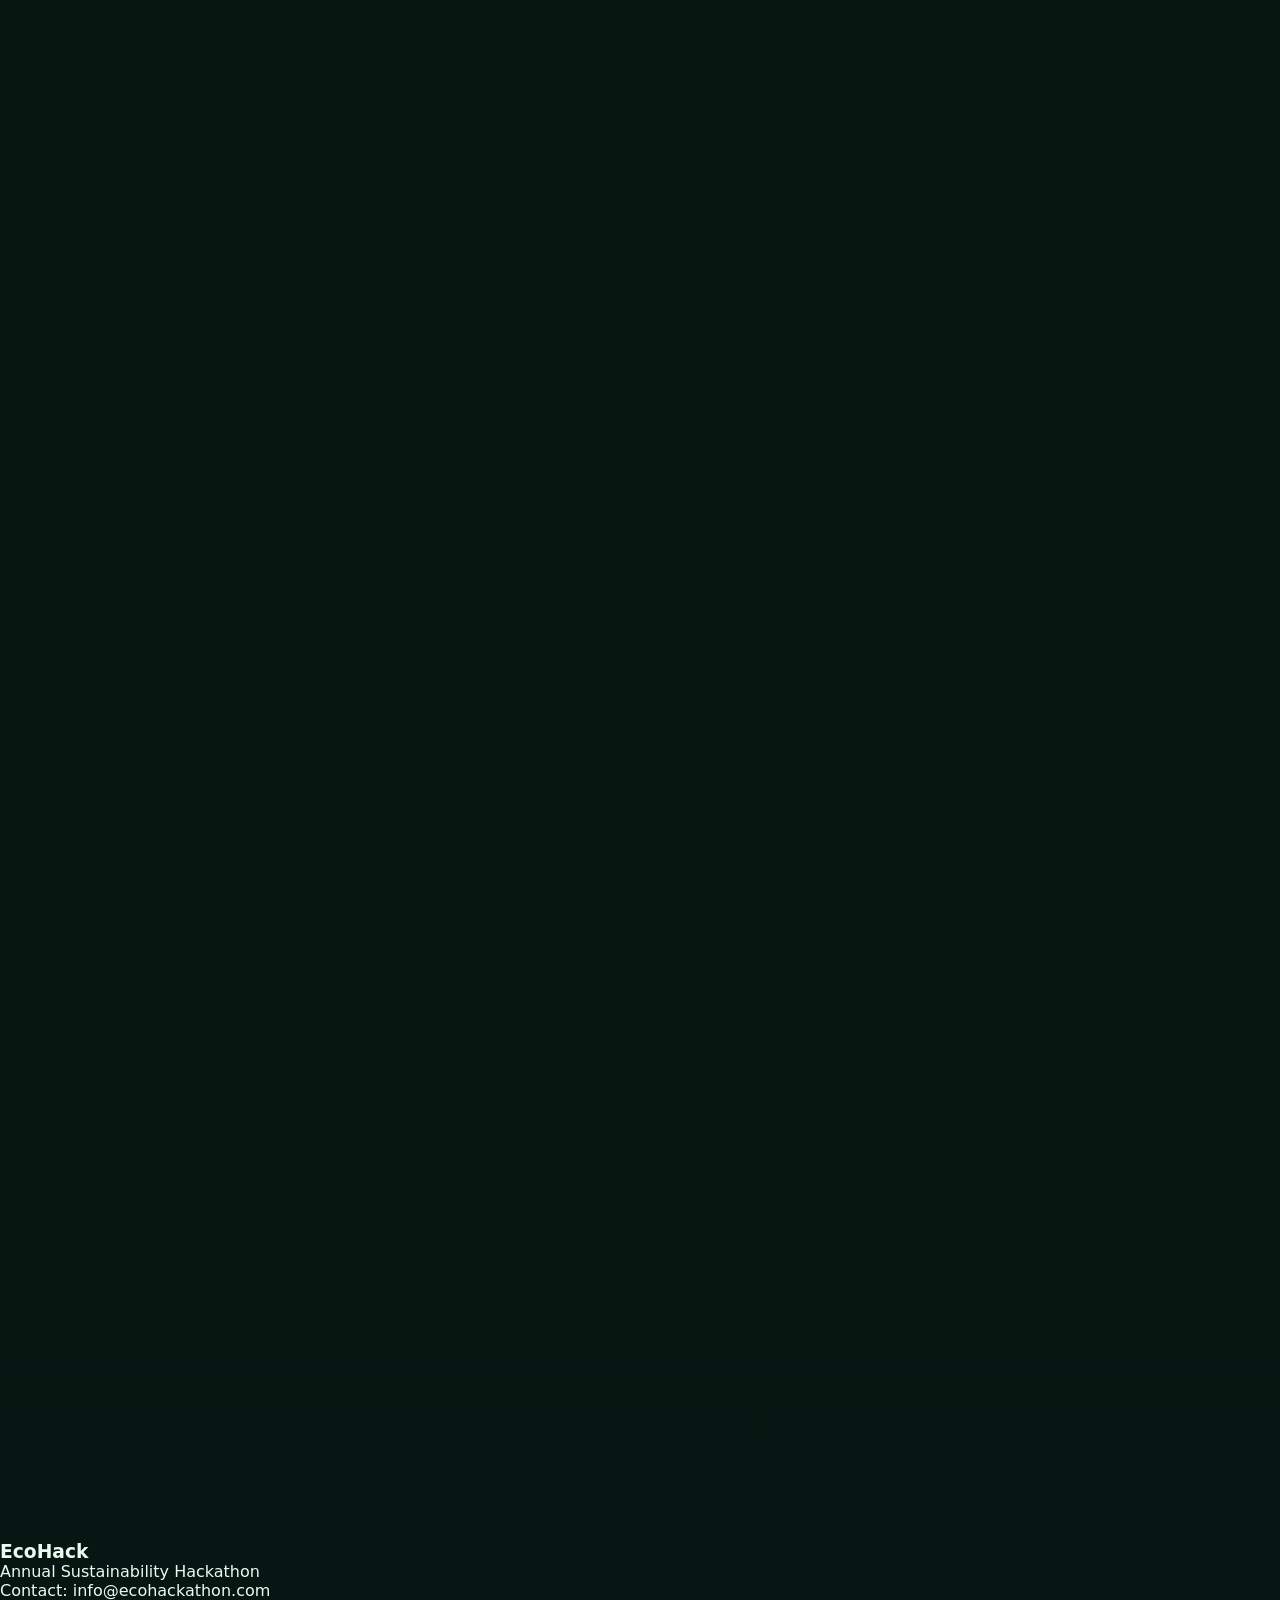
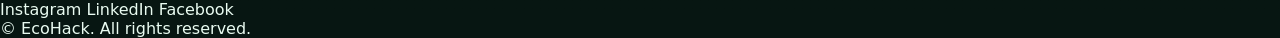
==== commit e4b0f169: "Update index.html" ====
--- a/index.html
+++ b/index.html
@@ -3,354 +3,420 @@
 <head>
   <meta charset="UTF-8" />
   <meta name="viewport" content="width=device-width, initial-scale=1.0" />
-  <title>EcoHack</title>
-  <meta name="description" content="EcoHack — a sustainability hackathon. Build, learn, ship." />
+
+  <title>EcoHack — Annual Sustainability Hackathon</title>
+  <meta name="description" content="EcoHack is an annual sustainability hackathon—bringing builders together to debug the planet through technology." />
   <meta name="theme-color" content="#071612" />
 
+  <!-- Open Graph / Social -->
   <meta property="og:title" content="EcoHack — Debug the Planet" />
-  <meta property="og:description" content="A sustainability hackathon experience — planning in progress." />
+  <meta property="og:description" content="An annual sustainability hackathon: builders, mentors, workshops—shipping climate & sustainability tech." />
   <meta property="og:type" content="website" />
-  <meta property="og:image" content="images/og.png" />
+  <meta property="og:image" content="images/og.jpg" />
+  <meta property="og:url" content="https://ecohackathon.com/" />
   <meta name="twitter:card" content="summary_large_image" />
-
-  <link rel="icon" href="favicon.ico" sizes="any">
-  <link rel="icon" type="image/png" href="images/favicon-32.png" sizes="32x32">
-  <link rel="apple-touch-icon" href="images/favicon-180.png" sizes="180x180">
-
-  <link rel="preconnect" href="https://fonts.googleapis.com" />
-  <link rel="preconnect" href="https://fonts.gstatic.com" crossorigin />
-  <link href="https://fonts.googleapis.com/css2?family=Inter:wght@400;500;600;700;800;900&display=swap" rel="stylesheet" />
 
   <link rel="stylesheet" href="css/styles.css" />
   <script src="js/script.js" defer></script>
 </head>
 
 <body>
-  <a class="skip" href="#main">Skip to content</a>
-
-  <!-- Ambient background -->
-  <div class="ambient" aria-hidden="true">
-    <div class="ambient__stars"></div>
-    <div class="ambient__glow ambient__glow--g"></div>
-    <div class="ambient__glow ambient__glow--b"></div>
-    <div class="ambient__noise"></div>
-  </div>
-
-  <header class="topbar" id="top">
-    <nav class="wrap nav" aria-label="Primary">
-      <a class="logo" href="#top" aria-label="EcoHack home">
+  <a class="skip-link" href="#main">Skip to content</a>
+
+  <header class="header" id="top">
+    <nav class="container navbar" aria-label="Primary navigation">
+      <a href="#top" class="logo" aria-label="EcoHack Home">
         <img src="images/logo.png" alt="EcoHack logo" />
         <span>EcoHack</span>
       </a>
 
-      <button class="menuBtn" type="button" aria-controls="menu" aria-expanded="false" aria-label="Open menu">
-        <span></span><span></span><span></span>
+      <button class="hamburger" aria-label="Open menu" aria-expanded="false" aria-controls="navMenu">
+        <span class="bar"></span><span class="bar"></span><span class="bar"></span>
       </button>
 
-      <div class="menu" id="menu">
-        <a class="lnk" href="#about">About</a>
-        <a class="lnk" href="#experience">Experience</a>
-        <a class="lnk" href="#tracks">Tracks</a>
-        <a class="lnk" href="#highlights">Highlights</a>
-        <a class="lnk" href="#sponsors">Sponsors</a>
-        <a class="lnk" href="#faq">FAQ</a>
-
-        <div class="menu__cta">
-          <a class="btn btn--ghost" href="#updates">Get updates</a>
-          <a class="btn btn--primary" href="#updates" data-cta="apply">Join waitlist</a>
-        </div>
-      </div>
+      <ul class="nav-menu" id="navMenu">
+        <li><a href="#about" class="nav-link">About</a></li>
+        <li><a href="#themes" class="nav-link">Themes</a></li>
+        <li><a href="#weekend" class="nav-link">Weekend</a></li>
+        <li><a href="#editions" class="nav-link">Editions</a></li>
+        <li><a href="#gallery" class="nav-link">Gallery</a></li>
+        <li><a href="#sponsors" class="nav-link">Sponsors</a></li>
+        <li><a href="#faq" class="nav-link">FAQ</a></li>
+      </ul>
+
+      <a href="https://forms.gle/GDMTArye8ce1FmNr8"
+         target="_blank" rel="noopener noreferrer"
+         class="cta-button nav-cta">
+        Get notified →
+      </a>
     </nav>
   </header>
 
   <main id="main">
     <!-- HERO -->
-    <section class="hero">
-      <div class="wrap hero__grid">
-        <div class="hero__copy">
-          <div class="chip">
-            <span class="chip__dot"></span>
-            Planning in progress • GitHub Pages • Static
-          </div>
-
-          <h1 class="hero__h1">
-            Build for impact.
-            <span class="hero__grad">Ship a real demo.</span>
-          </h1>
-
-          <p class="hero__p">
-            EcoHack is a sustainability hackathon experience built around mentorship, workshops, and a high-quality demo showcase.
-            Dates and details will be announced — subscribe to be first to know.
+    <section class="hero" aria-label="Hero">
+      <div class="space" aria-hidden="true">
+        <div class="stars" data-stars></div>
+
+        <!-- Planets & rings (parallax-safe) -->
+        <div class="planet planet-left" data-parallax="0.35"></div>
+        <div class="planet planet-right" data-parallax="0.25"></div>
+        <div class="planet planet-bottom" data-parallax="0.18"></div>
+
+        <div class="ring ring-1" data-parallax="0.12"></div>
+        <div class="ring ring-2" data-parallax="0.16"></div>
+
+        <!-- Rockets (NO parallax to avoid breaking keyframe transforms) -->
+        <div class="rocket rocket-a" aria-hidden="true">
+          <svg viewBox="0 0 64 64" role="img" aria-label="Rocket">
+            <defs>
+              <linearGradient id="rg" x1="0" x2="1">
+                <stop offset="0" stop-color="#2ECC71"/>
+                <stop offset="1" stop-color="#1ABC9C"/>
+              </linearGradient>
+            </defs>
+            <path d="M32 6c10 6 16 16 16 28 0 3-1 7-2 10l-6 10H24l-6-10c-1-3-2-7-2-10 0-12 6-22 16-28z" fill="url(#rg)" opacity="0.95"/>
+            <circle cx="32" cy="28" r="6" fill="#0B1F1A" opacity="0.75"/>
+            <circle cx="32" cy="28" r="3.5" fill="#EAFAF1" opacity="0.9"/>
+            <path d="M24 44l-6 4 2-10 4 6z" fill="#2ECC71" opacity="0.9"/>
+            <path d="M40 44l6 4-2-10-4 6z" fill="#2ECC71" opacity="0.9"/>
+            <path class="flame" d="M32 58c4-3 6-7 6-10H26c0 3 2 7 6 10z" fill="#F4D03F" opacity="0.95"/>
+            <path class="flame2" d="M32 60c2-2 3-5 3-7h-6c0 2 1 5 3 7z" fill="#EC7063" opacity="0.9"/>
+          </svg>
+          <span class="trail"></span>
+        </div>
+
+        <div class="rocket rocket-b" aria-hidden="true">
+          <svg viewBox="0 0 64 64" aria-label="Rocket">
+            <defs>
+              <linearGradient id="rg2" x1="0" x2="1">
+                <stop offset="0" stop-color="#5DADE2"/>
+                <stop offset="1" stop-color="#2ECC71"/>
+              </linearGradient>
+            </defs>
+            <path d="M32 6c10 6 16 16 16 28 0 3-1 7-2 10l-6 10H24l-6-10c-1-3-2-7-2-10 0-12 6-22 16-28z" fill="url(#rg2)" opacity="0.95"/>
+            <circle cx="32" cy="28" r="6" fill="#0B1F1A" opacity="0.75"/>
+            <circle cx="32" cy="28" r="3.5" fill="#EAFAF1" opacity="0.9"/>
+            <path class="flame" d="M32 58c4-3 6-7 6-10H26c0 3 2 7 6 10z" fill="#F4D03F" opacity="0.95"/>
+          </svg>
+          <span class="trail"></span>
+        </div>
+
+        <div class="rocket rocket-c" aria-hidden="true">
+          <svg viewBox="0 0 64 64" aria-label="Rocket">
+            <defs>
+              <linearGradient id="rg3" x1="0" x2="1">
+                <stop offset="0" stop-color="#AF7AC5"/>
+                <stop offset="1" stop-color="#2ECC71"/>
+              </linearGradient>
+            </defs>
+            <path d="M32 6c10 6 16 16 16 28 0 3-1 7-2 10l-6 10H24l-6-10c-1-3-2-7-2-10 0-12 6-22 16-28z" fill="url(#rg3)" opacity="0.95"/>
+            <circle cx="32" cy="28" r="6" fill="#0B1F1A" opacity="0.75"/>
+            <circle cx="32" cy="28" r="3.5" fill="#EAFAF1" opacity="0.9"/>
+            <path class="flame" d="M32 58c4-3 6-7 6-10H26c0 3 2 7 6 10z" fill="#F4D03F" opacity="0.95"/>
+          </svg>
+          <span class="trail"></span>
+        </div>
+
+        <!-- Shooting stars -->
+        <span class="shoot shoot-1"></span>
+        <span class="shoot shoot-2"></span>
+        <span class="shoot shoot-3"></span>
+
+        <div class="space-vignette"></div>
+      </div>
+
+      <div class="container hero-content">
+        <div class="hero-card reveal">
+          <div class="pill">
+            <span class="dot"></span>
+            Annual sustainability hackathon
+          </div>
+
+          <h1>EcoHack</h1>
+
+          <p class="hero-lead">
+            We bring builders together every year to <strong>debug the planet</strong>—shipping real prototypes across
+            climate, water, circular economy, and smarter cities.
           </p>
 
-          <div class="hero__actions">
-            <a class="btn btn--primary btn--lg" href="#updates" data-cta="apply">Join waitlist</a>
-            <a class="btn btn--ghost btn--lg" href="#about">Learn more</a>
-          </div>
-
-          <div class="stats" aria-label="Key stats">
-            <div class="stat">
-              <div class="stat__k">36</div>
-              <div class="stat__l">HOURS</div>
+          <div class="hero-actions">
+            <a href="https://forms.gle/GDMTArye8ce1FmNr8"
+               target="_blank" rel="noopener noreferrer"
+               class="cta-button">
+              Get notified about the next edition →
+            </a>
+            <a href="#editions" class="cta-button secondary">Explore past editions</a>
+          </div>
+
+          <div class="stats-row" role="list" aria-label="EcoHack highlights">
+            <div class="stat" role="listitem">
+              <div class="stat-number">150+</div><div class="stat-label">Builders</div>
             </div>
-            <div class="stat">
-              <div class="stat__k">TBA</div>
-              <div class="stat__l">ATTENDEES</div>
+            <div class="stat" role="listitem">
+              <div class="stat-number">36</div><div class="stat-label">Hours</div>
             </div>
-            <div class="stat">
-              <div class="stat__k">TBA</div>
-              <div class="stat__l">PRIZES</div>
+            <div class="stat" role="listitem">
+              <div class="stat-number">Mentors</div><div class="stat-label">& Workshops</div>
             </div>
-            <div class="stat">
-              <div class="stat__k">EUI</div>
-              <div class="stat__l">CAIRO</div>
+            <div class="stat" role="listitem">
+              <div class="stat-number">2024–2025</div><div class="stat-label">Past editions</div>
             </div>
           </div>
-
-          <div class="note">
-            <strong>Tip:</strong> Keep everything “TBA-ready” until you finalize 2026 — the site will still look premium.
-          </div>
-        </div>
-
-        <div class="hero__panel" aria-hidden="true">
-          <div class="panel">
-            <div class="panel__badge">Mission</div>
-            <div class="panel__title">Debug the planet.</div>
-            <div class="panel__sub">Energy • Water • Waste • Cities • AI for impact</div>
-
-            <div class="panel__cards">
-              <div class="miniCard">
-                <div class="miniCard__k">Mentors</div>
-                <div class="miniCard__v">Office hours + guidance</div>
-              </div>
-              <div class="miniCard">
-                <div class="miniCard__k">Workshops</div>
-                <div class="miniCard__v">Beginner to advanced</div>
-              </div>
-              <div class="miniCard">
-                <div class="miniCard__k">Demo day</div>
-                <div class="miniCard__v">Showcase what you built</div>
-              </div>
-              <div class="miniCard">
-                <div class="miniCard__k">Community</div>
-                <div class="miniCard__v">Builders, designers, founders</div>
-              </div>
-            </div>
-
-            <div class="panel__bar"></div>
+        </div>
+
+        <div class="hero-mini-grid">
+          <div class="mini-card reveal">
+            <h3>Impact-first</h3>
+            <p>We care about usefulness. Ship prototypes that matter.</p>
+          </div>
+          <div class="mini-card reveal">
+            <h3>Mentor support</h3>
+            <p>Office hours + workshops to keep momentum high.</p>
+          </div>
+          <div class="mini-card reveal">
+            <h3>Real community</h3>
+            <p>Meet builders who care about sustainability as much as you do.</p>
           </div>
         </div>
       </div>
     </section>
 
     <!-- ABOUT -->
-    <section class="sec" id="about">
-      <div class="wrap">
-        <header class="sec__head reveal">
-          <h2>About EcoHack</h2>
-          <p>We’re building a high-signal hackathon experience: great onboarding, clear tracks, real mentorship, and a clean demo showcase.</p>
-        </header>
-
-        <div class="grid2 reveal">
-          <article class="glass">
-            <h3>What you’ll do</h3>
-            <ul class="ticks">
-              <li>Form a team (or join one)</li>
-              <li>Build a demo in a focused sprint</li>
-              <li>Get mentorship + feedback</li>
-              <li>Pitch on demo day</li>
-            </ul>
-          </article>
-
-          <article class="glass">
-            <h3>What we care about</h3>
-            <p>
-              Clarity, fairness, and craft. Even if dates are TBD, the site stays professional and ready to update instantly.
-            </p>
-            <div class="pillRow">
-              <span class="pill">Accessible</span>
-              <span class="pill">Fast</span>
-              <span class="pill">TBA-ready</span>
-              <span class="pill">Modern</span>
-            </div>
-          </article>
-        </div>
-      </div>
-    </section>
-
-    <!-- EXPERIENCE -->
-    <section class="sec" id="experience">
-      <div class="wrap">
-        <header class="sec__head reveal">
-          <h2>The experience</h2>
-          <p>A clean “treehacks-like” flow: quick overview, then structured sections.</p>
-        </header>
-
-        <div class="cards3 reveal">
-          <article class="card">
-            <div class="card__top">01</div>
-            <h3>Kickoff</h3>
-            <p>Opening + problem prompts + team formation that’s actually smooth.</p>
-          </article>
-          <article class="card">
-            <div class="card__top">02</div>
-            <h3>Build sprint</h3>
-            <p>Workshops, office hours, and a calm layout that keeps you moving.</p>
-          </article>
-          <article class="card">
-            <div class="card__top">03</div>
-            <h3>Showcase</h3>
-            <p>Demo day with clear judging criteria and clean presentation.</p>
-          </article>
+    <section id="about" class="section">
+      <div class="container two-col">
+        <div class="panel reveal">
+          <h2>Why EcoHack exists</h2>
+          <p>
+            Sustainability challenges are real—and they need builders. EcoHack is designed as an annual sprint where teams
+            ideate, build, and demo in a high-energy weekend.
+          </p>
+          <p>
+            Whether you’re a beginner or experienced, you’ll find a supportive environment to learn fast and ship.
+          </p>
+          <div class="chips">
+            <span class="chip">Mentorship</span>
+            <span class="chip">Workshops</span>
+            <span class="chip">Demos</span>
+            <span class="chip">Community</span>
+          </div>
+        </div>
+
+        <div class="panel media reveal">
+          <img src="images/event-photo-1.jpg" alt="Participants collaborating at EcoHack" loading="lazy" />
+          <div class="caption">
+            <span class="tag official">EcoHack</span>
+            <span>Builders collaborating and shipping prototypes</span>
+          </div>
+        </div>
+      </div>
+
+      <div class="container feature-grid">
+        <div class="feature-card reveal">
+          <h3>Build with speed</h3>
+          <p>Structured weekend flow + mentor check-ins keep teams moving.</p>
+        </div>
+        <div class="feature-card reveal">
+          <h3>Learn by doing</h3>
+          <p>Workshops and hands-on support—no fluff.</p>
+        </div>
+        <div class="feature-card reveal">
+          <h3>Celebrate outcomes</h3>
+          <p>We highlight strong demos, smart execution, and real-world impact.</p>
+        </div>
+      </div>
+    </section>
+
+    <!-- THEMES -->
+    <section id="themes" class="section section-tinted">
+      <div class="container">
+        <h2 class="section-title reveal">Themes we explore</h2>
+        <p class="section-subtitle reveal">
+          Themes evolve every year, but the mission stays the same: sustainability-first technology.
+        </p>
+
+        <div class="tracks-grid">
+          <div class="track-card reveal"><h3>Smart Waste</h3><p>Track, reduce, and optimize collection and sorting.</p></div>
+          <div class="track-card reveal"><h3>Green Cities</h3><p>Data-driven cities with sustainable infrastructure.</p></div>
+          <div class="track-card reveal"><h3>Renewable Energy</h3><p>Solar, wind, storage, and energy intelligence.</p></div>
+          <div class="track-card reveal"><h3>AgriTech</h3><p>IoT + AI for resilient food systems.</p></div>
+          <div class="track-card reveal"><h3>Water</h3><p>Monitoring, purification, and smarter usage.</p></div>
+          <div class="track-card reveal"><h3>Circular Economy</h3><p>Reuse, recycle, and design for sustainability.</p></div>
+          <div class="track-card reveal"><h3>Climate Education</h3><p>Tools that turn awareness into action.</p></div>
+          <div class="track-card reveal"><h3>Resilience</h3><p>Risk prediction, mitigation, and adaptation.</p></div>
         </div>
 
         <div class="callout reveal">
           <div>
-            <h3>Want the “Apply” button to work now?</h3>
-            <p>Put your real Google Form link in the Updates section. Done.</p>
-          </div>
-          <a class="btn btn--ghost" href="#updates">Add updates form</a>
-        </div>
-      </div>
-    </section>
-
-    <!-- TRACKS -->
-    <section class="sec" id="tracks">
-      <div class="wrap">
-        <header class="sec__head reveal">
-          <h2>Tracks</h2>
-          <p>Placeholders الآن — تقدر تغير المسميات بسهولة لاحقًا.</p>
-        </header>
-
-        <div class="tracks reveal">
-          <article class="t"><span>⚡</span><h3>Clean Energy</h3><p>Efficiency, renewables, storage, smart grids.</p></article>
-          <article class="t"><span>🌊</span><h3>Water</h3><p>Monitoring, conservation, leak detection.</p></article>
-          <article class="t"><span>♻️</span><h3>Waste</h3><p>Sorting, recycling, circular systems.</p></article>
-          <article class="t"><span>🌿</span><h3>Climate</h3><p>Adaptation, carbon, air quality.</p></article>
-          <article class="t"><span>🏙️</span><h3>Smart Cities</h3><p>Mobility, buildings, sensors, planning.</p></article>
-          <article class="t"><span>🧠</span><h3>AI for Impact</h3><p>ML for sustainability workflows.</p></article>
-        </div>
-      </div>
-    </section>
-
-    <!-- HIGHLIGHTS -->
-    <section class="sec" id="highlights">
-      <div class="wrap">
-        <header class="sec__head reveal">
-          <h2>Highlights</h2>
-          <p>Showcase grid that stays premium even before you add photos.</p>
-        </header>
-
-        <div class="shots reveal" id="gallery">
-          <button class="shot" data-full="images/highlight-1.jpg" data-alt="Highlight 1"><span>Build night</span><em>View</em></button>
-          <button class="shot" data-full="images/highlight-2.jpg" data-alt="Highlight 2"><span>Mentors</span><em>View</em></button>
-          <button class="shot" data-full="images/highlight-3.jpg" data-alt="Highlight 3"><span>Workshops</span><em>View</em></button>
-          <button class="shot" data-full="images/highlight-4.jpg" data-alt="Highlight 4"><span>Demo day</span><em>View</em></button>
-          <button class="shot" data-full="images/highlight-5.jpg" data-alt="Highlight 5"><span>Community</span><em>View</em></button>
-          <button class="shot" data-full="images/highlight-6.jpg" data-alt="Highlight 6"><span>Winners</span><em>View</em></button>
-        </div>
-      </div>
-
-      <!-- Modal -->
-      <div class="modal" id="modal" aria-hidden="true" role="dialog" aria-modal="true" aria-label="Gallery viewer">
-        <div class="modal__bg" data-close></div>
-        <div class="modal__box" role="document">
-          <button class="icon" type="button" aria-label="Close" data-close>✕</button>
-          <button class="nav" type="button" aria-label="Previous" data-prev>‹</button>
-          <figure class="frame">
-            <img id="modalImg" alt="" />
-            <figcaption id="modalCap"></figcaption>
-          </figure>
-          <button class="nav" type="button" aria-label="Next" data-next>›</button>
+            <h3>Want updates for the next EcoHack?</h3>
+            <p>We announce dates and details closer to the event—get notified.</p>
+          </div>
+          <a href="https://forms.gle/GDMTArye8ce1FmNr8" target="_blank" rel="noopener noreferrer" class="cta-button">
+            Notify me →
+          </a>
+        </div>
+      </div>
+    </section>
+
+    <!-- WEEKEND -->
+    <section id="weekend" class="agenda-section" aria-label="Typical weekend flow">
+      <h2 class="agenda-title reveal">Typical EcoHack Weekend</h2>
+      <div class="agenda-wrapper container">
+        <div class="agenda-card reveal">
+          <h3>Day 1 — Kickoff</h3>
+          <div class="agenda-item"><span class="agenda-time">Morning</span><p>Check-in & Opening <span class="tag official">Official</span></p></div>
+          <div class="agenda-item"><span class="agenda-time">Midday</span><p>Team formation & Ideation <span class="tag engagement">Engagement</span></p></div>
+          <div class="agenda-item"><span class="agenda-time">Afternoon</span><p>Workshops & Building <span class="tag hacking">Hacking</span></p></div>
+          <div class="agenda-item"><span class="agenda-time">Evening</span><p>Mentor check-ins <span class="tag talk">Talk</span></p></div>
+        </div>
+
+        <div class="agenda-card reveal">
+          <h3>Day 2 — Demo Day</h3>
+          <div class="agenda-item"><span class="agenda-time">Morning</span><p>Final build sprint <span class="tag hacking">Hacking</span></p></div>
+          <div class="agenda-item"><span class="agenda-time">Midday</span><p>Pitch prep <span class="tag engagement">Engagement</span></p></div>
+          <div class="agenda-item"><span class="agenda-time">Afternoon</span><p>Demos & Judging <span class="tag judging">Judging</span></p></div>
+          <div class="agenda-item"><span class="agenda-time">Evening</span><p>Awards & Closing <span class="tag official">Official</span></p></div>
+        </div>
+      </div>
+    </section>
+
+    <!-- EDITIONS -->
+    <section id="editions" class="section">
+      <div class="container">
+        <h2 class="section-title reveal">Editions</h2>
+        <p class="section-subtitle reveal">EcoHack is annual. Explore past editions and stay in the loop for the next one.</p>
+
+        <div class="editions-grid">
+          <article class="edition-card reveal">
+            <div class="edition-top"><span class="edition-year">2024</span><span class="edition-pill">Past</span></div>
+            <h3>EcoHack 2024</h3>
+            <p>Foundations, strong community momentum, and sustainability-first ideas.</p>
+            <a class="text-link" href="#" aria-disabled="true">Recap →</a>
+          </article>
+
+          <article class="edition-card reveal">
+            <div class="edition-top"><span class="edition-year">2025</span><span class="edition-pill">Past</span></div>
+            <h3>EcoHack 2025</h3>
+            <p>Teams shipped prototypes across water, cities, education, and energy.</p>
+            <a class="text-link" href="#" aria-disabled="true">Recap →</a>
+          </article>
+
+          <article class="edition-card featured reveal">
+            <div class="edition-top"><span class="edition-year">Next</span><span class="edition-pill live">Upcoming</span></div>
+            <h3>The next EcoHack</h3>
+            <p>Dates and details will be announced soon. Get notified first.</p>
+            <a class="cta-button" href="https://forms.gle/GDMTArye8ce1FmNr8" target="_blank" rel="noopener noreferrer">
+              Get notified →
+            </a>
+          </article>
+        </div>
+      </div>
+    </section>
+
+    <!-- GALLERY -->
+    <section id="gallery" class="section section-tinted">
+      <div class="container">
+        <h2 class="section-title reveal">Gallery</h2>
+        <p class="section-subtitle reveal">Replace images with yours using the same filenames.</p>
+
+        <div class="gallery-grid" data-gallery>
+          <button class="gallery-item reveal" type="button" data-full="images/gallery-1.jpg" aria-label="Open image 1"><img src="images/gallery-1.jpg" alt="EcoHack moment 1" loading="lazy"></button>
+          <button class="gallery-item reveal" type="button" data-full="images/gallery-2.jpg" aria-label="Open image 2"><img src="images/gallery-2.jpg" alt="EcoHack moment 2" loading="lazy"></button>
+          <button class="gallery-item reveal" type="button" data-full="images/gallery-3.jpg" aria-label="Open image 3"><img src="images/gallery-3.jpg" alt="EcoHack moment 3" loading="lazy"></button>
+          <button class="gallery-item reveal" type="button" data-full="images/gallery-4.jpg" aria-label="Open image 4"><img src="images/gallery-4.jpg" alt="EcoHack moment 4" loading="lazy"></button>
+          <button class="gallery-item reveal" type="button" data-full="images/gallery-5.jpg" aria-label="Open image 5"><img src="images/gallery-5.jpg" alt="EcoHack moment 5" loading="lazy"></button>
+          <button class="gallery-item reveal" type="button" data-full="images/gallery-6.jpg" aria-label="Open image 6"><img src="images/gallery-6.jpg" alt="EcoHack moment 6" loading="lazy"></button>
         </div>
       </div>
     </section>
 
     <!-- SPONSORS -->
-    <section class="sec" id="sponsors">
-      <div class="wrap">
-        <header class="sec__head reveal">
-          <h2>Sponsors</h2>
-          <p>Placeholders now — swap with real logos later.</p>
-        </header>
-
-        <div class="sGrid reveal">
-          <div class="s s--big">Title Sponsor</div>
-          <div class="s">Gold Sponsor</div>
-          <div class="s">Gold Sponsor</div>
-          <div class="s">Partner</div>
-          <div class="s">Partner</div>
-          <div class="s">Partner</div>
-        </div>
-      </div>
-    </section>
-
-    <!-- UPDATES -->
-    <section class="sec" id="updates">
-      <div class="wrap">
-        <header class="sec__head reveal">
-          <h2>Get updates</h2>
-          <p>Replace the link below with your real Google Form link.</p>
-        </header>
-
-        <div class="signup reveal">
-          <div>
-            <h3>Join the waitlist</h3>
-            <p>Static hosting friendly — no backend needed.</p>
-          </div>
-          <div class="signup__cta">
-            <a class="btn btn--primary btn--lg" href="https://forms.gle/" target="_blank" rel="noopener">
-              Open Google Form
-            </a>
-            <a class="btn btn--ghost btn--lg" href="mailto:hello@ecohackathon.com">Email</a>
-          </div>
+    <section id="sponsors" class="section">
+      <div class="container">
+        <h2 class="section-title reveal">Sponsors</h2>
+        <p class="section-subtitle reveal">Partner with EcoHack to support sustainability builders.</p>
+
+        <div class="sponsors-grid reveal">
+          <img src="images/sponsor-logo-1.jpg" alt="Sponsor logo" loading="lazy">
+          <img src="images/sponsor-logo-2.png" alt="Sponsor logo" loading="lazy">
+          <img src="images/gdg-logo-eui-white.png" alt="Sponsor logo" loading="lazy">
         </div>
       </div>
     </section>
 
     <!-- FAQ -->
-    <section class="sec" id="faq">
-      <div class="wrap">
-        <header class="sec__head reveal">
-          <h2>FAQ</h2>
-          <p>Short, clean, and readable.</p>
-        </header>
-
-        <div class="faq reveal" id="faqList">
-          <button class="q" aria-expanded="false">What is EcoHack?<span>+</span></button>
-          <div class="a" hidden>A sustainability hackathon experience focused on shipping real demos.</div>
-
-          <button class="q" aria-expanded="false">Who can join?<span>+</span></button>
-          <div class="a" hidden>Details will be announced — subscribe for updates.</div>
-
-          <button class="q" aria-expanded="false">Do I need a team?<span>+</span></button>
-          <div class="a" hidden>No — we’ll help you find teammates during team formation.</div>
-
-          <button class="q" aria-expanded="false">Is it online or on-site?<span>+</span></button>
-          <div class="a" hidden>TBA. We’ll publish details when planning is finalized.</div>
-        </div>
+    <section id="faq" class="section section-tinted-soft">
+      <div class="container">
+        <h2 class="section-title reveal">FAQ</h2>
+        <p class="section-subtitle reveal">Quick answers. If you still have questions, message us.</p>
+
+        <div class="faq-container">
+          <div class="faq-item reveal">
+            <button class="faq-question" type="button">Who can participate?</button>
+            <div class="faq-answer"><p>EcoHack is open to university students and early-career builders who care about sustainability.</p></div>
+          </div>
+
+          <div class="faq-item reveal">
+            <button class="faq-question" type="button">Do I need a team?</button>
+            <div class="faq-answer"><p>You can apply solo—team formation happens at the start.</p></div>
+          </div>
+
+          <div class="faq-item reveal">
+            <button class="faq-question" type="button">Is it free?</button>
+            <div class="faq-answer"><p>EcoHack is designed to be accessible. Sponsors make it possible.</p></div>
+          </div>
+
+          <div class="faq-item reveal">
+            <button class="faq-question" type="button">How do I stay updated?</button>
+            <div class="faq-answer"><p>Use the “Get notified” button and you’ll receive next edition announcements.</p></div>
+          </div>
+        </div>
+      </div>
+    </section>
+
+    <!-- CTA STRIP -->
+    <section class="cta-strip" aria-label="Call to action">
+      <div class="container cta-strip-inner reveal">
+        <div>
+          <h3>Join the EcoHack community.</h3>
+          <p>Get notified when the next edition is announced.</p>
+        </div>
+        <a href="https://forms.gle/GDMTArye8ce1FmNr8"
+           target="_blank" rel="noopener noreferrer"
+           class="cta-button">
+          Get notified →
+        </a>
       </div>
     </section>
   </main>
 
-  <button class="toTop" type="button" aria-label="Back to top">↑</button>
-
-  <footer class="foot">
-    <div class="wrap foot__grid">
-      <div class="foot__brand">
-        <div class="foot__row">
-          <img src="images/logo.png" alt="EcoHack logo" />
-          <strong>EcoHack</strong>
-        </div>
-        <p>Hosted on GitHub Pages • <span id="year"></span></p>
-      </div>
-      <div class="foot__links">
-        <a href="#about">About</a>
-        <a href="#tracks">Tracks</a>
-        <a href="#updates">Updates</a>
-        <a href="#faq">FAQ</a>
-      </div>
+  <footer class="footer">
+    <div class="container footer-container">
+      <h3>EcoHack</h3>
+      <p>Annual Sustainability Hackathon</p>
+      <p>Contact: <a href="mailto:info@ecohackathon.com">info@ecohackathon.com</a></p>
+
+      <div class="social-links">
+        <a href="https://www.instagram.com/ecohackathon" target="_blank" rel="noopener noreferrer">Instagram</a>
+        <a href="https://www.linkedin.com/company/ecohack/" target="_blank" rel="noopener noreferrer">LinkedIn</a>
+        <a href="https://www.facebook.com/share/1DwdWNRnn2" target="_blank" rel="noopener noreferrer">Facebook</a>
+      </div>
+
+      <p class="muted">&copy; <span id="yearNow"></span> EcoHack. All rights reserved.</p>
     </div>
   </footer>
+
+  <!-- Gallery Modal -->
+  <div class="modal" id="galleryModal" aria-hidden="true" role="dialog" aria-label="Image viewer">
+    <div class="modal-backdrop" data-close></div>
+    <div class="modal-content" role="document">
+      <button class="modal-close" type="button" aria-label="Close" data-close>×</button>
+      <img id="modalImg" alt="Gallery image" />
+      <div class="modal-actions">
+        <button class="modal-btn" type="button" id="prevImg" aria-label="Previous image">←</button>
+        <button class="modal-btn" type="button" id="nextImg" aria-label="Next image">→</button>
+      </div>
+    </div>
+  </div>
 </body>
 </html>
--- a/css/styles.css
+++ b/css/styles.css
@@ -1,895 +1,501 @@
 :root{
-  --bg: #071612;
-  --bg2:#0B1F1A;
-  --surface: rgba(17,45,39,.70);
-  --surface2: rgba(17,45,39,.45);
-  --border: rgba(255,255,255,.10);
-
-  --text:#EAFAF1;
-  --muted: rgba(234,250,241,.74);
-  --muted2: rgba(234,250,241,.56);
-
-  --green:#2ECC71;
-  --teal:#1ABC9C;
-  --blue:#5DADE2;
-
-  --shadow: 0 26px 60px rgba(0,0,0,.40);
-  --radius: 18px;
-
-  --container: 1120px;
-  --pad: 18px;
-}
-
-*{margin:0;padding:0;box-sizing:border-box}
+  --bg0:#06120E;
+  --bg1:#071612;
+  --text:#E9FBF1;
+  --mut:rgba(233,251,241,.72);
+  --bd:rgba(255,255,255,.10);
+  --g:#2ECC71;
+  --b:#5DADE2;
+  --r:18px;
+  --w:1120px;
+  --shadow: 0 28px 80px rgba(0,0,0,.52);
+}
+
+*{box-sizing:border-box;margin:0;padding:0}
 html{scroll-behavior:smooth}
 body{
   font-family: Inter, system-ui, -apple-system, Segoe UI, Roboto, sans-serif;
-  color: var(--text);
-  background: linear-gradient(180deg, var(--bg), var(--bg2));
-  min-height: 100vh;
+  color:var(--text);
+  background: radial-gradient(1200px 600px at 20% -10%, rgba(46,204,113,.18), transparent 60%),
+              radial-gradient(1200px 700px at 90% 20%, rgba(93,173,226,.16), transparent 60%),
+              linear-gradient(180deg,var(--bg0),var(--bg1));
   overflow-x:hidden;
 }
 
-img{max-width:100%;display:block}
 a{color:inherit;text-decoration:none}
-button{font-family:inherit}
-
-.skip-link{
-  position: absolute;
-  left: 12px;
-  top: 12px;
-  padding: 10px 12px;
-  border-radius: 12px;
-  background: rgba(0,0,0,.7);
-  border: 1px solid rgba(255,255,255,.12);
-  transform: translateY(-140%);
-  transition: transform .2s ease;
-  z-index: 9999;
-}
-.skip-link:focus{ transform: translateY(0); }
-
-:focus-visible{
-  outline: 3px solid rgba(46,204,113,.85);
-  outline-offset: 3px;
-  border-radius: 14px;
-}
-
-/* Background */
-.bg{
-  position: fixed;
-  inset: 0;
-  z-index: -2;
-  pointer-events: none;
-}
-.bg__stars{
-  position:absolute; inset:0;
+img{display:block;max-width:100%}
+button{font:inherit}
+code{font-family: ui-monospace, SFMono-Regular, Menlo, Monaco, Consolas, "Liberation Mono", "Courier New", monospace}
+
+.skip{
+  position:absolute;left:12px;top:12px;
+  padding:10px 12px;border-radius:14px;
+  background:rgba(0,0,0,.75);border:1px solid var(--bd);
+  transform:translateY(-160%);z-index:9999;
+  transition: transform .18s ease;
+}
+.skip:focus{transform:translateY(0)}
+:focus-visible{outline:3px solid rgba(46,204,113,.85);outline-offset:3px;border-radius:14px}
+
+.wrap{width:min(var(--w),calc(100% - 32px));margin:0 auto}
+
+/* ambient */
+.ambient{position:fixed;inset:0;z-index:-1;pointer-events:none}
+.ambient__stars{position:absolute;inset:0;opacity:.9;
   background-image:
-    radial-gradient(2px 2px at 20% 30%, rgba(255,255,255,.25), transparent 60%),
-    radial-gradient(1px 1px at 40% 70%, rgba(255,255,255,.18), transparent 60%),
-    radial-gradient(1px 1px at 70% 25%, rgba(255,255,255,.12), transparent 60%),
+    radial-gradient(2px 2px at 15% 25%, rgba(255,255,255,.25), transparent 60%),
+    radial-gradient(1px 1px at 35% 75%, rgba(255,255,255,.18), transparent 60%),
+    radial-gradient(1px 1px at 70% 20%, rgba(255,255,255,.14), transparent 60%),
     radial-gradient(2px 2px at 85% 60%, rgba(255,255,255,.16), transparent 60%),
-    radial-gradient(1px 1px at 15% 80%, rgba(255,255,255,.10), transparent 60%);
-  opacity: .9;
-  filter: saturate(1.1);
-}
-.bg__glow{
-  position:absolute;
-  width: 900px; height: 900px;
-  border-radius: 999px;
-  filter: blur(40px);
-  opacity: .22;
-}
-.bg__glow--a{
-  left: -240px; top: -260px;
-  background: radial-gradient(circle at 30% 30%, rgba(46,204,113,.65), transparent 55%);
-}
-.bg__glow--b{
-  right: -260px; bottom: -340px;
-  background: radial-gradient(circle at 30% 30%, rgba(93,173,226,.55), transparent 55%);
-}
-.bg__grid{
-  position:absolute; inset:-40px;
-  background-image:
-    linear-gradient(rgba(255,255,255,.06) 1px, transparent 1px),
-    linear-gradient(90deg, rgba(255,255,255,.06) 1px, transparent 1px);
-  background-size: 70px 70px;
-  mask-image: radial-gradient(circle at 40% 20%, black 20%, transparent 65%);
-  opacity: .18;
-}
-
-/* Layout */
-.container{
-  width: min(var(--container), calc(100% - 32px));
-  margin: 0 auto;
-}
-
-.section{
-  padding: 86px 0;
-  position: relative;
-}
-.section__head{
-  max-width: 780px;
-  margin-bottom: 28px;
-}
-.h2{
-  font-size: clamp(26px, 3vw, 40px);
-  letter-spacing: -0.02em;
-}
-.h3{
-  font-size: 18px;
-  letter-spacing: -0.01em;
-  margin-bottom: 10px;
-}
-.lead{
-  margin-top: 10px;
-  color: var(--muted);
-  line-height: 1.6;
-}
-.muted{ color: var(--muted); line-height: 1.65; }
-code{
-  font-family: ui-monospace, SFMono-Regular, Menlo, Monaco, Consolas, "Liberation Mono", "Courier New", monospace;
-  font-size: .95em;
-  color: rgba(234,250,241,.86);
-}
-
-/* Header/Nav */
-.header{
-  position: sticky;
-  top: 0;
-  z-index: 50;
+    radial-gradient(1px 1px at 20% 85%, rgba(255,255,255,.10), transparent 60%);
+}
+.ambient__glow{position:absolute;width:980px;height:980px;border-radius:999px;filter:blur(46px);opacity:.25}
+.ambient__glow--g{left:-280px;top:-320px;background:radial-gradient(circle at 30% 30%, rgba(46,204,113,.65), transparent 62%)}
+.ambient__glow--b{right:-320px;bottom:-380px;background:radial-gradient(circle at 30% 30%, rgba(93,173,226,.60), transparent 62%)}
+.ambient__noise{position:absolute;inset:0;opacity:.08;
+  background-image:url("data:image/svg+xml,%3Csvg xmlns='http://www.w3.org/2000/svg' width='260' height='260'%3E%3Cfilter id='n'%3E%3CfeTurbulence type='fractalNoise' baseFrequency='.8' numOctaves='3' stitchTiles='stitch'/%3E%3C/filter%3E%3Crect width='260' height='260' filter='url(%23n)' opacity='.45'/%3E%3C/svg%3E");
+}
+
+/* topbar */
+.topbar{
+  position:sticky;top:0;z-index:50;
   backdrop-filter: blur(14px);
-  background: rgba(6,18,14,.55);
-  border-bottom: 1px solid rgba(255,255,255,.08);
-}
-.navbar{
-  display:flex;
-  align-items:center;
-  justify-content: space-between;
-  padding: 14px 0;
-  gap: 16px;
-}
-.brand{
-  display:flex;
-  align-items:center;
-  gap: 10px;
-}
-.brand__logo{
-  width: 34px;
-  height: 34px;
-  border-radius: 10px;
-  object-fit: contain;
-  background: rgba(255,255,255,.06);
-  border: 1px solid rgba(255,255,255,.10);
-  padding: 5px;
-}
-.brand__name{
-  font-weight: 800;
-  letter-spacing: .2px;
-}
-
-.hamburger{
-  display:none;
-  width: 44px;
-  height: 44px;
-  border-radius: 14px;
-  border: 1px solid rgba(255,255,255,.10);
-  background: rgba(255,255,255,.06);
-  cursor:pointer;
-  align-items:center;
-  justify-content:center;
-  gap: 6px;
-}
-.hamburger span{
+  background: rgba(6,18,14,.62);
+  border-bottom:1px solid rgba(255,255,255,.08);
+}
+.nav{display:flex;align-items:center;justify-content:space-between;gap:14px;padding:14px 0}
+.logo{display:flex;align-items:center;gap:10px;font-weight:900}
+.logo img{
+  width:34px;height:34px;border-radius:12px;
+  background:rgba(255,255,255,.06);
+  border:1px solid var(--bd);
+  padding:6px;object-fit:contain;
+}
+
+.menuBtn{
+  display:none;width:44px;height:44px;border-radius:14px;
+  border:1px solid var(--bd);background:rgba(255,255,255,.06);
+  cursor:pointer;align-items:center;justify-content:center;gap:6px;
+}
+.menuBtn span{display:block;width:18px;height:2px;background:rgba(233,251,241,.92);border-radius:999px}
+
+.menu{display:flex;align-items:center;gap:10px}
+.lnk{
+  padding:10px 10px;border-radius:14px;
+  color:rgba(233,251,241,.88);font-weight:700;font-size:14px;
+  opacity:.85;transition:background .2s ease, opacity .2s ease;
+}
+.lnk:hover{opacity:1;background:rgba(255,255,255,.06)}
+.lnk.is-active{opacity:1;background:rgba(46,204,113,.10);border:1px solid rgba(46,204,113,.20)}
+.menu__cta{display:flex;gap:10px;margin-left:6px}
+
+/* buttons */
+.btn{
+  display:inline-flex;align-items:center;justify-content:center;
+  padding:10px 14px;border-radius:14px;border:1px solid rgba(255,255,255,.12);
+  background:rgba(255,255,255,.06);
+  color:rgba(233,251,241,.92);font-weight:800;font-size:14px;
+  transition: transform .15s ease, background .2s ease, border-color .2s ease;
+}
+.btn:hover{transform:translateY(-1px);background:rgba(255,255,255,.09)}
+.btn--primary{
+  background: linear-gradient(135deg, rgba(46,204,113,.22), rgba(93,173,226,.14));
+  border-color: rgba(46,204,113,.26);
+  box-shadow: 0 18px 44px rgba(46,204,113,.10);
+}
+.btn--ghost{background:rgba(255,255,255,.05)}
+.btn--lg{padding:12px 16px;border-radius:16px}
+
+/* hero */
+.hero{padding:72px 0 24px}
+.hero__grid{display:grid;grid-template-columns: 1.05fr .95fr;gap:28px;align-items:center}
+.hero__h1{
+  margin-top:14px;font-size:clamp(42px,5vw,72px);
+  letter-spacing:-0.04em;line-height:1.02;
+}
+.hero__grad{
   display:block;
-  width: 18px;
-  height: 2px;
-  background: rgba(234,250,241,.9);
-  border-radius: 999px;
-}
-
-.nav{
-  display:flex;
-  align-items:center;
-  gap: 16px;
-}
-.nav__link{
-  color: rgba(234,250,241,.86);
-  font-weight: 600;
-  font-size: 14px;
-  opacity: .85;
-  padding: 10px 10px;
-  border-radius: 14px;
-  transition: opacity .2s ease, background .2s ease;
-}
-.nav__link:hover{ opacity: 1; background: rgba(255,255,255,.06); }
-.nav__link.is-active{
-  opacity: 1;
-  background: rgba(46,204,113,.10);
-  border: 1px solid rgba(46,204,113,.22);
-}
-
-.nav__cta{
-  display:flex;
-  gap: 10px;
-  margin-left: 6px;
-}
-
-/* Buttons */
-.btn{
-  display:inline-flex;
-  align-items:center;
-  justify-content:center;
-  gap: 10px;
-  padding: 10px 14px;
-  border-radius: 14px;
-  border: 1px solid rgba(255,255,255,.12);
-  background: rgba(255,255,255,.06);
-  color: rgba(234,250,241,.92);
-  font-weight: 700;
-  font-size: 14px;
-  cursor:pointer;
-  transition: transform .15s ease, background .2s ease, border-color .2s ease;
-}
-.btn:hover{
-  transform: translateY(-1px);
-  background: rgba(255,255,255,.09);
-}
-.btn--primary{
-  background: linear-gradient(135deg, rgba(46,204,113,.22), rgba(26,188,156,.14));
-  border-color: rgba(46,204,113,.28);
-  box-shadow: 0 18px 42px rgba(46,204,113,.10);
-}
-.btn--ghost{
-  background: rgba(255,255,255,.05);
-}
-.btn--lg{ padding: 12px 16px; border-radius: 16px; }
-
-/* Hero */
-.hero{
-  padding: 68px 0 20px;
-}
-.hero__grid{
-  display:grid;
-  grid-template-columns: 1.05fr .95fr;
-  gap: 34px;
-  align-items: center;
-}
-.hero__date{
-  color: rgba(234,250,241,.75);
-  margin-top: 12px;
-  font-weight: 700;
-  letter-spacing: .08em;
-  text-transform: uppercase;
-  font-size: 12px;
-}
-.hero__title{
-  margin-top: 14px;
-  font-size: clamp(38px, 4.8vw, 66px);
-  line-height: 1.05;
-  letter-spacing: -0.03em;
-}
-.hero__titleAccent{
-  display:block;
-  background: linear-gradient(90deg, rgba(46,204,113,.95), rgba(93,173,226,.85));
-  -webkit-background-clip:text;
-  background-clip:text;
-  color: transparent;
-}
-.hero__sub{
-  margin-top: 14px;
-  color: var(--muted);
-  line-height: 1.7;
-  font-size: 16px;
-  max-width: 56ch;
-}
-.hero__actions{
-  margin-top: 18px;
-  display:flex;
-  flex-wrap: wrap;
-  gap: 12px;
-}
-.hero__meta{
-  margin-top: 18px;
-  display:grid;
-  grid-template-columns: repeat(4, minmax(0,1fr));
-  gap: 10px;
-}
-.meta{
-  border-radius: 18px;
-  padding: 14px 12px;
-  background: rgba(255,255,255,.05);
-  border: 1px solid rgba(255,255,255,.10);
+  background: linear-gradient(90deg, rgba(46,204,113,.95), rgba(93,173,226,.90));
+  -webkit-background-clip:text;background-clip:text;color:transparent;
+}
+.hero__p{margin-top:14px;color:var(--mut);line-height:1.75;max-width:62ch}
+.hero__actions{margin-top:18px;display:flex;gap:12px;flex-wrap:wrap}
+
+.chip{
+  display:inline-flex;align-items:center;gap:10px;
+  padding:9px 12px;border-radius:999px;
+  background:rgba(255,255,255,.05);border:1px solid rgba(255,255,255,.10);
+  backdrop-filter: blur(12px);
+  color:rgba(233,251,241,.88);font-weight:800;font-size:13px;
+}
+.chip__dot{width:10px;height:10px;border-radius:999px;background:rgba(46,204,113,.95);box-shadow:0 0 0 6px rgba(46,204,113,.15)}
+.note{
+  margin-top:14px;padding:14px 14px;border-radius:18px;
+  background:rgba(46,204,113,.07);border:1px solid rgba(46,204,113,.18);
+  color:rgba(233,251,241,.88);line-height:1.65;
+}
+
+.stats{margin-top:18px;display:grid;grid-template-columns:repeat(4,minmax(0,1fr));gap:10px}
+.stat{
+  padding:14px 12px;border-radius:18px;
+  background:rgba(255,255,255,.05);border:1px solid rgba(255,255,255,.10);
   backdrop-filter: blur(10px);
 }
-.meta__k{
-  display:block;
-  font-weight: 900;
-  font-size: 18px;
-  letter-spacing: .02em;
-}
-.meta__l{
-  display:block;
-  margin-top: 4px;
-  font-size: 11px;
-  letter-spacing: .12em;
-  text-transform: uppercase;
-  color: rgba(234,250,241,.70);
-}
-.pill{
-  display:inline-flex;
-  align-items:center;
-  gap: 10px;
-  padding: 9px 12px;
-  border-radius: 999px;
-  background: rgba(255,255,255,.05);
-  border: 1px solid rgba(255,255,255,.10);
-  backdrop-filter: blur(12px);
-  color: rgba(234,250,241,.90);
-  font-weight: 700;
-  font-size: 13px;
-}
-.dot{
-  width: 10px; height: 10px;
-  border-radius: 999px;
-  background: rgba(46,204,113,.95);
-  box-shadow: 0 0 0 6px rgba(46,204,113,.15);
-}
-.note{
-  margin-top: 14px;
-  padding: 14px 14px;
-  border-radius: 18px;
-  background: rgba(46,204,113,.07);
-  border: 1px solid rgba(46,204,113,.20);
-  color: rgba(234,250,241,.88);
-  line-height: 1.6;
-}
-
-/* Hero right collage */
-.collage{
-  position: relative;
-  min-height: 420px;
-}
-.card{
-  position:absolute;
-  border-radius: 22px;
-  padding: 18px;
-  background: rgba(255,255,255,.06);
-  border: 1px solid rgba(255,255,255,.12);
+.stat__k{font-weight:900;font-size:18px}
+.stat__l{margin-top:4px;font-size:11px;letter-spacing:.12em;text-transform:uppercase;color:rgba(233,251,241,.70)}
+
+.hero__panel .panel{
+  border-radius:24px;
+  background:rgba(255,255,255,.05);
+  border:1px solid rgba(255,255,255,.12);
   backdrop-filter: blur(14px);
   box-shadow: var(--shadow);
-}
-.card--a{ left: 16px; top: 20px; width: 86%; }
-.card--b{ right: 14px; top: 190px; width: 68%; }
-.card--c{ left: 10px; top: 300px; width: 72%; }
-
-.card__top{
-  display:flex; flex-wrap:wrap;
-  gap: 8px;
-  align-items:center;
-}
-.tag{
-  font-size: 11px;
-  font-weight: 800;
-  letter-spacing: .12em;
-  text-transform: uppercase;
-  padding: 7px 10px;
-  border-radius: 999px;
-  background: rgba(46,204,113,.10);
-  border: 1px solid rgba(46,204,113,.22);
-}
-.tag--soft{
-  background: rgba(93,173,226,.10);
-  border-color: rgba(93,173,226,.22);
-}
-.card__big{
-  margin-top: 12px;
-  font-size: 22px;
-  font-weight: 900;
-  letter-spacing: -0.02em;
-}
-.card__bar{
-  margin-top: 14px;
-  height: 10px;
-  border-radius: 999px;
+  padding:18px;
+}
+.panel__badge{
+  display:inline-flex;padding:7px 10px;border-radius:999px;
+  background:rgba(93,173,226,.10);border:1px solid rgba(93,173,226,.20);
+  font-weight:900;font-size:11px;letter-spacing:.12em;text-transform:uppercase
+}
+.panel__title{margin-top:10px;font-weight:900;font-size:22px;letter-spacing:-0.02em}
+.panel__sub{margin-top:8px;color:rgba(233,251,241,.72);line-height:1.6}
+.panel__cards{margin-top:14px;display:grid;grid-template-columns:repeat(2,minmax(0,1fr));gap:10px}
+.miniCard{
+  padding:12px;border-radius:18px;background:rgba(0,0,0,.18);
+  border:1px solid rgba(255,255,255,.10)
+}
+.miniCard__k{font-weight:900}
+.miniCard__v{margin-top:6px;color:rgba(233,251,241,.72);line-height:1.5}
+.panel__bar{margin-top:14px;height:10px;border-radius:999px;opacity:.45;
   background: linear-gradient(90deg, rgba(46,204,113,.95), rgba(93,173,226,.55));
-  opacity: .45;
-}
-.card__label{
-  font-weight: 900;
-  letter-spacing: -0.01em;
-  margin-bottom: 10px;
-}
-.card__list{
-  list-style: none;
-  display:grid;
-  gap: 8px;
-  color: rgba(234,250,241,.80);
-}
-.card__list li{
-  padding-left: 18px;
-  position: relative;
-}
-.card__list li::before{
-  content:"";
-  position:absolute;
-  left: 0;
-  top: .55em;
-  width: 8px; height: 8px;
-  border-radius: 999px;
-  background: rgba(46,204,113,.9);
-  box-shadow: 0 0 0 5px rgba(46,204,113,.15);
-}
-.chips{ display:flex; flex-wrap:wrap; gap:8px; }
-.chip{
-  font-size: 12px;
-  font-weight: 700;
-  padding: 8px 10px;
-  border-radius: 999px;
-  background: rgba(255,255,255,.05);
-  border: 1px solid rgba(255,255,255,.10);
-  color: rgba(234,250,241,.82);
-}
-.orb{
-  position:absolute;
-  border-radius: 999px;
-  filter: blur(0px);
-  opacity: .9;
-  mix-blend-mode: screen;
-}
-.orb--1{ width: 140px; height: 140px; right: 24px; top: 40px; background: radial-gradient(circle at 30% 30%, rgba(46,204,113,.75), transparent 65%); }
-.orb--2{ width: 170px; height: 170px; left: 12px; top: 160px; background: radial-gradient(circle at 30% 30%, rgba(93,173,226,.75), transparent 65%); }
-.orb--3{ width: 120px; height: 120px; right: 84px; bottom: 10px; background: radial-gradient(circle at 30% 30%, rgba(26,188,156,.70), transparent 65%); }
-
-/* Glass blocks */
+}
+
+/* sections */
+.sec{padding:88px 0}
+.sec__head{max-width:820px;margin-bottom:22px}
+.sec__head h2{font-size:clamp(26px,3vw,40px);letter-spacing:-0.02em}
+.sec__head p{margin-top:10px;color:var(--mut);line-height:1.65}
+
+/* reveal */
+.reveal{opacity:0;transform:translateY(14px);transition:opacity .6s ease, transform .6s ease}
+.reveal.is-in{opacity:1;transform:translateY(0)}
+@media (prefers-reduced-motion: reduce){
+  html{scroll-behavior:auto}
+  .reveal{opacity:1;transform:none;transition:none}
+  .btn,.card,.t,.shot{transition:none}
+}
+
+/* blocks */
+.grid2{display:grid;grid-template-columns:1fr 1fr;gap:14px}
 .glass{
-  border-radius: 22px;
-  padding: 22px;
-  background: rgba(255,255,255,.05);
-  border: 1px solid rgba(255,255,255,.10);
+  padding:22px;border-radius:22px;
+  background:rgba(255,255,255,.05);
+  border:1px solid rgba(255,255,255,.10);
   backdrop-filter: blur(12px);
-  box-shadow: 0 16px 42px rgba(0,0,0,.25);
-}
-.grid2{
-  display:grid;
-  grid-template-columns: 1fr 1fr;
-  gap: 16px;
-}
-.ticks{ margin-top: 14px; display:grid; gap: 10px; }
-.tick{
-  padding: 12px 12px 12px 40px;
-  border-radius: 16px;
-  background: rgba(255,255,255,.04);
-  border: 1px solid rgba(255,255,255,.08);
-  position: relative;
-  color: rgba(234,250,241,.84);
-}
-.tick::before{
-  content:"✓";
-  position:absolute;
-  left: 14px;
-  top: 12px;
-  width: 18px;
-  height: 18px;
-  display:grid;
-  place-items:center;
-  border-radius: 6px;
-  background: rgba(46,204,113,.12);
-  border: 1px solid rgba(46,204,113,.24);
-  color: rgba(46,204,113,.95);
-  font-weight: 900;
-}
-
-.mini-grid{
-  margin-top: 14px;
-  display:grid;
-  grid-template-columns: repeat(2, minmax(0,1fr));
-  gap: 12px;
-}
-.mini{
-  padding: 14px;
-  border-radius: 18px;
-  background: rgba(255,255,255,.04);
-  border: 1px solid rgba(255,255,255,.08);
-}
-.mini__k{ font-weight: 900; }
-.mini__v{ margin-top: 6px; color: rgba(234,250,241,.72); }
-
-/* Tracks */
-.tracks{
-  display:grid;
-  grid-template-columns: repeat(3, minmax(0,1fr));
-  gap: 12px;
-}
-.track{
-  padding: 18px;
-  border-radius: 22px;
-  background: rgba(255,255,255,.05);
-  border: 1px solid rgba(255,255,255,.10);
-  backdrop-filter: blur(12px);
-  transition: transform .15s ease, border-color .2s ease, background .2s ease;
-}
-.track:hover{
-  transform: translateY(-2px);
-  border-color: rgba(46,204,113,.20);
-  background: rgba(46,204,113,.06);
-}
-.track__icon{
-  width: 44px; height: 44px;
-  border-radius: 16px;
-  display:grid;
-  place-items:center;
-  background: rgba(255,255,255,.05);
-  border: 1px solid rgba(255,255,255,.10);
-  margin-bottom: 12px;
-  font-size: 18px;
-}
-.track__title{ font-weight: 900; letter-spacing:-0.01em; }
-.track__text{ margin-top: 8px; color: rgba(234,250,241,.72); line-height:1.6; }
-
+  box-shadow: 0 16px 44px rgba(0,0,0,.24);
+}
+.ticks{margin-top:12px;display:grid;gap:10px;list-style:none}
+.ticks li{padding-left:18px;position:relative;color:rgba(233,251,241,.82);line-height:1.6}
+.ticks li::before{content:"";position:absolute;left:0;top:.6em;width:8px;height:8px;border-radius:999px;background:rgba(46,204,113,.9);box-shadow:0 0 0 5px rgba(46,204,113,.15)}
+.pillRow{margin-top:12px;display:flex;flex-wrap:wrap;gap:8px}
+.pill{padding:8px 10px;border-radius:999px;background:rgba(255,255,255,.05);border:1px solid rgba(255,255,255,.10);font-weight:800;color:rgba(233,251,241,.82);font-size:12px}
+
+/* experience cards */
+.cards3{display:grid;grid-template-columns:repeat(3,minmax(0,1fr));gap:12px}
+.card{
+  padding:18px;border-radius:22px;background:rgba(255,255,255,.05);
+  border:1px solid rgba(255,255,255,.10);backdrop-filter: blur(12px);
+  transition: transform .15s ease, border-color .2s ease;
+}
+.card:hover{transform:translateY(-2px);border-color:rgba(46,204,113,.20)}
+.card__top{font-weight:900;color:rgba(233,251,241,.75);letter-spacing:.08em}
+.card h3{margin-top:10px;font-weight:900;letter-spacing:-0.01em}
+.card p{margin-top:8px;color:rgba(233,251,241,.72);line-height:1.6}
+
+/* callout */
 .callout{
-  margin-top: 18px;
-  display:flex;
-  align-items:center;
-  justify-content: space-between;
-  gap: 16px;
-  padding: 18px 18px;
-  border-radius: 22px;
-  background: rgba(93,173,226,.07);
-  border: 1px solid rgba(93,173,226,.18);
-  backdrop-filter: blur(12px);
-}
-
-/* Highlights */
-.masonry{
-  display:grid;
-  grid-template-columns: repeat(12, minmax(0,1fr));
-  gap: 12px;
-}
+  margin-top:16px;padding:18px;border-radius:22px;
+  background:rgba(93,173,226,.07);border:1px solid rgba(93,173,226,.18);
+  display:flex;justify-content:space-between;align-items:center;gap:16px
+}
+.callout h3{font-size:18px;letter-spacing:-0.01em}
+.callout p{margin-top:6px;color:var(--mut);line-height:1.6}
+
+/* tracks */
+.tracks{display:grid;grid-template-columns:repeat(3,minmax(0,1fr));gap:12px}
+.t{
+  padding:18px;border-radius:22px;background:rgba(255,255,255,.05);
+  border:1px solid rgba(255,255,255,.10);backdrop-filter: blur(12px);
+  transition: transform .15s ease, border-color .2s ease;
+}
+.t:hover{transform:translateY(-2px);border-color:rgba(46,204,113,.20)}
+.t span{
+  display:grid;place-items:center;
+  width:44px;height:44px;border-radius:16px;
+  background:rgba(255,255,255,.05);border:1px solid rgba(255,255,255,.10);
+  margin-bottom:12px
+}
+.t h3{font-weight:900}
+.t p{margin-top:8px;color:rgba(233,251,241,.72);line-height:1.6}
+
+/* highlights */
+.shots{display:grid;grid-template-columns:repeat(12,minmax(0,1fr));gap:12px}
 .shot{
-  position: relative;
-  border: 1px solid rgba(255,255,255,.12);
-  border-radius: 22px;
+  position:relative;
+  border:1px solid rgba(255,255,255,.12);
+  border-radius:22px;
   background:
     radial-gradient(900px 240px at 30% 20%, rgba(46,204,113,.20), transparent 60%),
     radial-gradient(720px 260px at 70% 70%, rgba(93,173,226,.18), transparent 60%),
     rgba(255,255,255,.04);
   backdrop-filter: blur(10px);
-  padding: 18px;
-  min-height: 170px;
+  padding:18px;
+  min-height:170px;
   cursor:pointer;
-  transition: transform .15s ease, border-color .2s ease;
   overflow:hidden;
+  transition: transform .15s ease, border-color .2s ease, background .2s ease;
+  display:flex;
+  align-items:flex-start;
+  justify-content:space-between;
+  gap:10px;
 }
 .shot:hover{
-  transform: translateY(-2px);
-  border-color: rgba(46,204,113,.22);
-}
-.shot__label{
-  font-weight: 900;
-  letter-spacing:-0.01em;
-}
-.shot__hint{
-  position:absolute;
-  right: 14px;
-  bottom: 14px;
-  font-weight: 800;
-  font-size: 12px;
-  letter-spacing: .08em;
-  text-transform: uppercase;
-  padding: 8px 10px;
-  border-radius: 999px;
-  background: rgba(0,0,0,.35);
-  border: 1px solid rgba(255,255,255,.12);
-  color: rgba(234,250,241,.88);
-}
-.shot:nth-child(1){ grid-column: span 7; }
-.shot:nth-child(2){ grid-column: span 5; }
-.shot:nth-child(3){ grid-column: span 4; min-height: 220px; }
-.shot:nth-child(4){ grid-column: span 8; min-height: 220px; }
-.shot:nth-child(5){ grid-column: span 6; }
-.shot:nth-child(6){ grid-column: span 6; }
-
-.tip{
-  margin-top: 14px;
-  padding: 14px;
-  border-radius: 18px;
-  background: rgba(255,255,255,.04);
-  border: 1px solid rgba(255,255,255,.08);
-  color: rgba(234,250,241,.84);
-  line-height: 1.7;
-}
-
-/* Modal */
-.modal{
-  position: fixed;
-  inset: 0;
-  display:none;
-  z-index: 200;
-}
-.modal.show{ display:block; }
-.modal__backdrop{
-  position:absolute; inset:0;
-  background: rgba(0,0,0,.65);
-}
-.modal__content{
-  position: relative;
-  width: min(980px, calc(100% - 28px));
-  margin: 6vh auto 0;
-  border-radius: 24px;
-  background: rgba(12,24,20,.85);
-  border: 1px solid rgba(255,255,255,.12);
+  transform:translateY(-2px);
+  border-color:rgba(46,204,113,.22);
+}
+.shot span{font-weight:900;letter-spacing:-0.01em}
+.shot em{
+  font-style:normal;
+  font-weight:900;
+  font-size:12px;
+  letter-spacing:.08em;
+  text-transform:uppercase;
+  padding:8px 10px;
+  border-radius:999px;
+  background:rgba(0,0,0,.35);
+  border:1px solid rgba(255,255,255,.12);
+  color:rgba(233,251,241,.90);
+  align-self:flex-end;
+  margin-left:auto;
+}
+
+/* spans */
+.shot:nth-child(1){grid-column: span 7;}
+.shot:nth-child(2){grid-column: span 5;}
+.shot:nth-child(3){grid-column: span 4; min-height:220px;}
+.shot:nth-child(4){grid-column: span 8; min-height:220px;}
+.shot:nth-child(5){grid-column: span 6;}
+.shot:nth-child(6){grid-column: span 6;}
+
+/* modal (matches your HTML ids/classes) */
+.modal{position:fixed;inset:0;display:none;z-index:200}
+.modal.show{display:block}
+.modal__bg{position:absolute;inset:0;background:rgba(0,0,0,.65)}
+.modal__box{
+  position:relative;
+  width:min(980px,calc(100% - 28px));
+  margin:6vh auto 0;
+  border-radius:24px;
+  background:rgba(10,22,18,.88);
+  border:1px solid rgba(255,255,255,.12);
   backdrop-filter: blur(16px);
-  box-shadow: 0 30px 80px rgba(0,0,0,.55);
-  display:flex;
-  align-items:center;
-  gap: 10px;
-  padding: 14px;
-}
-.modal__figure{
-  width: 100%;
-  padding: 10px;
-  border-radius: 18px;
-  background: rgba(255,255,255,.03);
-  border: 1px solid rgba(255,255,255,.08);
-}
-.modal__figure img{
-  width: 100%;
-  max-height: 70vh;
-  object-fit: cover;
-  border-radius: 14px;
-}
-.modal__cap{
-  margin-top: 10px;
-  color: rgba(234,250,241,.78);
-  font-size: 13px;
-}
-.iconbtn{
-  position:absolute;
-  top: 12px;
-  right: 12px;
-  width: 42px;
-  height: 42px;
-  border-radius: 16px;
-  border: 1px solid rgba(255,255,255,.12);
-  background: rgba(255,255,255,.06);
-  color: rgba(234,250,241,.92);
-  font-weight: 900;
+  box-shadow: 0 30px 90px rgba(0,0,0,.60);
+  display:flex;align-items:center;gap:10px;
+  padding:14px;
+}
+.frame{
+  width:100%;
+  padding:10px;border-radius:18px;
+  background:rgba(255,255,255,.03);
+  border:1px solid rgba(255,255,255,.08);
+}
+.frame img{
+  width:100%;
+  max-height:70vh;
+  object-fit:cover;
+  border-radius:14px;
+}
+#modalCap{
+  margin-top:10px;
+  color:rgba(233,251,241,.78);
+  font-size:13px;
+}
+.icon{
+  position:absolute;top:12px;right:12px;
+  width:42px;height:42px;border-radius:16px;
+  border:1px solid rgba(255,255,255,.12);
+  background:rgba(255,255,255,.06);
+  color:rgba(233,251,241,.92);
+  font-weight:900;
   cursor:pointer;
 }
-.navbtn{
-  width: 44px;
-  height: 44px;
-  border-radius: 16px;
-  border: 1px solid rgba(255,255,255,.12);
-  background: rgba(255,255,255,.06);
-  color: rgba(234,250,241,.92);
-  font-size: 22px;
+.modal .nav{
+  width:44px;height:44px;border-radius:16px;
+  border:1px solid rgba(255,255,255,.12);
+  background:rgba(255,255,255,.06);
+  color:rgba(233,251,241,.92);
+  font-size:22px;
   cursor:pointer;
 }
-
-/* Sponsors */
-.sponsorGrid{
+.modal .nav:disabled{opacity:.4;cursor:not-allowed}
+
+/* sponsors (matches .sGrid/.s) */
+.sGrid{
   display:grid;
-  grid-template-columns: repeat(3, minmax(0,1fr));
-  gap: 12px;
-}
-.sponsor{
-  border-radius: 22px;
-  padding: 26px 18px;
+  grid-template-columns: repeat(3,minmax(0,1fr));
+  gap:12px;
+}
+.s{
+  border-radius:22px;
+  padding:26px 18px;
   text-align:center;
-  font-weight: 900;
-  letter-spacing: .02em;
-  background: rgba(255,255,255,.05);
-  border: 1px dashed rgba(255,255,255,.16);
-  color: rgba(234,250,241,.82);
-}
-.sponsor--tier1{
+  font-weight:900;
+  letter-spacing:.02em;
+  background:rgba(255,255,255,.05);
+  border:1px dashed rgba(255,255,255,.16);
+  color:rgba(233,251,241,.82);
+}
+.s--big{
   grid-column: 1 / -1;
-  padding: 30px 18px;
-  background: rgba(46,204,113,.06);
-  border-color: rgba(46,204,113,.22);
-}
-.sponsor--tier2{
-  background: rgba(93,173,226,.05);
-  border-color: rgba(93,173,226,.18);
-}
-
-/* Updates */
+  padding:30px 18px;
+  background:rgba(46,204,113,.06);
+  border-color:rgba(46,204,113,.22);
+}
+
+/* updates (matches .signup__cta) */
 .signup{
   display:flex;
-  justify-content: space-between;
-  align-items: center;
-  gap: 16px;
-  padding: 22px;
-  border-radius: 24px;
-  background: rgba(46,204,113,.06);
-  border: 1px solid rgba(46,204,113,.20);
+  justify-content:space-between;
+  align-items:center;
+  gap:16px;
+  padding:22px;
+  border-radius:24px;
+  background:rgba(46,204,113,.06);
+  border:1px solid rgba(46,204,113,.20);
   backdrop-filter: blur(12px);
 }
-.signup__right{
-  display:flex;
-  gap: 10px;
-  flex-wrap: wrap;
-}
-
-/* FAQ */
+.signup h3{font-weight:900;letter-spacing:-0.01em}
+.signup p{margin-top:6px;color:var(--mut);line-height:1.6}
+.signup__cta{display:flex;gap:10px;flex-wrap:wrap}
+
+/* FAQ (matches .q/.a) */
 .faq{
-  border-radius: 24px;
+  border-radius:24px;
   overflow:hidden;
-  border: 1px solid rgba(255,255,255,.10);
-  background: rgba(255,255,255,.04);
+  border:1px solid rgba(255,255,255,.10);
+  background:rgba(255,255,255,.04);
   backdrop-filter: blur(12px);
 }
-.faq__q{
+.q{
   width:100%;
   text-align:left;
-  padding: 18px 18px;
-  border: 0;
-  border-bottom: 1px solid rgba(255,255,255,.08);
-  background: transparent;
-  color: rgba(234,250,241,.92);
+  padding:18px 18px;
+  border:0;
+  border-bottom:1px solid rgba(255,255,255,.08);
+  background:transparent;
+  color:rgba(233,251,241,.92);
   cursor:pointer;
   display:flex;
   align-items:center;
-  justify-content: space-between;
-  gap: 12px;
-  font-weight: 900;
-}
-.faq__q:hover{ background: rgba(255,255,255,.04); }
-.faq__a{
-  padding: 0 18px 18px;
-  color: rgba(234,250,241,.74);
-  line-height: 1.7;
-}
-.faq__icon{
-  width: 30px;
-  height: 30px;
-  border-radius: 12px;
-  border: 1px solid rgba(255,255,255,.12);
+  justify-content:space-between;
+  gap:12px;
+  font-weight:900;
+}
+.q:hover{background:rgba(255,255,255,.04)}
+.q span{
+  width:30px;height:30px;
+  border-radius:12px;
+  border:1px solid rgba(255,255,255,.12);
+  display:grid;place-items:center;
+  background:rgba(255,255,255,.05);
+  flex: 0 0 auto;
+}
+.a{
+  padding:0 18px 18px;
+  color:rgba(233,251,241,.74);
+  line-height:1.7;
+}
+
+/* back to top */
+.toTop{
+  position:fixed;right:16px;bottom:22px;
+  width:46px;height:46px;border-radius:18px;
+  border:1px solid rgba(255,255,255,.12);
+  background:rgba(255,255,255,.06);
+  color:rgba(233,251,241,.92);
+  cursor:pointer;
+  display:none;z-index:120;
+}
+.toTop.show{display:block}
+
+/* footer (matches .foot*) */
+.foot{
+  padding:38px 0 44px;
+  border-top:1px solid rgba(255,255,255,.08);
+  background:rgba(0,0,0,.16);
+  backdrop-filter: blur(10px);
+}
+.foot__grid{
   display:grid;
-  place-items:center;
-  background: rgba(255,255,255,.05);
-}
-
-/* Footer */
-.footer{
-  padding: 38px 0 86px;
-  border-top: 1px solid rgba(255,255,255,.08);
-  background: rgba(0,0,0,.16);
-  backdrop-filter: blur(10px);
-}
-.footer__grid{
+  grid-template-columns: 1.2fr .8fr;
+  gap:14px;
+  align-items:start;
+}
+.foot__row{
+  display:flex;align-items:center;gap:10px;
+}
+.foot__row img{
+  width:32px;height:32px;border-radius:10px;
+  background:rgba(255,255,255,.06);
+  border:1px solid var(--bd);
+  padding:5px;object-fit:contain;
+}
+.foot__brand p{margin-top:10px;color:rgba(233,251,241,.72);line-height:1.6}
+.foot__links{
   display:grid;
-  grid-template-columns: 1.2fr .8fr .6fr;
-  gap: 14px;
-  align-items:start;
-}
-.footer__logoRow{
-  display:flex;
-  align-items:center;
-  gap: 10px;
-  font-weight: 900;
-}
-.footer__logoRow img{
-  width: 32px; height: 32px;
-  border-radius: 10px;
-  background: rgba(255,255,255,.06);
-  border: 1px solid rgba(255,255,255,.10);
-  padding: 5px;
-}
-.footer__links{
-  display:grid;
-  gap: 10px;
-  color: rgba(234,250,241,.82);
-}
-.footer__links a{
-  padding: 8px 10px;
-  border-radius: 14px;
-}
-.footer__links a:hover{
-  background: rgba(255,255,255,.05);
-}
-.footer__meta{ text-align:right; }
-
-/* Back to top */
-.toTop{
-  position: fixed;
-  right: 16px;
-  bottom: 86px;
-  width: 46px;
-  height: 46px;
-  border-radius: 18px;
-  border: 1px solid rgba(255,255,255,.12);
-  background: rgba(255,255,255,.06);
-  color: rgba(234,250,241,.92);
-  cursor:pointer;
-  display:none;
-  z-index: 120;
-}
-.toTop.show{ display:block; }
-
-/* Mobile bar */
-.mobileBar{
-  position: fixed;
-  left: 0; right: 0; bottom: 0;
-  display:none;
-  gap: 10px;
-  padding: 12px 12px;
-  z-index: 110;
-  background: rgba(6,18,14,.72);
-  backdrop-filter: blur(16px);
-  border-top: 1px solid rgba(255,255,255,.10);
-}
-.mobileBar__btn{
-  flex: 1;
-  text-align:center;
-  padding: 12px 12px;
-  border-radius: 16px;
-  font-weight: 900;
-  background: rgba(255,255,255,.06);
-  border: 1px solid rgba(255,255,255,.12);
-  color: rgba(234,250,241,.92);
-}
-.mobileBar__btn--primary{
-  background: linear-gradient(135deg, rgba(46,204,113,.22), rgba(26,188,156,.14));
-  border-color: rgba(46,204,113,.28);
-}
-
-.reveal{
-  opacity: 0;
-  transform: translateY(14px);
-  transition: opacity .6s ease, transform .6s ease;
-}
-.reveal.is-in{
-  opacity: 1;
-  transform: translateY(0);
-}
-
-@media (prefers-reduced-motion: reduce){
-  html{scroll-behavior:auto}
-  .reveal{opacity:1; transform:none; transition:none}
-  .btn, .track, .shot{transition:none}
-}
-
-/* Responsive */
+  gap:10px;
+  color:rgba(233,251,241,.82);
+  justify-items:end;
+}
+.foot__links a{padding:8px 10px;border-radius:14px}
+.foot__links a:hover{background:rgba(255,255,255,.05)}
+
+/* responsive */
 @media (max-width: 980px){
-  .hero__grid{ grid-template-columns: 1fr; }
-  .collage{ min-height: 360px; }
-  .hero__meta{ grid-template-columns: repeat(2, minmax(0,1fr)); }
-  .grid2{ grid-template-columns: 1fr; }
-  .tracks{ grid-template-columns: repeat(2, minmax(0,1fr)); }
-  .sponsorGrid{ grid-template-columns: 1fr 1fr; }
-  .footer__grid{ grid-template-columns: 1fr; }
-  .footer__meta{ text-align:left; }
+  .hero__grid{grid-template-columns: 1fr;}
+  .stats{grid-template-columns: repeat(2,minmax(0,1fr));}
+  .grid2{grid-template-columns: 1fr;}
+  .cards3{grid-template-columns: repeat(2,minmax(0,1fr));}
+  .tracks{grid-template-columns: repeat(2,minmax(0,1fr));}
+  .sGrid{grid-template-columns: 1fr 1fr;}
+  .foot__grid{grid-template-columns: 1fr;}
+  .foot__links{justify-items:start;}
 }
 
 @media (max-width: 760px){
-  .hamburger{ display:flex; }
-  .nav{
+  .menuBtn{display:flex;}
+  .menu{
     position:absolute;
-    right: 0;
-    top: 64px;
-    width: min(420px, calc(100% - 18px));
-    margin-right: 9px;
-    border-radius: 20px;
-    padding: 12px;
-    background: rgba(6,18,14,.90);
-    border: 1px solid rgba(255,255,255,.12);
+    right:0;top:64px;
+    width:min(420px,calc(100% - 18px));
+    margin-right:9px;
+    border-radius:20px;
+    padding:12px;
+    background:rgba(6,18,14,.90);
+    border:1px solid rgba(255,255,255,.12);
     box-shadow: 0 26px 70px rgba(0,0,0,.55);
     backdrop-filter: blur(14px);
     display:none;
-    flex-direction: column;
-    align-items: stretch;
-    gap: 6px;
+    flex-direction:column;
+    align-items:stretch;
+    gap:6px;
   }
-  .nav.active{ display:flex; }
-  .nav__cta{ margin-left: 0; flex-direction: column; }
-
-  .callout{ flex-direction: column; align-items: stretch; }
-  .masonry{ grid-template-columns: 1fr; }
-  .shot{ grid-column: auto !important; min-height: 180px; }
-
-  .sponsorGrid{ grid-template-columns: 1fr; }
-  .mobileBar{ display:flex; }
-  .toTop{ bottom: 98px; }
-}
+  .menu.active{display:flex;}
+  .menu__cta{margin-left:0;flex-direction:column;}
+
+  .callout{flex-direction:column;align-items:stretch;}
+  .shots{grid-template-columns:1fr;}
+  .shot{grid-column:auto !important;min-height:180px;}
+
+  .sGrid{grid-template-columns:1fr;}
+}
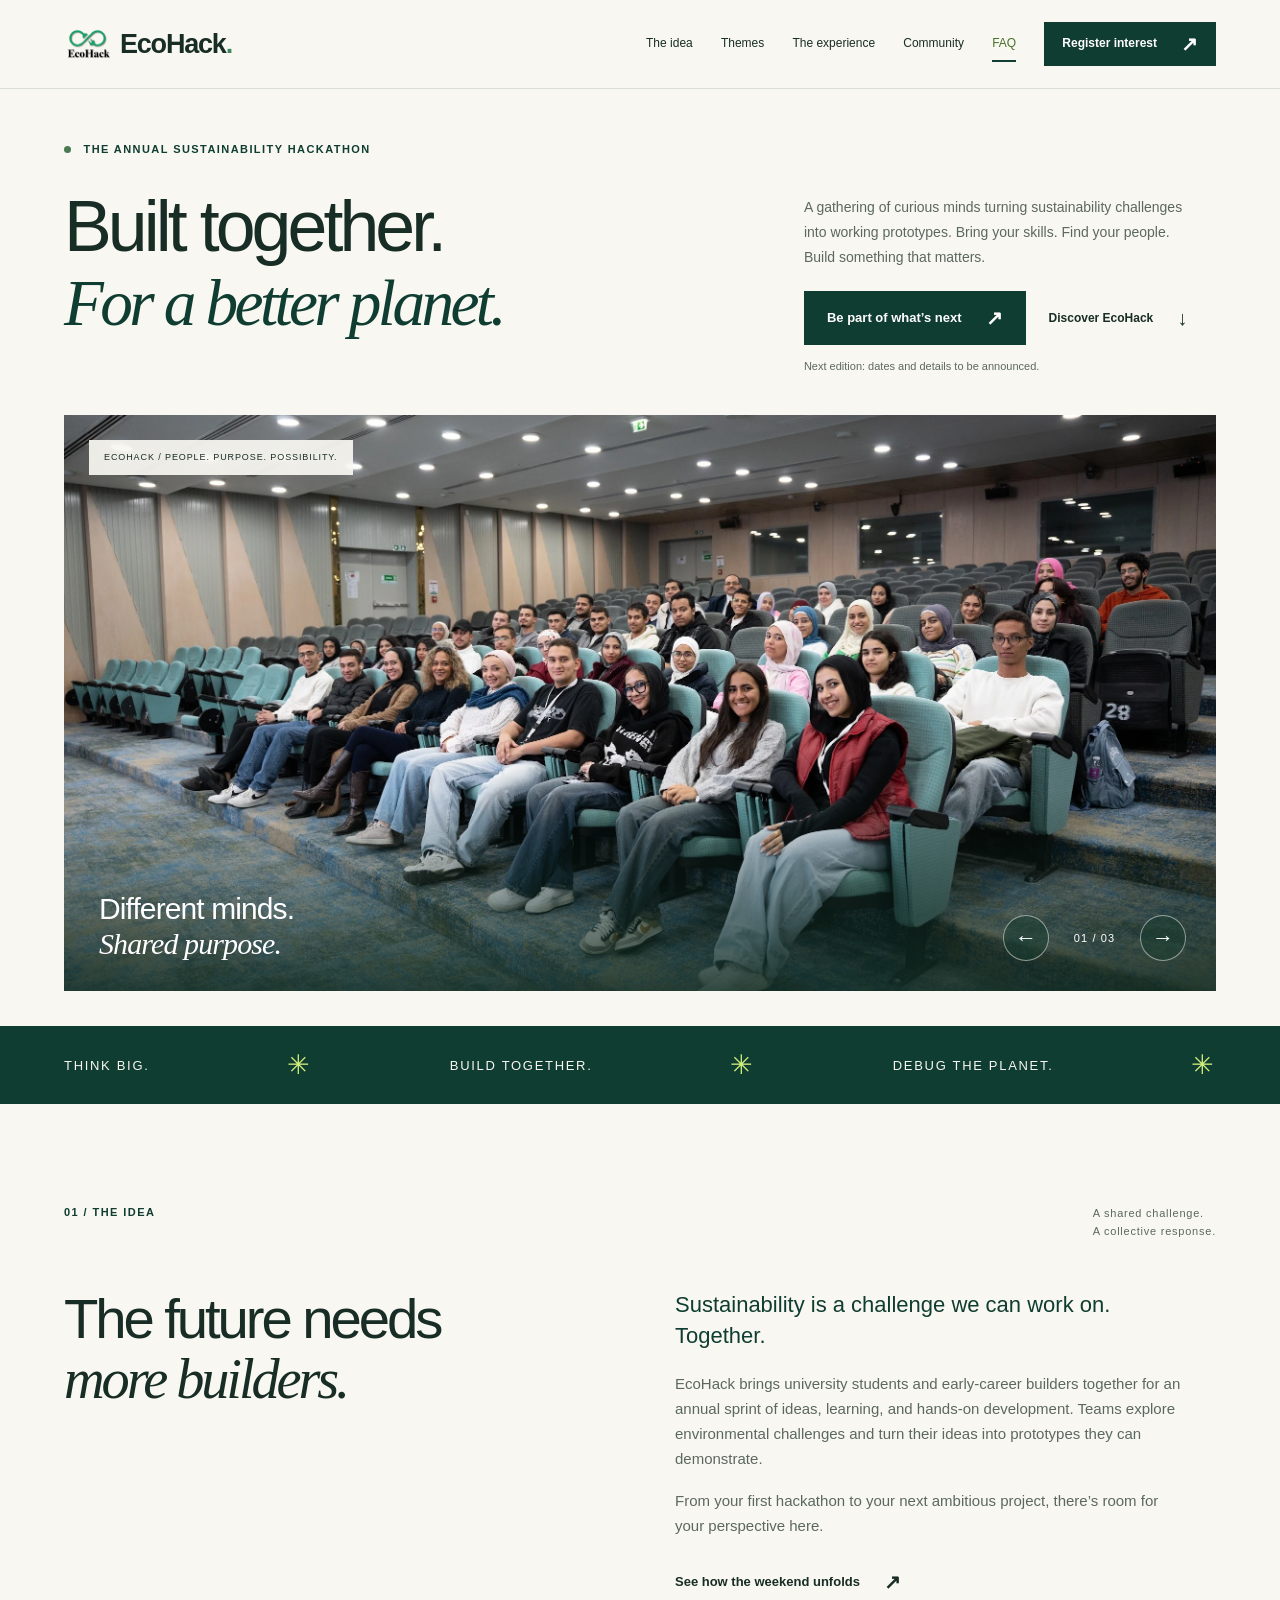
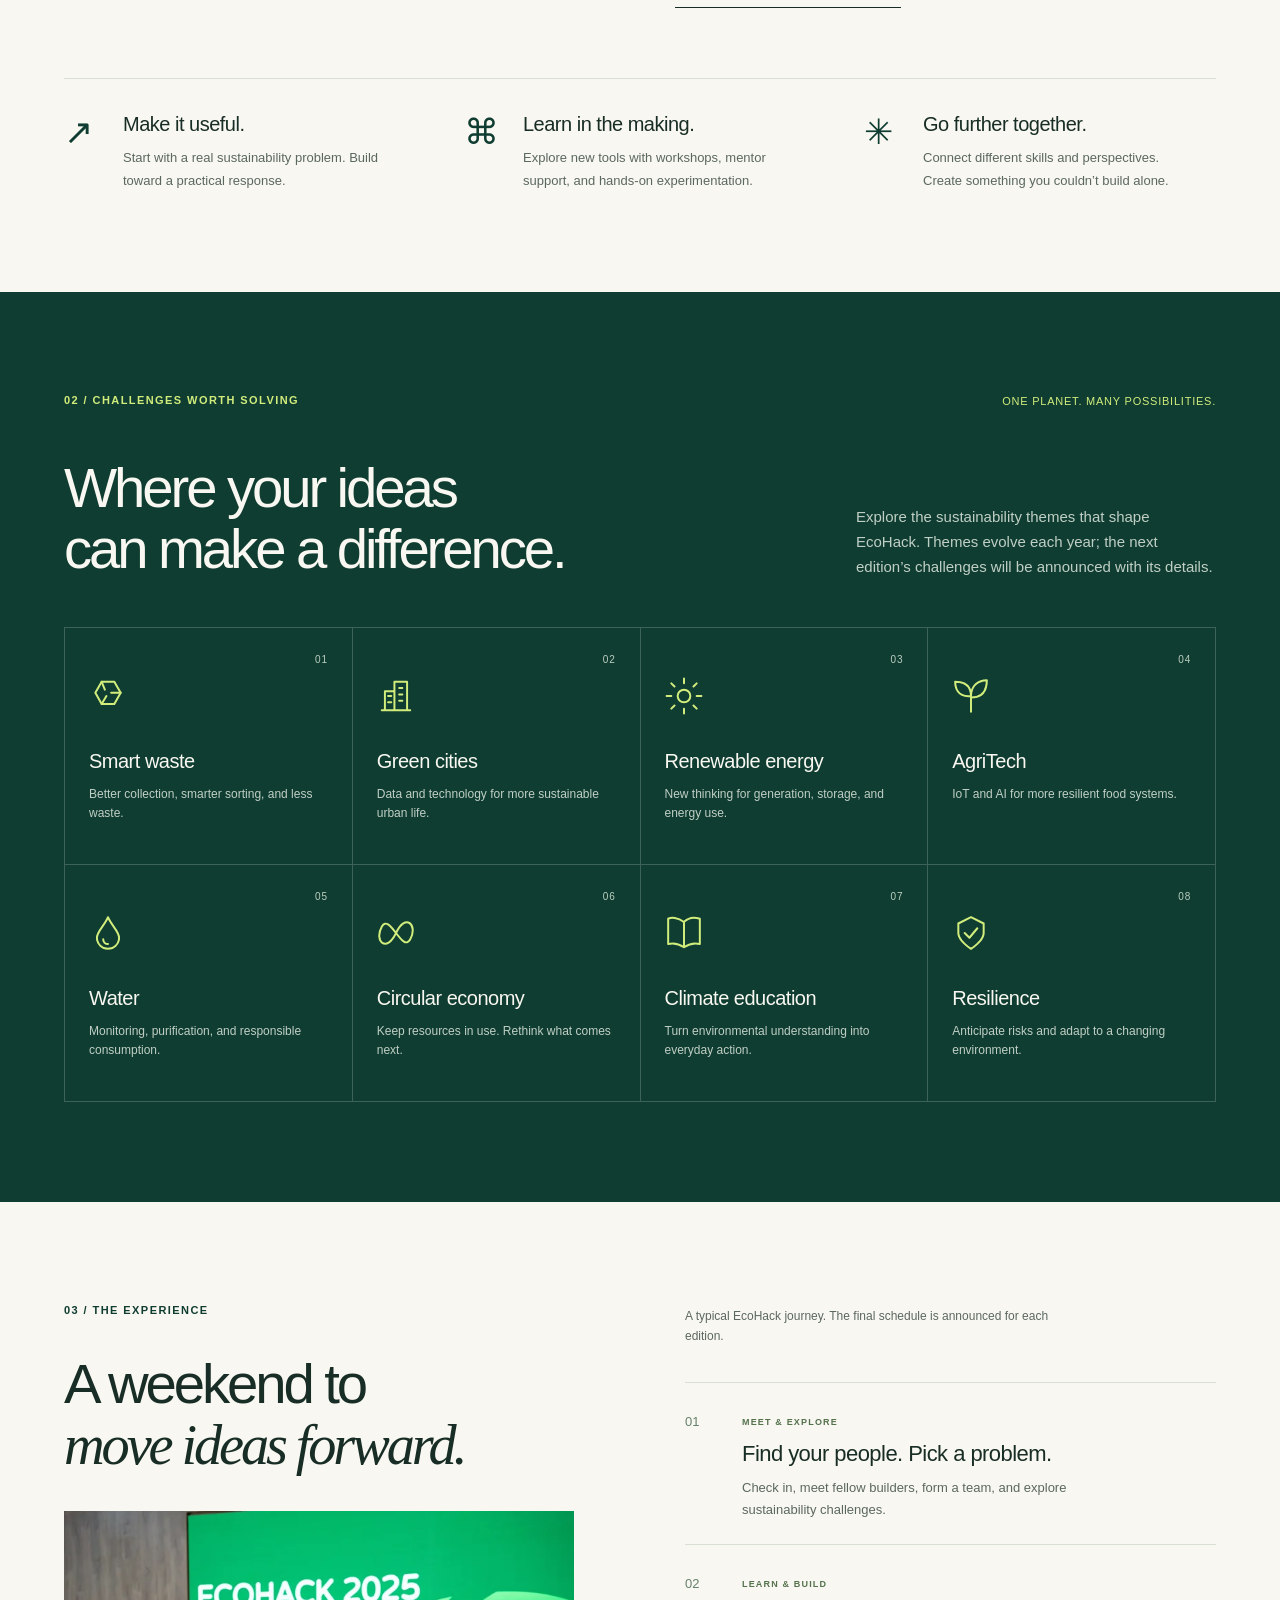
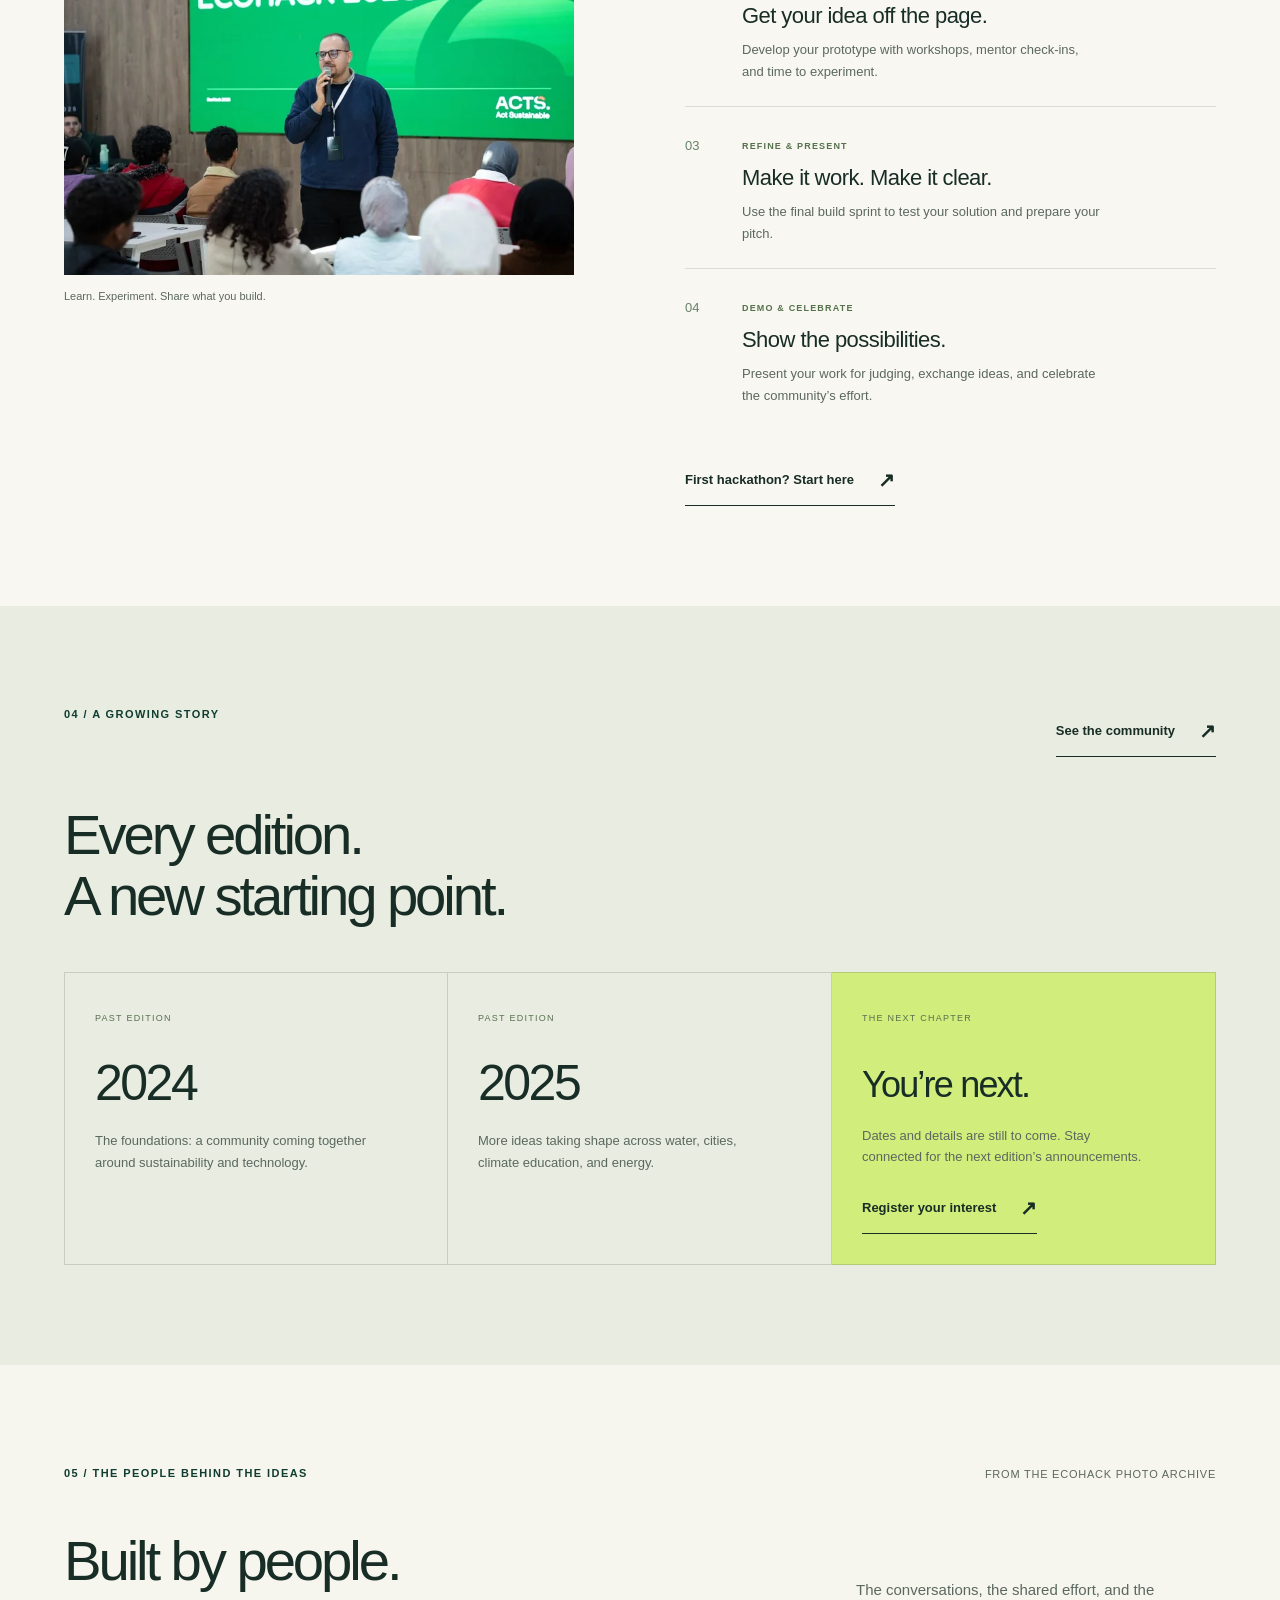
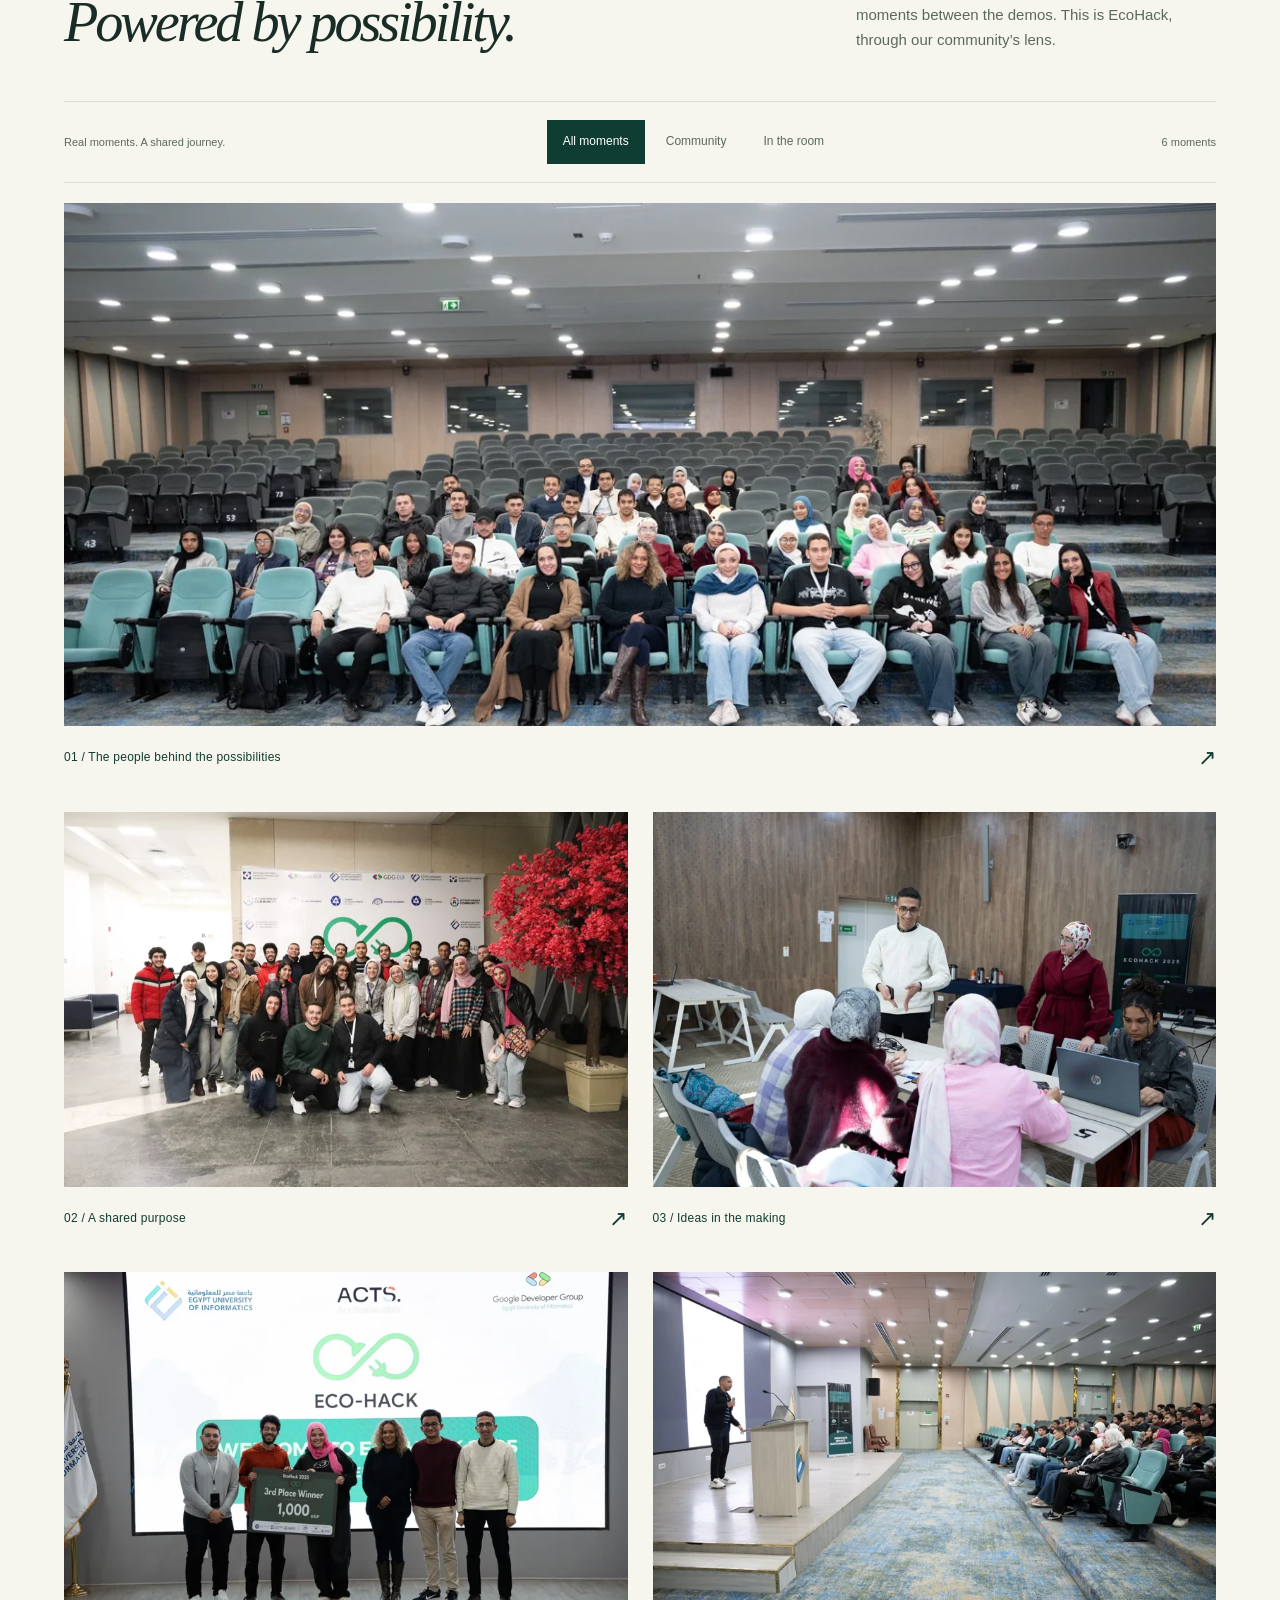
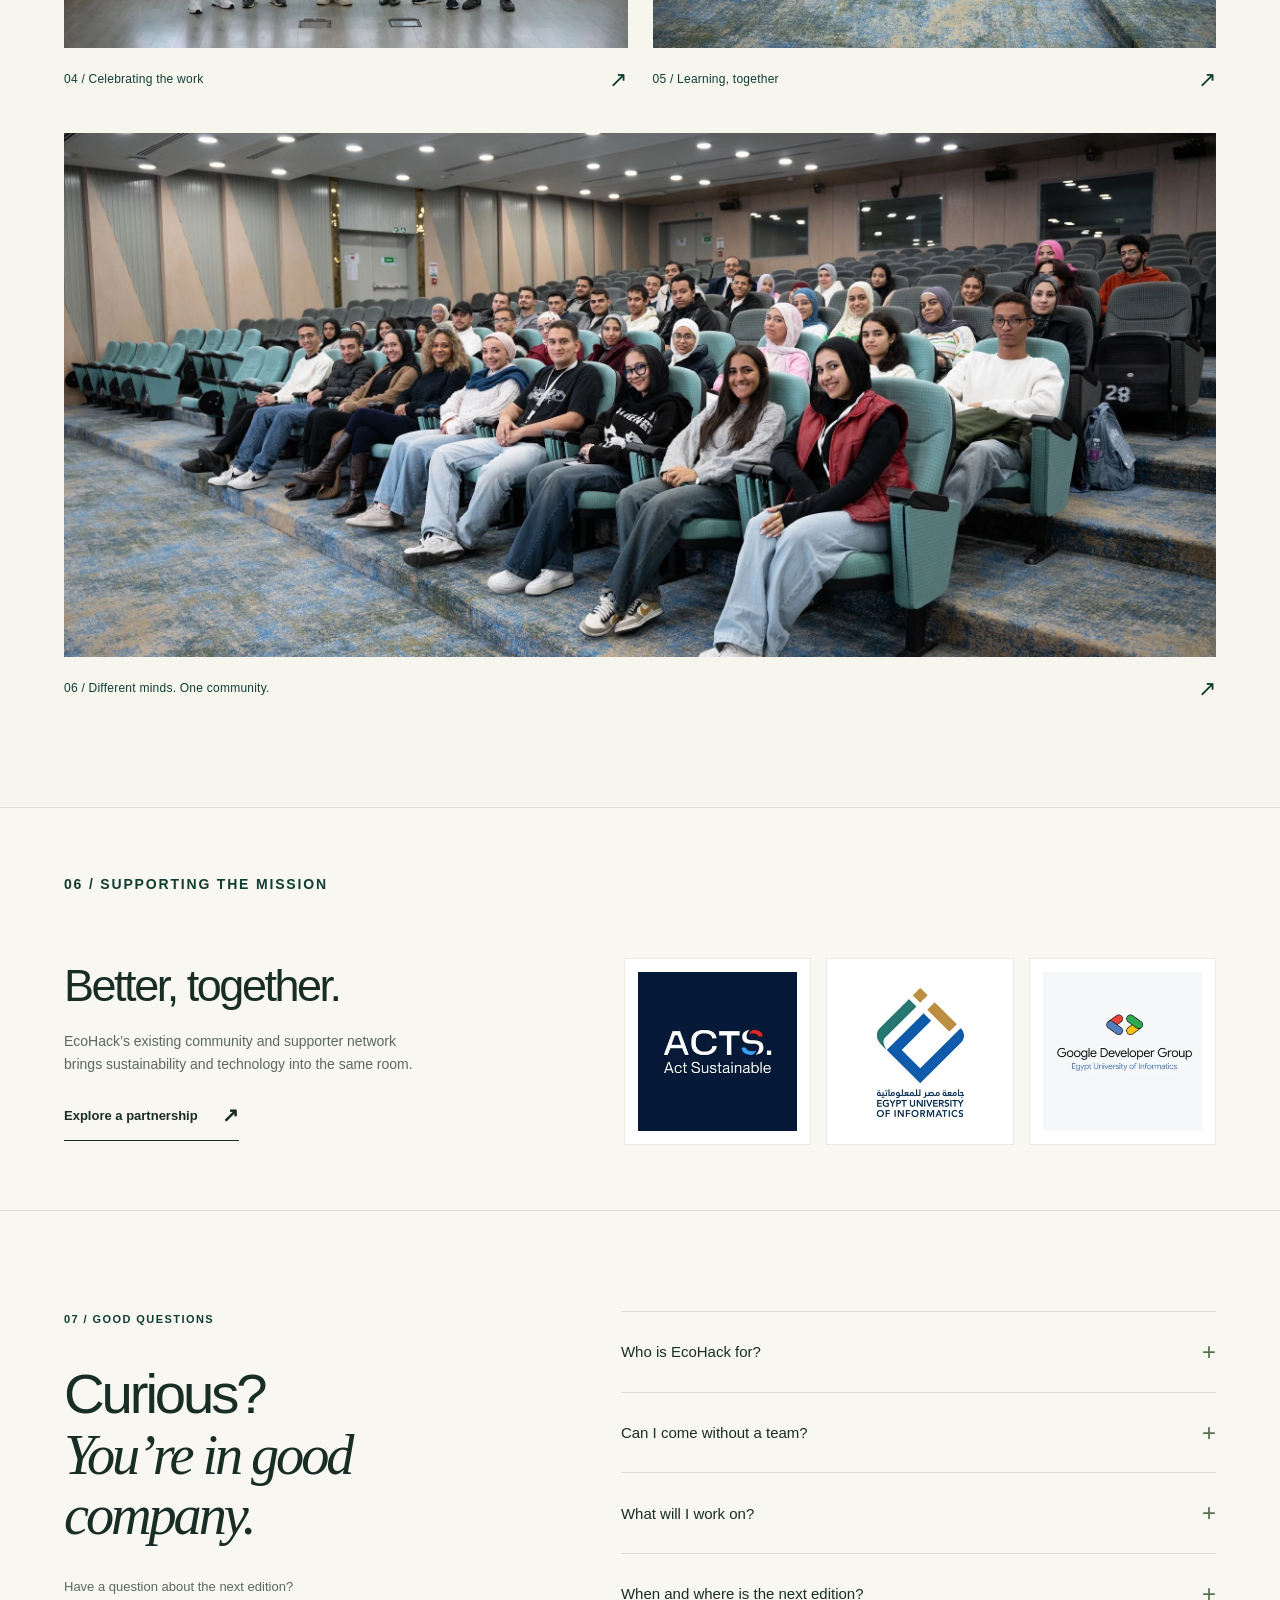
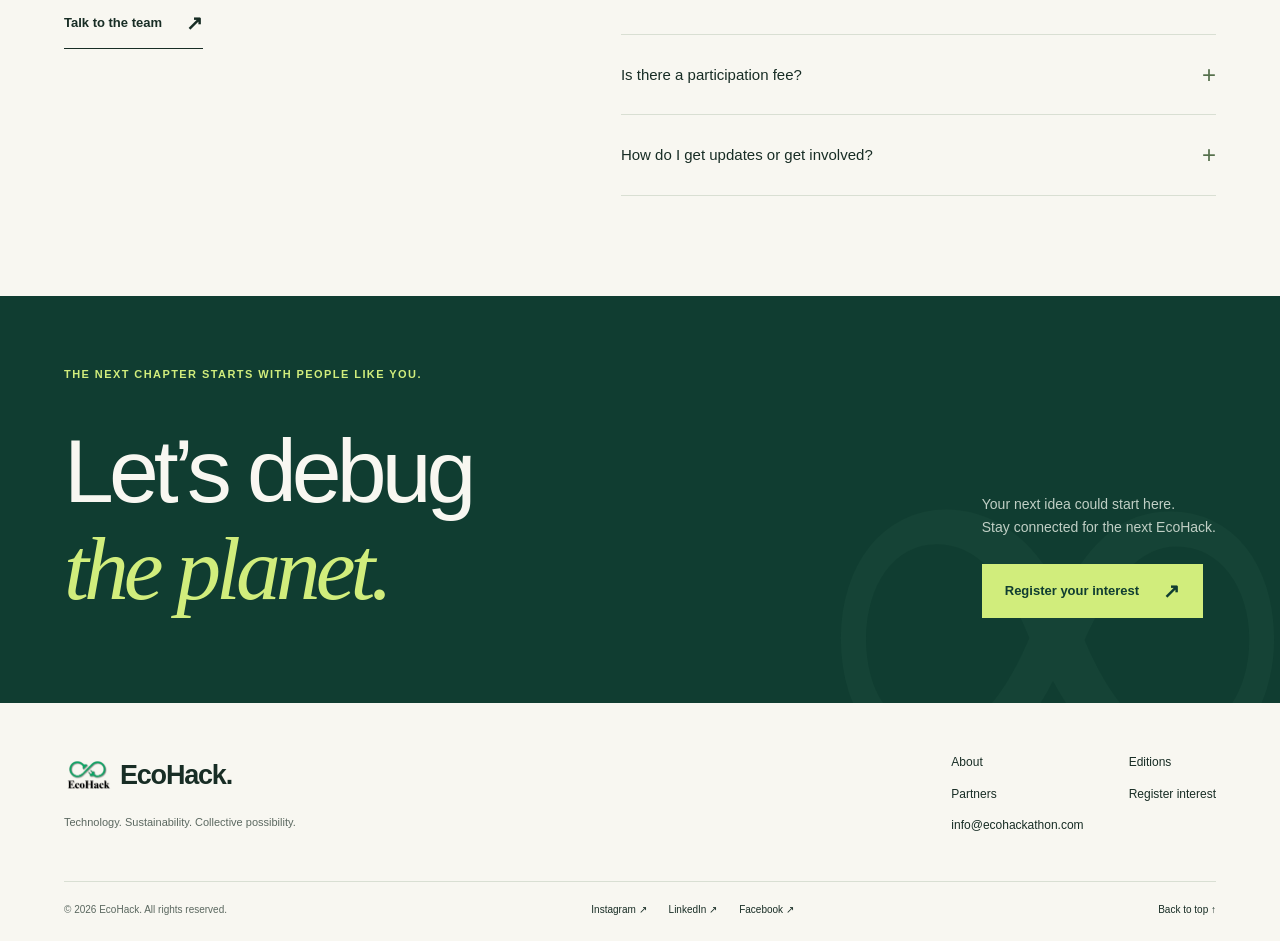
==== commit 367137b7: "Add files via upload" ====
--- a/index.html
+++ b/index.html
@@ -1,422 +1,423 @@
-<!DOCTYPE html>
-<html lang="en">
-<head>
-  <meta charset="UTF-8" />
-  <meta name="viewport" content="width=device-width, initial-scale=1.0" />
-
-  <title>EcoHack — Annual Sustainability Hackathon</title>
-  <meta name="description" content="EcoHack is an annual sustainability hackathon—bringing builders together to debug the planet through technology." />
-  <meta name="theme-color" content="#071612" />
-
-  <!-- Open Graph / Social -->
-  <meta property="og:title" content="EcoHack — Debug the Planet" />
-  <meta property="og:description" content="An annual sustainability hackathon: builders, mentors, workshops—shipping climate & sustainability tech." />
-  <meta property="og:type" content="website" />
-  <meta property="og:image" content="images/og.jpg" />
-  <meta property="og:url" content="https://ecohackathon.com/" />
-  <meta name="twitter:card" content="summary_large_image" />
-
-  <link rel="stylesheet" href="css/styles.css" />
-  <script src="js/script.js" defer></script>
-</head>
-
-<body>
-  <a class="skip-link" href="#main">Skip to content</a>
-
-  <header class="header" id="top">
-    <nav class="container navbar" aria-label="Primary navigation">
-      <a href="#top" class="logo" aria-label="EcoHack Home">
-        <img src="images/logo.png" alt="EcoHack logo" />
-        <span>EcoHack</span>
-      </a>
-
-      <button class="hamburger" aria-label="Open menu" aria-expanded="false" aria-controls="navMenu">
-        <span class="bar"></span><span class="bar"></span><span class="bar"></span>
-      </button>
-
-      <ul class="nav-menu" id="navMenu">
-        <li><a href="#about" class="nav-link">About</a></li>
-        <li><a href="#themes" class="nav-link">Themes</a></li>
-        <li><a href="#weekend" class="nav-link">Weekend</a></li>
-        <li><a href="#editions" class="nav-link">Editions</a></li>
-        <li><a href="#gallery" class="nav-link">Gallery</a></li>
-        <li><a href="#sponsors" class="nav-link">Sponsors</a></li>
-        <li><a href="#faq" class="nav-link">FAQ</a></li>
-      </ul>
-
-      <a href="https://forms.gle/GDMTArye8ce1FmNr8"
-         target="_blank" rel="noopener noreferrer"
-         class="cta-button nav-cta">
-        Get notified →
-      </a>
-    </nav>
-  </header>
-
-  <main id="main">
-    <!-- HERO -->
-    <section class="hero" aria-label="Hero">
-      <div class="space" aria-hidden="true">
-        <div class="stars" data-stars></div>
-
-        <!-- Planets & rings (parallax-safe) -->
-        <div class="planet planet-left" data-parallax="0.35"></div>
-        <div class="planet planet-right" data-parallax="0.25"></div>
-        <div class="planet planet-bottom" data-parallax="0.18"></div>
-
-        <div class="ring ring-1" data-parallax="0.12"></div>
-        <div class="ring ring-2" data-parallax="0.16"></div>
-
-        <!-- Rockets (NO parallax to avoid breaking keyframe transforms) -->
-        <div class="rocket rocket-a" aria-hidden="true">
-          <svg viewBox="0 0 64 64" role="img" aria-label="Rocket">
-            <defs>
-              <linearGradient id="rg" x1="0" x2="1">
-                <stop offset="0" stop-color="#2ECC71"/>
-                <stop offset="1" stop-color="#1ABC9C"/>
-              </linearGradient>
-            </defs>
-            <path d="M32 6c10 6 16 16 16 28 0 3-1 7-2 10l-6 10H24l-6-10c-1-3-2-7-2-10 0-12 6-22 16-28z" fill="url(#rg)" opacity="0.95"/>
-            <circle cx="32" cy="28" r="6" fill="#0B1F1A" opacity="0.75"/>
-            <circle cx="32" cy="28" r="3.5" fill="#EAFAF1" opacity="0.9"/>
-            <path d="M24 44l-6 4 2-10 4 6z" fill="#2ECC71" opacity="0.9"/>
-            <path d="M40 44l6 4-2-10-4 6z" fill="#2ECC71" opacity="0.9"/>
-            <path class="flame" d="M32 58c4-3 6-7 6-10H26c0 3 2 7 6 10z" fill="#F4D03F" opacity="0.95"/>
-            <path class="flame2" d="M32 60c2-2 3-5 3-7h-6c0 2 1 5 3 7z" fill="#EC7063" opacity="0.9"/>
-          </svg>
-          <span class="trail"></span>
-        </div>
-
-        <div class="rocket rocket-b" aria-hidden="true">
-          <svg viewBox="0 0 64 64" aria-label="Rocket">
-            <defs>
-              <linearGradient id="rg2" x1="0" x2="1">
-                <stop offset="0" stop-color="#5DADE2"/>
-                <stop offset="1" stop-color="#2ECC71"/>
-              </linearGradient>
-            </defs>
-            <path d="M32 6c10 6 16 16 16 28 0 3-1 7-2 10l-6 10H24l-6-10c-1-3-2-7-2-10 0-12 6-22 16-28z" fill="url(#rg2)" opacity="0.95"/>
-            <circle cx="32" cy="28" r="6" fill="#0B1F1A" opacity="0.75"/>
-            <circle cx="32" cy="28" r="3.5" fill="#EAFAF1" opacity="0.9"/>
-            <path class="flame" d="M32 58c4-3 6-7 6-10H26c0 3 2 7 6 10z" fill="#F4D03F" opacity="0.95"/>
-          </svg>
-          <span class="trail"></span>
-        </div>
-
-        <div class="rocket rocket-c" aria-hidden="true">
-          <svg viewBox="0 0 64 64" aria-label="Rocket">
-            <defs>
-              <linearGradient id="rg3" x1="0" x2="1">
-                <stop offset="0" stop-color="#AF7AC5"/>
-                <stop offset="1" stop-color="#2ECC71"/>
-              </linearGradient>
-            </defs>
-            <path d="M32 6c10 6 16 16 16 28 0 3-1 7-2 10l-6 10H24l-6-10c-1-3-2-7-2-10 0-12 6-22 16-28z" fill="url(#rg3)" opacity="0.95"/>
-            <circle cx="32" cy="28" r="6" fill="#0B1F1A" opacity="0.75"/>
-            <circle cx="32" cy="28" r="3.5" fill="#EAFAF1" opacity="0.9"/>
-            <path class="flame" d="M32 58c4-3 6-7 6-10H26c0 3 2 7 6 10z" fill="#F4D03F" opacity="0.95"/>
-          </svg>
-          <span class="trail"></span>
-        </div>
-
-        <!-- Shooting stars -->
-        <span class="shoot shoot-1"></span>
-        <span class="shoot shoot-2"></span>
-        <span class="shoot shoot-3"></span>
-
-        <div class="space-vignette"></div>
-      </div>
-
-      <div class="container hero-content">
-        <div class="hero-card reveal">
-          <div class="pill">
-            <span class="dot"></span>
-            Annual sustainability hackathon
-          </div>
-
-          <h1>EcoHack</h1>
-
-          <p class="hero-lead">
-            We bring builders together every year to <strong>debug the planet</strong>—shipping real prototypes across
-            climate, water, circular economy, and smarter cities.
-          </p>
-
-          <div class="hero-actions">
-            <a href="https://forms.gle/GDMTArye8ce1FmNr8"
-               target="_blank" rel="noopener noreferrer"
-               class="cta-button">
-              Get notified about the next edition →
-            </a>
-            <a href="#editions" class="cta-button secondary">Explore past editions</a>
-          </div>
-
-          <div class="stats-row" role="list" aria-label="EcoHack highlights">
-            <div class="stat" role="listitem">
-              <div class="stat-number">150+</div><div class="stat-label">Builders</div>
-            </div>
-            <div class="stat" role="listitem">
-              <div class="stat-number">36</div><div class="stat-label">Hours</div>
-            </div>
-            <div class="stat" role="listitem">
-              <div class="stat-number">Mentors</div><div class="stat-label">& Workshops</div>
-            </div>
-            <div class="stat" role="listitem">
-              <div class="stat-number">2024–2025</div><div class="stat-label">Past editions</div>
-            </div>
-          </div>
-        </div>
-
-        <div class="hero-mini-grid">
-          <div class="mini-card reveal">
-            <h3>Impact-first</h3>
-            <p>We care about usefulness. Ship prototypes that matter.</p>
-          </div>
-          <div class="mini-card reveal">
-            <h3>Mentor support</h3>
-            <p>Office hours + workshops to keep momentum high.</p>
-          </div>
-          <div class="mini-card reveal">
-            <h3>Real community</h3>
-            <p>Meet builders who care about sustainability as much as you do.</p>
-          </div>
-        </div>
-      </div>
-    </section>
-
-    <!-- ABOUT -->
-    <section id="about" class="section">
-      <div class="container two-col">
-        <div class="panel reveal">
-          <h2>Why EcoHack exists</h2>
-          <p>
-            Sustainability challenges are real—and they need builders. EcoHack is designed as an annual sprint where teams
-            ideate, build, and demo in a high-energy weekend.
-          </p>
-          <p>
-            Whether you’re a beginner or experienced, you’ll find a supportive environment to learn fast and ship.
-          </p>
-          <div class="chips">
-            <span class="chip">Mentorship</span>
-            <span class="chip">Workshops</span>
-            <span class="chip">Demos</span>
-            <span class="chip">Community</span>
-          </div>
-        </div>
-
-        <div class="panel media reveal">
-          <img src="images/event-photo-1.jpg" alt="Participants collaborating at EcoHack" loading="lazy" />
-          <div class="caption">
-            <span class="tag official">EcoHack</span>
-            <span>Builders collaborating and shipping prototypes</span>
-          </div>
-        </div>
-      </div>
-
-      <div class="container feature-grid">
-        <div class="feature-card reveal">
-          <h3>Build with speed</h3>
-          <p>Structured weekend flow + mentor check-ins keep teams moving.</p>
-        </div>
-        <div class="feature-card reveal">
-          <h3>Learn by doing</h3>
-          <p>Workshops and hands-on support—no fluff.</p>
-        </div>
-        <div class="feature-card reveal">
-          <h3>Celebrate outcomes</h3>
-          <p>We highlight strong demos, smart execution, and real-world impact.</p>
-        </div>
-      </div>
-    </section>
-
-    <!-- THEMES -->
-    <section id="themes" class="section section-tinted">
-      <div class="container">
-        <h2 class="section-title reveal">Themes we explore</h2>
-        <p class="section-subtitle reveal">
-          Themes evolve every year, but the mission stays the same: sustainability-first technology.
-        </p>
-
-        <div class="tracks-grid">
-          <div class="track-card reveal"><h3>Smart Waste</h3><p>Track, reduce, and optimize collection and sorting.</p></div>
-          <div class="track-card reveal"><h3>Green Cities</h3><p>Data-driven cities with sustainable infrastructure.</p></div>
-          <div class="track-card reveal"><h3>Renewable Energy</h3><p>Solar, wind, storage, and energy intelligence.</p></div>
-          <div class="track-card reveal"><h3>AgriTech</h3><p>IoT + AI for resilient food systems.</p></div>
-          <div class="track-card reveal"><h3>Water</h3><p>Monitoring, purification, and smarter usage.</p></div>
-          <div class="track-card reveal"><h3>Circular Economy</h3><p>Reuse, recycle, and design for sustainability.</p></div>
-          <div class="track-card reveal"><h3>Climate Education</h3><p>Tools that turn awareness into action.</p></div>
-          <div class="track-card reveal"><h3>Resilience</h3><p>Risk prediction, mitigation, and adaptation.</p></div>
-        </div>
-
-        <div class="callout reveal">
-          <div>
-            <h3>Want updates for the next EcoHack?</h3>
-            <p>We announce dates and details closer to the event—get notified.</p>
-          </div>
-          <a href="https://forms.gle/GDMTArye8ce1FmNr8" target="_blank" rel="noopener noreferrer" class="cta-button">
-            Notify me →
-          </a>
-        </div>
-      </div>
-    </section>
-
-    <!-- WEEKEND -->
-    <section id="weekend" class="agenda-section" aria-label="Typical weekend flow">
-      <h2 class="agenda-title reveal">Typical EcoHack Weekend</h2>
-      <div class="agenda-wrapper container">
-        <div class="agenda-card reveal">
-          <h3>Day 1 — Kickoff</h3>
-          <div class="agenda-item"><span class="agenda-time">Morning</span><p>Check-in & Opening <span class="tag official">Official</span></p></div>
-          <div class="agenda-item"><span class="agenda-time">Midday</span><p>Team formation & Ideation <span class="tag engagement">Engagement</span></p></div>
-          <div class="agenda-item"><span class="agenda-time">Afternoon</span><p>Workshops & Building <span class="tag hacking">Hacking</span></p></div>
-          <div class="agenda-item"><span class="agenda-time">Evening</span><p>Mentor check-ins <span class="tag talk">Talk</span></p></div>
-        </div>
-
-        <div class="agenda-card reveal">
-          <h3>Day 2 — Demo Day</h3>
-          <div class="agenda-item"><span class="agenda-time">Morning</span><p>Final build sprint <span class="tag hacking">Hacking</span></p></div>
-          <div class="agenda-item"><span class="agenda-time">Midday</span><p>Pitch prep <span class="tag engagement">Engagement</span></p></div>
-          <div class="agenda-item"><span class="agenda-time">Afternoon</span><p>Demos & Judging <span class="tag judging">Judging</span></p></div>
-          <div class="agenda-item"><span class="agenda-time">Evening</span><p>Awards & Closing <span class="tag official">Official</span></p></div>
-        </div>
-      </div>
-    </section>
-
-    <!-- EDITIONS -->
-    <section id="editions" class="section">
-      <div class="container">
-        <h2 class="section-title reveal">Editions</h2>
-        <p class="section-subtitle reveal">EcoHack is annual. Explore past editions and stay in the loop for the next one.</p>
-
-        <div class="editions-grid">
-          <article class="edition-card reveal">
-            <div class="edition-top"><span class="edition-year">2024</span><span class="edition-pill">Past</span></div>
-            <h3>EcoHack 2024</h3>
-            <p>Foundations, strong community momentum, and sustainability-first ideas.</p>
-            <a class="text-link" href="#" aria-disabled="true">Recap →</a>
-          </article>
-
-          <article class="edition-card reveal">
-            <div class="edition-top"><span class="edition-year">2025</span><span class="edition-pill">Past</span></div>
-            <h3>EcoHack 2025</h3>
-            <p>Teams shipped prototypes across water, cities, education, and energy.</p>
-            <a class="text-link" href="#" aria-disabled="true">Recap →</a>
-          </article>
-
-          <article class="edition-card featured reveal">
-            <div class="edition-top"><span class="edition-year">Next</span><span class="edition-pill live">Upcoming</span></div>
-            <h3>The next EcoHack</h3>
-            <p>Dates and details will be announced soon. Get notified first.</p>
-            <a class="cta-button" href="https://forms.gle/GDMTArye8ce1FmNr8" target="_blank" rel="noopener noreferrer">
-              Get notified →
-            </a>
-          </article>
-        </div>
-      </div>
-    </section>
-
-    <!-- GALLERY -->
-    <section id="gallery" class="section section-tinted">
-      <div class="container">
-        <h2 class="section-title reveal">Gallery</h2>
-        <p class="section-subtitle reveal">Replace images with yours using the same filenames.</p>
-
-        <div class="gallery-grid" data-gallery>
-          <button class="gallery-item reveal" type="button" data-full="images/gallery-1.jpg" aria-label="Open image 1"><img src="images/gallery-1.jpg" alt="EcoHack moment 1" loading="lazy"></button>
-          <button class="gallery-item reveal" type="button" data-full="images/gallery-2.jpg" aria-label="Open image 2"><img src="images/gallery-2.jpg" alt="EcoHack moment 2" loading="lazy"></button>
-          <button class="gallery-item reveal" type="button" data-full="images/gallery-3.jpg" aria-label="Open image 3"><img src="images/gallery-3.jpg" alt="EcoHack moment 3" loading="lazy"></button>
-          <button class="gallery-item reveal" type="button" data-full="images/gallery-4.jpg" aria-label="Open image 4"><img src="images/gallery-4.jpg" alt="EcoHack moment 4" loading="lazy"></button>
-          <button class="gallery-item reveal" type="button" data-full="images/gallery-5.jpg" aria-label="Open image 5"><img src="images/gallery-5.jpg" alt="EcoHack moment 5" loading="lazy"></button>
-          <button class="gallery-item reveal" type="button" data-full="images/gallery-6.jpg" aria-label="Open image 6"><img src="images/gallery-6.jpg" alt="EcoHack moment 6" loading="lazy"></button>
-        </div>
-      </div>
-    </section>
-
-    <!-- SPONSORS -->
-    <section id="sponsors" class="section">
-      <div class="container">
-        <h2 class="section-title reveal">Sponsors</h2>
-        <p class="section-subtitle reveal">Partner with EcoHack to support sustainability builders.</p>
-
-        <div class="sponsors-grid reveal">
-          <img src="images/sponsor-logo-1.jpg" alt="Sponsor logo" loading="lazy">
-          <img src="images/sponsor-logo-2.png" alt="Sponsor logo" loading="lazy">
-          <img src="images/gdg-logo-eui-white.png" alt="Sponsor logo" loading="lazy">
-        </div>
-      </div>
-    </section>
-
-    <!-- FAQ -->
-    <section id="faq" class="section section-tinted-soft">
-      <div class="container">
-        <h2 class="section-title reveal">FAQ</h2>
-        <p class="section-subtitle reveal">Quick answers. If you still have questions, message us.</p>
-
-        <div class="faq-container">
-          <div class="faq-item reveal">
-            <button class="faq-question" type="button">Who can participate?</button>
-            <div class="faq-answer"><p>EcoHack is open to university students and early-career builders who care about sustainability.</p></div>
-          </div>
-
-          <div class="faq-item reveal">
-            <button class="faq-question" type="button">Do I need a team?</button>
-            <div class="faq-answer"><p>You can apply solo—team formation happens at the start.</p></div>
-          </div>
-
-          <div class="faq-item reveal">
-            <button class="faq-question" type="button">Is it free?</button>
-            <div class="faq-answer"><p>EcoHack is designed to be accessible. Sponsors make it possible.</p></div>
-          </div>
-
-          <div class="faq-item reveal">
-            <button class="faq-question" type="button">How do I stay updated?</button>
-            <div class="faq-answer"><p>Use the “Get notified” button and you’ll receive next edition announcements.</p></div>
-          </div>
-        </div>
-      </div>
-    </section>
-
-    <!-- CTA STRIP -->
-    <section class="cta-strip" aria-label="Call to action">
-      <div class="container cta-strip-inner reveal">
-        <div>
-          <h3>Join the EcoHack community.</h3>
-          <p>Get notified when the next edition is announced.</p>
-        </div>
-        <a href="https://forms.gle/GDMTArye8ce1FmNr8"
-           target="_blank" rel="noopener noreferrer"
-           class="cta-button">
-          Get notified →
-        </a>
-      </div>
-    </section>
-  </main>
-
-  <footer class="footer">
-    <div class="container footer-container">
-      <h3>EcoHack</h3>
-      <p>Annual Sustainability Hackathon</p>
-      <p>Contact: <a href="mailto:info@ecohackathon.com">info@ecohackathon.com</a></p>
-
-      <div class="social-links">
-        <a href="https://www.instagram.com/ecohackathon" target="_blank" rel="noopener noreferrer">Instagram</a>
-        <a href="https://www.linkedin.com/company/ecohack/" target="_blank" rel="noopener noreferrer">LinkedIn</a>
-        <a href="https://www.facebook.com/share/1DwdWNRnn2" target="_blank" rel="noopener noreferrer">Facebook</a>
-      </div>
-
-      <p class="muted">&copy; <span id="yearNow"></span> EcoHack. All rights reserved.</p>
-    </div>
-  </footer>
-
-  <!-- Gallery Modal -->
-  <div class="modal" id="galleryModal" aria-hidden="true" role="dialog" aria-label="Image viewer">
-    <div class="modal-backdrop" data-close></div>
-    <div class="modal-content" role="document">
-      <button class="modal-close" type="button" aria-label="Close" data-close>×</button>
-      <img id="modalImg" alt="Gallery image" />
-      <div class="modal-actions">
-        <button class="modal-btn" type="button" id="prevImg" aria-label="Previous image">←</button>
-        <button class="modal-btn" type="button" id="nextImg" aria-label="Next image">→</button>
-      </div>
-    </div>
-  </div>
-</body>
-</html>
+<!doctype html>
+<html lang="en">
+  <head>
+    <meta charset="utf-8">
+    <meta name="viewport" content="width=device-width, initial-scale=1">
+    <title>EcoHack — Build for a planet worth building for</title>
+    <meta name="description" content="EcoHack is an annual sustainability hackathon for students and early-career builders. Explore the community, sustainability themes, and updates for the next edition.">
+    <meta name="theme-color" content="#123e32">
+    <link rel="canonical" href="https://ecohackathon.com/">
+    <meta property="og:type" content="website">
+    <meta property="og:title" content="EcoHack — Debug the planet.">
+    <meta property="og:description" content="An annual sustainability hackathon. Bring your curiosity. Build something that matters.">
+    <meta property="og:url" content="https://ecohackathon.com/">
+    <meta property="og:image" content="https://ecohackathon.com/images/og.jpg">
+    <meta property="og:image:alt" content="EcoHack — Debug the planet. Annual sustainability hackathon.">
+    <meta name="twitter:card" content="summary_large_image">
+    <link rel="icon" type="image/png" href="images/logo.png">
+    <link rel="stylesheet" href="css/styles.css">
+    <script src="js/script.js" defer>
+    </script>
+  </head>
+  <body>
+    <div class="reading-progress" aria-hidden="true"><span></span></div>
+    <a class="skip-link" href="#main">Skip to content</a>
+    <header class="header" id="top">
+      <nav class="container navbar" aria-label="Primary navigation">
+        <a class="brand" href="#top" aria-label="EcoHack home">
+          <img src="images/logo.png" width="47" height="29" alt="">
+          <span>EcoHack<span class="brand-period">.</span>
+        </span>
+      </a>
+      <button class="menu-toggle" type="button" aria-expanded="false" aria-controls="navMenu">Menu <span aria-hidden="true">☰</span>
+      </button>
+      <div class="nav-menu" id="navMenu">
+        <a href="#about">The idea</a>
+        <a href="#themes">Themes</a>
+        <a href="#weekend">The experience</a>
+        <a href="#gallery">Community</a>
+        <a href="#faq">FAQ</a>
+        <a class="button button-small" href="register.html">Register interest <span aria-hidden="true">↗</span>
+        </a>
+      </div>
+    </nav>
+  </header>
+  <main id="main">
+    <section class="hero" aria-labelledby="hero-title">
+      <div class="container hero-grid">
+        <div class="hero-copy">
+          <p class="eyebrow">
+            <span class="status-dot" aria-hidden="true">
+            </span> THE ANNUAL SUSTAINABILITY HACKATHON</p>
+            <h1 id="hero-title">Built together.<br><span>For a better planet.</span></h1>
+          <p class="hero-lead">A gathering of curious minds turning sustainability challenges into working prototypes. Bring your skills. Find your people. Build something that matters.</p>
+          <div class="actions">
+            <a class="button" href="register.html">Be part of what’s next <span aria-hidden="true">↗</span>
+            </a>
+            <a class="text-link" href="#about">Discover EcoHack <span aria-hidden="true">↓</span>
+            </a>
+          </div>
+          <p class="hero-note">Next edition: dates and details to be announced.</p>
+          <div class="hero-bottom">
+            <span class="mini-mark" aria-hidden="true">&lt;/&gt;</span>
+            <p>Technology meets sustainability.<br>
+              <strong>People make the difference.</strong>
+            </p>
+          </div>
+        </div>
+        <figure class="hero-photo">
+          <img src="images/audience.webp" width="2400" height="1600" alt="A large group of EcoHack participants gathered in the auditorium" fetchpriority="high" srcset="images/audience-800.webp 800w, images/audience-1200.webp 1200w, images/audience.webp 2400w" sizes="100vw">
+          <div class="photo-index" aria-hidden="true">ECOHACK / PEOPLE. PURPOSE. POSSIBILITY.</div>
+          <figcaption>
+            <span>Different minds.<br>
+              <strong>Shared purpose.</strong>
+            </span>
+            <a href="#gallery" aria-label="Explore the EcoHack gallery">↗</a>
+          </figcaption>
+          <div class="hero-photo-controls" aria-label="Featured community photos"><button type="button" class="hero-prev" aria-label="Previous featured photo">←</button><span class="hero-photo-count" aria-live="polite">01 / 03</span><button type="button" class="hero-next" aria-label="Next featured photo">→</button></div>
+          <div class="photo-stamp" aria-hidden="true">IDEAS INTO<br>
+            <strong>IMPACT ↗</strong>
+          </div>
+        </figure>
+      </div>
+      <div class="mission-ribbon">
+        <div class="container">
+          <span>THINK BIG.</span>
+          <span aria-hidden="true">✳</span>
+          <span>BUILD TOGETHER.</span>
+          <span aria-hidden="true">✳</span>
+          <span>DEBUG THE PLANET.</span>
+          <span aria-hidden="true">✳</span>
+        </div>
+      </div>
+    </section>
+    <section class="section about" id="about" aria-labelledby="about-title">
+      <div class="container">
+        <div class="section-heading">
+          <p class="eyebrow">01 / THE IDEA</p>
+          <p class="section-aside">A shared challenge.<br>A collective response.</p>
+        </div>
+        <div class="about-grid">
+          <h2 id="about-title">The future needs<br>
+          <em>more builders.</em>
+        </h2>
+        <div class="about-copy">
+          <p class="large-copy">Sustainability is a challenge we can work on. Together.</p>
+          <p>EcoHack brings university students and early-career builders together for an annual sprint of ideas, learning, and hands-on development. Teams explore environmental challenges and turn their ideas into prototypes they can demonstrate.</p>
+          <p>From your first hackathon to your next ambitious project, there’s room for your perspective here.</p>
+          <a class="text-link" href="#weekend">See how the weekend unfolds <span aria-hidden="true">↗</span>
+          </a>
+        </div>
+      </div>
+      <div class="principles">
+        <article>
+          <span class="principle-symbol" aria-hidden="true">↗</span>
+          <h3>Make it useful.</h3>
+          <p>Start with a real sustainability problem. Build toward a practical response.</p>
+        </article>
+        <article>
+          <span class="principle-symbol" aria-hidden="true">⌘</span>
+          <h3>Learn in the making.</h3>
+          <p>Explore new tools with workshops, mentor support, and hands-on experimentation.</p>
+        </article>
+        <article>
+          <span class="principle-symbol" aria-hidden="true">✳</span>
+          <h3>Go further together.</h3>
+          <p>Connect different skills and perspectives. Create something you couldn’t build alone.</p>
+        </article>
+      </div>
+    </div>
+  </section>
+  <section class="section themes" id="themes" aria-labelledby="themes-title">
+    <div class="container">
+      <div class="section-heading">
+        <p class="eyebrow">02 / CHALLENGES WORTH SOLVING</p>
+        <span class="section-aside">ONE PLANET. MANY POSSIBILITIES.</span>
+      </div>
+      <div class="section-intro">
+        <h2 id="themes-title">Where your ideas<br>can make a difference.</h2>
+        <p>Explore the sustainability themes that shape EcoHack. Themes evolve each year; the next edition’s challenges will be announced with its details.</p>
+      </div>
+      <div class="theme-grid">
+        <article class="theme">
+          <span class="theme-no">01</span>
+          <span class="theme-icon" aria-hidden="true"><svg viewBox="0 0 24 24" fill="none" stroke="currentColor" stroke-width="1.25" stroke-linecap="round" stroke-linejoin="round"><path d="M8 3h8l4 7-4 7H8l-4-7 4-7Z"/><path d="m8 3 2 5M20 10h-6M8 17l3-5"/></svg></span>
+          <h3>Smart waste</h3>
+          <p>Better collection, smarter sorting, and less waste.</p>
+        </article>
+        <article class="theme">
+          <span class="theme-no">02</span>
+          <span class="theme-icon" aria-hidden="true"><svg viewBox="0 0 24 24" fill="none" stroke="currentColor" stroke-width="1.25" stroke-linecap="round" stroke-linejoin="round"><path d="M3 21h18M5 21V9h6v12M11 21V3h8v18M7 12h2m-2 4h2m5-9h2m-2 4h2m-2 4h2"/></svg></span>
+          <h3>Green cities</h3>
+          <p>Data and technology for more sustainable urban life.</p>
+        </article>
+        <article class="theme">
+          <span class="theme-no">03</span>
+          <span class="theme-icon" aria-hidden="true"><svg viewBox="0 0 24 24" fill="none" stroke="currentColor" stroke-width="1.25" stroke-linecap="round" stroke-linejoin="round"><circle cx="12" cy="12" r="4"/><path d="M12 1v3m0 16v3M1 12h3m16 0h3M4 4l2 2m12 12 2 2M4 20l2-2M18 6l2-2"/></svg></span>
+          <h3>Renewable energy</h3>
+          <p>New thinking for generation, storage, and energy use.</p>
+        </article>
+        <article class="theme">
+          <span class="theme-no">04</span>
+          <span class="theme-icon" aria-hidden="true"><svg viewBox="0 0 24 24" fill="none" stroke="currentColor" stroke-width="1.25" stroke-linecap="round" stroke-linejoin="round"><path d="M12 22V12C3 13 2 6 2 3c7 0 10 3 10 9 0-7 5-10 10-10 0 7-3 11-10 11"/></svg></span>
+          <h3>AgriTech</h3>
+          <p>IoT and AI for more resilient food systems.</p>
+        </article>
+        <article class="theme">
+          <span class="theme-no">05</span>
+          <span class="theme-icon" aria-hidden="true"><svg viewBox="0 0 24 24" fill="none" stroke="currentColor" stroke-width="1.25" stroke-linecap="round" stroke-linejoin="round"><path d="M12 2C10 7 5 11 5 15a7 7 0 0 0 14 0c0-4-5-8-7-13Z"/><path d="M9 16a3 3 0 0 0 3 3"/></svg></span>
+          <h3>Water</h3>
+          <p>Monitoring, purification, and responsible consumption.</p>
+        </article>
+        <article class="theme">
+          <span class="theme-no">06</span>
+          <span class="theme-icon" aria-hidden="true"><svg viewBox="0 0 24 24" fill="none" stroke="currentColor" stroke-width="1.25" stroke-linecap="round" stroke-linejoin="round"><path d="M3 8c5-9 13 17 18 8 5-9-3-17-9-4S-2 17 3 8Z"/></svg></span>
+          <h3>Circular economy</h3>
+          <p>Keep resources in use. Rethink what comes next.</p>
+        </article>
+        <article class="theme">
+          <span class="theme-no">07</span>
+          <span class="theme-icon" aria-hidden="true"><svg viewBox="0 0 24 24" fill="none" stroke="currentColor" stroke-width="1.25" stroke-linecap="round" stroke-linejoin="round"><path d="M12 5v16M12 5C8 2 4 2 2 3v16c4-1 7 0 10 2 3-2 6-3 10-2V3c-3-1-7-1-10 2Z"/></svg></span>
+          <h3>Climate education</h3>
+          <p>Turn environmental understanding into everyday action.</p>
+        </article>
+        <article class="theme">
+          <span class="theme-no">08</span>
+          <span class="theme-icon" aria-hidden="true"><svg viewBox="0 0 24 24" fill="none" stroke="currentColor" stroke-width="1.25" stroke-linecap="round" stroke-linejoin="round"><path d="m12 2 8 4v6c0 5-8 10-8 10S4 17 4 12V6l8-4Z"/><path d="m8 12 3 3 5-6"/></svg></span>
+          <h3>Resilience</h3>
+          <p>Anticipate risks and adapt to a changing environment.</p>
+        </article>
+      </div>
+    </div>
+  </section>
+  <section class="section experience" id="weekend" aria-labelledby="weekend-title">
+    <div class="container experience-grid">
+      <div class="experience-visual">
+        <p class="eyebrow">03 / THE EXPERIENCE</p>
+        <h2 id="weekend-title">A weekend to<br>
+        <em>move ideas forward.</em>
+      </h2>
+      <figure>
+        <img src="images/mentor-session.webp" width="1148" height="869" alt="An EcoHack mentor speaking with participants during a group session" loading="lazy" srcset="images/mentor-session-800.webp 800w, images/mentor-session-1200.webp 1200w, images/mentor-session.webp 1800w" sizes="(max-width: 767px) 100vw, 45vw">
+        <figcaption>Learn. Experiment. Share what you build.</figcaption>
+      </figure>
+    </div>
+    <div class="journey">
+      <p class="journey-note">A typical EcoHack journey. The final schedule is announced for each edition.</p>
+      <ol>
+        <li>
+          <span class="step-no">01</span>
+          <div>
+            <span class="step-label">MEET & EXPLORE</span>
+            <h3>Find your people. Pick a problem.</h3>
+            <p>Check in, meet fellow builders, form a team, and explore sustainability challenges.</p>
+          </div>
+        </li>
+        <li>
+          <span class="step-no">02</span>
+          <div>
+            <span class="step-label">LEARN & BUILD</span>
+            <h3>Get your idea off the page.</h3>
+            <p>Develop your prototype with workshops, mentor check-ins, and time to experiment.</p>
+          </div>
+        </li>
+        <li>
+          <span class="step-no">03</span>
+          <div>
+            <span class="step-label">REFINE & PRESENT</span>
+            <h3>Make it work. Make it clear.</h3>
+            <p>Use the final build sprint to test your solution and prepare your pitch.</p>
+          </div>
+        </li>
+        <li>
+          <span class="step-no">04</span>
+          <div>
+            <span class="step-label">DEMO & CELEBRATE</span>
+            <h3>Show the possibilities.</h3>
+            <p>Present your work for judging, exchange ideas, and celebrate the community’s effort.</p>
+          </div>
+        </li>
+      </ol>
+      <a class="text-link" href="#faq">First hackathon? Start here <span aria-hidden="true">↗</span>
+      </a>
+    </div>
+  </div>
+</section>
+<section class="section editions" id="editions" aria-labelledby="editions-title">
+  <div class="container">
+    <div class="section-heading">
+      <p class="eyebrow">04 / A GROWING STORY</p>
+      <a class="text-link" href="#gallery">See the community <span aria-hidden="true">↗</span>
+      </a>
+    </div>
+    <h2 id="editions-title">Every edition.<br>A new starting point.</h2>
+    <div class="edition-grid">
+      <article>
+        <span class="edition-status">PAST EDITION</span>
+        <h3>2024</h3>
+        <p>The foundations: a community coming together around sustainability and technology.</p>
+      </article>
+      <article>
+        <span class="edition-status">PAST EDITION</span>
+        <h3>2025</h3>
+        <p>More ideas taking shape across water, cities, climate education, and energy.</p>
+      </article>
+      <article class="next-edition">
+        <span class="edition-status">THE NEXT CHAPTER</span>
+        <h3>You’re next.</h3>
+        <p>Dates and details are still to come. Stay connected for the next edition’s announcements.</p>
+        <a class="text-link" href="register.html">Register your interest <span aria-hidden="true">↗</span>
+        </a>
+      </article>
+    </div>
+  </div>
+</section>
+<section class="section gallery" id="gallery" aria-labelledby="gallery-title">
+  <div class="container">
+    <div class="section-heading">
+      <p class="eyebrow">05 / THE PEOPLE BEHIND THE IDEAS</p>
+      <span class="section-aside">FROM THE ECOHACK PHOTO ARCHIVE</span>
+    </div>
+    <div class="section-intro">
+      <h2 id="gallery-title">Built by people.<br>
+      <em>Powered by possibility.</em>
+    </h2>
+    <p>The conversations, the shared effort, and the moments between the demos. This is EcoHack, through our community’s lens.</p>
+  </div>
+  <div class="gallery-tools"><p>Real moments. A shared journey.</p><div class="gallery-filters" role="group" aria-label="Filter community photographs"><button type="button" data-filter="all" aria-pressed="true">All moments</button><button type="button" data-filter="community" aria-pressed="false">Community</button><button type="button" data-filter="experience" aria-pressed="false">In the room</button></div><p class="filter-count" aria-live="polite">6 moments</p></div>
+  <div class="gallery-grid">
+<a class="gallery-item" data-category="community" data-full="images/community-portrait.webp" href="images/community-portrait.webp"><img src="images/community-portrait.webp" width="2400" height="1600" alt="A large EcoHack group seated together in the auditorium" loading="lazy" srcset="images/community-portrait-800.webp 800w, images/community-portrait-1200.webp 1200w, images/community-portrait.webp 2400w" sizes="(max-width: 767px) 100vw, 80vw"><span>01 / The people behind the possibilities <span aria-hidden="true">↗</span></span></a>
+<a class="gallery-item" data-category="community" data-full="images/eco-community.webp" href="images/eco-community.webp"><img src="images/eco-community.webp" width="2400" height="1600" alt="EcoHack participants gathered for a group photo in front of the event backdrop" loading="lazy" srcset="images/eco-community-800.webp 800w, images/eco-community-1200.webp 1200w, images/eco-community.webp 2400w" sizes="(max-width: 767px) 100vw, 45vw"><span>02 / A shared purpose <span aria-hidden="true">↗</span></span></a>
+<a class="gallery-item" data-category="experience" data-full="images/team-session.webp" href="images/team-session.webp"><img src="images/team-session.webp" width="2400" height="1600" alt="EcoHack teams working together around tables with laptops" loading="lazy" srcset="images/team-session-800.webp 800w, images/team-session-1200.webp 1200w, images/team-session.webp 1800w" sizes="(max-width: 767px) 100vw, 45vw"><span>03 / Ideas in the making <span aria-hidden="true">↗</span></span></a>
+<a class="gallery-item" data-category="community" data-full="images/awards.webp" href="images/awards.webp"><img src="images/awards.webp" width="2400" height="1600" alt="EcoHack community members on stage holding an award board" loading="lazy" srcset="images/awards-800.webp 800w, images/awards-1200.webp 1200w, images/awards.webp 2000w" sizes="(max-width: 767px) 100vw, 45vw"><span>04 / Celebrating the work <span aria-hidden="true">↗</span></span></a>
+<a class="gallery-item" data-category="experience" data-full="images/keynote.webp" href="images/keynote.webp"><img src="images/keynote.webp" width="2400" height="1600" alt="An EcoHack speaker presenting to a large audience in the auditorium" loading="lazy" srcset="images/keynote-800.webp 800w, images/keynote-1200.webp 1200w, images/keynote.webp 2000w" sizes="(max-width: 767px) 100vw, 45vw"><span>05 / Learning, together <span aria-hidden="true">↗</span></span></a>
+<a class="gallery-item" data-category="community" data-full="images/audience.webp" href="images/audience.webp"><img src="images/audience.webp" width="2400" height="1600" alt="EcoHack participants seated together during the event" loading="lazy" srcset="images/audience-800.webp 800w, images/audience-1200.webp 1200w, images/audience.webp 2400w" sizes="100vw"><span>06 / Different minds. One community. <span aria-hidden="true">↗</span></span></a>
+</div>
+</div>
+</section>
+<section class="section partners" id="sponsors" aria-labelledby="partners-title">
+  <div class="container">
+    <div class="section-heading">
+      <p class="eyebrow">06 / SUPPORTING THE MISSION</p>
+    </div>
+    <div class="partner-layout">
+      <div>
+        <h2 id="partners-title">Better, together.</h2>
+        <p>EcoHack’s existing community and supporter network brings sustainability and technology into the same room.</p>
+        <a class="text-link" href="mailto:info@ecohackathon.com?subject=EcoHack%20partnership%20enquiry">Explore a partnership <span aria-hidden="true">↗</span>
+        </a>
+      </div>
+      <div class="partner-logos">
+        <figure>
+          <img src="images/acts.webp" width="220" height="220" alt="ACTS — Act Sustainable" loading="lazy">
+        </figure>
+        <figure>
+          <img src="images/eui.webp" width="220" height="220" alt="Egypt University of Informatics" loading="lazy">
+        </figure>
+        <figure>
+          <img src="images/gdg.webp" width="220" height="220" alt="Google Developer Group, Egypt University of Informatics" loading="lazy">
+        </figure>
+      </div>
+    </div>
+  </div>
+</section>
+<section class="section faq" id="faq" aria-labelledby="faq-title">
+  <div class="container faq-grid">
+    <div>
+      <p class="eyebrow">07 / GOOD QUESTIONS</p>
+      <h2 id="faq-title">Curious?<br>
+      <em>You’re in good company.</em>
+    </h2>
+    <p>Have a question about the next edition?</p>
+    <a class="text-link" href="mailto:info@ecohackathon.com">Talk to the team <span aria-hidden="true">↗</span>
+    </a>
+  </div>
+  <div class="faq-list">
+    <details>
+      <summary>Who is EcoHack for?</summary>
+      <p>EcoHack welcomes university students and early-career builders interested in sustainability. Beginners and experienced participants can learn and build together. Check the next edition’s announcement for its eligibility details.</p>
+    </details>
+    <details>
+      <summary>Can I come without a team?</summary>
+      <p>The existing EcoHack format includes team formation at the start, so you can meet other builders. Follow the next edition’s application details for team requirements.</p>
+    </details>
+    <details>
+      <summary>What will I work on?</summary>
+      <p>EcoHack explores themes including waste, cities, renewable energy, agriculture, water, circular economy, climate education, and resilience. Specific challenges are announced for each edition.</p>
+    </details>
+    <details>
+      <summary>When and where is the next edition?</summary>
+      <p>The next edition’s dates, venue, and application timeline have not been announced on this site. Register your interest on this website to share your details with the organizing team.</p>
+    </details>
+    <details>
+      <summary>Is there a participation fee?</summary>
+      <p>A fee policy for the next edition has not been confirmed here. Please check its announcement or contact the team before making plans.</p>
+    </details>
+    <details>
+      <summary>How do I get updates or get involved?</summary>
+      <p>
+        <a href="register.html">Register your interest on our website</a> to share your details with the organizing team. Prospective mentors, judges, sponsors, and collaborators can <a href="mailto:info@ecohackathon.com">contact the team</a>.</p>
+      </details>
+    </div>
+  </div>
+</section>
+<section class="closing" aria-labelledby="closing-title">
+  <div class="container">
+    <p class="eyebrow">THE NEXT CHAPTER STARTS WITH PEOPLE LIKE YOU.</p>
+    <div class="closing-row">
+      <h2 id="closing-title">Let’s debug<br>
+      <em>the planet.</em>
+    </h2>
+    <div>
+      <p>Your next idea could start here.<br>Stay connected for the next EcoHack.</p>
+      <a class="button button-lime" href="register.html">Register your interest <span aria-hidden="true">↗</span>
+      </a>
+    </div>
+  </div>
+</div>
+</section>
+</main>
+<footer class="footer">
+  <div class="container">
+    <div class="footer-top">
+      <div>
+        <a class="brand" href="#top">
+          <img src="images/logo.png" width="47" height="29" alt="">
+          <span>EcoHack.</span>
+        </a>
+        <p>Technology. Sustainability. Collective possibility.</p>
+      </div>
+      <div class="footer-links">
+        <a href="#about">About</a>
+        <a href="#editions">Editions</a>
+        <a href="#sponsors">Partners</a>
+        <a href="register.html">Register interest</a>
+        <a href="mailto:info@ecohackathon.com">info@ecohackathon.com</a>
+      </div>
+    </div>
+    <div class="footer-bottom">
+      <p>© <span id="yearNow">2026</span> EcoHack. All rights reserved.</p>
+      <div>
+        <a href="https://www.instagram.com/ecohackathon" target="_blank" rel="noopener noreferrer">Instagram ↗</a>
+        <a href="https://www.linkedin.com/company/ecohack/" target="_blank" rel="noopener noreferrer">LinkedIn ↗</a>
+        <a href="https://www.facebook.com/share/1DwdWNRnn2" target="_blank" rel="noopener noreferrer">Facebook ↗</a>
+      </div>
+      <a href="#top">Back to top ↑</a>
+    </div>
+  </div>
+</footer>
+<dialog class="lightbox" id="galleryModal" aria-labelledby="galleryCaption">
+  <div class="lightbox-toolbar">
+    <p id="galleryCaption">EcoHack gallery</p>
+    <button class="icon-button" id="closeGallery" type="button" aria-label="Close gallery">×</button>
+  </div>
+  <img id="modalImg" alt="">
+  <div class="lightbox-controls">
+    <button class="icon-button" id="prevImg" type="button" aria-label="Previous image">←</button>
+    <p id="galleryCount" aria-live="polite">
+    </p>
+    <button class="icon-button" id="nextImg" type="button" aria-label="Next image">→</button>
+  </div>
+</dialog>
+</body>
+</html>
--- a/css/styles.css
+++ b/css/styles.css
@@ -1,501 +1,1695 @@
-:root{
-  --bg0:#06120E;
-  --bg1:#071612;
-  --text:#E9FBF1;
-  --mut:rgba(233,251,241,.72);
-  --bd:rgba(255,255,255,.10);
-  --g:#2ECC71;
-  --b:#5DADE2;
-  --r:18px;
-  --w:1120px;
-  --shadow: 0 28px 80px rgba(0,0,0,.52);
-}
-
-*{box-sizing:border-box;margin:0;padding:0}
-html{scroll-behavior:smooth}
-body{
-  font-family: Inter, system-ui, -apple-system, Segoe UI, Roboto, sans-serif;
-  color:var(--text);
-  background: radial-gradient(1200px 600px at 20% -10%, rgba(46,204,113,.18), transparent 60%),
-              radial-gradient(1200px 700px at 90% 20%, rgba(93,173,226,.16), transparent 60%),
-              linear-gradient(180deg,var(--bg0),var(--bg1));
-  overflow-x:hidden;
-}
-
-a{color:inherit;text-decoration:none}
-img{display:block;max-width:100%}
-button{font:inherit}
-code{font-family: ui-monospace, SFMono-Regular, Menlo, Monaco, Consolas, "Liberation Mono", "Courier New", monospace}
-
-.skip{
-  position:absolute;left:12px;top:12px;
-  padding:10px 12px;border-radius:14px;
-  background:rgba(0,0,0,.75);border:1px solid var(--bd);
-  transform:translateY(-160%);z-index:9999;
-  transition: transform .18s ease;
-}
-.skip:focus{transform:translateY(0)}
-:focus-visible{outline:3px solid rgba(46,204,113,.85);outline-offset:3px;border-radius:14px}
-
-.wrap{width:min(var(--w),calc(100% - 32px));margin:0 auto}
-
-/* ambient */
-.ambient{position:fixed;inset:0;z-index:-1;pointer-events:none}
-.ambient__stars{position:absolute;inset:0;opacity:.9;
-  background-image:
-    radial-gradient(2px 2px at 15% 25%, rgba(255,255,255,.25), transparent 60%),
-    radial-gradient(1px 1px at 35% 75%, rgba(255,255,255,.18), transparent 60%),
-    radial-gradient(1px 1px at 70% 20%, rgba(255,255,255,.14), transparent 60%),
-    radial-gradient(2px 2px at 85% 60%, rgba(255,255,255,.16), transparent 60%),
-    radial-gradient(1px 1px at 20% 85%, rgba(255,255,255,.10), transparent 60%);
-}
-.ambient__glow{position:absolute;width:980px;height:980px;border-radius:999px;filter:blur(46px);opacity:.25}
-.ambient__glow--g{left:-280px;top:-320px;background:radial-gradient(circle at 30% 30%, rgba(46,204,113,.65), transparent 62%)}
-.ambient__glow--b{right:-320px;bottom:-380px;background:radial-gradient(circle at 30% 30%, rgba(93,173,226,.60), transparent 62%)}
-.ambient__noise{position:absolute;inset:0;opacity:.08;
-  background-image:url("data:image/svg+xml,%3Csvg xmlns='http://www.w3.org/2000/svg' width='260' height='260'%3E%3Cfilter id='n'%3E%3CfeTurbulence type='fractalNoise' baseFrequency='.8' numOctaves='3' stitchTiles='stitch'/%3E%3C/filter%3E%3Crect width='260' height='260' filter='url(%23n)' opacity='.45'/%3E%3C/svg%3E");
-}
-
-/* topbar */
-.topbar{
-  position:sticky;top:0;z-index:50;
-  backdrop-filter: blur(14px);
-  background: rgba(6,18,14,.62);
-  border-bottom:1px solid rgba(255,255,255,.08);
-}
-.nav{display:flex;align-items:center;justify-content:space-between;gap:14px;padding:14px 0}
-.logo{display:flex;align-items:center;gap:10px;font-weight:900}
-.logo img{
-  width:34px;height:34px;border-radius:12px;
-  background:rgba(255,255,255,.06);
-  border:1px solid var(--bd);
-  padding:6px;object-fit:contain;
-}
-
-.menuBtn{
-  display:none;width:44px;height:44px;border-radius:14px;
-  border:1px solid var(--bd);background:rgba(255,255,255,.06);
-  cursor:pointer;align-items:center;justify-content:center;gap:6px;
-}
-.menuBtn span{display:block;width:18px;height:2px;background:rgba(233,251,241,.92);border-radius:999px}
-
-.menu{display:flex;align-items:center;gap:10px}
-.lnk{
-  padding:10px 10px;border-radius:14px;
-  color:rgba(233,251,241,.88);font-weight:700;font-size:14px;
-  opacity:.85;transition:background .2s ease, opacity .2s ease;
-}
-.lnk:hover{opacity:1;background:rgba(255,255,255,.06)}
-.lnk.is-active{opacity:1;background:rgba(46,204,113,.10);border:1px solid rgba(46,204,113,.20)}
-.menu__cta{display:flex;gap:10px;margin-left:6px}
-
-/* buttons */
-.btn{
-  display:inline-flex;align-items:center;justify-content:center;
-  padding:10px 14px;border-radius:14px;border:1px solid rgba(255,255,255,.12);
-  background:rgba(255,255,255,.06);
-  color:rgba(233,251,241,.92);font-weight:800;font-size:14px;
-  transition: transform .15s ease, background .2s ease, border-color .2s ease;
-}
-.btn:hover{transform:translateY(-1px);background:rgba(255,255,255,.09)}
-.btn--primary{
-  background: linear-gradient(135deg, rgba(46,204,113,.22), rgba(93,173,226,.14));
-  border-color: rgba(46,204,113,.26);
-  box-shadow: 0 18px 44px rgba(46,204,113,.10);
-}
-.btn--ghost{background:rgba(255,255,255,.05)}
-.btn--lg{padding:12px 16px;border-radius:16px}
-
-/* hero */
-.hero{padding:72px 0 24px}
-.hero__grid{display:grid;grid-template-columns: 1.05fr .95fr;gap:28px;align-items:center}
-.hero__h1{
-  margin-top:14px;font-size:clamp(42px,5vw,72px);
-  letter-spacing:-0.04em;line-height:1.02;
-}
-.hero__grad{
-  display:block;
-  background: linear-gradient(90deg, rgba(46,204,113,.95), rgba(93,173,226,.90));
-  -webkit-background-clip:text;background-clip:text;color:transparent;
-}
-.hero__p{margin-top:14px;color:var(--mut);line-height:1.75;max-width:62ch}
-.hero__actions{margin-top:18px;display:flex;gap:12px;flex-wrap:wrap}
-
-.chip{
-  display:inline-flex;align-items:center;gap:10px;
-  padding:9px 12px;border-radius:999px;
-  background:rgba(255,255,255,.05);border:1px solid rgba(255,255,255,.10);
-  backdrop-filter: blur(12px);
-  color:rgba(233,251,241,.88);font-weight:800;font-size:13px;
-}
-.chip__dot{width:10px;height:10px;border-radius:999px;background:rgba(46,204,113,.95);box-shadow:0 0 0 6px rgba(46,204,113,.15)}
-.note{
-  margin-top:14px;padding:14px 14px;border-radius:18px;
-  background:rgba(46,204,113,.07);border:1px solid rgba(46,204,113,.18);
-  color:rgba(233,251,241,.88);line-height:1.65;
-}
-
-.stats{margin-top:18px;display:grid;grid-template-columns:repeat(4,minmax(0,1fr));gap:10px}
-.stat{
-  padding:14px 12px;border-radius:18px;
-  background:rgba(255,255,255,.05);border:1px solid rgba(255,255,255,.10);
-  backdrop-filter: blur(10px);
-}
-.stat__k{font-weight:900;font-size:18px}
-.stat__l{margin-top:4px;font-size:11px;letter-spacing:.12em;text-transform:uppercase;color:rgba(233,251,241,.70)}
-
-.hero__panel .panel{
-  border-radius:24px;
-  background:rgba(255,255,255,.05);
-  border:1px solid rgba(255,255,255,.12);
-  backdrop-filter: blur(14px);
-  box-shadow: var(--shadow);
-  padding:18px;
-}
-.panel__badge{
-  display:inline-flex;padding:7px 10px;border-radius:999px;
-  background:rgba(93,173,226,.10);border:1px solid rgba(93,173,226,.20);
-  font-weight:900;font-size:11px;letter-spacing:.12em;text-transform:uppercase
-}
-.panel__title{margin-top:10px;font-weight:900;font-size:22px;letter-spacing:-0.02em}
-.panel__sub{margin-top:8px;color:rgba(233,251,241,.72);line-height:1.6}
-.panel__cards{margin-top:14px;display:grid;grid-template-columns:repeat(2,minmax(0,1fr));gap:10px}
-.miniCard{
-  padding:12px;border-radius:18px;background:rgba(0,0,0,.18);
-  border:1px solid rgba(255,255,255,.10)
-}
-.miniCard__k{font-weight:900}
-.miniCard__v{margin-top:6px;color:rgba(233,251,241,.72);line-height:1.5}
-.panel__bar{margin-top:14px;height:10px;border-radius:999px;opacity:.45;
-  background: linear-gradient(90deg, rgba(46,204,113,.95), rgba(93,173,226,.55));
-}
-
-/* sections */
-.sec{padding:88px 0}
-.sec__head{max-width:820px;margin-bottom:22px}
-.sec__head h2{font-size:clamp(26px,3vw,40px);letter-spacing:-0.02em}
-.sec__head p{margin-top:10px;color:var(--mut);line-height:1.65}
-
-/* reveal */
-.reveal{opacity:0;transform:translateY(14px);transition:opacity .6s ease, transform .6s ease}
-.reveal.is-in{opacity:1;transform:translateY(0)}
-@media (prefers-reduced-motion: reduce){
-  html{scroll-behavior:auto}
-  .reveal{opacity:1;transform:none;transition:none}
-  .btn,.card,.t,.shot{transition:none}
-}
-
-/* blocks */
-.grid2{display:grid;grid-template-columns:1fr 1fr;gap:14px}
-.glass{
-  padding:22px;border-radius:22px;
-  background:rgba(255,255,255,.05);
-  border:1px solid rgba(255,255,255,.10);
-  backdrop-filter: blur(12px);
-  box-shadow: 0 16px 44px rgba(0,0,0,.24);
-}
-.ticks{margin-top:12px;display:grid;gap:10px;list-style:none}
-.ticks li{padding-left:18px;position:relative;color:rgba(233,251,241,.82);line-height:1.6}
-.ticks li::before{content:"";position:absolute;left:0;top:.6em;width:8px;height:8px;border-radius:999px;background:rgba(46,204,113,.9);box-shadow:0 0 0 5px rgba(46,204,113,.15)}
-.pillRow{margin-top:12px;display:flex;flex-wrap:wrap;gap:8px}
-.pill{padding:8px 10px;border-radius:999px;background:rgba(255,255,255,.05);border:1px solid rgba(255,255,255,.10);font-weight:800;color:rgba(233,251,241,.82);font-size:12px}
-
-/* experience cards */
-.cards3{display:grid;grid-template-columns:repeat(3,minmax(0,1fr));gap:12px}
-.card{
-  padding:18px;border-radius:22px;background:rgba(255,255,255,.05);
-  border:1px solid rgba(255,255,255,.10);backdrop-filter: blur(12px);
-  transition: transform .15s ease, border-color .2s ease;
-}
-.card:hover{transform:translateY(-2px);border-color:rgba(46,204,113,.20)}
-.card__top{font-weight:900;color:rgba(233,251,241,.75);letter-spacing:.08em}
-.card h3{margin-top:10px;font-weight:900;letter-spacing:-0.01em}
-.card p{margin-top:8px;color:rgba(233,251,241,.72);line-height:1.6}
-
-/* callout */
-.callout{
-  margin-top:16px;padding:18px;border-radius:22px;
-  background:rgba(93,173,226,.07);border:1px solid rgba(93,173,226,.18);
-  display:flex;justify-content:space-between;align-items:center;gap:16px
-}
-.callout h3{font-size:18px;letter-spacing:-0.01em}
-.callout p{margin-top:6px;color:var(--mut);line-height:1.6}
-
-/* tracks */
-.tracks{display:grid;grid-template-columns:repeat(3,minmax(0,1fr));gap:12px}
-.t{
-  padding:18px;border-radius:22px;background:rgba(255,255,255,.05);
-  border:1px solid rgba(255,255,255,.10);backdrop-filter: blur(12px);
-  transition: transform .15s ease, border-color .2s ease;
-}
-.t:hover{transform:translateY(-2px);border-color:rgba(46,204,113,.20)}
-.t span{
-  display:grid;place-items:center;
-  width:44px;height:44px;border-radius:16px;
-  background:rgba(255,255,255,.05);border:1px solid rgba(255,255,255,.10);
-  margin-bottom:12px
-}
-.t h3{font-weight:900}
-.t p{margin-top:8px;color:rgba(233,251,241,.72);line-height:1.6}
-
-/* highlights */
-.shots{display:grid;grid-template-columns:repeat(12,minmax(0,1fr));gap:12px}
-.shot{
-  position:relative;
-  border:1px solid rgba(255,255,255,.12);
-  border-radius:22px;
-  background:
-    radial-gradient(900px 240px at 30% 20%, rgba(46,204,113,.20), transparent 60%),
-    radial-gradient(720px 260px at 70% 70%, rgba(93,173,226,.18), transparent 60%),
-    rgba(255,255,255,.04);
-  backdrop-filter: blur(10px);
-  padding:18px;
-  min-height:170px;
-  cursor:pointer;
-  overflow:hidden;
-  transition: transform .15s ease, border-color .2s ease, background .2s ease;
-  display:flex;
-  align-items:flex-start;
-  justify-content:space-between;
-  gap:10px;
-}
-.shot:hover{
-  transform:translateY(-2px);
-  border-color:rgba(46,204,113,.22);
-}
-.shot span{font-weight:900;letter-spacing:-0.01em}
-.shot em{
-  font-style:normal;
-  font-weight:900;
-  font-size:12px;
-  letter-spacing:.08em;
-  text-transform:uppercase;
-  padding:8px 10px;
-  border-radius:999px;
-  background:rgba(0,0,0,.35);
-  border:1px solid rgba(255,255,255,.12);
-  color:rgba(233,251,241,.90);
-  align-self:flex-end;
-  margin-left:auto;
-}
-
-/* spans */
-.shot:nth-child(1){grid-column: span 7;}
-.shot:nth-child(2){grid-column: span 5;}
-.shot:nth-child(3){grid-column: span 4; min-height:220px;}
-.shot:nth-child(4){grid-column: span 8; min-height:220px;}
-.shot:nth-child(5){grid-column: span 6;}
-.shot:nth-child(6){grid-column: span 6;}
-
-/* modal (matches your HTML ids/classes) */
-.modal{position:fixed;inset:0;display:none;z-index:200}
-.modal.show{display:block}
-.modal__bg{position:absolute;inset:0;background:rgba(0,0,0,.65)}
-.modal__box{
-  position:relative;
-  width:min(980px,calc(100% - 28px));
-  margin:6vh auto 0;
-  border-radius:24px;
-  background:rgba(10,22,18,.88);
-  border:1px solid rgba(255,255,255,.12);
-  backdrop-filter: blur(16px);
-  box-shadow: 0 30px 90px rgba(0,0,0,.60);
-  display:flex;align-items:center;gap:10px;
-  padding:14px;
-}
-.frame{
-  width:100%;
-  padding:10px;border-radius:18px;
-  background:rgba(255,255,255,.03);
-  border:1px solid rgba(255,255,255,.08);
-}
-.frame img{
-  width:100%;
-  max-height:70vh;
-  object-fit:cover;
-  border-radius:14px;
-}
-#modalCap{
-  margin-top:10px;
-  color:rgba(233,251,241,.78);
-  font-size:13px;
-}
-.icon{
-  position:absolute;top:12px;right:12px;
-  width:42px;height:42px;border-radius:16px;
-  border:1px solid rgba(255,255,255,.12);
-  background:rgba(255,255,255,.06);
-  color:rgba(233,251,241,.92);
-  font-weight:900;
-  cursor:pointer;
-}
-.modal .nav{
-  width:44px;height:44px;border-radius:16px;
-  border:1px solid rgba(255,255,255,.12);
-  background:rgba(255,255,255,.06);
-  color:rgba(233,251,241,.92);
-  font-size:22px;
-  cursor:pointer;
-}
-.modal .nav:disabled{opacity:.4;cursor:not-allowed}
-
-/* sponsors (matches .sGrid/.s) */
-.sGrid{
-  display:grid;
-  grid-template-columns: repeat(3,minmax(0,1fr));
-  gap:12px;
-}
-.s{
-  border-radius:22px;
-  padding:26px 18px;
-  text-align:center;
-  font-weight:900;
-  letter-spacing:.02em;
-  background:rgba(255,255,255,.05);
-  border:1px dashed rgba(255,255,255,.16);
-  color:rgba(233,251,241,.82);
-}
-.s--big{
-  grid-column: 1 / -1;
-  padding:30px 18px;
-  background:rgba(46,204,113,.06);
-  border-color:rgba(46,204,113,.22);
-}
-
-/* updates (matches .signup__cta) */
-.signup{
-  display:flex;
-  justify-content:space-between;
-  align-items:center;
-  gap:16px;
-  padding:22px;
-  border-radius:24px;
-  background:rgba(46,204,113,.06);
-  border:1px solid rgba(46,204,113,.20);
-  backdrop-filter: blur(12px);
-}
-.signup h3{font-weight:900;letter-spacing:-0.01em}
-.signup p{margin-top:6px;color:var(--mut);line-height:1.6}
-.signup__cta{display:flex;gap:10px;flex-wrap:wrap}
-
-/* FAQ (matches .q/.a) */
-.faq{
-  border-radius:24px;
-  overflow:hidden;
-  border:1px solid rgba(255,255,255,.10);
-  background:rgba(255,255,255,.04);
-  backdrop-filter: blur(12px);
-}
-.q{
-  width:100%;
-  text-align:left;
-  padding:18px 18px;
-  border:0;
-  border-bottom:1px solid rgba(255,255,255,.08);
-  background:transparent;
-  color:rgba(233,251,241,.92);
-  cursor:pointer;
-  display:flex;
-  align-items:center;
-  justify-content:space-between;
-  gap:12px;
-  font-weight:900;
-}
-.q:hover{background:rgba(255,255,255,.04)}
-.q span{
-  width:30px;height:30px;
-  border-radius:12px;
-  border:1px solid rgba(255,255,255,.12);
-  display:grid;place-items:center;
-  background:rgba(255,255,255,.05);
-  flex: 0 0 auto;
-}
-.a{
-  padding:0 18px 18px;
-  color:rgba(233,251,241,.74);
-  line-height:1.7;
-}
-
-/* back to top */
-.toTop{
-  position:fixed;right:16px;bottom:22px;
-  width:46px;height:46px;border-radius:18px;
-  border:1px solid rgba(255,255,255,.12);
-  background:rgba(255,255,255,.06);
-  color:rgba(233,251,241,.92);
-  cursor:pointer;
-  display:none;z-index:120;
-}
-.toTop.show{display:block}
-
-/* footer (matches .foot*) */
-.foot{
-  padding:38px 0 44px;
-  border-top:1px solid rgba(255,255,255,.08);
-  background:rgba(0,0,0,.16);
-  backdrop-filter: blur(10px);
-}
-.foot__grid{
-  display:grid;
-  grid-template-columns: 1.2fr .8fr;
-  gap:14px;
-  align-items:start;
-}
-.foot__row{
-  display:flex;align-items:center;gap:10px;
-}
-.foot__row img{
-  width:32px;height:32px;border-radius:10px;
-  background:rgba(255,255,255,.06);
-  border:1px solid var(--bd);
-  padding:5px;object-fit:contain;
-}
-.foot__brand p{margin-top:10px;color:rgba(233,251,241,.72);line-height:1.6}
-.foot__links{
-  display:grid;
-  gap:10px;
-  color:rgba(233,251,241,.82);
-  justify-items:end;
-}
-.foot__links a{padding:8px 10px;border-radius:14px}
-.foot__links a:hover{background:rgba(255,255,255,.05)}
-
-/* responsive */
-@media (max-width: 980px){
-  .hero__grid{grid-template-columns: 1fr;}
-  .stats{grid-template-columns: repeat(2,minmax(0,1fr));}
-  .grid2{grid-template-columns: 1fr;}
-  .cards3{grid-template-columns: repeat(2,minmax(0,1fr));}
-  .tracks{grid-template-columns: repeat(2,minmax(0,1fr));}
-  .sGrid{grid-template-columns: 1fr 1fr;}
-  .foot__grid{grid-template-columns: 1fr;}
-  .foot__links{justify-items:start;}
-}
-
-@media (max-width: 760px){
-  .menuBtn{display:flex;}
-  .menu{
-    position:absolute;
-    right:0;top:64px;
-    width:min(420px,calc(100% - 18px));
-    margin-right:9px;
-    border-radius:20px;
-    padding:12px;
-    background:rgba(6,18,14,.90);
-    border:1px solid rgba(255,255,255,.12);
-    box-shadow: 0 26px 70px rgba(0,0,0,.55);
-    backdrop-filter: blur(14px);
-    display:none;
-    flex-direction:column;
-    align-items:stretch;
-    gap:6px;
-  }
-  .menu.active{display:flex;}
-  .menu__cta{margin-left:0;flex-direction:column;}
-
-  .callout{flex-direction:column;align-items:stretch;}
-  .shots{grid-template-columns:1fr;}
-  .shot{grid-column:auto !important;min-height:180px;}
-
-  .sGrid{grid-template-columns:1fr;}
-}
+:root {
+  --forest:#123e32;
+  --ink:#182d25;
+  --muted:#5b6860;
+  --paper:#f6f5ee;
+  --lime:#d1ed7c;
+  --line:#d9dfd3;
+  --white:#fff;
+  --container:1280px;
+  --gutter:clamp(22px,5vw,80px);
+}
+* {
+  box-sizing:border-box;
+}
+html {
+  scroll-behavior:smooth;
+  scroll-padding-top:100px;
+}
+body {
+  margin:0;
+  background:var(--paper);
+  color:var(--ink);
+  font-family:Arial,Helvetica,sans-serif;
+  font-size:16px;
+  line-height:1.65;
+}
+body.modal-open {
+  overflow:hidden;
+}
+a {
+  color:inherit;
+  text-decoration:none;
+}
+button {
+  font:inherit;
+  cursor:pointer;
+}
+img {
+  display:block;
+  max-width:100%;
+  height:auto;
+}
+h1,h2,h3,p,figure {
+  margin:0;
+}
+h1,h2,h3 {
+  line-height:1.08;
+}
+h1,h2 {
+  font-weight:500;
+  letter-spacing:-.055em;
+}
+h2 {
+  font-size:clamp(38px,4.4vw,64px);
+}
+h3 {
+  font-size:23px;
+  font-weight:500;
+  letter-spacing:-.025em;
+}
+em {
+  font-family:Georgia,'Times New Roman',serif;
+  font-weight:400;
+}
+p {
+  color:var(--muted);
+}
+a,button,summary {
+  -webkit-tap-highlight-color:transparent;
+}
+a:focus-visible,button:focus-visible,summary:focus-visible {
+  outline:3px solid #7b9c2e;
+  outline-offset:5px;
+}
+a:hover {
+  text-decoration:none;
+}
+.container {
+  width:min(var(--container),calc(100% - var(--gutter)*2));
+  margin-inline:auto;
+}
+.section {
+  padding-block:100px;
+}
+.eyebrow {
+  font-size:11px;
+  letter-spacing:.13em;
+  font-weight:700;
+  line-height:1.6;
+  color:var(--forest);
+}
+.section-heading {
+  display:flex;
+  justify-content:space-between;
+  align-items:flex-start;
+  gap:24px;
+  margin-bottom:48px;
+}
+.section-aside {
+  font-size:11px;
+  line-height:1.65;
+  letter-spacing:.07em;
+  color:var(--muted);
+}
+.section-intro {
+  display:flex;
+  align-items:flex-end;
+  justify-content:space-between;
+  gap:60px;
+  margin-bottom:48px;
+}
+.section-intro>p {
+  max-width:360px;
+  font-size:15px;
+}
+.text-link {
+  display:inline-flex;
+  gap:24px;
+  align-items:center;
+  font-weight:600;
+  font-size:13px;
+  border-bottom:1px solid currentColor;
+  padding-block:10px;
+  line-height:1.5;
+}
+.text-link span {
+  font-size:20px;
+}
+.text-link:hover {
+  color:#527426;
+}
+.button {
+  display:inline-flex;
+  align-items:center;
+  justify-content:space-between;
+  gap:24px;
+  min-height:54px;
+  padding:15px 22px;
+  background:var(--forest);
+  color:var(--white);
+  font-size:13px;
+  font-weight:600;
+  border:1px solid var(--forest);
+  transition:background .2s,transform .2s;
+}
+.button:hover {
+  background:#245746;
+  transform:translateY(-2px);
+}
+.button>span {
+  font-size:20px;
+  line-height:1;
+}
+.button-small {
+  min-height:44px;
+  padding:11px 17px;
+  font-size:12px;
+}
+.skip-link {
+  position:fixed;
+  top:8px;
+  left:20px;
+  z-index:100;
+  background:var(--lime);
+  padding:12px;
+  transform:translateY(-150%);
+}
+.skip-link:focus {
+  transform:none;
+}
+.header {
+  position:sticky;
+  top:0;
+  z-index:20;
+  background:var(--paper);
+  border-bottom:1px solid var(--line);
+}
+.navbar {
+  display:flex;
+  align-items:center;
+  justify-content:space-between;
+  min-height:88px;
+  gap:30px;
+}
+.brand {
+  display:inline-flex;
+  align-items:center;
+  gap:9px;
+  font-size:27px;
+  font-weight:700;
+  letter-spacing:-1.2px;
+  white-space:nowrap;
+}
+.brand img {
+  width:47px;
+  height:29px;
+  object-fit:contain;
+}
+.brand-period {
+  color:#41865b;
+}
+.nav-menu {
+  display:flex;
+  align-items:center;
+  gap:clamp(16px,2.2vw,33px);
+}
+.nav-menu>a:not(.button) {
+  font-size:12px;
+  position:relative;
+  padding-block:12px;
+}
+.nav-menu>a:not(.button):hover,.nav-menu a[aria-current] {
+  color:#467127;
+}
+.nav-menu a[aria-current]:after {
+  content:'';
+  position:absolute;
+  bottom:4px;
+  left:0;
+  right:0;
+  height:2px;
+  background:var(--forest);
+}
+.menu-toggle {
+  display:none;
+}
+.hero {
+  padding-top:48px;
+}
+.hero-grid {
+  display:grid;
+  grid-template-columns:1fr 1fr;
+  gap:42px;
+  align-items:stretch;
+  padding-bottom:48px;
+}
+.hero-copy {
+  padding:30px 0 0;
+}
+.status-dot {
+  display:inline-block;
+  width:7px;
+  height:7px;
+  border-radius:50%;
+  background:#4b7951;
+  margin-right:8px;
+}
+.hero h1 {
+  font-size:clamp(50px,5.6vw,82px);
+  margin:29px 0 24px;
+  line-height:1.02;
+}
+.hero h1>span {
+  font-family:Georgia,'Times New Roman',serif;
+  font-style:italic;
+  color:var(--forest);
+  letter-spacing:-.055em;
+}
+.hero-lead {
+  max-width:440px;
+  font-size:15px;
+  line-height:1.8;
+}
+.actions {
+  display:flex;
+  align-items:center;
+  gap:24px;
+  flex-wrap:wrap;
+  margin-top:28px;
+}
+.hero-note {
+  font-size:11px;
+  margin-top:14px;
+}
+.hero-bottom {
+  border-top:1px solid var(--line);
+  padding-top:24px;
+  margin-top:40px;
+  display:flex;
+  align-items:center;
+  gap:14px;
+}
+.mini-mark {
+  font-size:21px;
+  letter-spacing:-2px;
+  border:1px solid #bdc9b7;
+  border-radius:50%;
+  width:46px;
+  height:46px;
+  display:grid;
+  place-items:center;
+  color:var(--forest);
+}
+.hero-bottom p {
+  font-size:11px;
+  line-height:1.6;
+}
+.hero-bottom strong {
+  font-weight:500;
+  color:var(--forest);
+}
+.hero-photo {
+  position:relative;
+  min-height:600px;
+  background:#b6c5a9;
+  isolation:isolate;
+}
+.hero-photo>img {
+  position:absolute;
+  width:100%;
+  height:100%;
+  object-fit:cover;
+  object-position:center;
+}
+.hero-photo:after {
+  content:'';
+  position:absolute;
+  inset:45% 0 0;
+  background:linear-gradient(transparent,#102c23d9);
+  z-index:0;
+}
+.photo-index {
+  position:absolute;
+  top:20px;
+  left:20px;
+  background:var(--paper);
+  padding:8px 12px;
+  font-size:9px;
+  letter-spacing:.1em;
+}
+.hero-photo figcaption {
+  position:absolute;
+  bottom:30px;
+  left:28px;
+  right:28px;
+  display:flex;
+  justify-content:space-between;
+  align-items:end;
+  color:white;
+  z-index:1;
+  font-size:27px;
+  line-height:1.15;
+  letter-spacing:-.03em;
+}
+.hero-photo figcaption strong {
+  font-weight:400;
+  font-family:Georgia,serif;
+  font-style:italic;
+}
+.hero-photo figcaption a {
+  width:44px;
+  height:44px;
+  display:grid;
+  place-items:center;
+  border:1px solid #ffffff80;
+  border-radius:50%;
+  font-size:25px;
+}
+.photo-stamp {
+  position:absolute;
+  right:-16px;
+  top:85px;
+  background:var(--lime);
+  color:var(--forest);
+  padding:20px 18px;
+  transform:rotate(6deg);
+  font-size:11px;
+  line-height:1.6;
+  letter-spacing:.04em;
+}
+.photo-stamp strong {
+  font-size:16px;
+}
+.mission-ribbon {
+  background:var(--forest);
+  color:var(--paper);
+}
+.mission-ribbon .container {
+  display:flex;
+  align-items:center;
+  justify-content:space-between;
+  gap:22px;
+  min-height:68px;
+  font-size:13px;
+  letter-spacing:.07em;
+  font-weight:500;
+}
+.mission-ribbon span:nth-child(even) {
+  font-size:27px;
+  color:var(--lime);
+}
+.about-grid {
+  display:grid;
+  grid-template-columns:1fr 1fr;
+  gap:70px;
+}
+.about-copy {
+  max-width:510px;
+}
+.large-copy {
+  font-size:22px;
+  line-height:1.45;
+  color:var(--forest);
+  margin-bottom:20px;
+}
+.about-copy>p:not(.large-copy) {
+  font-size:15px;
+  margin-bottom:18px;
+}
+.principles {
+  display:grid;
+  grid-template-columns:repeat(3,1fr);
+  gap:48px;
+  margin-top:70px;
+  padding-top:35px;
+  border-top:1px solid var(--line);
+}
+.principles article {
+  display:grid;
+  grid-template-columns:45px 1fr;
+  column-gap:14px;
+}
+.principle-symbol {
+  grid-row:span 2;
+  color:var(--forest);
+  font-size:35px;
+  line-height:1;
+}
+.principles h3 {
+  font-size:20px;
+  margin-bottom:12px;
+}
+.principles p {
+  font-size:13px;
+  max-width:260px;
+  line-height:1.7;
+}
+.themes {
+  background:var(--forest);
+  color:var(--paper);
+}
+.themes .eyebrow,.themes .section-aside {
+  color:var(--lime);
+}
+.themes .section-intro>p {
+  color:#c0cfc5;
+}
+.theme-grid {
+  display:grid;
+  grid-template-columns:repeat(4,1fr);
+  border-top:1px solid #ffffff30;
+  border-left:1px solid #ffffff30;
+}
+.theme {
+  padding:24px;
+  position:relative;
+  border-right:1px solid #ffffff30;
+  border-bottom:1px solid #ffffff30;
+  min-height:237px;
+  transition:background .2s;
+}
+.theme:hover {
+  background:#ffffff06;
+}
+.theme-no {
+  font-size:10px;
+  letter-spacing:.08em;
+  color:#bbcec0;
+}
+.theme-icon {
+  display:block;
+  color:var(--lime);
+  font-size:35px;
+  line-height:1.4;
+  margin:14px 0 18px;
+}
+.theme h3 {
+  font-size:20px;
+  margin-bottom:12px;
+}
+.theme p {
+  font-size:12px;
+  color:#c0cfc5;
+  line-height:1.65;
+}
+.experience-grid {
+  display:grid;
+  grid-template-columns:1fr 1fr;
+  gap:90px;
+}
+.experience .eyebrow {
+  margin-bottom:34px;
+}
+.experience h2 {
+  margin-bottom:35px;
+}
+.experience-visual figure {
+  max-width:510px;
+}
+.experience-visual img {
+  width:100%;
+  aspect-ratio:1.4;
+  object-fit:cover;
+}
+.experience figcaption {
+  font-size:11px;
+  color:var(--muted);
+  margin-top:12px;
+}
+.journey {
+  padding-top:5px;
+}
+.journey-note {
+  font-size:12px;
+  max-width:390px;
+  margin-bottom:35px;
+}
+.journey ol {
+  list-style:none;
+  padding:0;
+  margin:0 0 25px;
+}
+.journey li {
+  display:flex;
+  gap:22px;
+  padding:24px 0;
+  border-top:1px solid var(--line);
+}
+.step-no {
+  width:35px;
+  flex-shrink:0;
+  color:#65816a;
+  font-size:13px;
+  padding-top:4px;
+}
+.step-label {
+  font-size:9px;
+  letter-spacing:.13em;
+  font-weight:700;
+  color:#55724d;
+}
+.journey h3 {
+  font-size:22px;
+  margin:9px 0 11px;
+}
+.journey li p {
+  font-size:13px;
+  max-width:360px;
+}
+.editions {
+  background:#e8ece1;
+}
+.editions h2 {
+  margin-bottom:45px;
+}
+.edition-grid {
+  display:grid;
+  grid-template-columns:repeat(3,1fr);
+}
+.edition-grid article {
+  padding:30px;
+  border:1px solid #c6cebe;
+}
+.edition-grid article+article {
+  border-left:0;
+}
+.edition-status {
+  font-size:9px;
+  letter-spacing:.14em;
+  color:#59704f;
+}
+.edition-grid h3 {
+  font-size:50px;
+  letter-spacing:-.05em;
+  margin:27px 0 20px;
+  display:flex;
+  justify-content:space-between;
+}
+.edition-grid h3>span {
+  font-size:26px;
+  color:#728369;
+}
+.edition-grid p {
+  font-size:13px;
+  max-width:290px;
+}
+.edition-grid .next-edition {
+  background:var(--lime);
+  border-color:#b3cb74;
+}
+.next-edition h3 {
+  font-size:36px;
+  padding-top:10px;
+}
+.next-edition .text-link {
+  margin-top:15px;
+}
+.gallery {
+  background:#f6f5ee;
+}
+.gallery-grid {
+  display:grid;
+  grid-template-columns:1fr 1fr;
+  gap:25px;
+}
+.gallery-item {
+  padding:0;
+  background:none;
+  border:0;
+  text-align:left;
+  color:var(--forest);
+  min-width:0;
+}
+.gallery-item img {
+  width:100%;
+  height:310px;
+  object-fit:cover;
+  transition:filter .2s;
+}
+.gallery-item:first-child img {
+  object-position:50% 20%;
+}
+.gallery-item:hover img {
+  filter:brightness(.9);
+}
+.gallery-item>span {
+  display:flex;
+  justify-content:space-between;
+  font-size:11px;
+  letter-spacing:.02em;
+  margin-top:11px;
+  align-items:center;
+}
+.gallery-item>span>span {
+  font-size:22px;
+}
+.gallery-item:nth-child(2) img {
+  object-position:50% 40%;
+}
+.gallery-item:nth-child(4) img {
+  object-position:50% 15%;
+}
+.partners {
+  border-block:1px solid var(--line);
+  padding-block:65px;
+}
+.partner-layout {
+  display:grid;
+  grid-template-columns:.9fr 1.1fr;
+  gap:75px;
+  align-items:center;
+}
+.partners h2 {
+  font-size:45px;
+  margin-bottom:20px;
+}
+.partners p {
+  font-size:14px;
+  max-width:370px;
+  margin-bottom:14px;
+}
+.partner-logos {
+  display:grid;
+  grid-template-columns:repeat(3,1fr);
+  gap:15px;
+}
+.partner-logos figure {
+  background:#fff;
+  aspect-ratio:1;
+  display:flex;
+  align-items:center;
+  padding:13px;
+}
+.partner-logos img {
+  width:100%;
+  object-fit:contain;
+}
+.faq-grid {
+  display:grid;
+  grid-template-columns:.9fr 1.1fr;
+  gap:70px;
+}
+.faq .eyebrow {
+  margin-bottom:35px;
+}
+.faq h2 {
+  margin-bottom:30px;
+}
+.faq-grid>div>p:not(.eyebrow) {
+  font-size:13px;
+}
+.faq-list {
+  border-top:1px solid var(--line);
+}
+details {
+  border-bottom:1px solid var(--line);
+}
+summary {
+  list-style:none;
+  cursor:pointer;
+  display:flex;
+  align-items:center;
+  justify-content:space-between;
+  gap:20px;
+  padding:23px 0;
+  font-size:15px;
+  line-height:1.4;
+}
+summary::-webkit-details-marker {
+  display:none;
+}
+summary:after {
+  content:'+';
+  font-size:24px;
+  font-weight:400;
+  color:#55704c;
+}
+details[open] summary:after {
+  content:'−';
+}
+details p {
+  font-size:13px;
+  line-height:1.8;
+  padding:0 30px 25px 0;
+}
+details p a {
+  text-decoration:underline;
+  text-underline-offset:3px;
+}
+.closing {
+  background:var(--forest);
+  color:var(--paper);
+  padding-block:70px 85px;
+}
+.closing .eyebrow {
+  color:var(--lime);
+  margin-bottom:40px;
+}
+.closing-row {
+  display:flex;
+  justify-content:space-between;
+  align-items:end;
+  gap:45px;
+}
+.closing h2 {
+  font-size:clamp(64px,7vw,102px);
+}
+.closing h2 em {
+  color:var(--lime);
+}
+.closing-row p {
+  color:#c0cfc5;
+  font-size:14px;
+  margin-bottom:25px;
+}
+.button-lime {
+  background:var(--lime);
+  border-color:var(--lime);
+  color:var(--forest);
+}
+.button-lime:hover {
+  background:#e0f2ad;
+}
+.footer {
+  padding-block:50px 22px;
+}
+.footer-top {
+  display:flex;
+  justify-content:space-between;
+  gap:30px;
+  padding-bottom:45px;
+}
+.footer-top p {
+  font-size:11px;
+  margin-top:15px;
+}
+.footer-links {
+  display:grid;
+  grid-template-columns:auto auto;
+  gap:12px 45px;
+  align-content:center;
+  font-size:12px;
+}
+.footer-links a:hover,.footer-bottom a:hover {
+  text-decoration:underline;
+}
+.footer-bottom {
+  border-top:1px solid var(--line);
+  padding-top:20px;
+  display:flex;
+  justify-content:space-between;
+  align-items:center;
+  gap:20px;
+  font-size:10px;
+}
+.footer-bottom>div {
+  display:flex;
+  gap:22px;
+}
+.lightbox {
+  width:min(1100px,94vw);
+  max-height:94dvh;
+  padding:14px 20px;
+  background:#f6f5ee;
+  border:0;
+  color:var(--forest);
+}
+.lightbox::backdrop {
+  background:#091a14eb;
+}
+.lightbox-toolbar,.lightbox-controls {
+  display:flex;
+  align-items:center;
+  justify-content:space-between;
+  gap:20px;
+}
+.lightbox-toolbar p,.lightbox-controls p {
+  font-size:12px;
+  color:var(--forest);
+}
+.lightbox>img {
+  width:100%;
+  height:min(70dvh,750px);
+  object-fit:contain;
+  margin-block:10px;
+}
+.icon-button {
+  background:transparent;
+  border:1px solid #b4c1ab;
+  min-width:44px;
+  min-height:44px;
+  font-size:26px;
+  color:var(--forest);
+}
+@media(min-width:1500px) {
+  .hero h1 {
+    font-size:84px;
+  }
+  .hero-photo {
+    min-height:650px;
+  }
+}
+@media(max-width:1100px) {
+  .nav-menu {
+    gap:16px;
+  }
+  .nav-menu>a:not(.button) {
+    font-size:11px;
+  }
+  .navbar {
+    gap:20px;
+  }
+  .hero-grid {
+    gap:30px;
+  }
+  .hero-photo {
+    min-height:570px;
+  }
+  .hero-copy {
+    padding-top:15px;
+  }
+  .hero h1 {
+    font-size:clamp(48px,5.7vw,68px);
+  }
+  .actions {
+    gap:15px;
+  }
+  .actions .button {
+    font-size:12px;
+  }
+  .hero-bottom {
+    margin-top:25px;
+  }
+  .experience-grid {
+    gap:45px;
+  }
+  .theme {
+    padding:20px;
+  }
+  .theme h3 {
+    font-size:18px;
+  }
+  .partner-layout {
+    gap:35px;
+  }
+  .section {
+    padding-block:80px;
+  }
+  .faq-grid {
+    gap:40px;
+  }
+  .section-intro {
+    gap:35px;
+  }
+  .section-intro>p {
+    max-width:300px;
+  }
+  .edition-grid article {
+    padding:24px;
+  }
+  .edition-grid h3 {
+    font-size:43px;
+  }
+  .next-edition h3 {
+    font-size:30px;
+  }
+  .hero-photo figcaption {
+    font-size:24px;
+  }
+}
+@media(max-width:900px) {
+  .js .menu-toggle {
+    display:flex;
+    align-items:center;
+    gap:15px;
+    min-height:44px;
+    border:1px solid #b8c5b1;
+    padding:8px 14px;
+    background:transparent;
+    color:var(--forest);
+    font-size:12px;
+  }
+  .menu-toggle span {
+    font-size:20px;
+  }
+  .navbar {
+    min-height:74px;
+    flex-wrap:wrap;
+    position:relative;
+  }
+  .nav-menu {
+    display:flex;
+    width:100%;
+    padding:0 0 24px;
+    align-items:stretch;
+    gap:0;
+    flex-direction:column;
+  }
+  .js .nav-menu {
+    display:none;
+  }
+  .js .nav-menu.is-open {
+    display:flex;
+  }
+  .nav-menu>a:not(.button) {
+    font-size:15px;
+    padding:13px 0;
+    border-top:1px solid var(--line);
+  }
+  .nav-menu .button {
+    margin-top:12px;
+    align-self:flex-start;
+  }
+  .nav-menu a[aria-current]:after {
+    display:none;
+  }
+  .hero-photo {
+    min-height:610px;
+  }
+  .hero-copy {
+    padding-top:0;
+  }
+  .hero h1 {
+    font-size:53px;
+  }
+  .hero-lead {
+    font-size:14px;
+  }
+  .hero-bottom {
+    gap:8px;
+  }
+  .hero-bottom p {
+    font-size:10px;
+  }
+  .section-intro h2 {
+    font-size:43px;
+  }
+  .principles {
+    gap:25px;
+  }
+  .principles article {
+    display:block;
+  }
+  .principle-symbol {
+    display:block;
+    margin-bottom:20px;
+  }
+  .theme-grid {
+    grid-template-columns:repeat(2,1fr);
+  }
+  .theme {
+    min-height:220px;
+  }
+  .theme h3 {
+    font-size:21px;
+  }
+  .theme p {
+    font-size:13px;
+  }
+  .theme-icon {
+    margin:8px 0 14px;
+  }
+  .about-grid {
+    gap:35px;
+  }
+  .large-copy {
+    font-size:20px;
+  }
+  .experience-grid {
+    gap:30px;
+  }
+  .journey li {
+    gap:10px;
+  }
+  .journey h3 {
+    font-size:20px;
+  }
+  .edition-grid {
+    grid-template-columns:1fr 1fr;
+  }
+  .edition-grid article:nth-child(3) {
+    grid-column:1/-1;
+    border-left:1px solid #b3cb74;
+    border-top:0;
+  }
+  .next-edition h3 {
+    padding-top:0;
+  }
+  .partner-layout {
+    grid-template-columns:1fr;
+  }
+  .partner-logos {
+    max-width:550px;
+  }
+  .faq-grid {
+    grid-template-columns:1fr 1.2fr;
+  }
+  .closing-row {
+    align-items:start;
+    flex-direction:column;
+    gap:35px;
+  }
+  .footer-bottom {
+    flex-wrap:wrap;
+  }
+  .hero-note {
+    max-width:200px;
+  }
+}
+@media(max-width:767px) {
+  html {
+    scroll-padding-top:90px;
+  }
+  .section {
+    padding-block:64px;
+  }
+  .hero {
+    padding-top:30px;
+  }
+  .hero-grid {
+    grid-template-columns:1fr;
+    padding-bottom:30px;
+    gap:30px;
+  }
+  .hero-copy {
+    padding:0;
+  }
+  .hero h1 {
+    font-size:clamp(47px,9.5vw,72px);
+    margin-top:22px;
+    max-width:600px;
+  }
+  .hero-lead {
+    max-width:510px;
+    font-size:15px;
+  }
+  .actions {
+    gap:18px;
+  }
+  .hero-note {
+    max-width:none;
+  }
+  .hero-bottom {
+    margin-top:25px;
+    padding-top:18px;
+  }
+  .hero-bottom p {
+    font-size:11px;
+  }
+  .hero-photo {
+    min-height:0;
+    height:470px;
+  }
+  .hero-photo>img {
+    object-position:50% 45%;
+  }
+  .photo-stamp {
+    right:-8px;
+    top:55px;
+    padding:15px;
+  }
+  .hero-photo figcaption {
+    left:22px;
+    right:22px;
+    bottom:22px;
+  }
+  .mission-ribbon .container {
+    min-height:62px;
+    gap:12px;
+    font-size:9px;
+    letter-spacing:.025em;
+  }
+  .mission-ribbon span:nth-child(even) {
+    font-size:19px;
+  }
+  .mission-ribbon span:last-child {
+    display:none;
+  }
+  .section-heading {
+    margin-bottom:30px;
+  }
+  .section-aside {
+    font-size:9px;
+  }
+  .about-grid {
+    grid-template-columns:1fr;
+    gap:30px;
+  }
+  .about-copy {
+    max-width:100%;
+  }
+  .about h2 {
+    font-size:48px;
+  }
+  .principles {
+    margin-top:38px;
+    gap:24px;
+    grid-template-columns:1fr;
+    padding-top:30px;
+  }
+  .principles article {
+    display:grid;
+    grid-template-columns:44px 1fr;
+  }
+  .principles p {
+    max-width:450px;
+  }
+  .principle-symbol {
+    margin:0;
+  }
+  .section-intro {
+    flex-direction:column;
+    align-items:start;
+    gap:22px;
+    margin-bottom:32px;
+  }
+  .section-intro>p {
+    max-width:500px;
+    font-size:14px;
+  }
+  .section-intro h2 {
+    font-size:44px;
+  }
+  .theme {
+    padding:20px 17px;
+    min-height:233px;
+  }
+  .theme h3 {
+    font-size:19px;
+  }
+  .theme p {
+    font-size:12px;
+  }
+  .experience-grid {
+    grid-template-columns:1fr;
+    gap:34px;
+  }
+  .experience-visual figure {
+    max-width:100%;
+  }
+  .experience h2 {
+    font-size:46px;
+  }
+  .experience-visual img {
+    aspect-ratio:1.5;
+  }
+  .journey-note {
+    max-width:100%;
+    margin-bottom:22px;
+  }
+  .journey li {
+    gap:18px;
+    padding-block:23px;
+  }
+  .journey h3 {
+    font-size:23px;
+  }
+  .journey li p {
+    max-width:100%;
+  }
+  .edition-grid {
+    grid-template-columns:1fr;
+  }
+  .edition-grid article+article {
+    border-left:1px solid #c6cebe;
+    border-top:0;
+  }
+  .edition-grid article:nth-child(3) {
+    grid-column:auto;
+  }
+  .edition-grid article {
+    padding:25px;
+  }
+  .edition-grid h3 {
+    font-size:48px;
+    margin:20px 0 15px;
+  }
+  .edition-grid h3>span {
+    display:none;
+  }
+  .edition-grid p {
+    max-width:100%;
+  }
+  .gallery-grid {
+    gap:22px 16px;
+  }
+  .gallery-item img {
+    height:200px;
+  }
+  .gallery-item>span {
+    font-size:10px;
+    gap:6px;
+    align-items:start;
+  }
+  .gallery-item>span>span {
+    font-size:17px;
+  }
+  .gallery-item:nth-child(1),.gallery-item:nth-child(4) {
+    grid-column:1/-1;
+  }
+  .gallery-item:nth-child(1) img,.gallery-item:nth-child(4) img {
+    height:280px;
+  }
+  .partners h2 {
+    font-size:42px;
+  }
+  .partner-logos {
+    gap:10px;
+  }
+  .partner-logos figure {
+    padding:8px;
+  }
+  .faq-grid {
+    grid-template-columns:1fr;
+    gap:35px;
+  }
+  .faq .eyebrow {
+    margin-bottom:25px;
+  }
+  .faq h2 {
+    font-size:44px;
+  }
+  .faq h2 em {
+    font-size:.9em;
+  }
+  .faq h2 {
+    margin-bottom:24px;
+  }
+  summary {
+    font-size:14px;
+    min-height:70px;
+  }
+  .closing {
+    padding-block:55px;
+  }
+  .closing .eyebrow {
+    font-size:10px;
+    margin-bottom:28px;
+  }
+  .closing h2 {
+    font-size:68px;
+  }
+  .closing-row {
+    gap:30px;
+  }
+  .closing .button {
+    font-size:12px;
+    padding-inline:17px;
+  }
+  .footer {
+    padding-top:35px;
+  }
+  .footer-top {
+    flex-direction:column;
+    gap:27px;
+    padding-bottom:30px;
+  }
+  .footer-links {
+    grid-template-columns:1fr 1fr;
+    gap:14px;
+  }
+  .footer-links a:last-child {
+    grid-column:1/-1;
+  }
+  .footer-bottom {
+    align-items:start;
+    flex-direction:column;
+    gap:16px;
+  }
+  .footer-bottom>div {
+    gap:25px;
+  }
+  .lightbox {
+    padding:10px;
+  }
+  .lightbox>img {
+    height:60dvh;
+  }
+  .lightbox-toolbar p {
+    max-width:80%;
+  }
+}
+@media(prefers-reduced-motion:reduce) {
+  html {
+    scroll-behavior:auto;
+  }
+  *,*:before,*:after {
+    transition:none!important;
+    animation:none!important;
+  }
+}
+
+/* Community-led editorial refinement */
+:root {
+  --forest: #103d31;
+  --paper: #f8f7f1;
+}
+.reading-progress {
+  position: fixed;
+  inset: 0 0 auto;
+  height: 3px;
+  z-index: 50;
+  pointer-events: none;
+}
+.reading-progress span {
+  display: block;
+  width: 100%;
+  height: 100%;
+  background: #89b844;
+  transform: scaleX(0);
+  transform-origin: left;
+}
+.header {
+  transition: box-shadow .3s, background .3s;
+}
+.header.is-scrolled {
+  background: #f8f7f1f5;
+  box-shadow: 0 8px 30px #123e3208;
+}
+.hero {
+  padding-top: 52px;
+}
+.hero-grid {
+  display: block;
+  padding-bottom: 35px;
+}
+.hero-copy {
+  display: grid;
+  grid-template-columns: 1.65fr 1fr;
+  column-gap: 60px;
+  padding: 0;
+}
+.hero-copy > .eyebrow {
+  grid-column: 1 / -1;
+  margin-bottom: 30px;
+}
+.hero h1 {
+  grid-column: 1;
+  grid-row: 2 / 6;
+  font-size: clamp(50px, 5.6vw, 84px);
+  line-height: 1.04;
+  margin: 0;
+  align-self: start;
+}
+.hero h1 > span {
+  white-space: nowrap;
+  font-size: .91em;
+}
+.hero-lead {
+  font-size: 14px;
+  max-width: 390px;
+  padding-top: 6px;
+}
+.hero-copy .actions {
+  gap: 14px 23px;
+  margin-top: 21px;
+}
+.hero-copy .actions .text-link {
+  border-bottom: none;
+  padding-block: 4px;
+  font-size: 12px;
+}
+.hero-copy .hero-note {
+  margin-top: 12px;
+}
+.hero-bottom {
+  display: none;
+}
+.hero-photo {
+  height: clamp(400px, 45vw, 600px);
+  min-height: 0;
+  margin-top: 40px;
+  overflow: hidden;
+  background: #d7dfd0;
+}
+.hero-photo > img {
+  object-position: 50% 45%;
+  transition: filter .4s;
+}
+.hero-photo:after {
+  inset: 65% 0 0;
+  pointer-events: none;
+}
+.hero-photo figcaption {
+  pointer-events: none;
+  left: 35px;
+  right: auto;
+  bottom: 30px;
+  font-size: 30px;
+}
+.hero-photo figcaption a {
+  display: none;
+}
+.photo-index {
+  background: #f8f7f1ed;
+  left: 25px;
+  top: 25px;
+  padding: 10px 15px;
+}
+.photo-stamp {
+  display: none;
+}
+.hero-photo-controls {
+  display: none;
+  position: absolute;
+  right: 30px;
+  bottom: 30px;
+  z-index: 2;
+  align-items: center;
+  gap: 18px;
+  color: white;
+}
+.js .hero-photo-controls {
+  display: flex;
+}
+.hero-photo-controls button {
+  width: 46px;
+  height: 46px;
+  display: grid;
+  place-items: center;
+  background: #173c2e85;
+  border: 1px solid #ffffff80;
+  border-radius: 50%;
+  color: white;
+  font-size: 22px;
+  transition: background .2s, color .2s;
+}
+.hero-photo-controls button:hover {
+  background: var(--lime);
+  color: var(--forest);
+}
+.hero-photo-count {
+  font-size: 11px;
+  letter-spacing: .1em;
+  min-width: 55px;
+  text-align: center;
+}
+.button {
+  position: relative;
+  overflow: hidden;
+}
+.button > span, .text-link > span {
+  transition: transform .25s cubic-bezier(.2,.8,.2,1);
+}
+.button:hover > span, .text-link:hover > span {
+  transform: translate(3px,-3px);
+}
+.mission-ribbon .container {
+  min-height: 78px;
+  letter-spacing: .13em;
+}
+.mission-ribbon span:nth-child(even) {
+  transition: transform .7s cubic-bezier(.2,.8,.2,1);
+}
+.mission-ribbon:hover span:nth-child(even) {
+  transform: rotate(100deg);
+}
+.themes {
+  position: relative;
+  isolation: isolate;
+}
+.theme {
+  transition: background .35s, color .35s;
+}
+.theme-icon svg {
+  width: 38px;
+  height: 38px;
+  transition: transform .4s;
+}
+.theme:hover {
+  background: #204e3f;
+}
+.theme:hover .theme-icon svg {
+  transform: translateY(-3px) rotate(-5deg);
+}
+.theme-no {
+  display: block;
+  text-align: right;
+}
+.theme-icon {
+  margin: 8px 0 24px;
+}
+.journey li {
+  transition: border-color .3s;
+}
+.journey li.is-current {
+  border-top-color: #7c9f41;
+}
+.journey li.is-current .step-no {
+  color: var(--forest);
+}
+.experience-visual figure {
+  overflow: hidden;
+}
+.experience-visual img {
+  transition: transform .8s cubic-bezier(.2,.8,.2,1);
+}
+.experience-visual figure:hover img {
+  transform: scale(1.025);
+}
+.gallery-tools {
+  display: none;
+  align-items: center;
+  justify-content: space-between;
+  gap: 20px;
+  padding: 18px 0;
+  margin-bottom: 20px;
+  border-block: 1px solid var(--line);
+}
+.js .gallery-tools {
+  display: flex;
+}
+.gallery-tools > p {
+  font-size: 11px;
+}
+.gallery-filters {
+  display: flex;
+  gap: 5px;
+}
+.gallery-filters button {
+  border: 1px solid transparent;
+  min-height: 44px;
+  background: transparent;
+  padding: 9px 15px;
+  color: var(--muted);
+  font-size: 12px;
+  transition: background .2s;
+}
+.gallery-filters button[aria-pressed="true"] {
+  background: var(--forest);
+  color: white;
+}
+.gallery-filters button:hover:not([aria-pressed="true"]) {
+  background: #e5eadb;
+}
+.gallery-grid {
+  grid-template-columns: repeat(6,minmax(0,1fr));
+  gap: 35px 25px;
+}
+.gallery-item {
+  grid-column: span 3;
+  display: block;
+  position: relative;
+}
+.gallery-item[hidden] {
+  display: none;
+}
+.gallery-item:first-child, .gallery-item:nth-child(6) {
+  grid-column: 1 / -1;
+}
+.gallery-item img {
+  height: auto;
+  aspect-ratio: 1.5;
+  object-position: center;
+  transition: filter .4s;
+}
+.gallery-item:first-child img, .gallery-item:nth-child(6) img {
+  height: auto;
+  aspect-ratio: 2.2;
+}
+.gallery-item:nth-child(4) img {
+  object-position: center;
+}
+.gallery-item:after {
+  content: 'EXPLORE ↗';
+  position: absolute;
+  left: 20px;
+  top: 20px;
+  padding: 10px 15px;
+  background: var(--paper);
+  color: var(--forest);
+  font-size: 10px;
+  letter-spacing: .08em;
+  opacity: 0;
+  transform: translateY(6px);
+  transition: opacity .25s, transform .25s;
+  pointer-events: none;
+}
+.gallery-item:hover:after, .gallery-item:focus-visible:after {
+  opacity: 1;
+  transform: none;
+}
+.gallery-item:hover img {
+  filter: brightness(.92);
+}
+.gallery-item > span {
+  font-size: 12px;
+  padding-top: 3px;
+}
+.partner-logos figure {
+  border: 1px solid #e9ece3;
+  transition: transform .3s, box-shadow .3s;
+}
+.partner-logos figure:hover {
+  transform: translateY(-5px);
+  box-shadow: 0 15px 30px #123e3209;
+}
+.closing {
+  position: relative;
+  isolation: isolate;
+  overflow: hidden;
+}
+.closing:before {
+  content: '∞';
+  position: absolute;
+  right: -20px;
+  bottom: -210px;
+  font: 680px/.9 Georgia,serif;
+  color: #7eb5940c;
+  z-index: -1;
+  pointer-events: none;
+}
+@media (max-width: 1100px) {
+  .hero-copy { column-gap: 35px; grid-template-columns: 1.35fr 1fr; }
+  .hero h1 { font-size: 5.8vw; }
+  .hero-lead { font-size: 13px; }
+  .hero-copy .actions .button { font-size: 11px; padding-inline: 16px; }
+  .gallery-tools > p:first-child { display: none; }
+}
+@media (max-width: 767px) {
+  .hero { padding-top: 30px; }
+  .hero-copy { display: block; }
+  .hero-copy > .eyebrow { margin-bottom: 22px; font-size: 9px; }
+  .hero h1 { font-size: clamp(37px, 8.8vw, 64px); margin-bottom: 23px; }
+  .hero h1 > span { font-size: .91em; }
+  .hero-lead { font-size: 14px; max-width: 500px; }
+  .hero-copy .actions { display: flex; gap: 10px 20px; }
+  .hero-copy .actions .button { min-height: 50px; font-size: 12px; }
+  .hero-photo { height: auto; aspect-ratio: 1.35; margin-top: 28px; }
+  .hero-photo > img { object-position: center; }
+  .hero-photo figcaption { font-size: 20px; left: 17px; bottom: 16px; }
+  .hero-photo-controls { right: 12px; bottom: 17px; gap: 8px; }
+  .hero-photo-controls button { width: 44px; height: 44px; font-size: 20px; }
+  .hero-photo-count { min-width: 40px; font-size: 9px; }
+  .photo-index { font-size: 7px; padding: 7px 9px; top: 12px; left: 12px; }
+  .mission-ribbon .container { min-height: 65px; letter-spacing: .03em; }
+  .gallery-tools { flex-wrap: wrap; gap: 10px; }
+  .gallery-tools .filter-count { font-size: 10px; }
+  .gallery-filters { gap: 0; }
+  .gallery-filters button { padding-inline: 10px; font-size: 11px; }
+  .gallery-grid { grid-template-columns: 1fr; gap: 27px; }
+  .gallery-item, .gallery-item:first-child, .gallery-item:nth-child(4), .gallery-item:nth-child(6) { grid-column: 1; }
+  .gallery-item img, .gallery-item:first-child img, .gallery-item:nth-child(4) img, .gallery-item:nth-child(6) img { height: auto; aspect-ratio: 1.5; }
+  .gallery-item:after { display: none; }
+}
+@media (prefers-reduced-motion: reduce) {
+  .hero-photo-controls button, .theme, .header { transition: none; }
+}
+.hero-photo-controls button:disabled { opacity: .55; cursor: wait; }
+@media (prefers-reduced-motion: reduce) {
+  .reading-progress { display: none; }
+}
+@media (max-width: 767px) {
+  .hero-photo figcaption { font-size: 17px; max-width: 160px; }
+}
